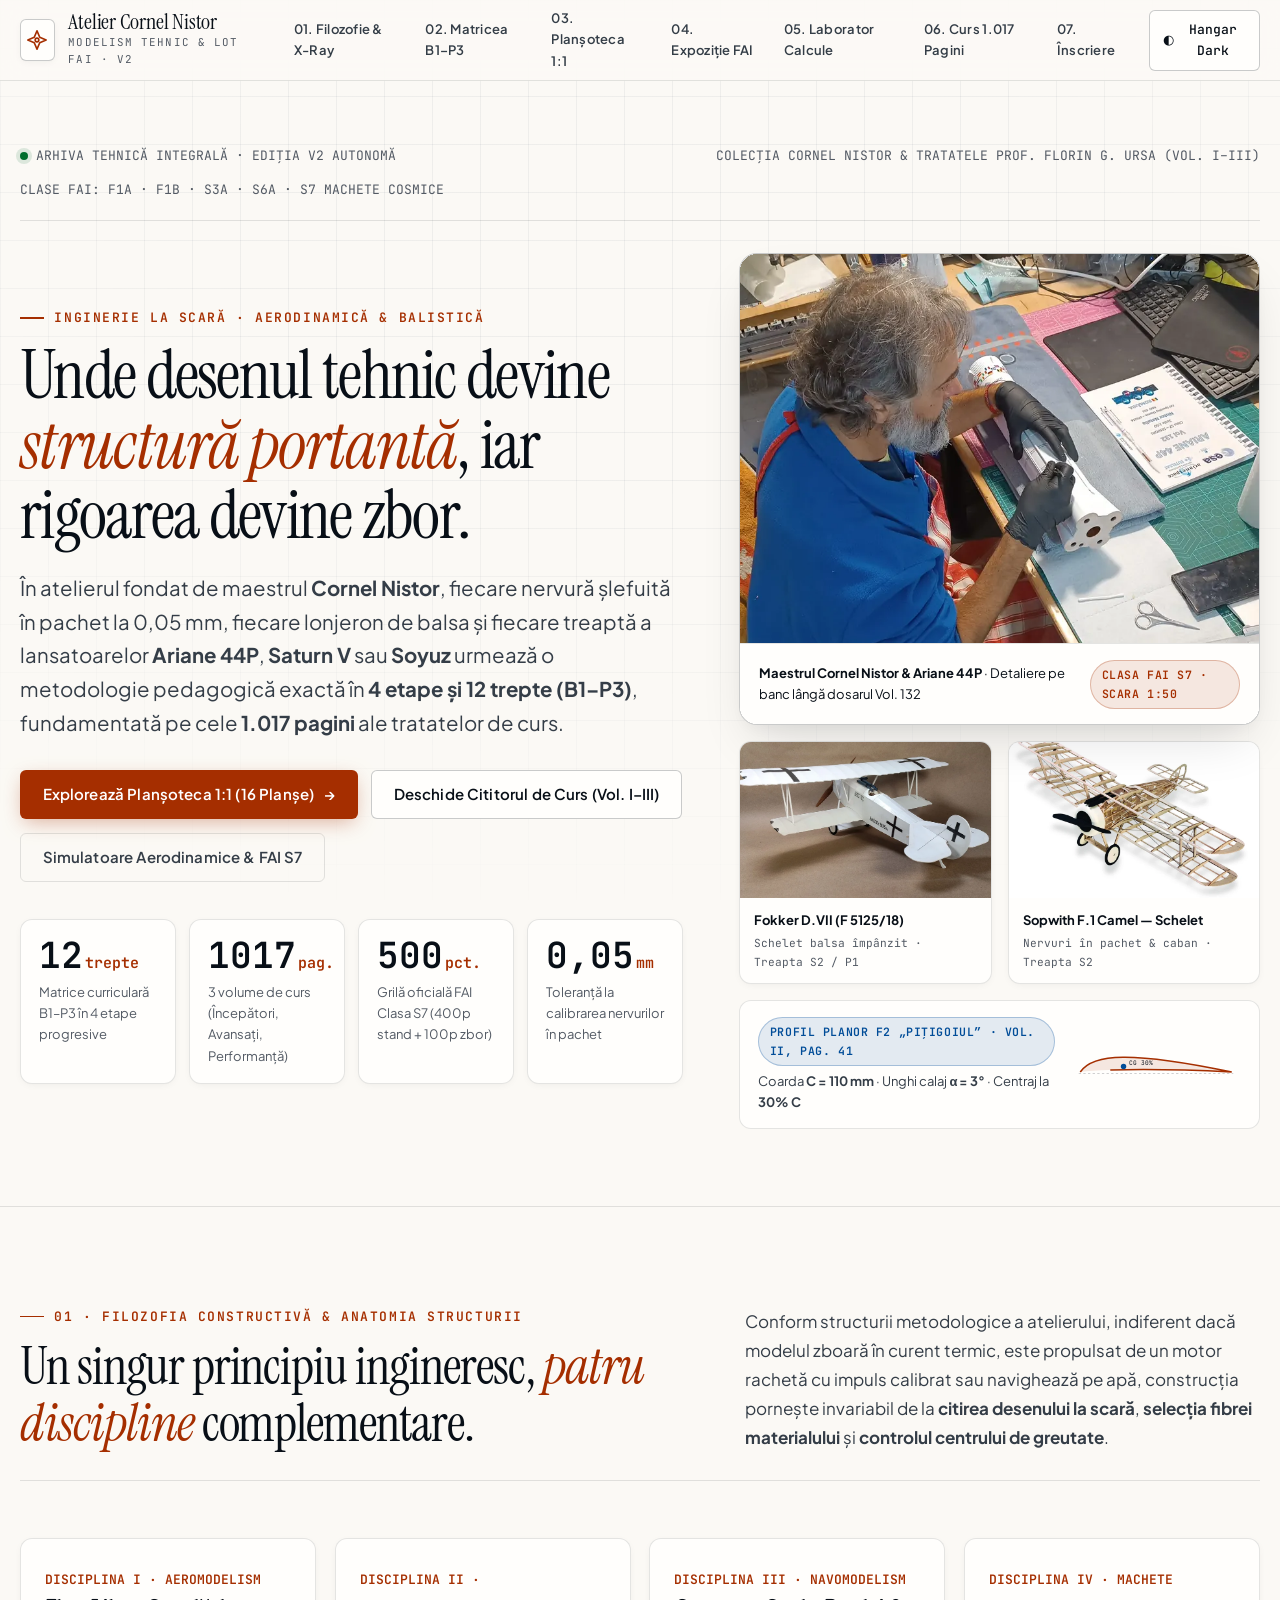
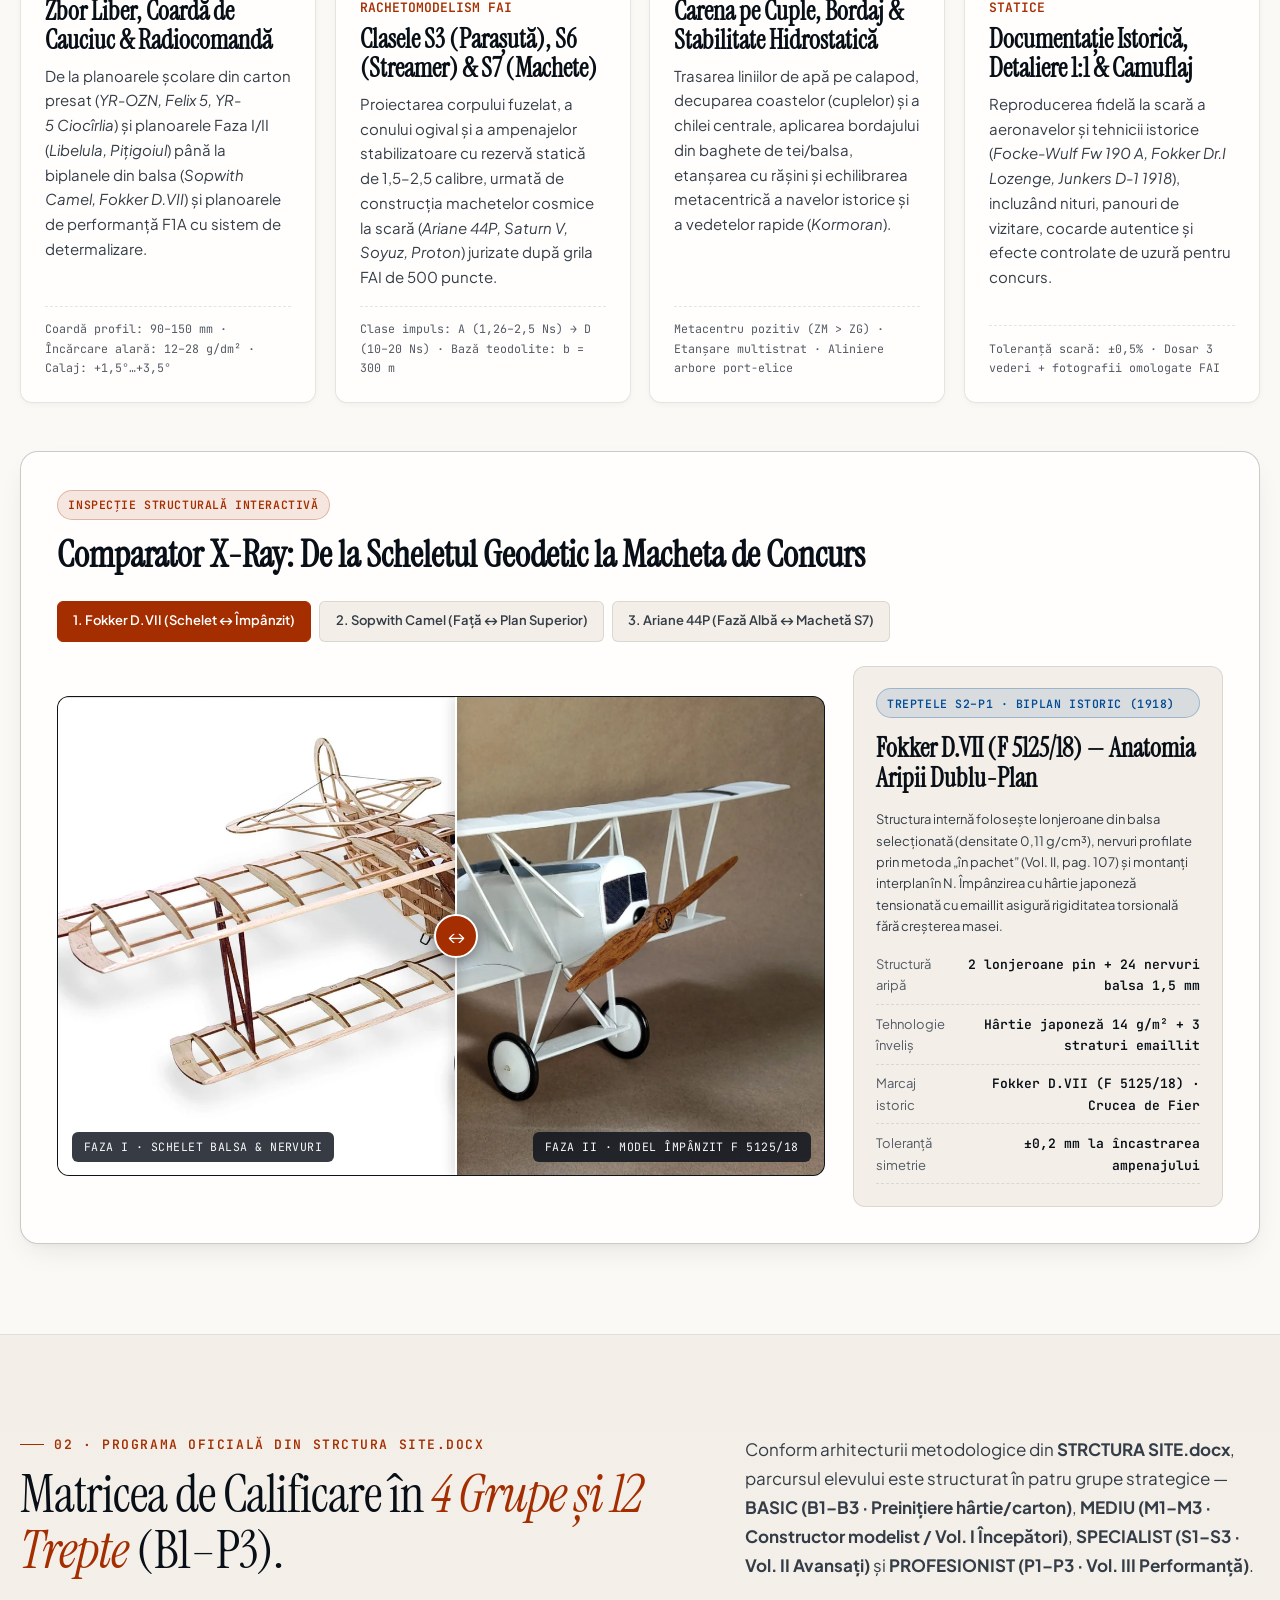
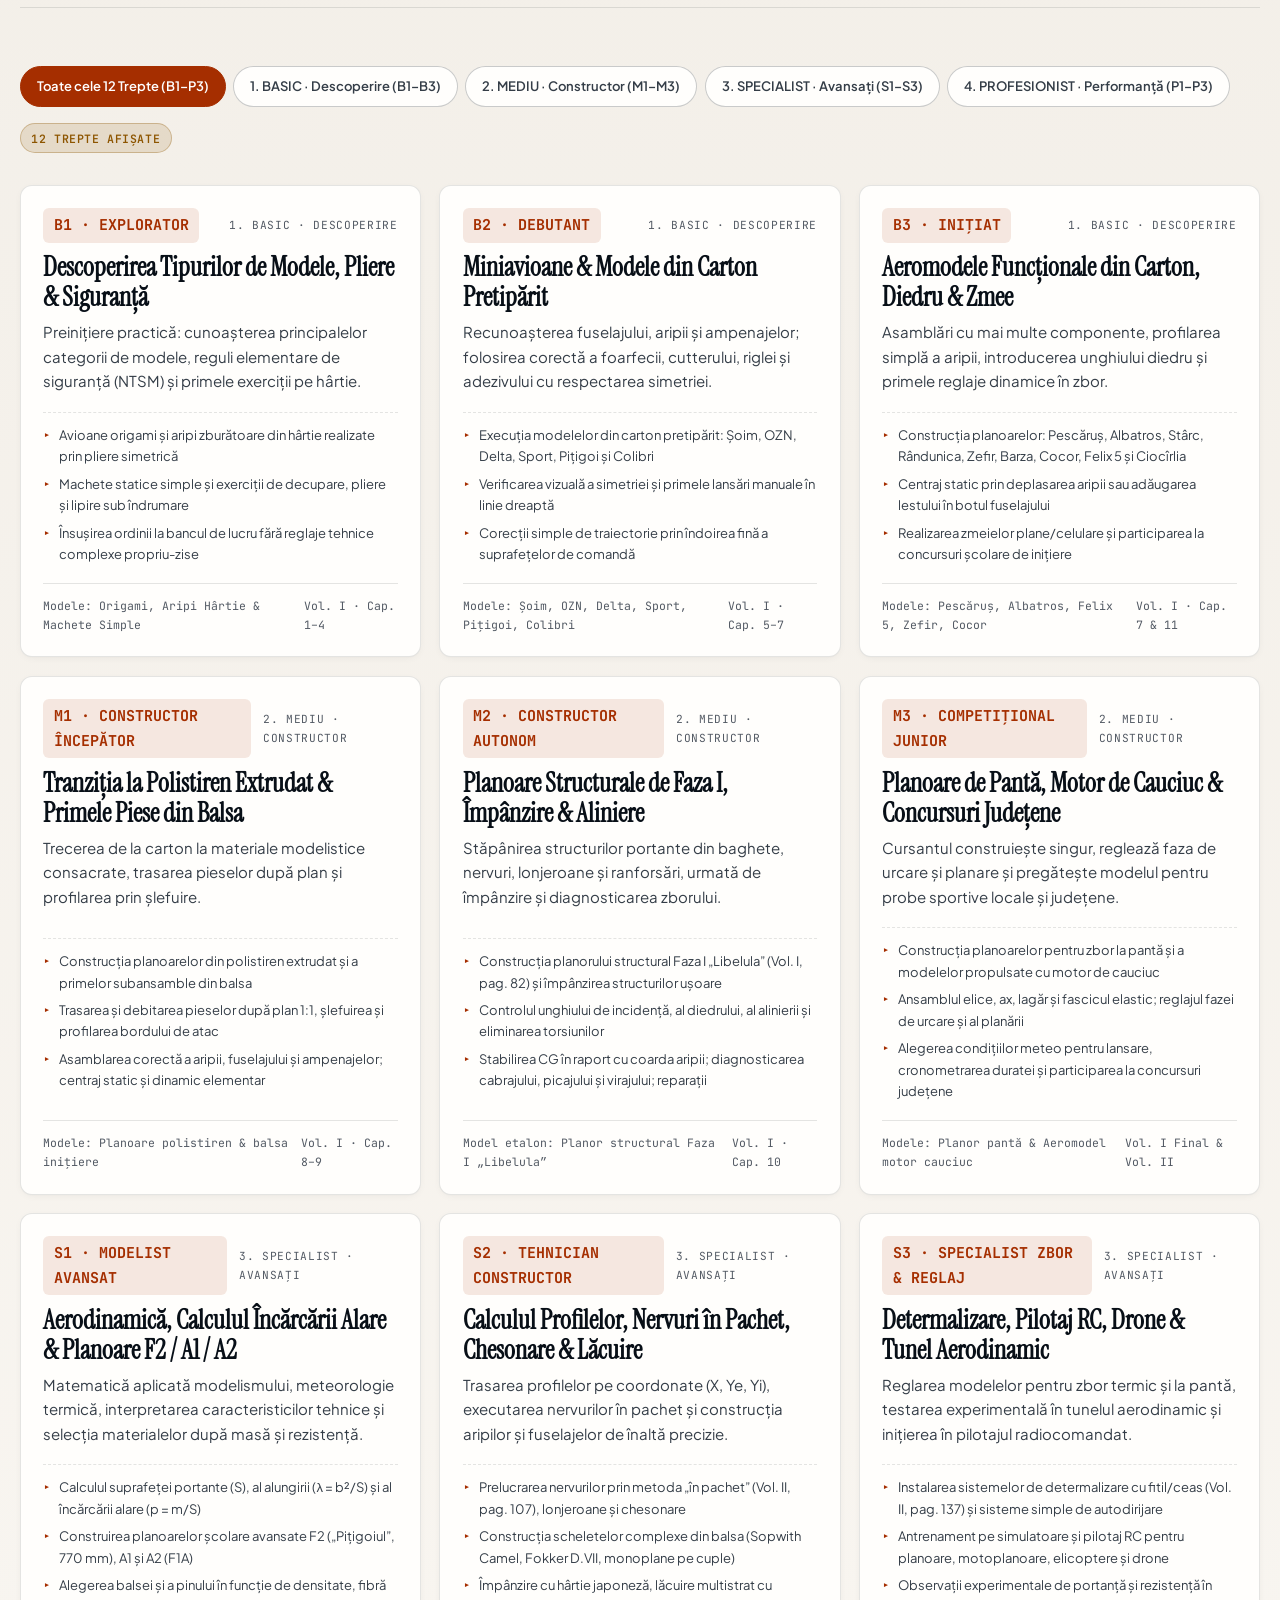
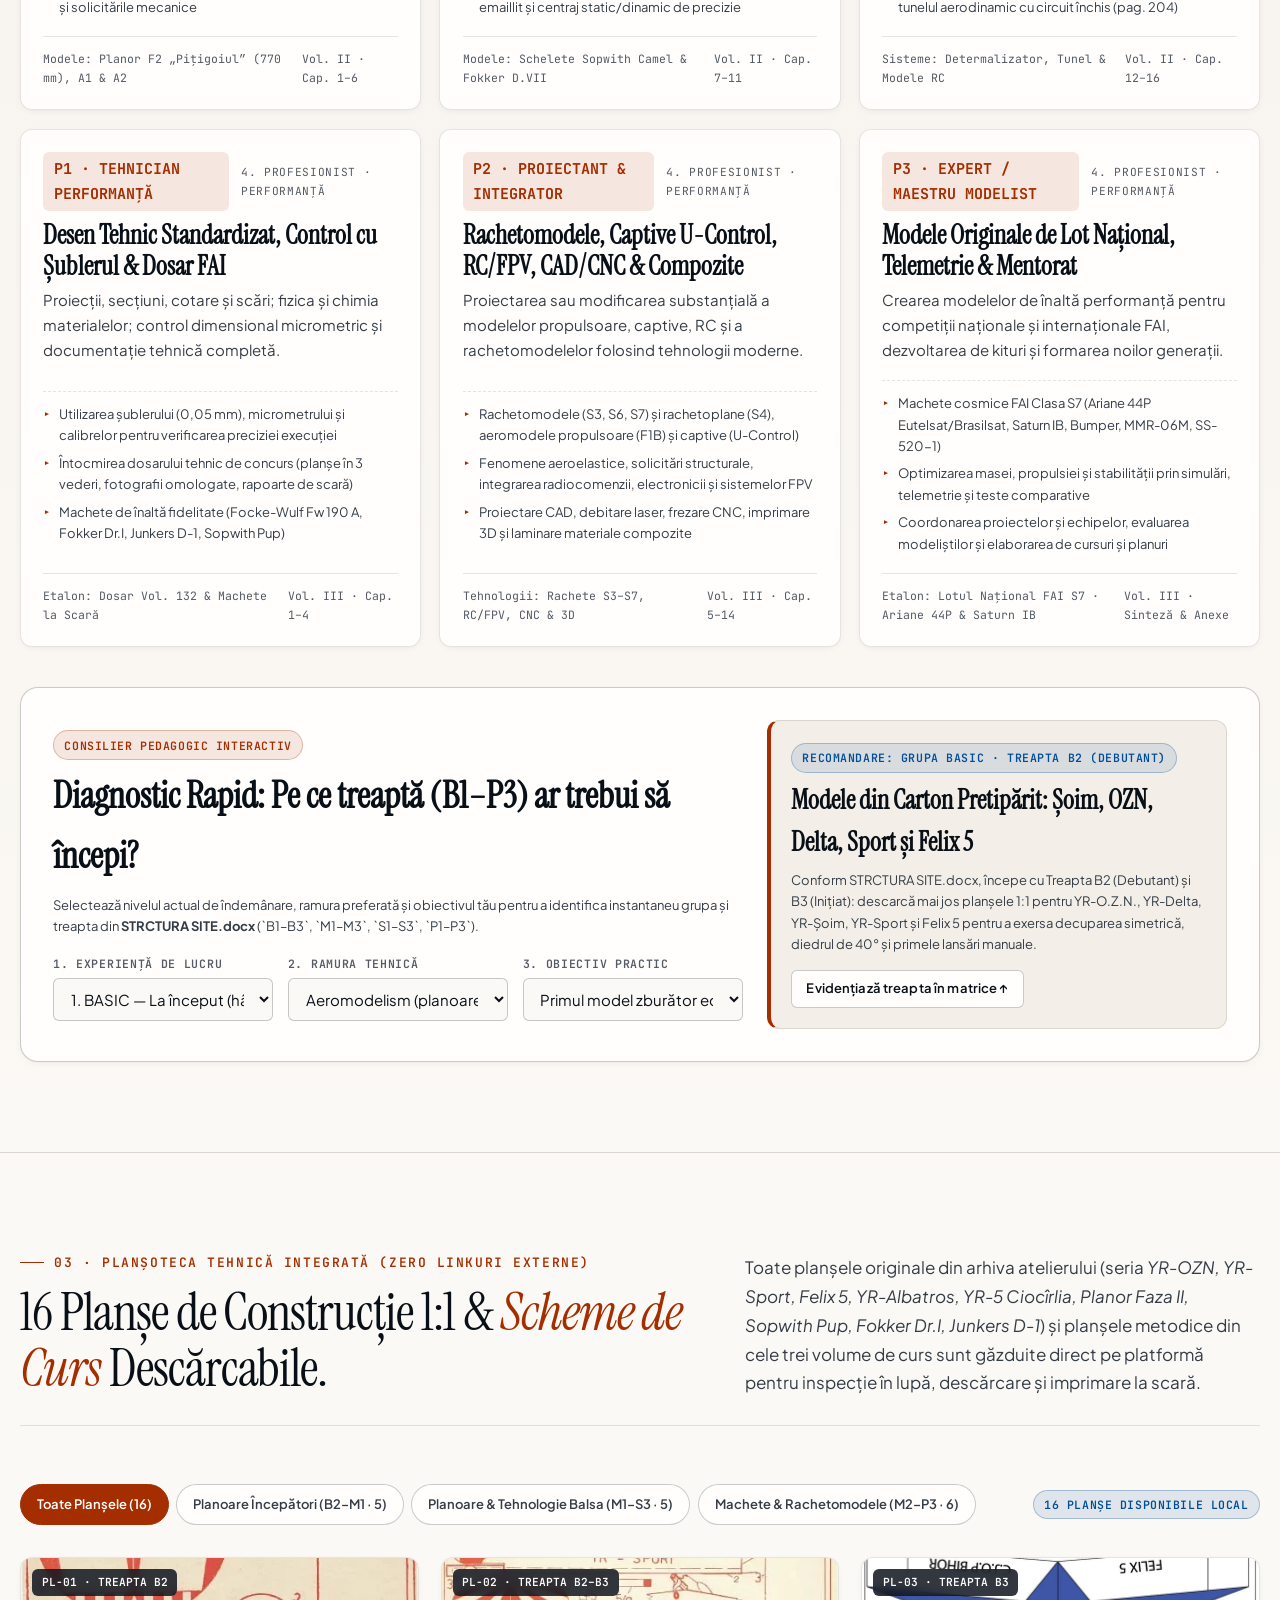
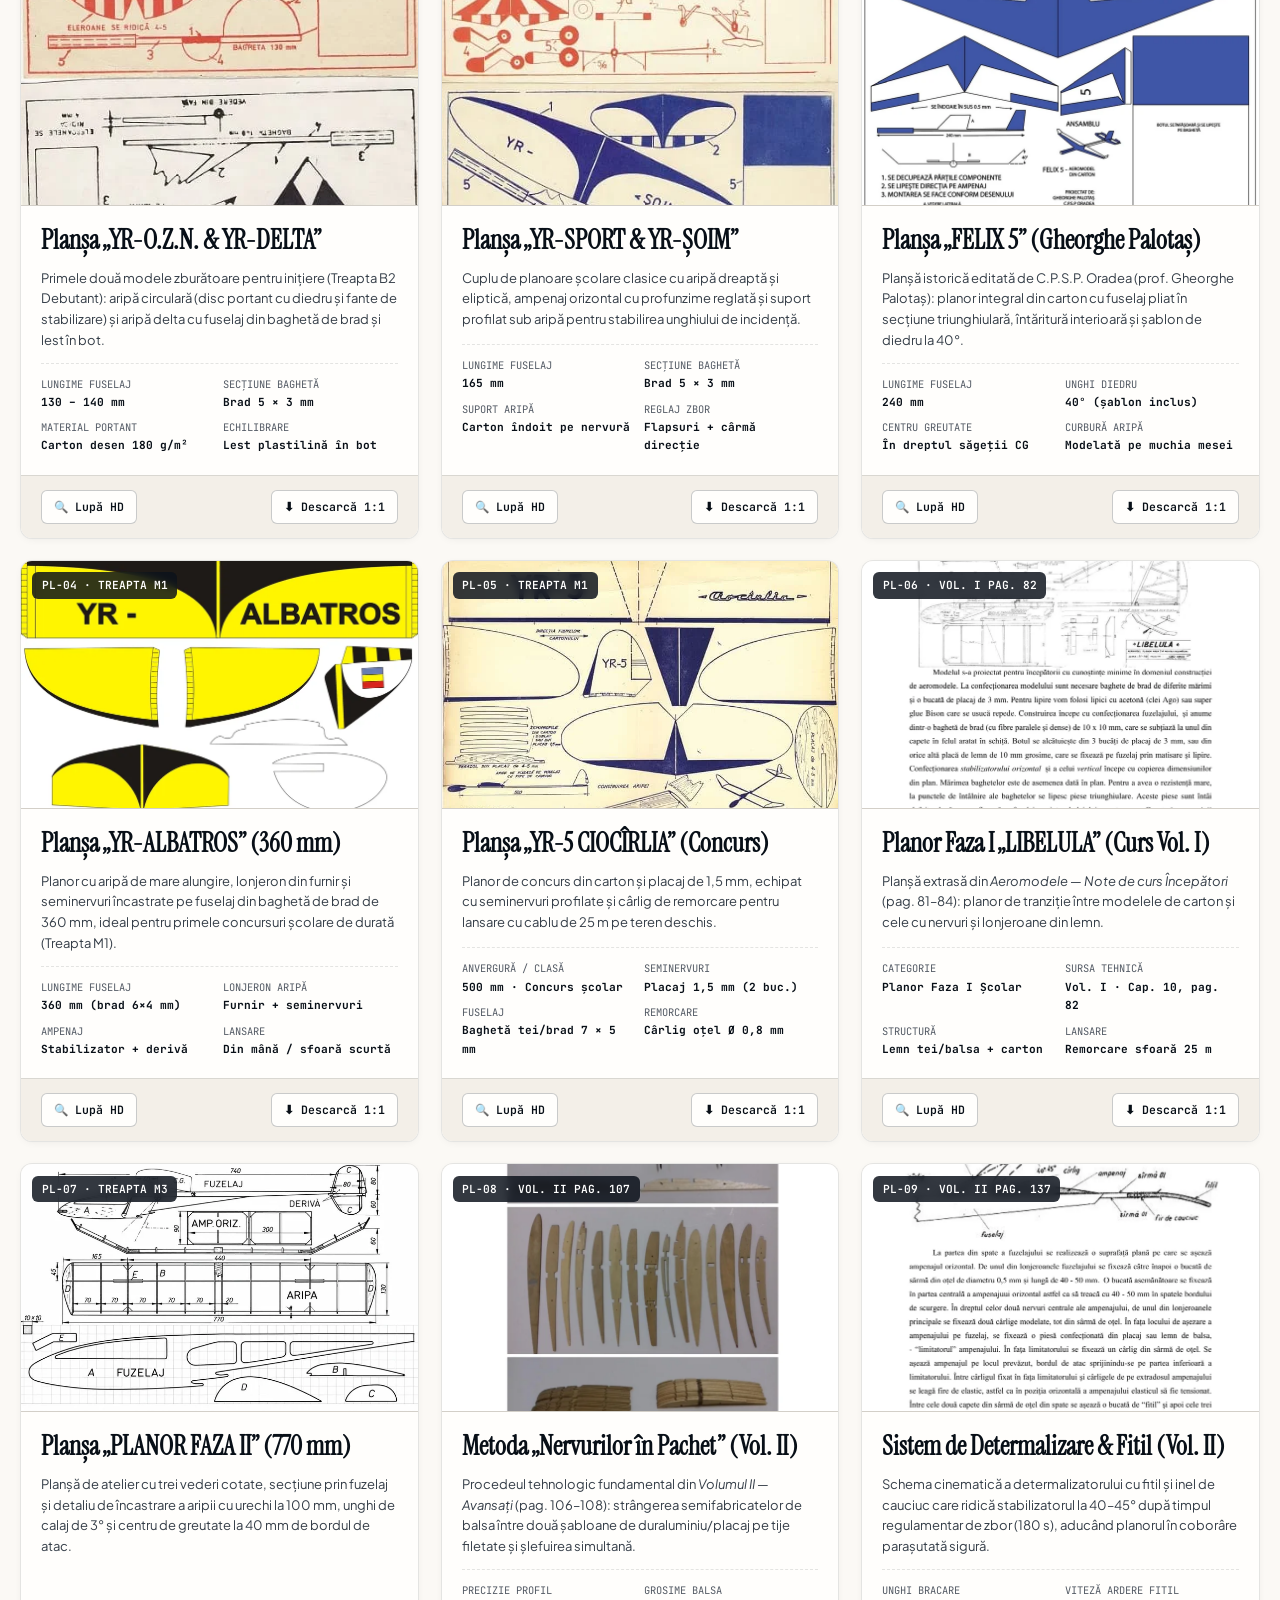
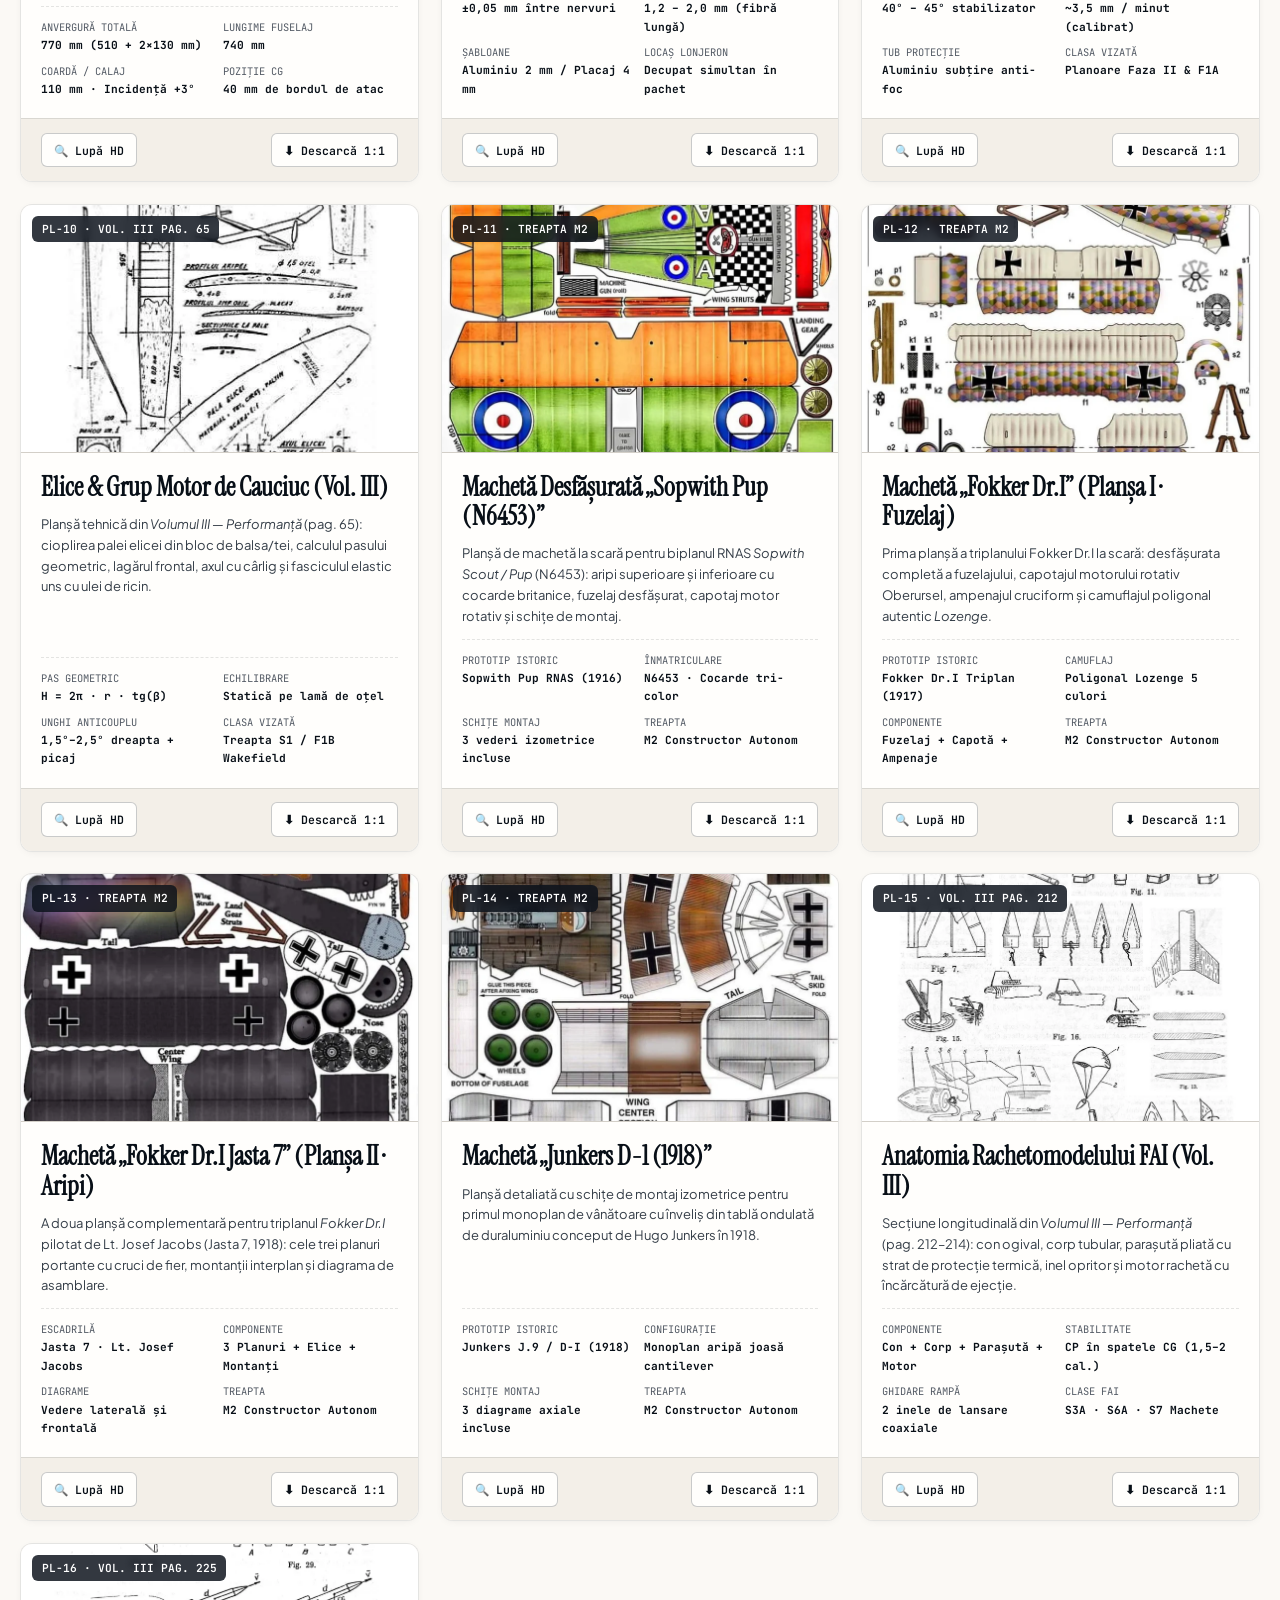
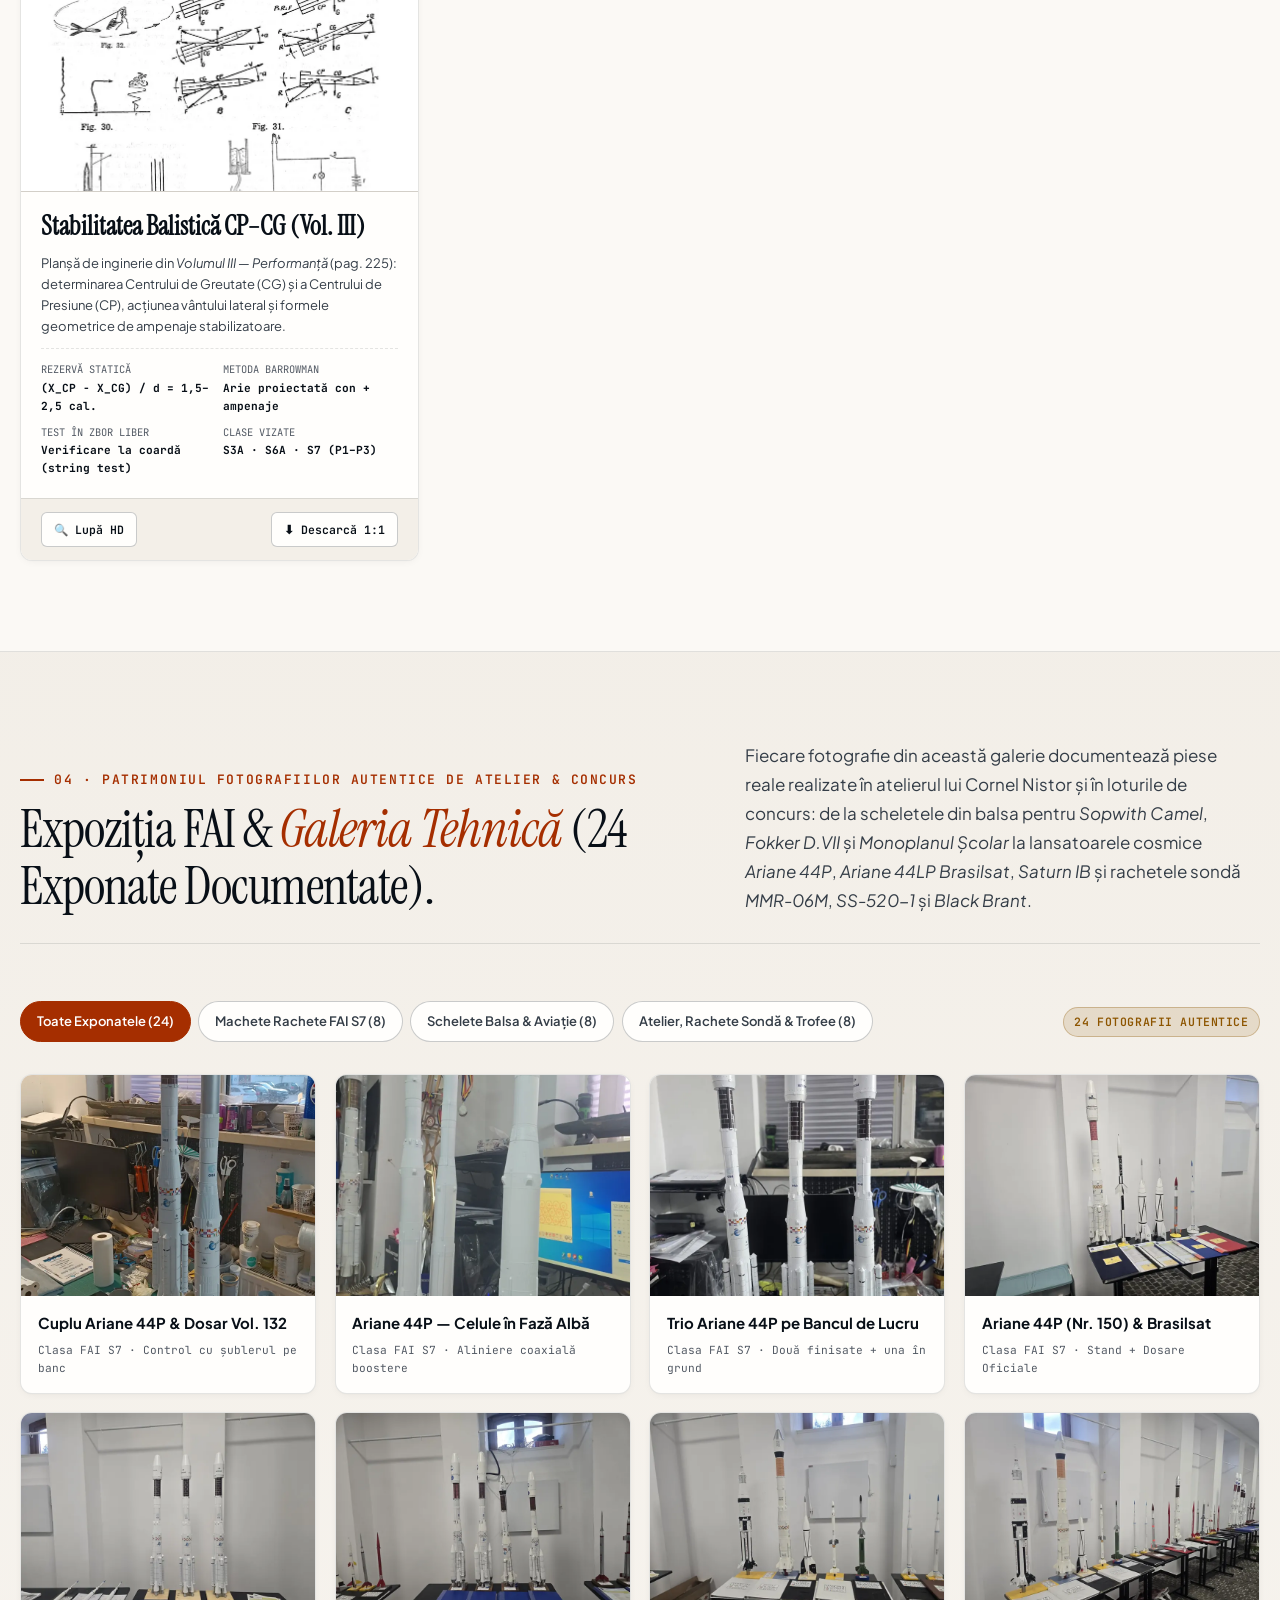
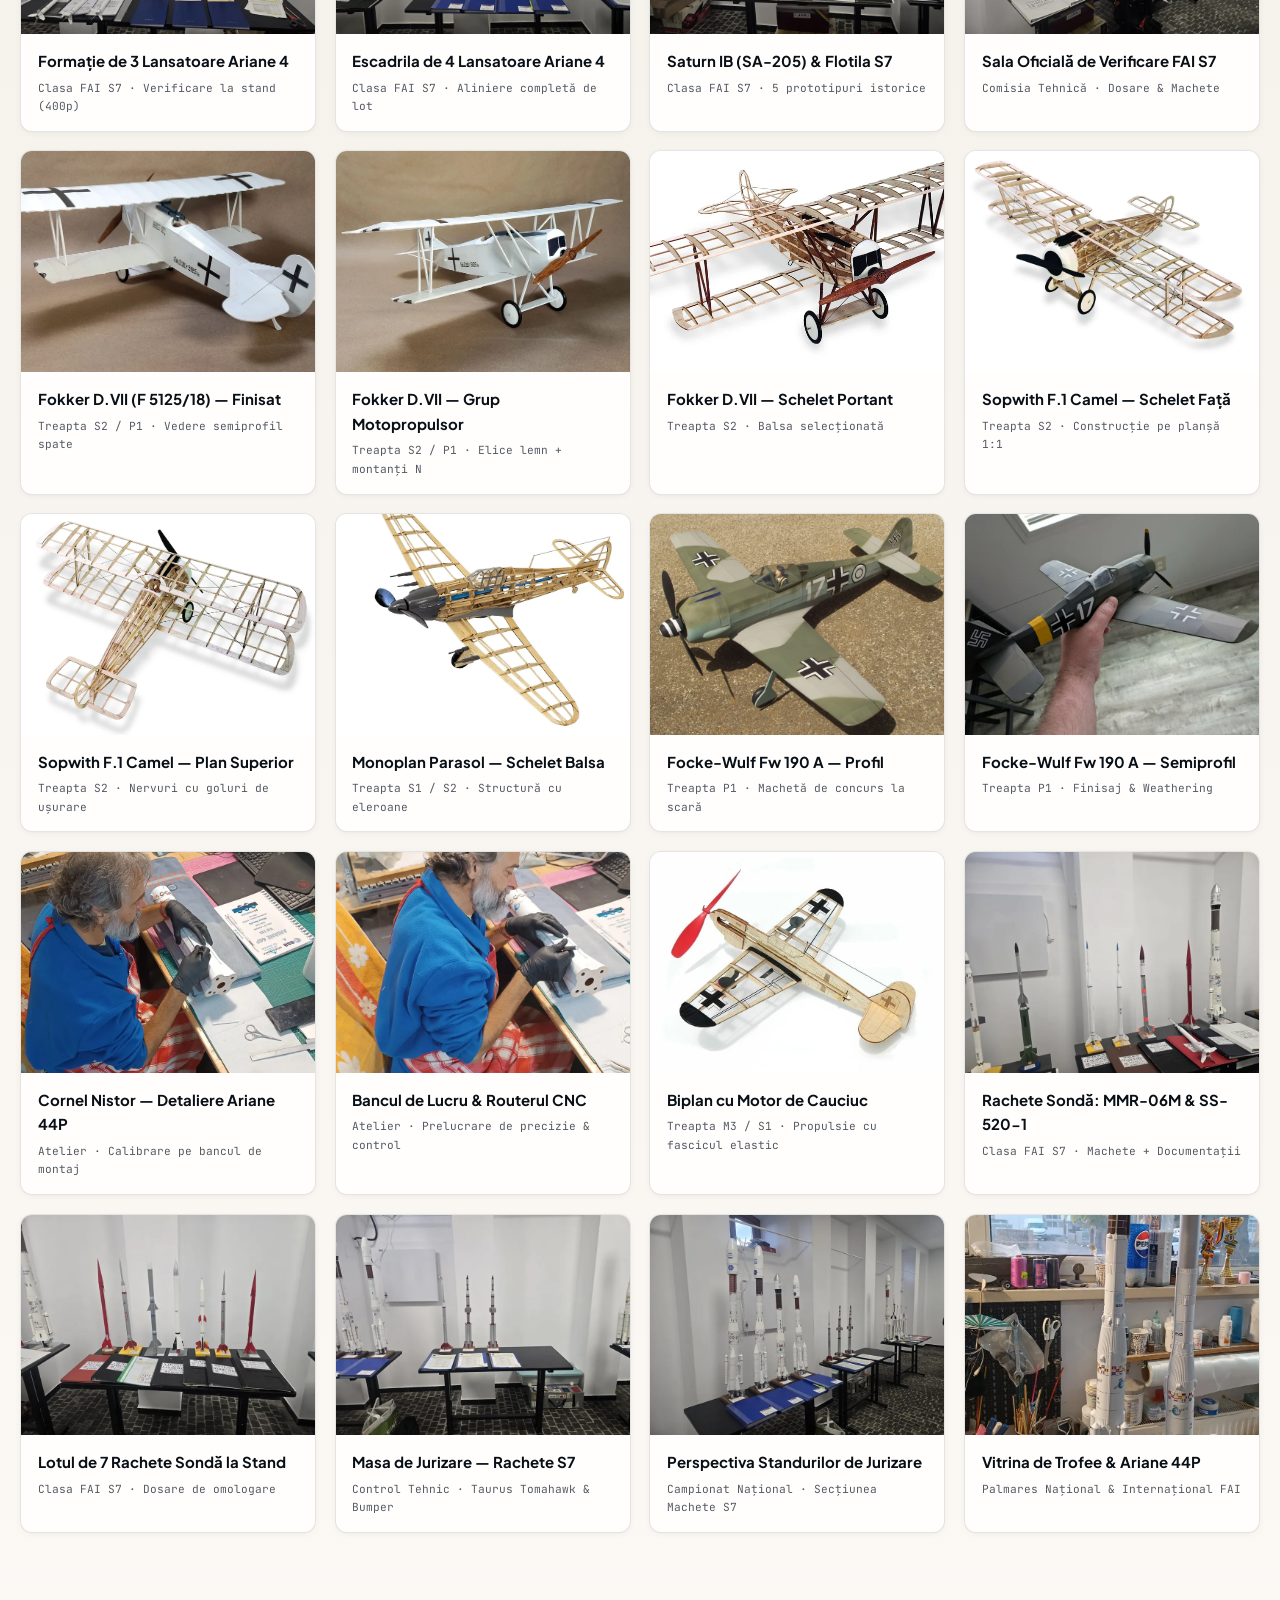
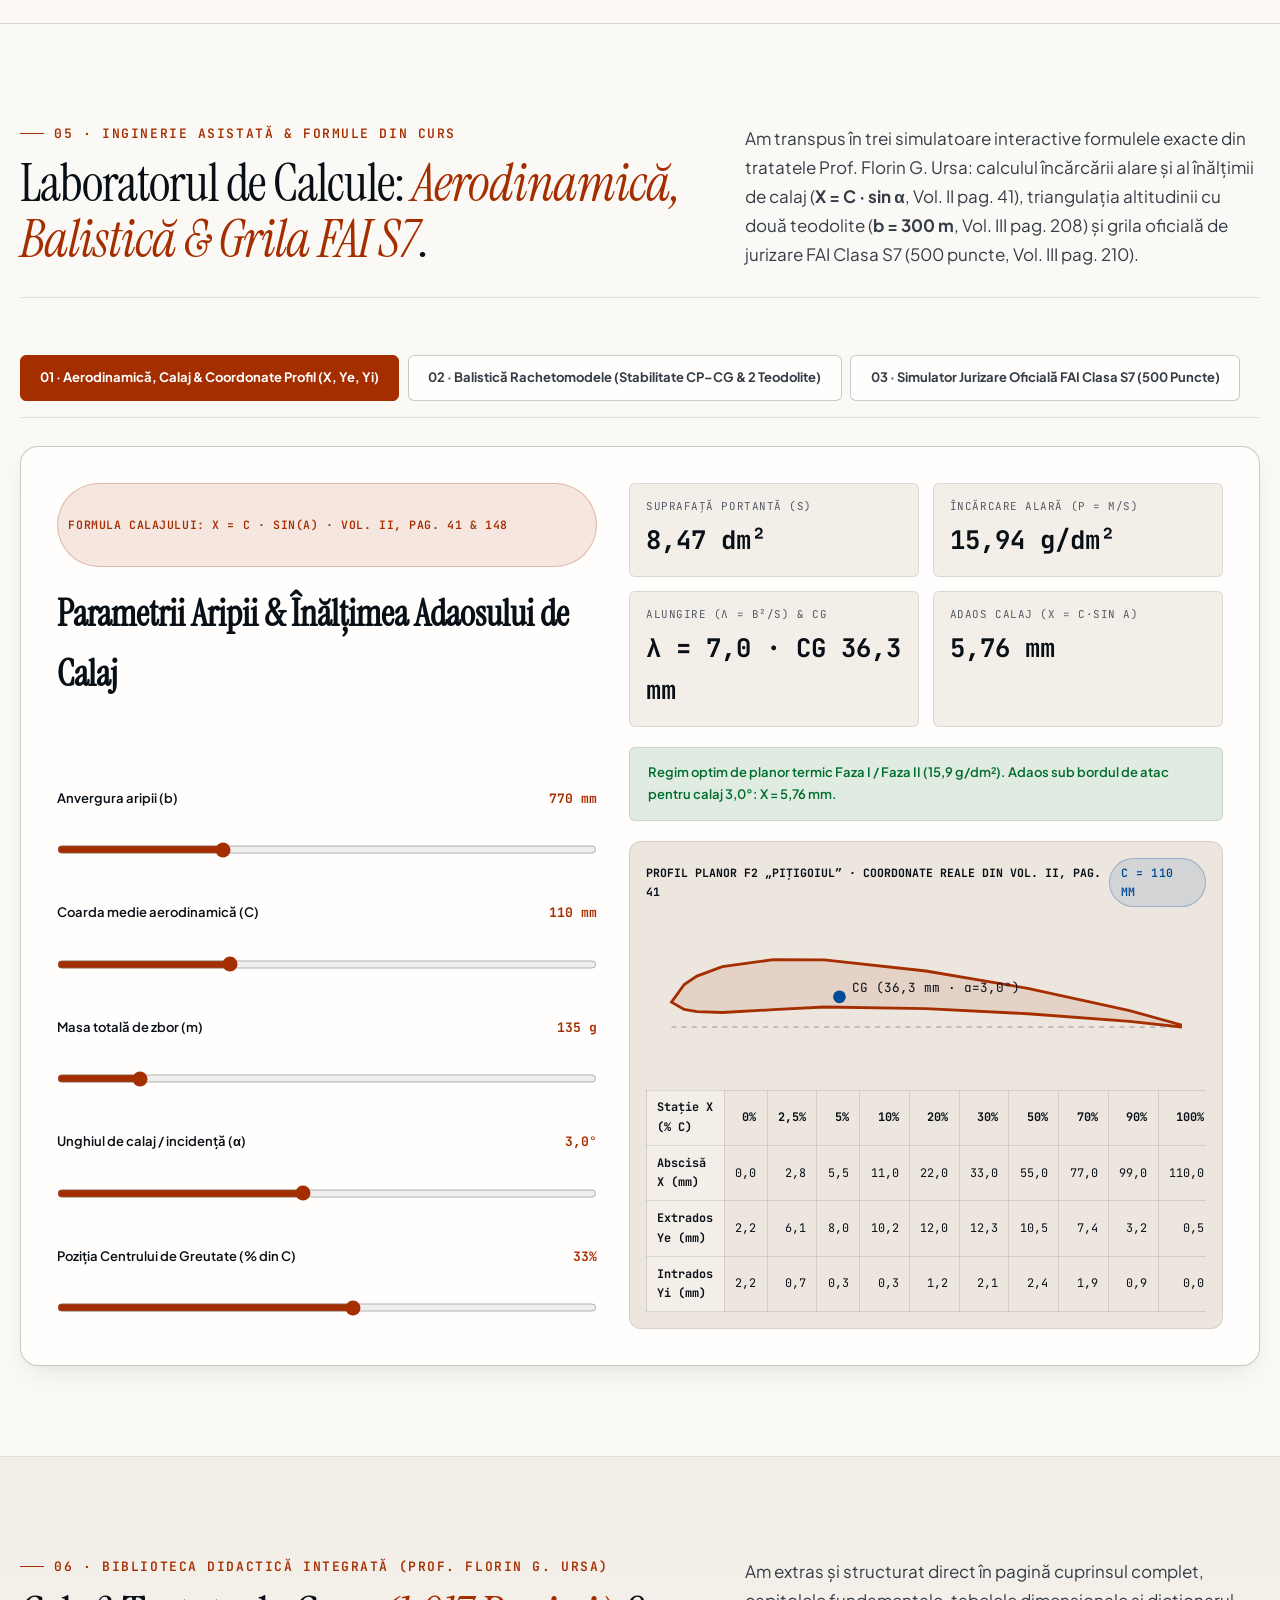
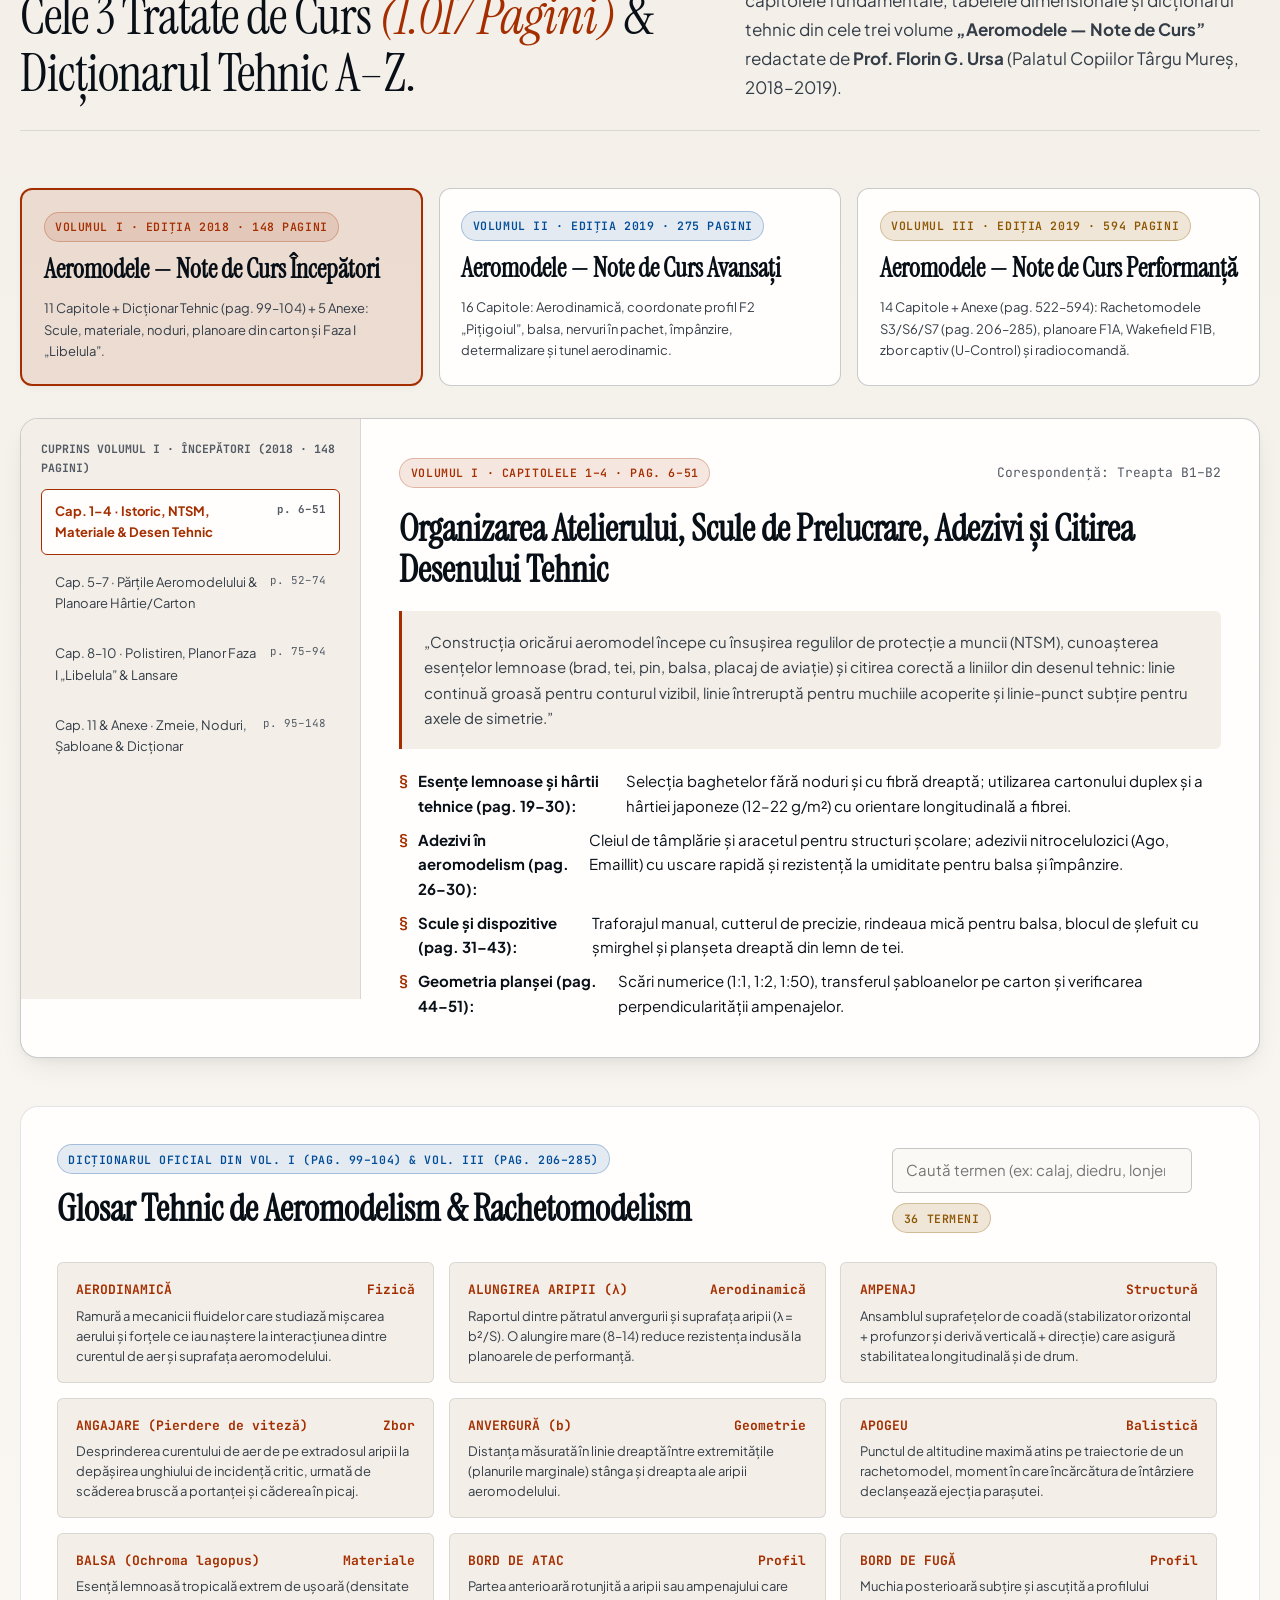
==== v2/index.html @ 996bf991 "feat(v2): add Editorial Aerospace Atelier v2 website and update README.md" ====
<!DOCTYPE html>
<html lang="ro" data-theme="light">
<head>
  <meta charset="UTF-8">
  <meta name="viewport" content="width=device-width, initial-scale=1.0">
  <title>Atelierul Cornel Nistor — Modelism Tehnic, Planșe 1:1 &amp; Curs FAI</title>
  <meta name="description" content="Platforma tehnică și enciclopedică a Atelierului Cornel Nistor: 4 etape și 12 trepte de calificare (B1–P3), 12 planșe 1:1 descărcabile, sinteză din cele 1.017 pagini de curs (Prof. Florin G. Ursa) și simulatoare FAI S7.">
  <meta name="author" content="Atelierul de Modelism Tehnic Cornel Nistor">
  <meta name="robots" content="index, follow">
  <link rel="canonical" href="https://ateliere-cornel-nistor.ro/v2/">

  <!-- Open Graph / Twitter -->
  <meta property="og:type" content="website">
  <meta property="og:locale" content="ro_RO">
  <meta property="og:title" content="Atelierul de Modelism Tehnic Cornel Nistor — Ediția Editorială V2">
  <meta property="og:description" content="De la scheletul de balsa și planorul școlar la rachetomodele FAI Clasa S7 (Ariane 44P, Saturn V, Soyuz). 12 trepte B1–P3, planșotecă 1:1 și laborator aerodinamic.">
  <meta property="og:url" content="https://ateliere-cornel-nistor.ro/v2/">
  <meta property="og:image" content="https://ateliere-cornel-nistor.ro/v2/assets/img/atelier-ariane-banc-1600.webp">
  <meta name="twitter:card" content="summary_large_image">
  <meta name="twitter:title" content="Atelierul de Modelism Tehnic Cornel Nistor — Ediția V2">
  <meta name="twitter:description" content="Arhivă tehnică, 12 planșe 1:1, 3 volume de curs (1.017 pagini) și calculatoare aerodinamice/balistice FAI.">

  <!-- Google Fonts -->
  <link rel="preconnect" href="https://fonts.googleapis.com">
  <link rel="preconnect" href="https://fonts.gstatic.com" crossorigin>
  <link href="https://fonts.googleapis.com/css2?family=Instrument+Serif:ital@0;1&amp;family=JetBrains+Mono:wght@400;500;600;700&amp;family=Plus+Jakarta+Sans:wght@400;500;600;700&amp;display=swap" rel="stylesheet">

  <link rel="stylesheet" href="styles.css">

  <!-- Structured Data JSON-LD -->
  <script type="application/ld+json">
  {
    "@context": "https://schema.org",
    "@type": "EducationalOrganization",
    "name": "Atelierul de Modelism Tehnic Cornel Nistor",
    "description": "Centru de excelență în aeromodelism, rachetomodelism FAI (S3, S6, S7), navomodelism și machete statice, bazat pe programa în 4 etape și 12 trepte (B1–P3) și tratatele de curs redactate de Prof. Florin G. Ursa.",
    "url": "https://ateliere-cornel-nistor.ro/v2/",
    "founder": {
      "@type": "Person",
      "name": "Cornel Nistor"
    },
    "knowsAbout": [
      "Aeromodelism",
      "Rachetomodelism FAI S7",
      "Navomodelism",
      "Machete Statice",
      "Aerodinamică Aplicată"
    ]
  }
  </script>
</head>
<body>
  <a href="#main-content" class="skip-link skip-to-content">Sari direct la conținutul principal</a>

  <!-- Reading Progress Bar -->
  <div class="scroll-progress-track" aria-hidden="true">
    <div class="scroll-progress-bar" id="scroll-progress-bar"></div>
  </div>

  <!-- Subtle Blueprint Grid Background -->
  <div class="blueprint-backdrop" aria-hidden="true"></div>

  <!-- Sticky Header -->
  <header class="site-header">
    <div class="container header-inner">
      <a href="#top" class="brand" aria-label="Atelier Cornel Nistor — Pagina principală">
        <span class="brand-mark" aria-hidden="true">
          <svg width="22" height="22" viewBox="0 0 24 24" fill="none" stroke="currentColor" stroke-width="1.8" stroke-linecap="round" stroke-linejoin="round">
            <path d="M12 2L15 9L22 12L15 15L12 22L9 15L2 12L9 9L12 2Z"></path>
            <circle cx="12" cy="12" r="2"></circle>
          </svg>
        </span>
        <span class="brand-text">
          <span class="brand-name">Atelier Cornel Nistor</span>
          <span class="brand-sub">Modelism Tehnic &amp; Lot FAI · V2</span>
        </span>
      </a>

      <nav class="primary-nav" aria-label="Navigare principală">
        <a href="#filozofie" class="nav-link">01. Filozofie &amp; X-Ray</a>
        <a href="#programa" class="nav-link">02. Matricea B1–P3</a>
        <a href="#plansoteca" class="nav-link">03. Planșoteca 1:1</a>
        <a href="#galerie" class="nav-link">04. Expoziție FAI</a>
        <a href="#laborator" class="nav-link">05. Laborator Calcule</a>
        <a href="#tratate" class="nav-link">06. Curs 1.017 Pagini</a>
        <a href="#inscriere" class="nav-link">07. Înscriere</a>
      </nav>

      <div class="header-actions">
        <button type="button" class="icon-btn" id="theme-toggle" aria-label="Comută tema luminoasă sau întunecată" title="Comută modul de afișare">
          <span id="theme-icon" aria-hidden="true">◐</span>
          <span id="theme-label">Hangar Dark</span>
        </button>
        <button type="button" class="icon-btn mobile-menu-btn" id="mobile-menu-toggle" aria-expanded="false" aria-controls="mobile-nav-drawer" aria-label="Deschide meniul de navigare">
          <span>Meniu</span>
        </button>
      </div>
    </div>

    <nav class="mobile-nav-drawer" id="mobile-nav-drawer" aria-label="Navigare mobilă">
      <ul class="mobile-nav-list">
        <li><a href="#filozofie" class="mobile-nav-link"><span>01. Filozofie Constructivă &amp; Comparator X-Ray</span><span>→</span></a></li>
        <li><a href="#programa" class="mobile-nav-link"><span>02. Programa în 4 Etape și 12 Trepte (B1–P3)</span><span>→</span></a></li>
        <li><a href="#plansoteca" class="mobile-nav-link"><span>03. Planșoteca Atelierului (12 Planșe 1:1)</span><span>→</span></a></li>
        <li><a href="#galerie" class="mobile-nav-link"><span>04. Expoziția FAI &amp; Galeria Lotului (22 Exponate)</span><span>→</span></a></li>
        <li><a href="#laborator" class="mobile-nav-link"><span>05. Laboratorul de Calcule (Aerodinamică &amp; S7)</span><span>→</span></a></li>
        <li><a href="#tratate" class="mobile-nav-link"><span>06. Enciclopedia de Curs (1.017 Pagini + Glosar)</span><span>→</span></a></li>
        <li><a href="#inscriere" class="mobile-nav-link"><span>07. Înscriere la Atelier &amp; Consultanță</span><span>→</span></a></li>
      </ul>
    </nav>
  </header>

  <main id="main-content">
    <!-- ====================================================================
         HERO — EDITORIAL AEROSPACE ATELIER
         ==================================================================== -->
    <section class="hero" id="top">
      <div class="container">
        <div class="hero-top-meta" data-reveal>
          <span class="hero-meta-item">
            <span class="status-dot" aria-hidden="true"></span>
            <span>ARHIVA TEHNICĂ INTEGRALĂ · EDIȚIA V2 AUTONOMĂ</span>
          </span>
          <span class="hero-meta-item">COLECȚIA CORNEL NISTOR &amp; TRATATELE PROF. FLORIN G. URSA (VOL. I–III)</span>
          <span class="hero-meta-item">CLASE FAI: F1A · F1B · S3A · S6A · S7 MACHETE COSMICE</span>
        </div>

        <div class="hero-grid">
          <div class="hero-copy" data-reveal>
            <p class="eyebrow">Inginerie la Scară · Aerodinamică &amp; Balistică</p>
            <h1 class="hero-title">
              Unde desenul tehnic devine <em>structură portantă</em>, iar rigoarea devine zbor.
            </h1>
            <p class="hero-description">
              În atelierul fondat de maestrul <strong>Cornel Nistor</strong>, fiecare nervură șlefuită în pachet la 0,05&nbsp;mm, fiecare lonjeron de balsa și fiecare treaptă a lansatoarelor <strong>Ariane&nbsp;44P</strong>, <strong>Saturn&nbsp;V</strong> sau <strong>Soyuz</strong> urmează o metodologie pedagogică exactă în <strong>4&nbsp;etape și 12&nbsp;trepte (B1–P3)</strong>, fundamentată pe cele <strong>1.017&nbsp;pagini</strong> ale tratatelor de curs.
            </p>

            <div class="hero-cta-row">
              <a href="#plansoteca" class="btn btn--primary">
                <span>Explorează Planșoteca 1:1 (16 Planșe)</span>
                <span aria-hidden="true">→</span>
              </a>
              <a href="#tratate" class="btn btn--secondary">
                <span>Deschide Cititorul de Curs (Vol. I–III)</span>
              </a>
              <a href="#laborator" class="btn btn--ghost">
                <span>Simulatoare Aerodinamice &amp; FAI S7</span>
              </a>
            </div>

            <div class="telemetry-strip" aria-label="Indicatori tehnici ai atelierului">
              <div class="telemetry-card spotlight-card">
                <div class="telemetry-value">
                  <span data-counter="12">12</span><span class="telemetry-unit">trepte</span>
                </div>
                <span class="telemetry-label">Matrice curriculară B1–P3 în 4 etape progresive</span>
              </div>
              <div class="telemetry-card spotlight-card">
                <div class="telemetry-value">
                  <span data-counter="1017">1017</span><span class="telemetry-unit">pag.</span>
                </div>
                <span class="telemetry-label">3 volume de curs (Începători, Avansați, Performanță)</span>
              </div>
              <div class="telemetry-card spotlight-card">
                <div class="telemetry-value">
                  <span data-counter="500">500</span><span class="telemetry-unit">pct.</span>
                </div>
                <span class="telemetry-label">Grilă oficială FAI Clasa S7 (400p stand + 100p zbor)</span>
              </div>
              <div class="telemetry-card spotlight-card">
                <div class="telemetry-value">
                  <span>0,05</span><span class="telemetry-unit">mm</span>
                </div>
                <span class="telemetry-label">Toleranță la calibrarea nervurilor în pachet</span>
              </div>
            </div>
          </div>

          <div class="hero-visual-stack" data-reveal style="--reveal-delay: 120ms;">
            <figure class="hero-main-frame">
              <img
                src="assets/img/atelier-detaliere-1600.webp"
                srcset="assets/img/atelier-detaliere-800.webp 800w, assets/img/atelier-detaliere-1600.webp 1600w"
                sizes="(max-width: 1024px) 95vw, 44vw"
                width="1080"
                height="1920"
                style="object-position: center 42%;"
                alt="Maestrul Cornel Nistor lucrând la detalierea machetei Ariane 44P alături de dosarul tehnic Vol. 132 și routerul CNC"
                fetchpriority="high">
              <figcaption class="hero-frame-caption">
                <span><strong>Maestrul Cornel Nistor &amp; Ariane 44P</strong> · Detaliere pe banc lângă dosarul Vol. 132</span>
                <span class="badge badge--copper">Clasa FAI S7 · Scara 1:50</span>
              </figcaption>
            </figure>

            <div class="hero-secondary-grid">
              <article class="hero-mini-card">
                <img
                  src="assets/img/fokker_d7_covered-800.webp"
                  srcset="assets/img/fokker_d7_covered-800.webp 800w, assets/img/fokker_d7_covered-1600.webp 1600w"
                  sizes="(max-width: 768px) 46vw, 22vw"
                  width="800"
                  height="463"
                  alt="Machetă biplan Fokker D.VII F 5125/18 împânzită și vopsită în atelier"
                  loading="lazy">
                <div class="hero-mini-body">
                  <div class="hero-mini-title">Fokker D.VII (F 5125/18)</div>
                  <div class="hero-mini-sub">Schelet balsa împânzit · Treapta S2 / P1</div>
                </div>
              </article>

              <article class="hero-mini-card">
                <img
                  src="assets/img/sopwith_camel_front-800.webp"
                  srcset="assets/img/sopwith_camel_front-800.webp 800w, assets/img/sopwith_camel_front-1600.webp 1600w"
                  sizes="(max-width: 768px) 46vw, 22vw"
                  width="800"
                  height="618"
                  alt="Structură portantă din balsa a biplanului Sopwith F.1 Camel pe planșa de montaj"
                  loading="lazy">
                <div class="hero-mini-body">
                  <div class="hero-mini-title">Sopwith F.1 Camel — Schelet</div>
                  <div class="hero-mini-sub">Nervuri în pachet &amp; caban · Treapta S2</div>
                </div>
              </article>
            </div>

            <div class="hero-vector-banner" aria-label="Geometria profilului aerodinamic Planor F2 Pițigoiul">
              <div>
                <span class="badge badge--cobalt">Profil Planor F2 „Pițigoiul” · Vol. II, pag. 41</span>
                <p style="font-size: var(--text-xs); color: var(--text-secondary); margin-top: 0.3rem;">
                  Coarda <strong>C = 110 mm</strong> · Unghi calaj <strong>α = 3°</strong> · Centraj la <strong>30% C</strong>
                </p>
              </div>
              <svg class="vector-airfoil-svg" viewBox="0 0 220 54" fill="none" aria-hidden="true">
                <line x1="10" y1="38" x2="210" y2="38" stroke="currentColor" stroke-opacity="0.25" stroke-dasharray="3 3"></line>
                <path class="airfoil-path-animated" d="M 12 36 C 28 12, 78 9, 208 36 C 145 33, 62 31, 12 36 Z" stroke="var(--accent-primary)" stroke-width="2" fill="var(--accent-primary-soft)"></path>
                <circle cx="68" cy="29" r="3.5" fill="var(--accent-secondary)"></circle>
                <text x="75" y="27" fill="currentColor" font-family="JetBrains Mono, monospace" font-size="8">CG 30%</text>
              </svg>
            </div>
          </div>
        </div>
      </div>
    </section>

    <!-- ====================================================================
         SECTION 01 — CONSTRUCTIVE PHILOSOPHY & INTERACTIVE X-RAY COMPARATOR
         ==================================================================== -->
    <section class="section" id="filozofie">
      <div class="container">
        <div class="section-header section-header--split" data-reveal>
          <div>
            <p class="eyebrow">01 · Filozofia Constructivă &amp; Anatomia Structurii</p>
            <h2 class="section-title">
              Un singur principiu ingineresc, <em>patru discipline</em> complementare.
            </h2>
          </div>
          <p class="section-lead">
            Conform structurii metodologice a atelierului, indiferent dacă modelul zboară în curent termic, este propulsat de un motor rachetă cu impuls calibrat sau navighează pe apă, construcția pornește invariabil de la <strong>citirea desenului la scară</strong>, <strong>selecția fibrei materialului</strong> și <strong>controlul centrului de greutate</strong>.
          </p>
        </div>

        <div class="pillars-grid">
          <article class="pillar-card spotlight-card" data-reveal>
            <div>
              <span class="pillar-index">DISCIPLINA I · AEROMODELISM</span>
              <h3 class="pillar-title">Zbor Liber, Coardă de Cauciuc &amp; Radiocomandă</h3>
              <p class="pillar-desc">
                De la planoarele școlare din carton presat (<em>YR-OZN, Felix&nbsp;5, YR-5&nbsp;Ciocîrlia</em>) și planoarele Faza&nbsp;I/II (<em>Libelula, Pițigoiul</em>) până la biplanele din balsa (<em>Sopwith Camel, Fokker D.VII</em>) și planoarele de performanță F1A cu sistem de determalizare.
              </p>
            </div>
            <div class="pillar-specs">
              Coardă profil: 90–150 mm · Încărcare alară: 12–28 g/dm² · Calaj: +1,5°…+3,5°
            </div>
          </article>

          <article class="pillar-card spotlight-card" data-reveal style="--reveal-delay: 80ms;">
            <div>
              <span class="pillar-index">DISCIPLINA II · RACHETOMODELISM FAI</span>
              <h3 class="pillar-title">Clasele S3 (Parașută), S6 (Streamer) &amp; S7 (Machete)</h3>
              <p class="pillar-desc">
                Proiectarea corpului fuzelat, a conului ogival și a ampenajelor stabilizatoare cu rezervă statică de 1,5–2,5&nbsp;calibre, urmată de construcția machetelor cosmice la scară (<em>Ariane&nbsp;44P, Saturn&nbsp;V, Soyuz, Proton</em>) jurizate după grila FAI de 500&nbsp;puncte.
              </p>
            </div>
            <div class="pillar-specs">
              Clase impuls: A (1,26–2,5 Ns) → D (10–20 Ns) · Bază teodolite: b = 300 m
            </div>
          </article>

          <article class="pillar-card spotlight-card" data-reveal style="--reveal-delay: 160ms;">
            <div>
              <span class="pillar-index">DISCIPLINA III · NAVOMODELISM</span>
              <h3 class="pillar-title">Carena pe Cuple, Bordaj &amp; Stabilitate Hidrostatică</h3>
              <p class="pillar-desc">
                Trasarea liniilor de apă pe calapod, decuparea coastelor (cuplelor) și a chilei centrale, aplicarea bordajului din baghete de tei/balsa, etanșarea cu rășini și echilibrarea metacentrică a navelor istorice și a vedetelor rapide (<em>Kormoran</em>).
              </p>
            </div>
            <div class="pillar-specs">
              Metacentru pozitiv (ZM &gt; ZG) · Etanșare multistrat · Aliniere arbore port-elice
            </div>
          </article>

          <article class="pillar-card spotlight-card" data-reveal style="--reveal-delay: 240ms;">
            <div>
              <span class="pillar-index">DISCIPLINA IV · MACHETE STATICE</span>
              <h3 class="pillar-title">Documentație Istorică, Detaliere 1:1 &amp; Camuflaj</h3>
              <p class="pillar-desc">
                Reproducerea fidelă la scară a aeronavelor și tehnicii istorice (<em>Focke-Wulf Fw&nbsp;190&nbsp;A, Fokker Dr.I Lozenge, Junkers D-1 1918</em>), incluzând nituri, panouri de vizitare, cocarde autentice și efecte controlate de uzură pentru concurs.
              </p>
            </div>
            <div class="pillar-specs">
              Toleranță scară: ±0,5% · Dosar 3 vederi + fotografii omologate FAI
            </div>
          </article>
        </div>

        <!-- Interactive X-Ray Comparator -->
        <div class="xray-showcase" data-reveal>
          <div class="xray-header">
            <div>
              <span class="badge badge--copper">Inspecție Structurală Interactivă</span>
              <h3 style="font-family: var(--font-display); font-size: var(--text-2xl); margin-top: 0.35rem;">
                Comparator X-Ray: De la Scheletul Geodetic la Macheta de Concurs
              </h3>
            </div>
            <div class="xray-preset-tabs" role="tablist" aria-label="Selectează perechea de modele pentru comparație">
              <button type="button" class="preset-btn is-active" data-xray-preset="fokker" role="tab" aria-selected="true">
                1. Fokker D.VII (Schelet ↔ Împânzit)
              </button>
              <button type="button" class="preset-btn" data-xray-preset="camel" role="tab" aria-selected="false">
                2. Sopwith Camel (Față ↔ Plan Superior)
              </button>
              <button type="button" class="preset-btn" data-xray-preset="ariane" role="tab" aria-selected="false">
                3. Ariane 44P (Fază Albă ↔ Machetă S7)
              </button>
            </div>
          </div>

          <div class="xray-layout">
            <div class="xray-stage" id="xray-stage" style="--split: 52%;">
              <!-- Right / Base Image (After) -->
              <img
                id="xray-img-after"
                class="xray-img"
                src="assets/img/fokker_d7_front-1600.webp"
                width="1600"
                height="1143"
                alt="Machetă finalizată Fokker D.VII F 5125/18 împânzită și vopsită, vedere semiprofil față">

              <!-- Left / Clipped Image (Before) -->
              <div class="xray-before-layer">
                <img
                  id="xray-img-before"
                  class="xray-img"
                  src="assets/img/fokker_d7_skeleton_front-1600.webp"
                  width="1600"
                  height="855"
                  alt="Scheletul din lemn de balsa al biplanului Fokker D.VII înainte de împânzire">
              </div>

              <span class="xray-tag xray-tag--left" id="xray-label-before">FAZA I · SCHELET BALSA &amp; NERVURI</span>
              <span class="xray-tag xray-tag--right" id="xray-label-after">FAZA II · MODEL ÎMPÂNZIT F 5125/18</span>

              <div class="xray-divider" aria-hidden="true">
                <div class="xray-knob">↔</div>
              </div>

              <label for="xray-slider" class="sr-only">Glisează pentru a compara structura internă cu macheta finalizată</label>
              <input
                type="range"
                id="xray-slider"
                class="xray-range-input"
                min="5"
                max="95"
                value="52"
                aria-label="Raport comparație vizuală între schelet și macheta finalizată">
            </div>

            <aside class="xray-details-panel" id="xray-details-panel" aria-live="polite">
              <span class="badge badge--cobalt" id="xray-detail-badge">Treptele S2–P1 · Biplan Istoric (1918)</span>
              <h4 class="xray-detail-title" id="xray-detail-title">Fokker D.VII (F 5125/18) — Anatomia Aripii Dublu-Plan</h4>
              <p style="font-size: var(--text-xs); color: var(--text-secondary);" id="xray-detail-desc">
                Structura internă folosește lonjeroane din balsa selecționată (densitate 0,11 g/cm³), nervuri profilate prin metoda „în pachet” (Vol. II, pag. 107) și montanți interplan în N. Împânzirea cu hârtie japoneză tensionată cu emaillit asigură rigiditatea torsională fără creșterea masei.
              </p>
              <ul class="xray-spec-list" id="xray-spec-list">
                <li><span>Structură aripă</span><span>2 lonjeroane pin + 24 nervuri balsa 1,5 mm</span></li>
                <li><span>Tehnologie înveliș</span><span>Hârtie japoneză 14 g/m² + 3 straturi emaillit</span></li>
                <li><span>Marcaj istoric</span><span>Fokker D.VII (F 5125/18) · Crucea de Fier</span></li>
                <li><span>Toleranță simetrie</span><span>±0,2 mm la încastrarea ampenajului</span></li>
              </ul>
            </aside>
          </div>
        </div>
      </div>
    </section>

    <!-- ====================================================================
         SECTION 02 — 4 STAGES & 12 QUALIFICATION STEPS (B1–P3)
         ==================================================================== -->
    <section class="section section--alt" id="programa">
      <div class="container">
        <div class="section-header section-header--split" data-reveal>
          <div>
            <p class="eyebrow">02 · Programa Oficială din STRCTURA SITE.docx</p>
            <h2 class="section-title">
              Matricea de Calificare în <em>4 Grupe și 12 Trepte</em> (B1–P3).
            </h2>
          </div>
          <p class="section-lead">
            Conform arhitecturii metodologice din <strong>STRCTURA SITE.docx</strong>, parcursul elevului este structurat în patru grupe strategice — <strong>BASIC (B1–B3 · Preinițiere hârtie/carton)</strong>, <strong>MEDIU (M1–M3 · Constructor modelist / Vol. I Începători)</strong>, <strong>SPECIALIST (S1–S3 · Vol. II Avansați)</strong> și <strong>PROFESIONIST (P1–P3 · Vol. III Performanță)</strong>.
          </p>
        </div>

        <div class="curriculum-controls" data-reveal>
          <div class="stage-filter-bar" role="tablist" aria-label="Filtrează treptele de calificare după grupă">
            <button type="button" class="stage-pill is-active" data-stage-filter="all" role="tab" aria-selected="true">
              Toate cele 12 Trepte (B1–P3)
            </button>
            <button type="button" class="stage-pill" data-stage-filter="B" role="tab" aria-selected="false">
              1. BASIC · Descoperire (B1–B3)
            </button>
            <button type="button" class="stage-pill" data-stage-filter="M" role="tab" aria-selected="false">
              2. MEDIU · Constructor (M1–M3)
            </button>
            <button type="button" class="stage-pill" data-stage-filter="S" role="tab" aria-selected="false">
              3. SPECIALIST · Avansați (S1–S3)
            </button>
            <button type="button" class="stage-pill" data-stage-filter="P" role="tab" aria-selected="false">
              4. PROFESIONIST · Performanță (P1–P3)
            </button>
          </div>
          <span class="badge badge--gold" id="steps-count-badge">12 trepte afișate</span>
        </div>

        <!-- 12 Official Steps Grid from STRCTURA SITE.docx -->
        <div class="steps-grid" id="steps-grid" aria-live="polite">
          <!-- B1 -->
          <article class="step-card spotlight-card" data-stage="B" id="step-B1">
            <div>
              <div class="step-card-top">
                <span class="step-code">B1 · EXPLORATOR</span>
                <span class="step-stage-tag">1. BASIC · Descoperire</span>
              </div>
              <h3 class="step-title">Descoperirea Tipurilor de Modele, Pliere &amp; Siguranță</h3>
              <p class="step-summary">Preinițiere practică: cunoașterea principalelor categorii de modele, reguli elementare de siguranță (NTSM) și primele exerciții pe hârtie.</p>
            </div>
            <ul class="step-skills">
              <li>Avioane origami și aripi zburătoare din hârtie realizate prin pliere simetrică</li>
              <li>Machete statice simple și exerciții de decupare, pliere și lipire sub îndrumare</li>
              <li>Însușirea ordinii la bancul de lucru fără reglaje tehnice complexe propriu-zise</li>
            </ul>
            <div class="step-footer">
              <span>Modele: Origami, Aripi Hârtie &amp; Machete Simple</span>
              <span>Vol. I · Cap. 1–4</span>
            </div>
          </article>

          <!-- B2 -->
          <article class="step-card spotlight-card" data-stage="B" id="step-B2">
            <div>
              <div class="step-card-top">
                <span class="step-code">B2 · DEBUTANT</span>
                <span class="step-stage-tag">1. BASIC · Descoperire</span>
              </div>
              <h3 class="step-title">Miniavioane &amp; Modele din Carton Pretipărit</h3>
              <p class="step-summary">Recunoașterea fuselajului, aripii și ampenajelor; folosirea corectă a foarfecii, cutterului, riglei și adezivului cu respectarea simetriei.</p>
            </div>
            <ul class="step-skills">
              <li>Execuția modelelor din carton pretipărit: Șoim, OZN, Delta, Sport, Pițigoi și Colibri</li>
              <li>Verificarea vizuală a simetriei și primele lansări manuale în linie dreaptă</li>
              <li>Corecții simple de traiectorie prin îndoirea fină a suprafețelor de comandă</li>
            </ul>
            <div class="step-footer">
              <span>Modele: Șoim, OZN, Delta, Sport, Pițigoi, Colibri</span>
              <span>Vol. I · Cap. 5–7</span>
            </div>
          </article>

          <!-- B3 -->
          <article class="step-card spotlight-card" data-stage="B" id="step-B3">
            <div>
              <div class="step-card-top">
                <span class="step-code">B3 · INIȚIAT</span>
                <span class="step-stage-tag">1. BASIC · Descoperire</span>
              </div>
              <h3 class="step-title">Aeromodele Funcționale din Carton, Diedru &amp; Zmee</h3>
              <p class="step-summary">Asamblări cu mai multe componente, profilarea simplă a aripii, introducerea unghiului diedru și primele reglaje dinamice în zbor.</p>
            </div>
            <ul class="step-skills">
              <li>Construcția planoarelor: Pescăruș, Albatros, Stârc, Rândunica, Zefir, Barza, Cocor, Felix 5 și Ciocîrlia</li>
              <li>Centraj static prin deplasarea aripii sau adăugarea lestului în botul fuselajului</li>
              <li>Realizarea zmeielor plane/celulare și participarea la concursuri școlare de inițiere</li>
            </ul>
            <div class="step-footer">
              <span>Modele: Pescăruș, Albatros, Felix 5, Zefir, Cocor</span>
              <span>Vol. I · Cap. 7 &amp; 11</span>
            </div>
          </article>

          <!-- M1 -->
          <article class="step-card spotlight-card" data-stage="M" id="step-M1">
            <div>
              <div class="step-card-top">
                <span class="step-code">M1 · CONSTRUCTOR ÎNCEPĂTOR</span>
                <span class="step-stage-tag">2. MEDIU · Constructor</span>
              </div>
              <h3 class="step-title">Tranziția la Polistiren Extrudat &amp; Primele Piese din Balsa</h3>
              <p class="step-summary">Trecerea de la carton la materiale modelistice consacrate, trasarea pieselor după plan și profilarea prin șlefuire.</p>
            </div>
            <ul class="step-skills">
              <li>Construcția planoarelor din polistiren extrudat și a primelor subansamble din balsa</li>
              <li>Trasarea și debitarea pieselor după plan 1:1, șlefuirea și profilarea bordului de atac</li>
              <li>Asamblarea corectă a aripii, fuselajului și ampenajelor; centraj static și dinamic elementar</li>
            </ul>
            <div class="step-footer">
              <span>Modele: Planoare polistiren &amp; balsa inițiere</span>
              <span>Vol. I · Cap. 8–9</span>
            </div>
          </article>

          <!-- M2 -->
          <article class="step-card spotlight-card" data-stage="M" id="step-M2">
            <div>
              <div class="step-card-top">
                <span class="step-code">M2 · CONSTRUCTOR AUTONOM</span>
                <span class="step-stage-tag">2. MEDIU · Constructor</span>
              </div>
              <h3 class="step-title">Planoare Structurale de Faza I, Împânzire &amp; Aliniere</h3>
              <p class="step-summary">Stăpânirea structurilor portante din baghete, nervuri, lonjeroane și ranforsări, urmată de împânzire și diagnosticarea zborului.</p>
            </div>
            <ul class="step-skills">
              <li>Construcția planorului structural Faza I „Libelula” (Vol. I, pag. 82) și împânzirea structurilor ușoare</li>
              <li>Controlul unghiului de incidență, al diedrului, al alinierii și eliminarea torsiunilor</li>
              <li>Stabilirea CG în raport cu coarda aripii; diagnosticarea cabrajului, picajului și virajului; reparații</li>
            </ul>
            <div class="step-footer">
              <span>Model etalon: Planor structural Faza I „Libelula”</span>
              <span>Vol. I · Cap. 10</span>
            </div>
          </article>

          <!-- M3 -->
          <article class="step-card spotlight-card" data-stage="M" id="step-M3">
            <div>
              <div class="step-card-top">
                <span class="step-code">M3 · COMPETIȚIONAL JUNIOR</span>
                <span class="step-stage-tag">2. MEDIU · Constructor</span>
              </div>
              <h3 class="step-title">Planoare de Pantă, Motor de Cauciuc &amp; Concursuri Județene</h3>
              <p class="step-summary">Cursantul construiește singur, reglează faza de urcare și planare și pregătește modelul pentru probe sportive locale și județene.</p>
            </div>
            <ul class="step-skills">
              <li>Construcția planoarelor pentru zbor la pantă și a modelelor propulsate cu motor de cauciuc</li>
              <li>Ansamblul elice, ax, lagăr și fascicul elastic; reglajul fazei de urcare și al planării</li>
              <li>Alegerea condițiilor meteo pentru lansare, cronometrarea duratei și participarea la concursuri județene</li>
            </ul>
            <div class="step-footer">
              <span>Modele: Planor pantă &amp; Aeromodel motor cauciuc</span>
              <span>Vol. I Final &amp; Vol. II</span>
            </div>
          </article>

          <!-- S1 -->
          <article class="step-card spotlight-card" data-stage="S" id="step-S1">
            <div>
              <div class="step-card-top">
                <span class="step-code">S1 · MODELIST AVANSAT</span>
                <span class="step-stage-tag">3. SPECIALIST · Avansați</span>
              </div>
              <h3 class="step-title">Aerodinamică, Calculul Încărcării Alare &amp; Planoare F2 / A1 / A2</h3>
              <p class="step-summary">Matematică aplicată modelismului, meteorologie termică, interpretarea caracteristicilor tehnice și selecția materialelor după masă și rezistență.</p>
            </div>
            <ul class="step-skills">
              <li>Calculul suprafeței portante (S), al alungirii (λ = b²/S) și al încărcării alare (p = m/S)</li>
              <li>Construirea planoarelor școlare avansate F2 („Pițigoiul”, 770 mm), A1 și A2 (F1A)</li>
              <li>Alegerea balsei și a pinului în funcție de densitate, fibră și solicitările mecanice</li>
            </ul>
            <div class="step-footer">
              <span>Modele: Planor F2 „Pițigoiul” (770 mm), A1 &amp; A2</span>
              <span>Vol. II · Cap. 1–6</span>
            </div>
          </article>

          <!-- S2 -->
          <article class="step-card spotlight-card" data-stage="S" id="step-S2">
            <div>
              <div class="step-card-top">
                <span class="step-code">S2 · TEHNICIAN CONSTRUCTOR</span>
                <span class="step-stage-tag">3. SPECIALIST · Avansați</span>
              </div>
              <h3 class="step-title">Calculul Profilelor, Nervuri în Pachet, Chesonare &amp; Lăcuire</h3>
              <p class="step-summary">Trasarea profilelor pe coordonate (X, Ye, Yi), executarea nervurilor în pachet și construcția aripilor și fuselajelor de înaltă precizie.</p>
            </div>
            <ul class="step-skills">
              <li>Prelucrarea nervurilor prin metoda „în pachet” (Vol. II, pag. 107), lonjeroane și chesonare</li>
              <li>Construcția scheletelor complexe din balsa (Sopwith Camel, Fokker D.VII, monoplane pe cuple)</li>
              <li>Împânzire cu hârtie japoneză, lăcuire multistrat cu emaillit și centraj static/dinamic de precizie</li>
            </ul>
            <div class="step-footer">
              <span>Modele: Schelete Sopwith Camel &amp; Fokker D.VII</span>
              <span>Vol. II · Cap. 7–11</span>
            </div>
          </article>

          <!-- S3 -->
          <article class="step-card spotlight-card" data-stage="S" id="step-S3">
            <div>
              <div class="step-card-top">
                <span class="step-code">S3 · SPECIALIST ZBOR &amp; REGLAJ</span>
                <span class="step-stage-tag">3. SPECIALIST · Avansați</span>
              </div>
              <h3 class="step-title">Determalizare, Pilotaj RC, Drone &amp; Tunel Aerodinamic</h3>
              <p class="step-summary">Reglarea modelelor pentru zbor termic și la pantă, testarea experimentală în tunelul aerodinamic și inițierea în pilotajul radiocomandat.</p>
            </div>
            <ul class="step-skills">
              <li>Instalarea sistemelor de determalizare cu fitil/ceas (Vol. II, pag. 137) și sisteme simple de autodirijare</li>
              <li>Antrenament pe simulatoare și pilotaj RC pentru planoare, motoplanoare, elicoptere și drone</li>
              <li>Observații experimentale de portanță și rezistență în tunelul aerodinamic cu circuit închis (pag. 204)</li>
            </ul>
            <div class="step-footer">
              <span>Sisteme: Determalizator, Tunel &amp; Modele RC</span>
              <span>Vol. II · Cap. 12–16</span>
            </div>
          </article>

          <!-- P1 -->
          <article class="step-card spotlight-card" data-stage="P" id="step-P1">
            <div>
              <div class="step-card-top">
                <span class="step-code">P1 · TEHNICIAN PERFORMANȚĂ</span>
                <span class="step-stage-tag">4. PROFESIONIST · Performanță</span>
              </div>
              <h3 class="step-title">Desen Tehnic Standardizat, Control cu Șublerul &amp; Dosar FAI</h3>
              <p class="step-summary">Proiecții, secțiuni, cotare și scări; fizica și chimia materialelor; control dimensional micrometric și documentație tehnică completă.</p>
            </div>
            <ul class="step-skills">
              <li>Utilizarea șublerului (0,05 mm), micrometrului și calibrelor pentru verificarea preciziei execuției</li>
              <li>Întocmirea dosarului tehnic de concurs (planșe în 3 vederi, fotografii omologate, rapoarte de scară)</li>
              <li>Machete de înaltă fidelitate (Focke-Wulf Fw 190 A, Fokker Dr.I, Junkers D-1, Sopwith Pup)</li>
            </ul>
            <div class="step-footer">
              <span>Etalon: Dosar Vol. 132 &amp; Machete la Scară</span>
              <span>Vol. III · Cap. 1–4</span>
            </div>
          </article>

          <!-- P2 -->
          <article class="step-card spotlight-card" data-stage="P" id="step-P2">
            <div>
              <div class="step-card-top">
                <span class="step-code">P2 · PROIECTANT &amp; INTEGRATOR</span>
                <span class="step-stage-tag">4. PROFESIONIST · Performanță</span>
              </div>
              <h3 class="step-title">Rachetomodele, Captive U-Control, RC/FPV, CAD/CNC &amp; Compozite</h3>
              <p class="step-summary">Proiectarea sau modificarea substanțială a modelelor propulsoare, captive, RC și a rachetomodelelor folosind tehnologii moderne.</p>
            </div>
            <ul class="step-skills">
              <li>Rachetomodele (S3, S6, S7) și rachetoplane (S4), aeromodele propulsoare (F1B) și captive (U-Control)</li>
              <li>Fenomene aeroelastice, solicitări structurale, integrarea radiocomenzii, electronicii și sistemelor FPV</li>
              <li>Proiectare CAD, debitare laser, frezare CNC, imprimare 3D și laminare materiale compozite</li>
            </ul>
            <div class="step-footer">
              <span>Tehnologii: Rachete S3–S7, RC/FPV, CNC &amp; 3D</span>
              <span>Vol. III · Cap. 5–14</span>
            </div>
          </article>

          <!-- P3 -->
          <article class="step-card spotlight-card" data-stage="P" id="step-P3">
            <div>
              <div class="step-card-top">
                <span class="step-code">P3 · EXPERT / MAESTRU MODELIST</span>
                <span class="step-stage-tag">4. PROFESIONIST · Performanță</span>
              </div>
              <h3 class="step-title">Modele Originale de Lot Național, Telemetrie &amp; Mentorat</h3>
              <p class="step-summary">Crearea modelelor de înaltă performanță pentru competiții naționale și internaționale FAI, dezvoltarea de kituri și formarea noilor generații.</p>
            </div>
            <ul class="step-skills">
              <li>Machete cosmice FAI Clasa S7 (Ariane 44P Eutelsat/Brasilsat, Saturn IB, Bumper, MMR-06M, SS-520-1)</li>
              <li>Optimizarea masei, propulsiei și stabilității prin simulări, telemetrie și teste comparative</li>
              <li>Coordonarea proiectelor și echipelor, evaluarea modeliștilor și elaborarea de cursuri și planuri</li>
            </ul>
            <div class="step-footer">
              <span>Etalon: Lotul Național FAI S7 · Ariane 44P &amp; Saturn IB</span>
              <span>Vol. III · Sinteză &amp; Anexe</span>
            </div>
          </article>
        </div>

        <!-- Interactive 3-Question Diagnostic Recommender -->
        <div class="diagnostic-panel" data-reveal>
          <div>
            <span class="badge badge--copper">Consilier Pedagogic Interactiv</span>
            <h3 style="font-family: var(--font-display); font-size: var(--text-2xl); margin-block: 0.4rem 0.6rem;">
              Diagnostic Rapid: Pe ce treaptă (B1–P3) ar trebui să începi?
            </h3>
            <p style="font-size: var(--text-xs); color: var(--text-secondary); margin-bottom: 1rem;">
              Selectează nivelul actual de îndemânare, ramura preferată și obiectivul tău pentru a identifica instantaneu grupa și treapta din <strong>STRCTURA SITE.docx</strong> (`B1–B3`, `M1–M3`, `S1–S3`, `P1–P3`).
            </p>

            <div class="diag-controls">
              <div class="field-group">
                <label class="field-label" for="diag-exp">1. Experiență de lucru</label>
                <select id="diag-exp" class="field-select">
                  <option value="novice">1. BASIC — La început (hârtie, carton pretipărit)</option>
                  <option value="inter">2. MEDIU — Constructor începător (polistiren, balsa, Faza I)</option>
                  <option value="adv">3. SPECIALIST — Avansat (profile, nervuri în pachet, RC)</option>
                  <option value="comp">4. PROFESIONIST — Performanță (șubler, CNC, lot FAI)</option>
                </select>
              </div>

              <div class="field-group">
                <label class="field-label" for="diag-branch">2. Ramura tehnică</label>
                <select id="diag-branch" class="field-select">
                  <option value="aero">Aeromodelism (planoare, cauciuc &amp; RC)</option>
                  <option value="rocket">Rachetomodelism (S3, S6, machete S7)</option>
                  <option value="scale">Machete la Scară &amp; Structuri Balsa</option>
                  <option value="naval">Navomodelism &amp; Tehnologii CAD/CNC</option>
                </select>
              </div>

              <div class="field-group">
                <label class="field-label" for="diag-goal">3. Obiectiv practic</label>
                <select id="diag-goal" class="field-select">
                  <option value="first">Primul model zburător echilibrat</option>
                  <option value="balsa">Stăpânirea scheletului din balsa &amp; împânzirii</option>
                  <option value="contest">Participare la concursuri județene / naționale FAI</option>
                </select>
              </div>
            </div>
          </div>

          <div class="diag-result-box" id="diag-result-box" aria-live="polite">
            <span class="badge badge--cobalt" id="diag-rec-code">RECOMANDARE: GRUPA BASIC · TREAPTA B2 (DEBUTANT)</span>
            <h4 style="font-family: var(--font-display); font-size: var(--text-xl); margin-block: 0.45rem 0.35rem;" id="diag-rec-title">
              Modele din Carton Pretipărit: Șoim, OZN, Delta, Sport și Felix 5
            </h4>
            <p style="font-size: var(--text-xs); color: var(--text-secondary); margin-bottom: 0.9rem;" id="diag-rec-desc">
              Conform STRCTURA SITE.docx, începe cu Treapta B2 (Debutant) și B3 (Inițiat): descarcă mai jos planșele 1:1 pentru YR-O.Z.N., YR-Delta, YR-Șoim, YR-Sport și Felix 5 pentru a exersa decuparea simetrică, diedrul de 40° și primele lansări manuale.
            </p>
            <button type="button" class="btn btn--secondary" id="diag-jump-btn" data-target-step="step-B2" style="min-height: 2.3rem; padding: 0.45rem 0.9rem; font-size: var(--text-xs);">
              Evidențiază treapta în matrice ↑
            </button>
          </div>
        </div>
      </div>
    </section>

    <!-- ====================================================================
         SECTION 03 — PLANȘOTECA ATELIERULUI (16 BLUEPRINTS & SCHEMATICS)
         ==================================================================== -->
    <section class="section" id="plansoteca">
      <div class="container">
        <div class="section-header section-header--split" data-reveal>
          <div>
            <p class="eyebrow">03 · Planșoteca Tehnică Integrată (Zero Linkuri Externe)</p>
            <h2 class="section-title">
              16 Planșe de Construcție 1:1 &amp; <em>Scheme de Curs</em> Descărcabile.
            </h2>
          </div>
          <p class="section-lead">
            Toate planșele originale din arhiva atelierului (seria <em>YR-OZN, YR-Sport, Felix&nbsp;5, YR-Albatros, YR-5&nbsp;Ciocîrlia, Planor Faza&nbsp;II, Sopwith Pup, Fokker Dr.I, Junkers D-1</em>) și planșele metodice din cele trei volume de curs sunt găzduite direct pe platformă pentru inspecție în lupă, descărcare și imprimare la scară.
          </p>
        </div>

        <div class="plans-filter-row" data-reveal>
          <div class="stage-filter-bar" role="tablist" aria-label="Filtrează planșele după categorie">
            <button type="button" class="stage-pill is-active" data-plan-filter="all" role="tab" aria-selected="true">
              Toate Planșele (16)
            </button>
            <button type="button" class="stage-pill" data-plan-filter="incepatori" role="tab" aria-selected="false">
              Planoare Începători (B2–M1 · 5)
            </button>
            <button type="button" class="stage-pill" data-plan-filter="balsa" role="tab" aria-selected="false">
              Planoare &amp; Tehnologie Balsa (M1–S3 · 5)
            </button>
            <button type="button" class="stage-pill" data-plan-filter="machete" role="tab" aria-selected="false">
              Machete &amp; Rachetomodele (M2–P3 · 6)
            </button>
          </div>
          <span class="badge badge--cobalt" id="plans-count-badge">16 planșe disponibile local</span>
        </div>

        <div class="plans-grid" id="plans-grid">
          <!-- Plan 01 -->
          <article class="plan-card spotlight-card" data-plan-cat="incepatori" data-reveal>
            <div class="plan-thumb-wrap">
              <img
                src="assets/img/plan_yr_ozn_delta-800.webp"
                srcset="assets/img/plan_yr_ozn_delta-800.webp 800w, assets/img/plan_yr_ozn_delta-1600.webp 1600w"
                sizes="(max-width: 768px) 92vw, 31vw"
                width="456"
                height="615"
                alt="Planșa de construcție YR-O.Z.N. și YR-DELTA pentru începători"
                loading="lazy">
              <span class="plan-code-badge">PL-01 · TREAPTA B2</span>
            </div>
            <div class="plan-body">
              <h3 class="plan-title">Planșa „YR-O.Z.N. &amp; YR-DELTA”</h3>
              <p class="plan-desc">
                Primele două modele zburătoare pentru inițiere (Treapta B2 Debutant): aripă circulară (disc portant cu diedru și fante de stabilizare) și aripă delta cu fuselaj din baghetă de brad și lest în bot.
              </p>
              <div class="plan-telemetry">
                <div><span>LUNGIME FUSELAJ</span><strong>130 – 140 mm</strong></div>
                <div><span>SECȚIUNE BAGHETĂ</span><strong>Brad 5 × 3 mm</strong></div>
                <div><span>MATERIAL PORTANT</span><strong>Carton desen 180 g/m²</strong></div>
                <div><span>ECHILIBRARE</span><strong>Lest plastilină în bot</strong></div>
              </div>
            </div>
            <div class="plan-actions">
              <button type="button" class="plan-action-btn" data-lightbox-src="assets/img/plan_yr_ozn_delta-1600.webp" data-lightbox-title="Planșa PL-01 · YR-O.Z.N. &amp; YR-DELTA (Treapta B2)" data-lightbox-caption="Fuselaj baghetă brad 130–140 mm (5×3 mm), aripă carton cu diedru și lest în bot.">
                <span>🔍 Lupă HD</span>
              </button>
              <a href="assets/img/plan_yr_ozn_delta-1600.webp" download="Plansa_01_YR_OZN_Delta.webp" class="plan-action-btn">
                <span>⬇ Descarcă 1:1</span>
              </a>
            </div>
          </article>

          <!-- Plan 02 -->
          <article class="plan-card spotlight-card" data-plan-cat="incepatori" data-reveal>
            <div class="plan-thumb-wrap">
              <img
                src="assets/img/plan_yr_sport_soim-800.webp"
                srcset="assets/img/plan_yr_sport_soim-800.webp 800w, assets/img/plan_yr_sport_soim-1600.webp 1600w"
                sizes="(max-width: 768px) 92vw, 31vw"
                width="443"
                height="599"
                alt="Planșa de construcție YR-SPORT și YR-ȘOIM"
                loading="lazy">
              <span class="plan-code-badge">PL-02 · TREAPTA B2–B3</span>
            </div>
            <div class="plan-body">
              <h3 class="plan-title">Planșa „YR-SPORT &amp; YR-ȘOIM”</h3>
              <p class="plan-desc">
                Cuplu de planoare școlare clasice cu aripă dreaptă și eliptică, ampenaj orizontal cu profunzime reglată și suport profilat sub aripă pentru stabilirea unghiului de incidență.
              </p>
              <div class="plan-telemetry">
                <div><span>LUNGIME FUSELAJ</span><strong>165 mm</strong></div>
                <div><span>SECȚIUNE BAGHETĂ</span><strong>Brad 5 × 3 mm</strong></div>
                <div><span>SUPORT ARIPĂ</span><strong>Carton îndoit pe nervură</strong></div>
                <div><span>REGLAJ ZBOR</span><strong>Flapsuri + cârmă direcție</strong></div>
              </div>
            </div>
            <div class="plan-actions">
              <button type="button" class="plan-action-btn" data-lightbox-src="assets/img/plan_yr_sport_soim-1600.webp" data-lightbox-title="Planșa PL-02 · YR-SPORT &amp; YR-ȘOIM (Treapta B2–B3)" data-lightbox-caption="Planoare școlare cu fuselaj din baghetă de brad 165 mm și suport de incidență.">
                <span>🔍 Lupă HD</span>
              </button>
              <a href="assets/img/plan_yr_sport_soim-1600.webp" download="Plansa_02_YR_Sport_Soim.webp" class="plan-action-btn">
                <span>⬇ Descarcă 1:1</span>
              </a>
            </div>
          </article>

          <!-- Plan 03 -->
          <article class="plan-card spotlight-card" data-plan-cat="incepatori" data-reveal>
            <div class="plan-thumb-wrap">
              <img
                src="assets/img/plan_felix5-800.webp"
                srcset="assets/img/plan_felix5-800.webp 800w, assets/img/plan_felix5-1600.webp 1600w"
                sizes="(max-width: 768px) 92vw, 31vw"
                width="800"
                height="570"
                alt="Planșa oficială a planorului din carton FELIX 5 — C.P.S.P. Oradea, prof. Gheorghe Palotaș"
                loading="lazy">
              <span class="plan-code-badge">PL-03 · TREAPTA B3</span>
            </div>
            <div class="plan-body">
              <h3 class="plan-title">Planșa „FELIX 5” (Gheorghe Palotaș)</h3>
              <p class="plan-desc">
                Planșă istorică editată de C.P.S.P. Oradea (prof. Gheorghe Palotaș): planor integral din carton cu fuselaj pliat în secțiune triunghiulară, întăritură interioară și șablon de diedru la 40°.
              </p>
              <div class="plan-telemetry">
                <div><span>LUNGIME FUSELAJ</span><strong>240 mm</strong></div>
                <div><span>UNGHI DIEDRU</span><strong>40° (șablon inclus)</strong></div>
                <div><span>CENTRU GREUTATE</span><strong>În dreptul săgeții CG</strong></div>
                <div><span>CURBURĂ ARIPĂ</span><strong>Modelată pe muchia mesei</strong></div>
              </div>
            </div>
            <div class="plan-actions">
              <button type="button" class="plan-action-btn" data-lightbox-src="assets/img/plan_felix5-1600.webp" data-lightbox-title="Planșa PL-03 · Planor din carton FELIX 5 (Prof. Gheorghe Palotaș)" data-lightbox-caption="Planor din carton cu fuselaj de 240 mm, întăritură de bot și șablon de diedru la 40°.">
                <span>🔍 Lupă HD</span>
              </button>
              <a href="assets/img/plan_felix5-1600.webp" download="Plansa_03_Felix_5.webp" class="plan-action-btn">
                <span>⬇ Descarcă 1:1</span>
              </a>
            </div>
          </article>

          <!-- Plan 04 -->
          <article class="plan-card spotlight-card" data-plan-cat="incepatori" data-reveal>
            <div class="plan-thumb-wrap">
              <img
                src="assets/img/plan-albatros-800.webp"
                srcset="assets/img/plan-albatros-800.webp 800w, assets/img/plan-albatros-1600.webp 1600w"
                sizes="(max-width: 768px) 92vw, 31vw"
                width="800"
                height="511"
                alt="Planșa de construcție a planorului școlar YR-ALBATROS"
                loading="lazy">
              <span class="plan-code-badge">PL-04 · TREAPTA M1</span>
            </div>
            <div class="plan-body">
              <h3 class="plan-title">Planșa „YR-ALBATROS” (360 mm)</h3>
              <p class="plan-desc">
                Planor cu aripă de mare alungire, lonjeron din furnir și seminervuri încastrate pe fuselaj din baghetă de brad de 360&nbsp;mm, ideal pentru primele concursuri școlare de durată (Treapta M1).
              </p>
              <div class="plan-telemetry">
                <div><span>LUNGIME FUSELAJ</span><strong>360 mm (brad 6×4 mm)</strong></div>
                <div><span>LONJERON ARIPĂ</span><strong>Furnir + seminervuri</strong></div>
                <div><span>AMPENAJ</span><strong>Stabilizator + derivă</strong></div>
                <div><span>LANSARE</span><strong>Din mână / sfoară scurtă</strong></div>
              </div>
            </div>
            <div class="plan-actions">
              <button type="button" class="plan-action-btn" data-lightbox-src="assets/img/plan-albatros-1600.webp" data-lightbox-title="Planșa PL-04 · Planor școlar YR-ALBATROS (360 mm)" data-lightbox-caption="Planor cu fuselaj din baghetă de brad 360 mm și aripă profilată cu lonjeron din furnir.">
                <span>🔍 Lupă HD</span>
              </button>
              <a href="assets/img/plan-albatros-1600.webp" download="Plansa_04_YR_Albatros.webp" class="plan-action-btn">
                <span>⬇ Descarcă 1:1</span>
              </a>
            </div>
          </article>

          <!-- Plan 05 -->
          <article class="plan-card spotlight-card" data-plan-cat="incepatori" data-reveal>
            <div class="plan-thumb-wrap">
              <img
                src="assets/img/plan_yr5_ciocirlia-800.webp"
                srcset="assets/img/plan_yr5_ciocirlia-800.webp 800w, assets/img/plan_yr5_ciocirlia-1600.webp 1600w"
                sizes="(max-width: 768px) 92vw, 31vw"
                width="720"
                height="523"
                alt="Planșa de concurs a planorului din carton YR-5 CIOCÎRLIA"
                loading="lazy">
              <span class="plan-code-badge">PL-05 · TREAPTA M1</span>
            </div>
            <div class="plan-body">
              <h3 class="plan-title">Planșa „YR-5 CIOCÎRLIA” (Concurs)</h3>
              <p class="plan-desc">
                Planor de concurs din carton și placaj de 1,5&nbsp;mm, echipat cu seminervuri profilate și cârlig de remorcare pentru lansare cu cablu de 25&nbsp;m pe teren deschis.
              </p>
              <div class="plan-telemetry">
                <div><span>ANVERGURĂ / CLASĂ</span><strong>500 mm · Concurs școlar</strong></div>
                <div><span>SEMINERVURI</span><strong>Placaj 1,5 mm (2 buc.)</strong></div>
                <div><span>FUSELAJ</span><strong>Baghetă tei/brad 7 × 5 mm</strong></div>
                <div><span>REMORCARE</span><strong>Cârlig oțel Ø 0,8 mm</strong></div>
              </div>
            </div>
            <div class="plan-actions">
              <button type="button" class="plan-action-btn" data-lightbox-src="assets/img/plan_yr5_ciocirlia-1600.webp" data-lightbox-title="Planșa PL-05 · Planor de concurs YR-5 CIOCÎRLIA" data-lightbox-caption="Planor de concurs cu seminervuri din placaj de 1,5 mm și cârlig de remorcare.">
                <span>🔍 Lupă HD</span>
              </button>
              <a href="assets/img/plan_yr5_ciocirlia-1600.webp" download="Plansa_05_YR5_Ciocirlia.webp" class="plan-action-btn">
                <span>⬇ Descarcă 1:1</span>
              </a>
            </div>
          </article>

          <!-- Plan 06 -->
          <article class="plan-card spotlight-card" data-plan-cat="balsa" data-reveal>
            <div class="plan-thumb-wrap">
              <img
                src="assets/img/curs_libelula_plan-800.webp"
                srcset="assets/img/curs_libelula_plan-800.webp 800w, assets/img/curs_libelula_plan-1600.webp 1600w"
                sizes="(max-width: 768px) 92vw, 31vw"
                width="800"
                height="1131"
                alt="Planșa tehnică a planorului Faza I LIBELULA din Volumul I de curs, pag. 82"
                loading="lazy">
              <span class="plan-code-badge">PL-06 · VOL. I PAG. 82</span>
            </div>
            <div class="plan-body">
              <h3 class="plan-title">Planor Faza I „LIBELULA” (Curs Vol. I)</h3>
              <p class="plan-desc">
                Planșă extrasă din <em>Aeromodele — Note de curs Începători</em> (pag.&nbsp;81–84): planor de tranziție între modelele de carton și cele cu nervuri și lonjeroane din lemn.
              </p>
              <div class="plan-telemetry">
                <div><span>CATEGORIE</span><strong>Planor Faza I Școlar</strong></div>
                <div><span>SURSA TEHNICĂ</span><strong>Vol. I · Cap. 10, pag. 82</strong></div>
                <div><span>STRUCTURĂ</span><strong>Lemn tei/balsa + carton</strong></div>
                <div><span>LANSARE</span><strong>Remorcare sfoară 25 m</strong></div>
              </div>
            </div>
            <div class="plan-actions">
              <button type="button" class="plan-action-btn" data-lightbox-src="assets/img/curs_libelula_plan-1600.webp" data-lightbox-title="Planșa PL-06 · Planor Faza I LIBELULA (Curs Vol. I, pag. 82)" data-lightbox-caption="Desen de ansamblu și piese componente pentru planorul Faza I Libelula.">
                <span>🔍 Lupă HD</span>
              </button>
              <a href="assets/img/curs_libelula_plan-1600.webp" download="Plansa_06_Planor_Faza1_Libelula.webp" class="plan-action-btn">
                <span>⬇ Descarcă 1:1</span>
              </a>
            </div>
          </article>

          <!-- Plan 07 -->
          <article class="plan-card spotlight-card" data-plan-cat="balsa" data-reveal>
            <div class="plan-thumb-wrap">
              <img
                src="assets/img/plan_planor_faza2-800.webp"
                srcset="assets/img/plan_planor_faza2-800.webp 800w, assets/img/plan_planor_faza2-1600.webp 1600w"
                sizes="(max-width: 768px) 92vw, 31vw"
                width="800"
                height="482"
                alt="Planșa tehnică completă pentru Planor Faza II cu anvergura de 770 mm"
                loading="lazy">
              <span class="plan-code-badge">PL-07 · TREAPTA M3</span>
            </div>
            <div class="plan-body">
              <h3 class="plan-title">Planșa „PLANOR FAZA II” (770 mm)</h3>
              <p class="plan-desc">
                Planșă de atelier cu trei vederi cotate, secțiune prin fuzelaj și detaliu de încastrare a aripii cu urechi la 100&nbsp;mm, unghi de calaj de 3° și centru de greutate la 40&nbsp;mm de bordul de atac.
              </p>
              <div class="plan-telemetry">
                <div><span>ANVERGURĂ TOTALĂ</span><strong>770 mm (510 + 2×130 mm)</strong></div>
                <div><span>LUNGIME FUSELAJ</span><strong>740 mm</strong></div>
                <div><span>COARDĂ / CALAJ</span><strong>110 mm · Incidență +3°</strong></div>
                <div><span>POZIȚIE CG</span><strong>40 mm de bordul de atac</strong></div>
              </div>
            </div>
            <div class="plan-actions">
              <button type="button" class="plan-action-btn" data-lightbox-src="assets/img/plan_planor_faza2-1600.webp" data-lightbox-title="Planșa PL-07 · PLANOR FAZA II (Anvergură 770 mm, Lungime 740 mm)" data-lightbox-caption="Coardă 110 mm, unghi de calaj 3°, diedru urechi 100 mm, CG la 40 mm de bordul de atac.">
                <span>🔍 Lupă HD</span>
              </button>
              <a href="assets/img/plan_planor_faza2-1600.webp" download="Plansa_07_Planor_Faza_II_770mm.webp" class="plan-action-btn">
                <span>⬇ Descarcă 1:1</span>
              </a>
            </div>
          </article>

          <!-- Plan 08 -->
          <article class="plan-card spotlight-card" data-plan-cat="balsa" data-reveal>
            <div class="plan-thumb-wrap">
              <img
                src="assets/img/curs_nervuri_pachet-800.webp"
                srcset="assets/img/curs_nervuri_pachet-800.webp 800w, assets/img/curs_nervuri_pachet-1600.webp 1600w"
                sizes="(max-width: 768px) 92vw, 31vw"
                width="800"
                height="1131"
                alt="Planșă metodică: Calibrarea nervurilor în pachet din Volumul II, pag. 107"
                loading="lazy">
              <span class="plan-code-badge">PL-08 · VOL. II PAG. 107</span>
            </div>
            <div class="plan-body">
              <h3 class="plan-title">Metoda „Nervurilor în Pachet” (Vol. II)</h3>
              <p class="plan-desc">
                Procedeul tehnologic fundamental din <em>Volumul&nbsp;II — Avansați</em> (pag.&nbsp;106–108): strângerea semifabricatelor de balsa între două șabloane de duraluminiu/placaj pe tije filetate și șlefuirea simultană.
              </p>
              <div class="plan-telemetry">
                <div><span>PRECIZIE PROFIL</span><strong>±0,05 mm între nervuri</strong></div>
                <div><span>GROSIME BALSA</span><strong>1,2 – 2,0 mm (fibră lungă)</strong></div>
                <div><span>ȘABLOANE</span><strong>Aluminiu 2 mm / Placaj 4 mm</strong></div>
                <div><span>LOCAȘ LONJERON</span><strong>Decupat simultan în pachet</strong></div>
              </div>
            </div>
            <div class="plan-actions">
              <button type="button" class="plan-action-btn" data-lightbox-src="assets/img/curs_nervuri_pachet-1600.webp" data-lightbox-title="Planșa PL-08 · Tehnologia Nervurilor în Pachet (Vol. II, pag. 107)" data-lightbox-caption="Fixarea semifabricatelor între șabloanele-etalon și calibrarea la rindea și bloc cu șmirghel.">
                <span>🔍 Lupă HD</span>
              </button>
              <a href="assets/img/curs_nervuri_pachet-1600.webp" download="Plansa_08_Nervuri_In_Pachet.webp" class="plan-action-btn">
                <span>⬇ Descarcă 1:1</span>
              </a>
            </div>
          </article>

          <!-- Plan 09 -->
          <article class="plan-card spotlight-card" data-plan-cat="balsa" data-reveal>
            <div class="plan-thumb-wrap">
              <img
                src="assets/img/curs_determalizator-800.webp"
                srcset="assets/img/curs_determalizator-800.webp 800w, assets/img/curs_determalizator-1600.webp 1600w"
                sizes="(max-width: 768px) 92vw, 31vw"
                width="800"
                height="1131"
                alt="Schema mecanismului de determalizare cu fitil pentru planoare F1A, Vol. II pag. 137"
                loading="lazy">
              <span class="plan-code-badge">PL-09 · VOL. II PAG. 137</span>
            </div>
            <div class="plan-body">
              <h3 class="plan-title">Sistem de Determalizare &amp; Fitil (Vol. II)</h3>
              <p class="plan-desc">
                Schema cinematică a determalizatorului cu fitil și inel de cauciuc care ridică stabilizatorul la 40–45° după timpul regulamentar de zbor (180&nbsp;s), aducând planorul în coborâre parașutată sigură.
              </p>
              <div class="plan-telemetry">
                <div><span>UNGHI BRACARE</span><strong>40° – 45° stabilizator</strong></div>
                <div><span>VITEZĂ ARDERE FITIL</span><strong>~3,5 mm / minut (calibrat)</strong></div>
                <div><span>TUB PROTECȚIE</span><strong>Aluminiu subțire anti-foc</strong></div>
                <div><span>CLASA VIZATĂ</span><strong>Planoare Faza II &amp; F1A</strong></div>
              </div>
            </div>
            <div class="plan-actions">
              <button type="button" class="plan-action-btn" data-lightbox-src="assets/img/curs_determalizator-1600.webp" data-lightbox-title="Planșa PL-09 · Mecanismul de Determalizare cu Fitil (Vol. II, pag. 137)" data-lightbox-caption="Scoaterea controlată a planorului din curentul termic ascendent prin bracarea ampenajului orizontal.">
                <span>🔍 Lupă HD</span>
              </button>
              <a href="assets/img/curs_determalizator-1600.webp" download="Plansa_09_Sistem_Determalizare.webp" class="plan-action-btn">
                <span>⬇ Descarcă 1:1</span>
              </a>
            </div>
          </article>

          <!-- Plan 10 (NEW: Curs Elice & Motor de Cauciuc Vol. III pag. 65) -->
          <article class="plan-card spotlight-card" data-plan-cat="balsa" data-reveal>
            <div class="plan-thumb-wrap">
              <img
                src="assets/img/curs_elice_motor_cauciuc-800.webp"
                srcset="assets/img/curs_elice_motor_cauciuc-800.webp 800w, assets/img/curs_elice_motor_cauciuc-1600.webp 1600w"
                sizes="(max-width: 768px) 92vw, 31vw"
                width="800"
                height="1035"
                alt="Planșă metodică: Construcția elicei și grupului motopropulsor cu motor de cauciuc din Vol. III, pag. 65"
                loading="lazy">
              <span class="plan-code-badge">PL-10 · VOL. III PAG. 65</span>
            </div>
            <div class="plan-body">
              <h3 class="plan-title">Elice &amp; Grup Motor de Cauciuc (Vol. III)</h3>
              <p class="plan-desc">
                Planșă tehnică din <em>Volumul&nbsp;III — Performanță</em> (pag.&nbsp;65): cioplirea palei elicei din bloc de balsa/tei, calculul pasului geometric, lagărul frontal, axul cu cârlig și fasciculul elastic uns cu ulei de ricin.
              </p>
              <div class="plan-telemetry">
                <div><span>PAS GEOMETRIC</span><strong>H = 2π · r · tg(β)</strong></div>
                <div><span>ECHILIBRARE</span><strong>Statică pe lamă de oțel</strong></div>
                <div><span>UNGHI ANTICOUPLU</span><strong>1,5°–2,5° dreapta + picaj</strong></div>
                <div><span>CLASA VIZATĂ</span><strong>Treapta S1 / F1B Wakefield</strong></div>
              </div>
            </div>
            <div class="plan-actions">
              <button type="button" class="plan-action-btn" data-lightbox-src="assets/img/curs_elice_motor_cauciuc-1600.webp" data-lightbox-title="Planșa PL-10 · Construcția Elicei și Grupului Motor de Cauciuc (Vol. III, pag. 65)" data-lightbox-caption="Geometria palei elicei, bucșa de rulare și montajul fasciculului de cauciuc în fuzelaj.">
                <span>🔍 Lupă HD</span>
              </button>
              <a href="assets/img/curs_elice_motor_cauciuc-1600.webp" download="Plansa_10_Elice_Motor_Cauciuc.webp" class="plan-action-btn">
                <span>⬇ Descarcă 1:1</span>
              </a>
            </div>
          </article>

          <!-- Plan 11 (NEW: Sopwith Pup N6453 Paper Scale Blueprint) -->
          <article class="plan-card spotlight-card" data-plan-cat="machete" data-reveal>
            <div class="plan-thumb-wrap">
              <img
                src="assets/img/plan_sopwith_pup_hartie-800.webp"
                srcset="assets/img/plan_sopwith_pup_hartie-800.webp 800w, assets/img/plan_sopwith_pup_hartie-1600.webp 1600w"
                sizes="(max-width: 768px) 92vw, 31vw"
                width="800"
                height="1102"
                alt="Planșă desfășurată color pentru biplanul britanic Sopwith Pup (N6453)"
                loading="lazy">
              <span class="plan-code-badge">PL-11 · TREAPTA M2</span>
            </div>
            <div class="plan-body">
              <h3 class="plan-title">Machetă Desfășurată „Sopwith Pup (N6453)”</h3>
              <p class="plan-desc">
                Planșă de machetă la scară pentru biplanul RNAS <em>Sopwith Scout / Pup</em> (N6453): aripi superioare și inferioare cu cocarde britanice, fuzelaj desfășurat, capotaj motor rotativ și schițe de montaj.
              </p>
              <div class="plan-telemetry">
                <div><span>PROTOTIP ISTORIC</span><strong>Sopwith Pup RNAS (1916)</strong></div>
                <div><span>ÎNMATRICULARE</span><strong>N6453 · Cocarde tri-color</strong></div>
                <div><span>SCHIȚE MONTAJ</span><strong>3 vederi izometrice incluse</strong></div>
                <div><span>TREAPTA</span><strong>M2 Constructor Autonom</strong></div>
              </div>
            </div>
            <div class="plan-actions">
              <button type="button" class="plan-action-btn" data-lightbox-src="assets/img/plan_sopwith_pup_hartie-1600.webp" data-lightbox-title="Planșa PL-11 · Machetă Desfășurată Sopwith Pup (N6453)" data-lightbox-caption="Planșă completă pentru decuparea și asamblarea biplanului Sopwith Pup N6453.">
                <span>🔍 Lupă HD</span>
              </button>
              <a href="assets/img/plan_sopwith_pup_hartie-1600.webp" download="Plansa_11_Sopwith_Pup_N6453.webp" class="plan-action-btn">
                <span>⬇ Descarcă 1:1</span>
              </a>
            </div>
          </article>

          <!-- Plan 12 -->
          <article class="plan-card spotlight-card" data-plan-cat="machete" data-reveal>
            <div class="plan-thumb-wrap">
              <img
                src="assets/img/plan_fokker_dr1_hartie-800.webp"
                srcset="assets/img/plan_fokker_dr1_hartie-800.webp 800w, assets/img/plan_fokker_dr1_hartie-1600.webp 1600w"
                sizes="(max-width: 768px) 92vw, 31vw"
                width="800"
                height="865"
                alt="Planșă color desfășurată pentru macheta Fokker Dr.I cu camuflaj poligonal Lozenge"
                loading="lazy">
              <span class="plan-code-badge">PL-12 · TREAPTA M2</span>
            </div>
            <div class="plan-body">
              <h3 class="plan-title">Machetă „Fokker Dr.I” (Planșa I · Fuzelaj)</h3>
              <p class="plan-desc">
                Prima planșă a triplanului Fokker Dr.I la scară: desfășurata completă a fuzelajului, capotajul motorului rotativ Oberursel, ampenajul cruciform și camuflajul poligonal autentic <em>Lozenge</em>.
              </p>
              <div class="plan-telemetry">
                <div><span>PROTOTIP ISTORIC</span><strong>Fokker Dr.I Triplan (1917)</strong></div>
                <div><span>CAMUFLAJ</span><strong>Poligonal Lozenge 5 culori</strong></div>
                <div><span>COMPONENTE</span><strong>Fuzelaj + Capotă + Ampenaje</strong></div>
                <div><span>TREAPTA</span><strong>M2 Constructor Autonom</strong></div>
              </div>
            </div>
            <div class="plan-actions">
              <button type="button" class="plan-action-btn" data-lightbox-src="assets/img/plan_fokker_dr1_hartie-1600.webp" data-lightbox-title="Planșa PL-12 · Machetă Fokker Dr.I (Planșa I — Fuzelaj &amp; Camuflaj Lozenge)" data-lightbox-caption="Planșă desfășurată la scară pentru asamblarea fuzelajului, trenului de aterizare și ampenajelor.">
                <span>🔍 Lupă HD</span>
              </button>
              <a href="assets/img/plan_fokker_dr1_hartie-1600.webp" download="Plansa_12_Fokker_DrI_Fuzelaj.webp" class="plan-action-btn">
                <span>⬇ Descarcă 1:1</span>
              </a>
            </div>
          </article>

          <!-- Plan 13 (NEW: Fokker Dr.I Jasta 7 Wings + Instructions Blueprint) -->
          <article class="plan-card spotlight-card" data-plan-cat="machete" data-reveal>
            <div class="plan-thumb-wrap">
              <img
                src="assets/img/plan_fokker_dr1_jasta7-800.webp"
                srcset="assets/img/plan_fokker_dr1_jasta7-800.webp 800w, assets/img/plan_fokker_dr1_jasta7-1600.webp 1600w"
                sizes="(max-width: 768px) 92vw, 31vw"
                width="800"
                height="1147"
                alt="Planșa II pentru triplanul Fokker Dr.I (Jasta 7, Lt. Jacobs) cu cele 3 planuri și instrucțiuni"
                loading="lazy">
              <span class="plan-code-badge">PL-13 · TREAPTA M2</span>
            </div>
            <div class="plan-body">
              <h3 class="plan-title">Machetă „Fokker Dr.I Jasta 7” (Planșa II · Aripi)</h3>
              <p class="plan-desc">
                A doua planșă complementară pentru triplanul <em>Fokker Dr.I</em> pilotat de Lt.&nbsp;Josef Jacobs (Jasta&nbsp;7, 1918): cele trei planuri portante cu cruci de fier, montanții interplan și diagrama de asamblare.
              </p>
              <div class="plan-telemetry">
                <div><span>ESCADRILĂ</span><strong>Jasta 7 · Lt. Josef Jacobs</strong></div>
                <div><span>COMPONENTE</span><strong>3 Planuri + Elice + Montanți</strong></div>
                <div><span>DIAGRAME</span><strong>Vedere laterală și frontală</strong></div>
                <div><span>TREAPTA</span><strong>M2 Constructor Autonom</strong></div>
              </div>
            </div>
            <div class="plan-actions">
              <button type="button" class="plan-action-btn" data-lightbox-src="assets/img/plan_fokker_dr1_jasta7-1600.webp" data-lightbox-title="Planșa PL-13 · Fokker Dr.I Jasta 7 (Planșa II — Cele 3 Planuri &amp; Instrucțiuni)" data-lightbox-caption="Cele trei planuri portante și schema de asamblare pentru Fokker Dr.I (Lt. Jacobs, Jasta 7).">
                <span>🔍 Lupă HD</span>
              </button>
              <a href="assets/img/plan_fokker_dr1_jasta7-1600.webp" download="Plansa_13_Fokker_DrI_Jasta7_Aripi.webp" class="plan-action-btn">
                <span>⬇ Descarcă 1:1</span>
              </a>
            </div>
          </article>

          <!-- Plan 14 -->
          <article class="plan-card spotlight-card" data-plan-cat="machete" data-reveal>
            <div class="plan-thumb-wrap">
              <img
                src="assets/img/plan_junkers_d1_hartie-800.webp"
                srcset="assets/img/plan_junkers_d1_hartie-800.webp 800w, assets/img/plan_junkers_d1_hartie-1600.webp 1600w"
                sizes="(max-width: 768px) 92vw, 31vw"
                width="800"
                height="1114"
                alt="Planșă de construcție pentru monoplanul metalic Junkers D-1 din 1918"
                loading="lazy">
              <span class="plan-code-badge">PL-14 · TREAPTA M2</span>
            </div>
            <div class="plan-body">
              <h3 class="plan-title">Machetă „Junkers D-1 (1918)”</h3>
              <p class="plan-desc">
                Planșă detaliată cu schițe de montaj izometrice pentru primul monoplan de vânătoare cu înveliș din tablă ondulată de duraluminiu conceput de Hugo Junkers în 1918.
              </p>
              <div class="plan-telemetry">
                <div><span>PROTOTIP ISTORIC</span><strong>Junkers J.9 / D-I (1918)</strong></div>
                <div><span>CONFIGURAȚIE</span><strong>Monoplan aripă joasă cantilever</strong></div>
                <div><span>SCHIȚE MONTAJ</span><strong>3 diagrame axiale incluse</strong></div>
                <div><span>TREAPTA</span><strong>M2 Constructor Autonom</strong></div>
              </div>
            </div>
            <div class="plan-actions">
              <button type="button" class="plan-action-btn" data-lightbox-src="assets/img/plan_junkers_d1_hartie-1600.webp" data-lightbox-title="Planșa PL-14 · Machetă Monoplan Junkers D-1 (1918)" data-lightbox-caption="Desfășurată la scară și schițe de asamblare pentru monoplanul Junkers D-1 din 1918.">
                <span>🔍 Lupă HD</span>
              </button>
              <a href="assets/img/plan_junkers_d1_hartie-1600.webp" download="Plansa_14_Junkers_D1_1918.webp" class="plan-action-btn">
                <span>⬇ Descarcă 1:1</span>
              </a>
            </div>
          </article>

          <!-- Plan 15 -->
          <article class="plan-card spotlight-card" data-plan-cat="machete" data-reveal>
            <div class="plan-thumb-wrap">
              <img
                src="assets/img/curs_racheta_sectiune-800.webp"
                srcset="assets/img/curs_racheta_sectiune-800.webp 800w, assets/img/curs_racheta_sectiune-1600.webp 1600w"
                sizes="(max-width: 768px) 92vw, 31vw"
                width="800"
                height="1035"
                alt="Anatomia și părțile componente ale unui rachetomodel din Volumul III, pag. 212"
                loading="lazy">
              <span class="plan-code-badge">PL-15 · VOL. III PAG. 212</span>
            </div>
            <div class="plan-body">
              <h3 class="plan-title">Anatomia Rachetomodelului FAI (Vol. III)</h3>
              <p class="plan-desc">
                Secțiune longitudinală din <em>Volumul&nbsp;III — Performanță</em> (pag.&nbsp;212–214): con ogival, corp tubular, parașută pliată cu strat de protecție termică, inel opritor și motor rachetă cu încărcătură de ejecție.
              </p>
              <div class="plan-telemetry">
                <div><span>COMPONENTE</span><strong>Con + Corp + Parașută + Motor</strong></div>
                <div><span>STABILITATE</span><strong>CP în spatele CG (1,5–2 cal.)</strong></div>
                <div><span>GHIDARE RAMPĂ</span><strong>2 inele de lansare coaxiale</strong></div>
                <div><span>CLASE FAI</span><strong>S3A · S6A · S7 Machete</strong></div>
              </div>
            </div>
            <div class="plan-actions">
              <button type="button" class="plan-action-btn" data-lightbox-src="assets/img/curs_racheta_sectiune-1600.webp" data-lightbox-title="Planșa PL-15 · Anatomia și Părțile Componente ale Rachetomodelului (Vol. III, pag. 212)" data-lightbox-caption="Secțiune tehnică prin rachetomodel și fazele traiectoriei balistice: lansare, zbor activ, apogeu/ejecție și aterizare.">
                <span>🔍 Lupă HD</span>
              </button>
              <a href="assets/img/curs_racheta_sectiune-1600.webp" download="Plansa_15_Anatomie_Rachetomodel_FAI.webp" class="plan-action-btn">
                <span>⬇ Descarcă 1:1</span>
              </a>
            </div>
          </article>

          <!-- Plan 16 (NEW: Curs Stabilitate Rachetă CP-CG Vol. III pag. 225) -->
          <article class="plan-card spotlight-card" data-plan-cat="machete" data-reveal>
            <div class="plan-thumb-wrap">
              <img
                src="assets/img/curs_racheta_stabilitate-800.webp"
                srcset="assets/img/curs_racheta_stabilitate-800.webp 800w, assets/img/curs_racheta_stabilitate-1600.webp 1600w"
                sizes="(max-width: 768px) 92vw, 31vw"
                width="800"
                height="1035"
                alt="Planșă metodică: Stabilitatea rachetomodelelor și cuplul restaurator CP-CG din Volumul III, pag. 225"
                loading="lazy">
              <span class="plan-code-badge">PL-16 · VOL. III PAG. 225</span>
            </div>
            <div class="plan-body">
              <h3 class="plan-title">Stabilitatea Balistică CP–CG (Vol. III)</h3>
              <p class="plan-desc">
                Planșă de inginerie din <em>Volumul&nbsp;III — Performanță</em> (pag.&nbsp;225): determinarea Centrului de Greutate (CG) și a Centrului de Presiune (CP), acțiunea vântului lateral și formele geometrice de ampenaje stabilizatoare.
              </p>
              <div class="plan-telemetry">
                <div><span>REZERVĂ STATICĂ</span><strong>(X_CP − X_CG) / d = 1,5–2,5 cal.</strong></div>
                <div><span>METODA BARROWMAN</span><strong>Arie proiectată con + ampenaje</strong></div>
                <div><span>TEST ÎN ZBOR LIBER</span><strong>Verificare la coardă (string test)</strong></div>
                <div><span>CLASE VIZATE</span><strong>S3A · S6A · S7 (P1–P3)</strong></div>
              </div>
            </div>
            <div class="plan-actions">
              <button type="button" class="plan-action-btn" data-lightbox-src="assets/img/curs_racheta_stabilitate-1600.webp" data-lightbox-title="Planșa PL-16 · Stabilitatea Rachetomodelelor și Raportul CP–CG (Vol. III, pag. 225)" data-lightbox-caption="Analiza forțelor aerodinamice la unghi de atac nenul și geometria ampenajelor pentru rachetomodele FAI.">
                <span>🔍 Lupă HD</span>
              </button>
              <a href="assets/img/curs_racheta_stabilitate-1600.webp" download="Plansa_16_Stabilitate_Rachetomodele_CP_CG.webp" class="plan-action-btn">
                <span>⬇ Descarcă 1:1</span>
              </a>
            </div>
          </article>
        </div>
      </div>
    </section>

    <!-- ====================================================================
         SECTION 04 — EXPOZIȚIA FAI & GALERIA LOTULUI (24 UNIQUE ARTIFACTS)
         ==================================================================== -->
    <section class="section section--alt" id="galerie">
      <div class="container">
        <div class="section-header section-header--split" data-reveal>
          <div>
            <p class="eyebrow">04 · Patrimoniul Fotografiilor Autentice de Atelier &amp; Concurs</p>
            <h2 class="section-title">
              Expoziția FAI &amp; <em>Galeria Tehnică</em> (24 Exponate Documentate).
            </h2>
          </div>
          <p class="section-lead">
            Fiecare fotografie din această galerie documentează piese reale realizate în atelierul lui Cornel Nistor și în loturile de concurs: de la scheletele din balsa pentru <em>Sopwith Camel</em>, <em>Fokker D.VII</em> și <em>Monoplanul Școlar</em> la lansatoarele cosmice <em>Ariane&nbsp;44P</em>, <em>Ariane&nbsp;44LP Brasilsat</em>, <em>Saturn&nbsp;IB</em> și rachetele sondă <em>MMR-06M</em>, <em>SS-520-1</em> și <em>Black Brant</em>.
          </p>
        </div>

        <div class="plans-filter-row" data-reveal>
          <div class="stage-filter-bar" role="tablist" aria-label="Filtrează galeria după familie tehnică">
            <button type="button" class="stage-pill is-active" data-gallery-filter="all" role="tab" aria-selected="true">
              Toate Exponatele (24)
            </button>
            <button type="button" class="stage-pill" data-gallery-filter="rachete" role="tab" aria-selected="false">
              Machete Rachete FAI S7 (8)
            </button>
            <button type="button" class="stage-pill" data-gallery-filter="aero" role="tab" aria-selected="false">
              Schelete Balsa &amp; Aviație (8)
            </button>
            <button type="button" class="stage-pill" data-gallery-filter="atelier" role="tab" aria-selected="false">
              Atelier, Rachete Sondă &amp; Trofee (8)
            </button>
          </div>
          <span class="badge badge--gold" id="gallery-count-badge">24 fotografii autentice</span>
        </div>

        <div class="gallery-grid" id="gallery-grid">
          <!-- 1 -->
          <article class="gallery-card" data-gallery-cat="rachete" data-lightbox-src="assets/img/atelier-ariane-banc-1600.webp" data-lightbox-title="Pereche de Lansatoare Ariane 44P Eutelsat pe Bancul de Lucru" data-lightbox-caption="Cele două machete Ariane 44P finisate pe masa de control, alături de șublerul metalic și documentația tehnică Vol. 132.">
            <div class="gallery-img-wrap">
              <img src="assets/img/atelier-ariane-banc-800.webp" width="800" height="1422" alt="Două machete Ariane 44P Eutelsat pe masa de lucru alături de șubler și documentația Vol. 132" loading="lazy">
            </div>
            <div class="gallery-caption">
              <div class="gallery-title">Cuplu Ariane 44P &amp; Dosar Vol. 132</div>
              <div class="gallery-meta">Clasa FAI S7 · Control cu șublerul pe banc</div>
            </div>
          </article>

          <!-- 2 -->
          <article class="gallery-card" data-gallery-cat="rachete" data-lightbox-src="assets/img/ariane-nevopsite-1600.webp" data-lightbox-title="Două Celule Ariane 44P în Fază Albă (Înainte de Vopsire)" data-lightbox-caption="Structura primară a lansatoarelor Ariane 44P cu conurile ogivale șlefuite și boosterele PAP aliniate coaxial înainte de aplicarea marcajelor.">
            <div class="gallery-img-wrap">
              <img src="assets/img/ariane-nevopsite-800.webp" width="800" height="1422" alt="Două machete Ariane 44P în fază albă nevopsită pe masa din atelier" loading="lazy">
            </div>
            <div class="gallery-caption">
              <div class="gallery-title">Ariane 44P — Celule în Fază Albă</div>
              <div class="gallery-meta">Clasa FAI S7 · Aliniere coaxială boostere</div>
            </div>
          </article>

          <!-- 3 -->
          <article class="gallery-card" data-gallery-cat="rachete" data-lightbox-src="assets/img/ariane-trio-atelier-1600.webp" data-lightbox-title="Trei Lansatoare Ariane 44P în Atelier (Evoluție de Serie)" data-lightbox-caption="Comparație directă pe bancul de montaj între două exemplare complet înmatriculate Eutelsat și a treia celulă aflată în grund alb.">
            <div class="gallery-img-wrap">
              <img src="assets/img/ariane-trio-atelier-800.webp" width="800" height="1067" alt="Trei machete Ariane 44P pe masa de lucru din atelier: două vopsite și una albă" loading="lazy">
            </div>
            <div class="gallery-caption">
              <div class="gallery-title">Trio Ariane 44P pe Bancul de Lucru</div>
              <div class="gallery-meta">Clasa FAI S7 · Două finisate + una în grund</div>
            </div>
          </article>

          <!-- 4 -->
          <article class="gallery-card" data-gallery-cat="rachete" data-lightbox-src="assets/img/expo-ariane-brasilsat-1600.webp" data-lightbox-title="Ariane 44P Eutelsat (Nr. 150) &amp; Ariane 44LP Brasilsat" data-lightbox-caption="Două variante ale familiei Ariane 4 expuse în sala de jurizare împreună cu mapele de documentație tehnică.">
            <div class="gallery-img-wrap">
              <img src="assets/img/expo-ariane-brasilsat-800.webp" width="800" height="600" alt="Machetele Ariane 44P Eutelsat Nr. 150 și Ariane 44LP Brasilsat în sala de concurs" loading="lazy">
            </div>
            <div class="gallery-caption">
              <div class="gallery-title">Ariane 44P (Nr. 150) &amp; Brasilsat</div>
              <div class="gallery-meta">Clasa FAI S7 · Stand + Dosare Oficiale</div>
            </div>
          </article>

          <!-- 5 -->
          <article class="gallery-card" data-gallery-cat="rachete" data-lightbox-src="assets/img/expo-ariane-trio-1600.webp" data-lightbox-title="Trei Machete Ariane 4 Aliniate pentru Jurizarea Statică" data-lightbox-caption="Prezentarea comparativă a trei lansatoare Ariane 4 și a planșelor cu vederi și secțiuni la standul comisiei FAI.">
            <div class="gallery-img-wrap">
              <img src="assets/img/expo-ariane-trio-800.webp" width="800" height="600" alt="Trei machete Ariane 4 aliniate pe masa de expoziție cu dosarele tehnice" loading="lazy">
            </div>
            <div class="gallery-caption">
              <div class="gallery-title">Formație de 3 Lansatoare Ariane 4</div>
              <div class="gallery-meta">Clasa FAI S7 · Verificare la stand (400p)</div>
            </div>
          </article>

          <!-- 6 -->
          <article class="gallery-card" data-gallery-cat="rachete" data-lightbox-src="assets/img/expo-ariane-patru-1600.webp" data-lightbox-title="Patru Lansatoare Ariane 4 ale Lotului la Expoziția Oficială" data-lightbox-caption="Alinierea celor patru machete Ariane 4 (variantele Eutelsat și Brasilsat) alături de documentațiile tehnice pe mesele de jurizare.">
            <div class="gallery-img-wrap">
              <img src="assets/img/expo-ariane-patru-800.webp" width="800" height="600" alt="Patru machete Ariane 4 expuse alături de documentația tehnică în sala de concurs" loading="lazy">
            </div>
            <div class="gallery-caption">
              <div class="gallery-title">Escadrila de 4 Lansatoare Ariane 4</div>
              <div class="gallery-meta">Clasa FAI S7 · Aliniere completă de lot</div>
            </div>
          </article>

          <!-- 7 -->
          <article class="gallery-card" data-gallery-cat="rachete" data-lightbox-src="assets/img/expo-saturn-ariane-1600.webp" data-lightbox-title="Saturn IB (SA-205), Ariane 4, Bumper, Gradicom II &amp; Taurus Tomahawk" data-lightbox-caption="Grup de cinci machete cosmice și rachete sondă: Saturn IB (United States SA-205), Ariane 44LP Brasilsat, Bumper, Gradicom II și Taurus Tomahawk.">
            <div class="gallery-img-wrap">
              <img src="assets/img/expo-saturn-ariane-800.webp" width="800" height="600" alt="Machetele Saturn IB SA-205, Ariane 4, Bumper, Gradicom II și Taurus Tomahawk la expoziție" loading="lazy">
            </div>
            <div class="gallery-caption">
              <div class="gallery-title">Saturn IB (SA-205) &amp; Flotila S7</div>
              <div class="gallery-meta">Clasa FAI S7 · 5 prototipuri istorice</div>
            </div>
          </article>

          <!-- 8 -->
          <article class="gallery-card" data-gallery-cat="rachete" data-lightbox-src="assets/img/expo-sala-1600.webp" data-lightbox-title="Expoziția Oficială de Rachetomodele și Machete Cosmice FAI" data-lightbox-caption="Vedere largă a sălii de concurs cu peste 15 machete de lansatoare cosmice și rachete sondă însoțite de dosarele cu planșe.">
            <div class="gallery-img-wrap">
              <img src="assets/img/expo-sala-800.webp" width="800" height="600" alt="Expoziție amplă de rachetomodele și machete cosmice în sala de concurs" loading="lazy">
            </div>
            <div class="gallery-caption">
              <div class="gallery-title">Sala Oficială de Verificare FAI S7</div>
              <div class="gallery-meta">Comisia Tehnică · Dosare &amp; Machete</div>
            </div>
          </article>

          <!-- 9 -->
          <article class="gallery-card" data-gallery-cat="aero" data-lightbox-src="assets/img/fokker_d7_covered-1600.webp" data-lightbox-title="Biplanul Fokker D.VII (F 5125/18) — Model Împânzit" data-lightbox-caption="Biplan la scară cu structură din balsa acoperită cu pânză ușoară, cocarde istorice și tren de aterizare profilat.">
            <div class="gallery-img-wrap">
              <img src="assets/img/fokker_d7_covered-800.webp" width="800" height="463" alt="Machetă biplan Fokker D.VII F 5125/18 împânzită" loading="lazy">
            </div>
            <div class="gallery-caption">
              <div class="gallery-title">Fokker D.VII (F 5125/18) — Finisat</div>
              <div class="gallery-meta">Treapta S2 / P1 · Vedere semiprofil spate</div>
            </div>
          </article>

          <!-- 10 -->
          <article class="gallery-card" data-gallery-cat="aero" data-lightbox-src="assets/img/fokker_d7_front-1600.webp" data-lightbox-title="Fokker D.VII — Vedere Frontală &amp; Radiator Fagure" data-lightbox-caption="Detaliu frontal cu elicea din lemn stratificat, radiatorul frontal, mitralierele Spandau și profilul gros al aripii.">
            <div class="gallery-img-wrap">
              <img src="assets/img/fokker_d7_front-800.webp" width="800" height="571" alt="Vedere din față a machetei Fokker D.VII împânzite" loading="lazy">
            </div>
            <div class="gallery-caption">
              <div class="gallery-title">Fokker D.VII — Grup Motopropulsor</div>
              <div class="gallery-meta">Treapta S2 / P1 · Elice lemn + montanți N</div>
            </div>
          </article>

          <!-- 11 -->
          <article class="gallery-card" data-gallery-cat="aero" data-lightbox-src="assets/img/fokker_d7_skeleton_front-1600.webp" data-lightbox-title="Fokker D.VII — Scheletul Complet din Lemn de Balsa" data-lightbox-caption="Structura internă înainte de împânzire: nervuri profilate cu decupaje de ușurare, două lonjeroane și fuzelaj cu zăbrele.">
            <div class="gallery-img-wrap">
              <img src="assets/img/fokker_d7_skeleton_front-800.webp" width="800" height="427" alt="Scheletul din balsa al biplanului Fokker D.VII" loading="lazy">
            </div>
            <div class="gallery-caption">
              <div class="gallery-title">Fokker D.VII — Schelet Portant</div>
              <div class="gallery-meta">Treapta S2 · Balsa selecționată</div>
            </div>
          </article>

          <!-- 12 -->
          <article class="gallery-card" data-gallery-cat="aero" data-lightbox-src="assets/img/sopwith_camel_front-1600.webp" data-lightbox-title="Sopwith F.1 Camel — Schelet din Balsa pe Planșă" data-lightbox-caption="Structura biplanului britanic Sopwith Camel cu motor rotativ machetă, elice din lemn și aripă cu 4 eleroane.">
            <div class="gallery-img-wrap">
              <img src="assets/img/sopwith_camel_front-800.webp" width="800" height="618" alt="Scheletul din balsa al biplanului Sopwith Camel" loading="lazy">
            </div>
            <div class="gallery-caption">
              <div class="gallery-title">Sopwith F.1 Camel — Schelet Față</div>
              <div class="gallery-meta">Treapta S2 · Construcție pe planșă 1:1</div>
            </div>
          </article>

          <!-- 13 -->
          <article class="gallery-card" data-gallery-cat="aero" data-lightbox-src="assets/img/sopwith_camel_top-1600.webp" data-lightbox-title="Sopwith F.1 Camel — Vedere Superioară a Nervurilor" data-lightbox-caption="Detaliu cu decupajul central din planul superior, cabanul și lonjeroanele fuzelajului.">
            <div class="gallery-img-wrap">
              <img src="assets/img/sopwith_camel_top-800.webp" width="800" height="633" alt="Vedere de sus a scheletului din balsa Sopwith Camel" loading="lazy">
            </div>
            <div class="gallery-caption">
              <div class="gallery-title">Sopwith F.1 Camel — Plan Superior</div>
              <div class="gallery-meta">Treapta S2 · Nervuri cu goluri de ușurare</div>
            </div>
          </article>

          <!-- 14 (NEW: Monoplan Schelet Balsa 506-Model_1.png) -->
          <article class="gallery-card" data-gallery-cat="aero" data-lightbox-src="assets/img/monoplan_schelet_balsa-1600.webp" data-lightbox-title="Monoplan Clasic cu Aripă Parasol — Schelet Complet din Balsa" data-lightbox-caption="Structură portantă integrală din balsa cu nervuri dese, eleroane încastrate, fuzelaj cu formatori și tren de aterizare cu roți din lemn.">
            <div class="gallery-img-wrap">
              <img src="assets/img/monoplan_schelet_balsa-800.webp" width="800" height="800" alt="Schelet complet din balsa al unui monoplan cu aripă parasol și elice din lemn" loading="lazy">
            </div>
            <div class="gallery-caption">
              <div class="gallery-title">Monoplan Parasol — Schelet Balsa</div>
              <div class="gallery-meta">Treapta S1 / S2 · Structură cu eleroane</div>
            </div>
          </article>

          <!-- 15 -->
          <article class="gallery-card" data-gallery-cat="aero" data-lightbox-src="assets/img/fw190_scale_side-1600.webp" data-lightbox-title="Machetă Focke-Wulf Fw 190 A — Vedere Laterală" data-lightbox-caption="Machetă la scară cu camuflaj autentic, spirala alb-negru pe conul elicei și tren de aterizare detaliat.">
            <div class="gallery-img-wrap">
              <img src="assets/img/fw190_scale_side-800.webp" width="800" height="600" alt="Machetă la scară Focke-Wulf Fw 190 A vedere laterală" loading="lazy">
            </div>
            <div class="gallery-caption">
              <div class="gallery-title">Focke-Wulf Fw 190 A — Profil</div>
              <div class="gallery-meta">Treapta P1 · Machetă de concurs la scară</div>
            </div>
          </article>

          <!-- 16 -->
          <article class="gallery-card" data-gallery-cat="aero" data-lightbox-src="assets/img/fw190_scale_front-1600.webp" data-lightbox-title="Focke-Wulf Fw 190 A — Vedere Semiprofil Față" data-lightbox-caption="Evidențierea capotajului motorului radial BMW 801, a ventilatorului frontal și a geometriei trenului.">
            <div class="gallery-img-wrap">
              <img src="assets/img/fw190_scale_front-800.webp" width="800" height="600" alt="Machetă Focke-Wulf Fw 190 A vedere din față" loading="lazy">
            </div>
            <div class="gallery-caption">
              <div class="gallery-title">Focke-Wulf Fw 190 A — Semiprofil</div>
              <div class="gallery-meta">Treapta P1 · Finisaj &amp; Weathering</div>
            </div>
          </article>

          <!-- 17 (FIXED: Accurate caption & 800x1422 dimensions for atelier-detaliere) -->
          <article class="gallery-card" data-gallery-cat="atelier" data-lightbox-src="assets/img/atelier-detaliere-1600.webp" data-lightbox-title="Maestrul Cornel Nistor în Atelierul de Rachetomodele" data-lightbox-caption="Lucru de detaliu cu mănuși de protecție la treapta superioară a lansatorului Ariane 44P, lângă utilajul CNC și documentația tehnică.">
            <div class="gallery-img-wrap">
              <img src="assets/img/atelier-detaliere-800.webp" width="800" height="1422" alt="Maestrul Cornel Nistor lucrând la macheta Ariane 44P în atelier" loading="lazy">
            </div>
            <div class="gallery-caption">
              <div class="gallery-title">Cornel Nistor — Detaliere Ariane 44P</div>
              <div class="gallery-meta">Atelier · Calibrare pe bancul de montaj</div>
            </div>
          </article>

          <!-- 18 (NEW: Second authentic angle of Cornel Nistor at CNC workbench) -->
          <article class="gallery-card" data-gallery-cat="atelier" data-lightbox-src="assets/img/atelier_cornel_cnc-1600.webp" data-lightbox-title="Postul de Lucru cu Router CNC &amp; Documentație Tehnică" data-lightbox-caption="Verificarea îmbinărilor dintre conul ogival și corpul machetei Ariane 44P pe bancul de lucru dotat cu router CNC.">
            <div class="gallery-img-wrap">
              <img src="assets/img/atelier_cornel_cnc-800.webp" width="800" height="1422" alt="Cornel Nistor verificând macheta Ariane 44P lângă routerul CNC din atelier" loading="lazy">
            </div>
            <div class="gallery-caption">
              <div class="gallery-title">Bancul de Lucru &amp; Routerul CNC</div>
              <div class="gallery-meta">Atelier · Prelucrare de precizie &amp; control</div>
            </div>
          </article>

          <!-- 19 -->
          <article class="gallery-card" data-gallery-cat="atelier" data-lightbox-src="assets/img/biplan_cauciuc_balsa-1600.webp" data-lightbox-title="Biplan din Balsa cu Motor de Cauciuc (Treapta M3 / S1)" data-lightbox-caption="Model zburător cu structură din baghete de balsa, elice de tracțiune din polimer și tren de aterizare din sârmă oțelită.">
            <div class="gallery-img-wrap">
              <img src="assets/img/biplan_cauciuc_balsa-800.webp" width="800" height="600" alt="Aeromodel biplan din balsa cu elice și motor de cauciuc" loading="lazy">
            </div>
            <div class="gallery-caption">
              <div class="gallery-title">Biplan cu Motor de Cauciuc</div>
              <div class="gallery-meta">Treapta M3 / S1 · Propulsie cu fascicul elastic</div>
            </div>
          </article>

          <!-- 20 (FIXED: Accurate caption for expo-rachete-sonda: MMR-06M, SS-520-1 & Black Brant) -->
          <article class="gallery-card" data-gallery-cat="atelier" data-lightbox-src="assets/img/expo-rachete-sonda-1600.webp" data-lightbox-title="Machete de Rachete Sondă: MMR-06M, SS-520-1 &amp; Black Brant" data-lightbox-caption="Trei machete de rachete sondă meteorologice și de cercetare ionosferică expuse împreună cu caietele de documentație tehnică.">
            <div class="gallery-img-wrap">
              <img src="assets/img/expo-rachete-sonda-800.webp" width="800" height="600" alt="Machetele rachetelor sondă MMR-06M, SS-520-1 și Black Brant cu documentația tehnică" loading="lazy">
            </div>
            <div class="gallery-caption">
              <div class="gallery-title">Rachete Sondă: MMR-06M &amp; SS-520-1</div>
              <div class="gallery-meta">Clasa FAI S7 · Machete + Documentații</div>
            </div>
          </article>

          <!-- 21 (FIXED: Accurate caption & 800x450 dimensions for expo-juniori) -->
          <article class="gallery-card" data-gallery-cat="atelier" data-lightbox-src="assets/img/expo-juniori-1600.webp" data-lightbox-title="Seria de 7 Rachete Sondă &amp; Machete S7 cu Dosare Tehnice" data-lightbox-caption="Aliniere de șapte rachetomodele la scară (inclusiv MMR-06M și SS-520-1) cu fișele de concurs și planșele la vedere.">
            <div class="gallery-img-wrap">
              <img src="assets/img/expo-juniori-800.webp" width="800" height="600" alt="Șapte machete de rachete sondă aliniate pe masa de jurizare cu dosarele tehnice" loading="lazy">
            </div>
            <div class="gallery-caption">
              <div class="gallery-title">Lotul de 7 Rachete Sondă la Stand</div>
              <div class="gallery-meta">Clasa FAI S7 · Dosare de omologare</div>
            </div>
          </article>

          <!-- 22 (FIXED: Accurate caption & 800x450 dimensions for expo-masa-jurizare) -->
          <article class="gallery-card" data-gallery-cat="atelier" data-lightbox-src="assets/img/expo-masa-jurizare-1600.webp" data-lightbox-title="Masa Comisiei de Jurizare: Machete Multistadiale S7" data-lightbox-caption="Trei machete de rachete multistadiale (Taurus Tomahawk, Gradicom II și Bumper) prezentate pe suporturi individuale în fața comisiei.">
            <div class="gallery-img-wrap">
              <img src="assets/img/expo-masa-jurizare-800.webp" width="800" height="600" alt="Trei machete de rachete multistadiale pe masa comisiei de jurizare" loading="lazy">
            </div>
            <div class="gallery-caption">
              <div class="gallery-title">Masa de Jurizare — Rachete S7</div>
              <div class="gallery-meta">Control Tehnic · Taurus Tomahawk &amp; Bumper</div>
            </div>
          </article>

          <!-- 23 (NEW: Previously unused expo-perspectiva-800.webp) -->
          <article class="gallery-card" data-gallery-cat="atelier" data-lightbox-src="assets/img/expo-perspectiva-1600.webp" data-lightbox-title="Perspectivă Generală asupra Standurilor de Concurs FAI" data-lightbox-caption="Vedere de ansamblu a meselor de jurizare cu lansatoarele Ariane 4, Saturn IB și seria de rachete sondă ale clubului.">
            <div class="gallery-img-wrap">
              <img src="assets/img/expo-perspectiva-800.webp" width="800" height="600" alt="Vedere în perspectivă a expoziției de rachetomodele și machete cosmice" loading="lazy">
            </div>
            <div class="gallery-caption">
              <div class="gallery-title">Perspectiva Standurilor de Jurizare</div>
              <div class="gallery-meta">Campionat Național · Secțiunea Machete S7</div>
            </div>
          </article>

          <!-- 24 -->
          <article class="gallery-card" data-gallery-cat="atelier" data-lightbox-src="assets/img/atelier-ariane-trofee-1600.webp" data-lightbox-title="Palmaresul de Cupe, Medalii și Trofee alături de Ariane 44P" data-lightbox-caption="Vitrina de trofee a atelierului străjuită de două machete Ariane 44P Eutelsat realizate de Cornel Nistor.">
            <div class="gallery-img-wrap">
              <img src="assets/img/atelier-ariane-trofee-800.webp" width="800" height="1422" alt="Vitrina cu trofee și medalii alături de două machete Ariane 44P" loading="lazy">
            </div>
            <div class="gallery-caption">
              <div class="gallery-title">Vitrina de Trofee &amp; Ariane 44P</div>
              <div class="gallery-meta">Palmares Național &amp; Internațional FAI</div>
            </div>
          </article>
        </div>
      </div>
    </section>

    <!-- ====================================================================
         SECTION 05 — LABORATORUL DE CALCULE (3 INTERACTIVE SIMULATORS)
         ==================================================================== -->
    <section class="section" id="laborator">
      <div class="container">
        <div class="section-header section-header--split" data-reveal>
          <div>
            <p class="eyebrow">05 · Inginerie Asistată &amp; Formule din Curs</p>
            <h2 class="section-title">
              Laboratorul de Calcule: <em>Aerodinamică, Balistică &amp; Grila FAI S7</em>.
            </h2>
          </div>
          <p class="section-lead">
            Am transpus în trei simulatoare interactive formulele exacte din tratatele Prof. Florin&nbsp;G.&nbsp;Ursa: calculul încărcării alare și al înălțimii de calaj (<strong>X = C · sin α</strong>, Vol.&nbsp;II pag.&nbsp;41), triangulația altitudinii cu două teodolite (<strong>b = 300&nbsp;m</strong>, Vol.&nbsp;III pag.&nbsp;208) și grila oficială de jurizare FAI Clasa&nbsp;S7 (500&nbsp;puncte, Vol.&nbsp;III pag.&nbsp;210).
          </p>
        </div>

        <div class="lab-tabs-nav" role="tablist" aria-label="Selectează simulatorul din laborator">
          <button type="button" class="lab-tab-btn is-active" data-lab-tab="aero" role="tab" aria-selected="true" aria-controls="lab-panel-aero" id="tab-btn-aero">
            <span>01 · Aerodinamică, Calaj &amp; Coordonate Profil (X, Ye, Yi)</span>
          </button>
          <button type="button" class="lab-tab-btn" data-lab-tab="rocket" role="tab" aria-selected="false" aria-controls="lab-panel-rocket" id="tab-btn-rocket">
            <span>02 · Balistică Rachetomodele (Stabilitate CP–CG &amp; 2 Teodolite)</span>
          </button>
          <button type="button" class="lab-tab-btn" data-lab-tab="s7" role="tab" aria-selected="false" aria-controls="lab-panel-s7" id="tab-btn-s7">
            <span>03 · Simulator Jurizare Oficială FAI Clasa S7 (500 Puncte)</span>
          </button>
        </div>

        <!-- TAB 1: AERODYNAMICS & AIRFOIL COORDINATES -->
        <div class="lab-panel is-active" id="lab-panel-aero" role="tabpanel" aria-labelledby="tab-btn-aero">
          <div class="lab-split">
            <div class="calc-inputs-stack">
              <span class="badge badge--copper">Formula Calajului: X = C · sin(α) · Vol. II, pag. 41 &amp; 148</span>
              <h3 style="font-family: var(--font-display); font-size: var(--text-2xl);">
                Parametrii Aripii &amp; Înălțimea Adaosului de Calaj
              </h3>

              <div class="range-row">
                <div class="range-header">
                  <label for="aero-span">Anvergura aripii (b)</label>
                  <span class="range-val" id="aero-span-val">770 mm</span>
                </div>
                <input type="range" id="aero-span" min="240" max="2000" step="10" value="770">
              </div>

              <div class="range-row">
                <div class="range-header">
                  <label for="aero-chord">Coarda medie aerodinamică (C)</label>
                  <span class="range-val" id="aero-chord-val">110 mm</span>
                </div>
                <input type="range" id="aero-chord" min="50" max="240" step="5" value="110">
              </div>

              <div class="range-row">
                <div class="range-header">
                  <label for="aero-mass">Masa totală de zbor (m)</label>
                  <span class="range-val" id="aero-mass-val">135 g</span>
                </div>
                <input type="range" id="aero-mass" min="15" max="850" step="5" value="135">
              </div>

              <div class="range-row">
                <div class="range-header">
                  <label for="aero-alpha">Unghiul de calaj / incidență (α)</label>
                  <span class="range-val" id="aero-alpha-val">3,0°</span>
                </div>
                <input type="range" id="aero-alpha" min="0.5" max="6.0" step="0.5" value="3.0">
              </div>

              <div class="range-row">
                <div class="range-header">
                  <label for="aero-cg-pct">Poziția Centrului de Greutate (% din C)</label>
                  <span class="range-val" id="aero-cg-pct-val">33%</span>
                </div>
                <input type="range" id="aero-cg-pct" min="22" max="42" step="1" value="33">
              </div>
            </div>

            <div>
              <div class="calc-results-grid">
                <div class="calc-metric-box">
                  <span class="calc-metric-label">Suprafață Portantă (S)</span>
                  <div class="calc-metric-val" id="aero-res-area">8,47 dm²</div>
                </div>
                <div class="calc-metric-box">
                  <span class="calc-metric-label">Încărcare Alară (p = m/S)</span>
                  <div class="calc-metric-val" id="aero-res-loading">15,94 g/dm²</div>
                </div>
                <div class="calc-metric-box">
                  <span class="calc-metric-label">Alungire (λ = b²/S) &amp; CG</span>
                  <div class="calc-metric-val" id="aero-res-aspect">λ = 7,0 · CG 36,3 mm</div>
                </div>
                <div class="calc-metric-box">
                  <span class="calc-metric-label">Adaos Calaj (X = C·sin α)</span>
                  <div class="calc-metric-val" id="aero-res-shim">5,76 mm</div>
                </div>
              </div>

              <div class="calc-status-banner" id="aero-status-banner">
                Regim optim de planor termic școlar/Faza II (12–22 g/dm²). Viteză estimată de planare lină: ~4,5 m/s.
              </div>

              <div class="airfoil-canvas-box">
                <div style="display: flex; justify-content: space-between; align-items: center; margin-bottom: 0.5rem;">
                  <span style="font-family: var(--font-mono); font-size: 0.72rem; font-weight: 700;">
                    PROFIL PLANOR F2 „PIȚIGOIUL” · COORDONATE REALE DIN VOL. II, PAG. 41
                  </span>
                  <span class="badge badge--cobalt" id="airfoil-chord-tag">C = 110 mm</span>
                </div>

                <svg id="airfoil-Interactive-svg" viewBox="0 0 440 125" width="100%" height="125" role="img" aria-label="Reprezentare grafică pe coordonate a profilului aerodinamic">
                  <line x1="20" y1="88" x2="420" y2="88" stroke="currentColor" stroke-opacity="0.25" stroke-dasharray="4 4"></line>
                  <path id="svg-airfoil-outline" d="M 20 84 Q 110 34, 420 88 Q 220 78, 20 84 Z" fill="var(--accent-primary-soft)" stroke="var(--accent-primary)" stroke-width="2.2"></path>
                  <circle id="svg-cg-marker" cx="152" cy="72" r="5" fill="var(--accent-secondary)"></circle>
                  <text id="svg-cg-label" x="162" y="68" fill="currentColor" font-family="JetBrains Mono, monospace" font-size="10">CG (36,3 mm)</text>
                </svg>

                <div class="coord-table-wrap">
                  <table class="tech-table" aria-label="Tabel de coordonate X, Ye, Yi recalculat la coarda selectată">
                    <thead>
                      <tr>
                        <th>Stație X (% C)</th>
                        <th>0%</th>
                        <th>2,5%</th>
                        <th>5%</th>
                        <th>10%</th>
                        <th>20%</th>
                        <th>30%</th>
                        <th>50%</th>
                        <th>70%</th>
                        <th>90%</th>
                        <th>100%</th>
                      </tr>
                    </thead>
                    <tbody id="airfoil-coord-tbody">
                      <tr>
                        <td>Abscisă X (mm)</td>
                        <td>0,0</td><td>2,8</td><td>5,5</td><td>11,0</td><td>22,0</td><td>33,0</td><td>55,0</td><td>77,0</td><td>99,0</td><td>110,0</td>
                      </tr>
                      <tr>
                        <td>Extrados Ye (mm)</td>
                        <td>2,2</td><td>6,1</td><td>8,0</td><td>10,2</td><td>12,0</td><td>12,3</td><td>10,5</td><td>7,4</td><td>3,2</td><td>0,5</td>
                      </tr>
                      <tr>
                        <td>Intrados Yi (mm)</td>
                        <td>2,2</td><td>0,7</td><td>0,3</td><td>0,3</td><td>1,2</td><td>2,1</td><td>2,4</td><td>1,9</td><td>0,9</td><td>0,0</td>
                      </tr>
                    </tbody>
                  </table>
                </div>
              </div>
            </div>
          </div>
        </div>

        <!-- TAB 2: ROCKETRY BALLISTICS & DUAL-THEODOLITE TRIANGULATION -->
        <div class="lab-panel" id="lab-panel-rocket" role="tabpanel" aria-labelledby="tab-btn-rocket">
          <div class="lab-split">
            <div class="calc-inputs-stack">
              <span class="badge badge--cobalt">Stabilitate CP–CG &amp; Triangulație Bază b = 300 m · Vol. III, pag. 208–221</span>
              <h3 style="font-family: var(--font-display); font-size: var(--text-2xl);">
                Rezerva Statică în Calibre &amp; Altitudinea Măsurată cu 2 Teodolite
              </h3>

              <div class="range-row">
                <div class="range-header">
                  <label for="rock-dia">Diametrul corpului rachetei — Calibrul (d)</label>
                  <span class="range-val" id="rock-dia-val">40 mm</span>
                </div>
                <input type="range" id="rock-dia" min="18" max="90" step="2" value="40">
              </div>

              <div class="range-row">
                <div class="range-header">
                  <label for="rock-cg">Distanța vârful conului → Centru de Greutate (X_CG)</label>
                  <span class="range-val" id="rock-cg-val">310 mm</span>
                </div>
                <input type="range" id="rock-cg" min="120" max="650" step="5" value="310">
              </div>

              <div class="range-row">
                <div class="range-header">
                  <label for="rock-cp">Distanța vârful conului → Centru de Presiune (X_CP)</label>
                  <span class="range-val" id="rock-cp-val">385 mm</span>
                </div>
                <input type="range" id="rock-cp" min="150" max="720" step="5" value="385">
              </div>

              <div class="range-row">
                <div class="range-header">
                  <label for="rock-base">Baza telemetrică între teodolitele A și B (b)</label>
                  <span class="range-val" id="rock-base-val">300 m</span>
                </div>
                <input type="range" id="rock-base" min="100" max="500" step="25" value="300">
              </div>

              <div class="range-row">
                <div class="range-header">
                  <label for="rock-elev">Unghiul mediu de elevație la apogeu (γ)</label>
                  <span class="range-val" id="rock-elev-val">52°</span>
                </div>
                <input type="range" id="rock-elev" min="20" max="78" step="1" value="52">
              </div>
            </div>

            <div>
              <div class="calc-results-grid">
                <div class="calc-metric-box">
                  <span class="calc-metric-label">Rezervă Statică (CP − CG) / d</span>
                  <div class="calc-metric-val" id="rock-res-calibers">1,88 cal.</div>
                </div>
                <div class="calc-metric-box">
                  <span class="calc-metric-label">Distanță absolută CP − CG</span>
                  <div class="calc-metric-val" id="rock-res-diff">+75 mm</div>
                </div>
                <div class="calc-metric-box">
                  <span class="calc-metric-label">Altitudine Apogeu (Triangulație)</span>
                  <div class="calc-metric-val" id="rock-res-alt">192,0 m</div>
                </div>
                <div class="calc-metric-box">
                  <span class="calc-metric-label">Clasă Impuls Recomandată</span>
                  <div class="calc-metric-val" id="rock-res-class">S3B / S7 (5–10 Ns)</div>
                </div>
              </div>

              <div class="calc-status-banner" id="rock-status-banner">
                STABILITATE OPTIMĂ FAI: Centrul de presiune (CP) se află la 1,88 calibre în spatele centrului de greutate (CG). Traiectorie stabilă fără supra-stabilizare la vânt lateral.
              </div>

              <div class="airfoil-canvas-box">
                <span style="font-family: var(--font-mono); font-size: 0.72rem; font-weight: 700; display: block; margin-bottom: 0.5rem;">
                  CLASIFICAREA MOTOARELOR DE RACHETOMODELE DUPĂ IMPULSUL TOTAL (VOL. III, PAG. 209 &amp; 221)
                </span>
                <div class="coord-table-wrap">
                  <table class="tech-table" aria-label="Clasificarea FAI a motoarelor rachetă după impulsul total">
                    <thead>
                      <tr>
                        <th>Clasa Motor</th>
                        <th>Impuls Total (N·s)</th>
                        <th>Subclasa FAI Durată</th>
                        <th>Aplicații Tipice în Atelier</th>
                      </tr>
                    </thead>
                    <tbody>
                      <tr>
                        <td>1/2 A</td>
                        <td>0,63 – 1,25 N·s</td>
                        <td>Inițiere</td>
                        <td>Micromodele școlare ușoare (&lt; 25 g)</td>
                      </tr>
                      <tr>
                        <td>Clasa A</td>
                        <td>1,26 – 2,50 N·s</td>
                        <td>S3A / S4A / S6A</td>
                        <td>Rachetomodele cu parașută (Ø 30–40 mm) și streamer</td>
                      </tr>
                      <tr>
                        <td>Clasa B</td>
                        <td>2,51 – 5,00 N·s</td>
                        <td>S3B / S6B</td>
                        <td>Rachetomodele de performanță și machete ușoare</td>
                      </tr>
                      <tr>
                        <td>Clasa C</td>
                        <td>5,01 – 10,00 N·s</td>
                        <td>S3C / S7 Machete</td>
                        <td>Machete cosmice multistadiale (Soyuz, Ariane 44P)</td>
                      </tr>
                      <tr>
                        <td>Clasa D</td>
                        <td>10,01 – 20,00 N·s</td>
                        <td>S3D / S7 Mari</td>
                        <td>Machete complexe de mare calibru (Saturn V, Proton)</td>
                      </tr>
                    </tbody>
                  </table>
                </div>
              </div>
            </div>
          </div>
        </div>

        <!-- TAB 3: FAI CLASS S7 500-POINT JUDGING SIMULATOR -->
        <div class="lab-panel" id="lab-panel-s7" role="tabpanel" aria-labelledby="tab-btn-s7">
          <div class="lab-split">
            <div class="calc-inputs-stack">
              <span class="badge badge--gold">Grilă Oficială FAI Clasa S7 · Volumul III, pag. 210 (Total 500 Puncte)</span>
              <h3 style="font-family: var(--font-display); font-size: var(--text-2xl);">
                Simulator de Jurizare la Stand (400p) + Zbor Oficial (100p)
              </h3>

              <div class="range-row">
                <div class="range-header">
                  <label for="s7-doc">1. Documentație Tehnică, Planșe &amp; Fotografii (Max 50p)</label>
                  <span class="range-val" id="s7-doc-val">46 / 50 p</span>
                </div>
                <input type="range" id="s7-doc" min="0" max="50" step="1" value="46">
              </div>

              <div class="range-row">
                <div class="range-header">
                  <label for="s7-dim">2. Exactitatea Scării &amp; Cotelor Verificate cu Șublerul (Max 150p)</label>
                  <span class="range-val" id="s7-dim-val">138 / 150 p</span>
                </div>
                <input type="range" id="s7-dim" min="0" max="150" step="1" value="138">
              </div>

              <div class="range-row">
                <div class="range-header">
                  <label for="s7-craft">3. Complexitate Tehnică, Texturi Gofrate &amp; Finisaj (Max 120p)</label>
                  <span class="range-val" id="s7-craft-val">110 / 120 p</span>
                </div>
                <input type="range" id="s7-craft" min="0" max="120" step="1" value="110">
              </div>

              <div class="range-row">
                <div class="range-header">
                  <label for="s7-color">4. Autenticitate Cromatică, Cocarde &amp; Inscripții (Max 80p)</label>
                  <span class="range-val" id="s7-color-val">74 / 80 p</span>
                </div>
                <input type="range" id="s7-color" min="0" max="80" step="1" value="74">
              </div>

              <div class="range-row">
                <div class="range-header">
                  <label for="s7-flight">5. Zbor Stabil, Ejecția Parașutei &amp; Aterizare Intactă (Max 100p)</label>
                  <span class="range-val" id="s7-flight-val">92 / 100 p</span>
                </div>
                <input type="range" id="s7-flight" min="0" max="100" step="1" value="92">
              </div>
            </div>

            <div>
              <div class="calc-results-grid">
                <div class="calc-metric-box">
                  <span class="calc-metric-label">Punctaj Stand (Doc + Execuție)</span>
                  <div class="calc-metric-val" id="s7-res-static">368 / 400 p</div>
                </div>
                <div class="calc-metric-box">
                  <span class="calc-metric-label">Punctaj Probă Zbor</span>
                  <div class="calc-metric-val" id="s7-res-flight">92 / 100 p</div>
                </div>
                <div class="calc-metric-box">
                  <span class="calc-metric-label">Scor Total Oficial FAI S7</span>
                  <div class="calc-metric-val" id="s7-res-total">460 / 500 p</div>
                </div>
                <div class="calc-metric-box">
                  <span class="calc-metric-label">Încadrare Competițională</span>
                  <div class="calc-metric-val" id="s7-res-rank">Lot Național (92%)</div>
                </div>
              </div>

              <div class="calc-status-banner" id="s7-status-banner">
                CALIFICAT PENTRU PODIUM INTERNAȚIONAL FAI S7: Macheta obține peste 450 puncte și trece fără penalizări atât verificarea micrometrică la stand, cât și recuperarea cu parașută.
              </div>

              <div class="airfoil-canvas-box">
                <span style="font-family: var(--font-mono); font-size: 0.72rem; font-weight: 700; display: block; margin-bottom: 0.45rem;">
                  REGULAMENTUL TEHNIC AL PROBEI DE MACHETE S7 (VOL. III, PAG. 210)
                </span>
                <p style="font-size: var(--text-xs); color: var(--text-secondary); line-height: 1.65;">
                  Conform tratatului de curs (pag.&nbsp;210), în clasa <strong>S7 — Machete de rachete cosmice</strong>: <em>„Comisia acordă pentru documentație, impresia generală, gradul de dificultate, fidelitate și exactitatea scării până la 400 de puncte (50&nbsp;p documentație + 350&nbsp;p execuție la stand). Numai concurenții care au obținut cel puțin 100 de puncte la verificarea tehnică sunt admiși la probele de zbor (maximum 100&nbsp;p). Din două lansări oficiale se ia în considerare zborul cel mai reușit.”</em>
                </p>
              </div>
            </div>
          </div>
        </div>
      </div>
    </section>

    <!-- ====================================================================
         SECTION 06 — ENCYCLOPEDIA & 3-VOLUME COURSE READER (1,017 PAGES) + GLOSSARY
         ==================================================================== -->
    <section class="section section--alt" id="tratate">
      <div class="container">
        <div class="section-header section-header--split" data-reveal>
          <div>
            <p class="eyebrow">06 · Biblioteca Didactică Integrată (Prof. Florin G. Ursa)</p>
            <h2 class="section-title">
              Cele 3 Tratate de Curs <em>(1.017 Pagini)</em> &amp; Dicționarul Tehnic A–Z.
            </h2>
          </div>
          <p class="section-lead">
            Am extras și structurat direct în pagină cuprinsul complet, capitolele fundamentale, tabelele dimensionale și dicționarul tehnic din cele trei volume <strong>„Aeromodele — Note de Curs”</strong> redactate de <strong>Prof.&nbsp;Florin&nbsp;G.&nbsp;Ursa</strong> (Palatul Copiilor Târgu&nbsp;Mureș, 2018–2019).
          </p>
        </div>

        <!-- Volume Selector Cards -->
        <div class="volumes-selector" role="tablist" aria-label="Selectează volumul de curs" data-reveal>
          <button type="button" class="volume-tab-card is-active" data-vol-select="vol1" role="tab" aria-selected="true">
            <span class="badge badge--copper">VOLUMUL I · EDIȚIA 2018 · 148 PAGINI</span>
            <strong style="font-family: var(--font-display); font-size: var(--text-xl);">
              Aeromodele — Note de Curs Începători
            </strong>
            <span style="font-size: var(--text-xs); color: var(--text-secondary);">
              11 Capitole + Dicționar Tehnic (pag. 99–104) + 5 Anexe: Scule, materiale, noduri, planoare din carton și Faza I „Libelula”.
            </span>
          </button>

          <button type="button" class="volume-tab-card" data-vol-select="vol2" role="tab" aria-selected="false">
            <span class="badge badge--cobalt">VOLUMUL II · EDIȚIA 2019 · 275 PAGINI</span>
            <strong style="font-family: var(--font-display); font-size: var(--text-xl);">
              Aeromodele — Note de Curs Avansați
            </strong>
            <span style="font-size: var(--text-xs); color: var(--text-secondary);">
              16 Capitole: Aerodinamică, coordonate profil F2 „Pițigoiul”, balsa, nervuri în pachet, împânzire, determalizare și tunel aerodinamic.
            </span>
          </button>

          <button type="button" class="volume-tab-card" data-vol-select="vol3" role="tab" aria-selected="false">
            <span class="badge badge--gold">VOLUMUL III · EDIȚIA 2019 · 594 PAGINI</span>
            <strong style="font-family: var(--font-display); font-size: var(--text-xl);">
              Aeromodele — Note de Curs Performanță
            </strong>
            <span style="font-size: var(--text-xs); color: var(--text-secondary);">
              14 Capitole + Anexe (pag. 522–594): Rachetomodele S3/S6/S7 (pag. 206–285), planoare F1A, Wakefield F1B, zbor captiv (U-Control) și radiocomandă.
            </span>
          </button>
        </div>

        <!-- Interactive Chapter Reader -->
        <div class="volume-reader-shell" data-reveal>
          <div class="reader-grid">
            <nav class="reader-toc" aria-label="Cuprinsul volumului selectat">
              <div style="font-family: var(--font-mono); font-size: 0.72rem; font-weight: 700; text-transform: uppercase; color: var(--text-muted); margin-bottom: 0.75rem;" id="reader-toc-header">
                CUPRINS VOLUMUL I (148 PAGINI)
              </div>
              <ul class="toc-list" id="reader-toc-list">
                <!-- Populated dynamically by app.js with instant chapter switching -->
                <li>
                  <button type="button" class="toc-item-btn is-active" data-chapter-idx="0">
                    <span>Cap. 1–4 · Istoric, NTSM, Materiale &amp; Desen Tehnic</span>
                    <span class="toc-page-num">p. 6–51</span>
                  </button>
                </li>
              </ul>
            </nav>

            <article class="reader-content-pane" id="reader-content-pane" aria-live="polite">
              <div style="display: flex; flex-wrap: wrap; align-items: center; justify-content: space-between; gap: 0.75rem;">
                <span class="badge badge--copper" id="reader-chapter-badge">VOLUMUL I · CAPITOLELE 1–4 · PAG. 6–51</span>
                <span style="font-family: var(--font-mono); font-size: var(--text-xs); color: var(--text-muted);" id="reader-chapter-step">
                  Corespondență: Treapta B1–B2
                </span>
              </div>

              <h3 class="reader-chapter-title" id="reader-chapter-title">
                Organizarea Atelierului, Scule de Prelucrare, Adezivi și Citirea Desenului Tehnic
              </h3>

              <div class="reader-excerpt-box" id="reader-chapter-excerpt">
                „Construcția oricărui aeromodel începe cu însușirea regulilor de protecție a muncii (NTSM), cunoașterea esențelor lemnoase (brad, tei, pin, balsa, placaj de aviație) și citirea corectă a liniilor din desenul tehnic: linie continuă groasă pentru conturul vizibil, linie întreruptă pentru muchiile acoperite și linie-punct subțire pentru axele de simetrie.”
              </div>

              <ul class="reader-keypoints" id="reader-chapter-points">
                <li><strong>Esențe lemnoase și hârtii tehnice (pag. 19–30):</strong> Selecția baghetelor fără noduri și cu fibră dreaptă; utilizarea cartonului duplex și a hârtiei japoneze (12–22 g/m²) cu orientare longitudinală a fibrei.</li>
                <li><strong>Adezivi în aeromodelism (pag. 26–30):</strong> Cleiul de tâmplărie și aracetul pentru structuri școlare; adezivii nitrocelulozici (Ago, Emaillit) cu uscare rapidă și rezistență la umiditate pentru balsa și împânzire.</li>
                <li><strong>Geometria planșei (pag. 44–51):</strong> Trasarea axei de simetrie, transferul șabloanelor cu hârtie de calc sau indigo și verificarea perpendicularității ampenajelor.</li>
              </ul>
            </article>
          </div>
        </div>

        <!-- Searchable Technical Glossary A-Z -->
        <div class="glossary-shell" data-reveal>
          <div class="glossary-toolbar">
            <div>
              <span class="badge badge--cobalt">Dicționarul Oficial din Vol. I (pag. 99–104) &amp; Vol. III (pag. 206–285)</span>
              <h3 style="font-family: var(--font-display); font-size: var(--text-2xl); margin-top: 0.3rem;">
                Glosar Tehnic de Aeromodelism &amp; Rachetomodelism
              </h3>
            </div>

            <div style="display: flex; flex-wrap: wrap; gap: 0.65rem; align-items: center;">
              <label for="glossary-search" class="sr-only">Caută un termen în glosarul tehnic</label>
              <input
                type="search"
                id="glossary-search"
                class="field-input"
                placeholder="Caută termen (ex: calaj, diedru, lonjeron, teodolit)..."
                style="width: min(100%, 300px);">
              <span class="badge badge--gold" id="glossary-count-badge">36 termeni</span>
            </div>
          </div>

          <div class="glossary-grid" id="glossary-grid" aria-live="polite">
            <div class="glossary-item">
              <div class="glossary-term"><span>ALUNGIREA ARIPII (λ)</span><span>Aerodinamică</span></div>
              <p class="glossary-def">Raportul dintre pătratul anvergurii și suprafața aripii (λ = b²/S) sau dintre anvergură și coarda medie. O alungire mare reduce rezistența indusă la planoarele termice.</p>
            </div>
            <div class="glossary-item">
              <div class="glossary-term"><span>AMPENAJ</span><span>Structură</span></div>
              <p class="glossary-def">Ansamblul suprafețelor de coadă (stabilizator orizontal + profunzor și derivă verticală + direcție) care asigură stabilitatea longitudinală și de drum.</p>
            </div>
            <div class="glossary-item">
              <div class="glossary-term"><span>ANVERGURĂ (b)</span><span>Geometrie</span></div>
              <p class="glossary-def">Distanța măsurată în linie dreaptă între extremitățile (planurile marginale) stânga și dreapta ale aripii aeromodelului.</p>
            </div>
            <div class="glossary-item">
              <div class="glossary-term"><span>BALSA (Ochroma lagopus)</span><span>Materiale</span></div>
              <p class="glossary-def">Esență lemnoasă tropicală extrem de ușoară (densitate 0,08–0,20 g/cm³) și cu rezistență specifică remarcabilă, utilizată la nervuri, lonjeroane și borduri de atac.</p>
            </div>
            <div class="glossary-item">
              <div class="glossary-term"><span>BORD DE ATAC &amp; DE FUGĂ</span><span>Profil</span></div>
              <p class="glossary-def">Partea anterioară rotunjită a aripii care întâmpină fileurile de aer (bord de atac) și muchia posterioară subțire pe unde aerul părăsește aripa (bord de fugă).</p>
            </div>
            <div class="glossary-item">
              <div class="glossary-term"><span>CALAJ (Unghi de calaj α)</span><span>Reglaj</span></div>
              <p class="glossary-def">Unghiul format între coarda profilului aripii și axa longitudinală a fuselajului (sau coarda stabilizatorului). Înălțimea adaosului se calculează cu X = C · sin α.</p>
            </div>
            <div class="glossary-item">
              <div class="glossary-term"><span>CENTRU DE GREUTATE (CG)</span><span>Echilibru</span></div>
              <p class="glossary-def">Punctul de aplicație al rezultantei forțelor de greutate. La planoarele clasice se situează între 28% și 35% din coarda medie înapoia bordului de atac.</p>
            </div>
            <div class="glossary-item">
              <div class="glossary-term"><span>CENTRU DE PRESIUNE (CP)</span><span>Balistică</span></div>
              <p class="glossary-def">Punctul în care acționează rezultanta forțelor aerodinamice. La rachetomodele trebuie să se afle cu 1,5–2,5 calibre în spatele centrului de greutate (CG).</p>
            </div>
            <div class="glossary-item">
              <div class="glossary-term"><span>DETERMALIZATOR</span><span>Mecanism F1A</span></div>
              <p class="glossary-def">Dispozitiv cu fitil calibrat, ceas mecanic sau electronic care brachează stabilizatorul la ~45° pentru a scoate planorul din curenții termici ascendenți.</p>
            </div>
            <div class="glossary-item">
              <div class="glossary-term"><span>DIEDRU (Unghi diedru)</span><span>Stabilitate</span></div>
              <p class="glossary-def">Unghiul format de planul semiaripilor (sau de urechile aripii) față de planul orizontal, esențial pentru auto-stabilizarea laterală în ruliu.</p>
            </div>
            <div class="glossary-item">
              <div class="glossary-term"><span>EMAILLIT</span><span>Tehnologie</span></div>
              <p class="glossary-def">Lac nitrocelulozic special care, după aplicare pe hârtia japoneză sau mătasea de împânzire, se contractă la uscare și întinde perfect învelișul aripii.</p>
            </div>
            <div class="glossary-item">
              <div class="glossary-term"><span>EXTRADOS &amp; INTRADOS</span><span>Aerodinamică</span></div>
              <p class="glossary-def">Suprafața superioară convexă a profilului (extrados, unde apare depresiunea portantă) și suprafața inferioară (intrados, unde acționează suprapresiunea).</p>
            </div>
          </div>
        </div>
      </div>
    </section>

    <!-- ====================================================================
         SECTION 07 — ÎNSCRIERE LA ATELIER & SOLICITARE PLANȘE
         ==================================================================== -->
    <section class="section" id="inscriere">
      <div class="container">
        <div class="section-header section-header--split" data-reveal>
          <div>
            <p class="eyebrow">07 · Înscriere la Cerc &amp; Consultanță Tehnică</p>
            <h2 class="section-title">
              Intră în Atelierul <em>Cornel Nistor</em>.
            </h2>
          </div>
          <p class="section-lead">
            Fie că dorești înscrierea unui elev în grupa de inițiere (<strong>B1–B3</strong>), pregătirea unui model de concurs (<strong>M1–S3</strong>) sau consultanță pentru dosarul tehnic al unei machete cosmice <strong>FAI Clasa&nbsp;S7</strong>, completează fișa de mai jos.
          </p>
        </div>

        <div class="enrollment-grid" data-reveal>
          <aside class="atelier-info-card">
            <span class="badge badge--copper">Program &amp; Metodologie de Lucru</span>
            <h3 style="font-family: var(--font-display); font-size: var(--text-2xl);">
              Ce primește fiecare cursant la intrarea în atelier
            </h3>
            <ul class="step-skills" style="border-top: none; padding-top: 0; font-size: var(--text-sm); gap: 0.7rem;">
              <li>Fișa individuală de parcurs pentru cele <strong>12 trepte de calificare (B1–P3)</strong> și instructajul NTSM.</li>
              <li>Setul de planșe tipărite la scara 1:1 pentru grupa corespunzătoare (<em>YR-OZN, Felix 5, YR-5 Ciocîrlia, Planor Faza II</em>).</li>
              <li>Acces la bancul de lucru, șabloanele metalice pentru nervuri în pachet, masa de aliniere și balanța de centraj.</li>
              <li>Îndrumare directă pentru concursurile școlare, naționale și etapele FAI.</li>
            </ul>

            <div style="margin-top: auto; padding-top: 1rem; border-top: 1px solid var(--border-hairline); font-family: var(--font-mono); font-size: var(--text-xs); color: var(--text-muted);">
              <div>COORDONATOR TEHNIC: Maestrul Cornel Nistor</div>
              <div style="margin-top: 0.25rem;">BAZĂ METODOLOGICĂ: Tratatele Prof. Florin G. Ursa (Vol. I–III)</div>
            </div>
          </aside>

          <form class="enrollment-form" id="enrollment-form" novalidate>
            <div class="form-row-2">
              <div class="field-group">
                <label class="field-label" for="form-name">Nume și Prenume (Elev / Părinte) *</label>
                <input type="text" id="form-name" name="name" class="field-input" required placeholder="Ex: Andrei Popescu">
              </div>
              <div class="field-group">
                <label class="field-label" for="form-contact">Email sau Telefon de Contact *</label>
                <input type="text" id="form-contact" name="contact" class="field-input" required placeholder="Ex: 0740 000 000 / email@exemplu.ro">
              </div>
            </div>

            <div class="form-row-2">
              <div class="field-group">
                <label class="field-label" for="form-stage">Grupa / Treapta Vizată *</label>
                <select id="form-stage" name="stage" class="field-select" required>
                  <option value="B1-B3">1. BASIC · Începători (Treptele B1–B3 · Explorator, Debutant, Inițiat)</option>
                  <option value="M1-M3">2. MEDIU · Intermediari (Treptele M1–M3 · Albatros, Ciocîrlia, Planor Faza II)</option>
                  <option value="S1-S3">3. SPECIALIST · Avansați (Treptele S1–S3 · Balsa, Sopwith Camel, Fokker D.VII)</option>
                  <option value="P1-P3">4. PROFESIONIST · Performanță (Treptele P1–P3 · Fw 190, Lot FAI S7 Ariane 44P)</option>
                </select>
              </div>
              <div class="field-group">
                <label class="field-label" for="form-branch">Disciplina Principală</label>
                <select id="form-branch" name="branch" class="field-select">
                  <option value="aeromodelism">Aeromodelism (Planoare &amp; Propulsie)</option>
                  <option value="rachetomodelism">Rachetomodelism FAI (S3, S6, S7 Machete)</option>
                  <option value="navomodelism">Navomodelism (Carene pe cuple)</option>
                  <option value="machete">Machete Statice de Aviație</option>
                </select>
              </div>
            </div>

            <div class="field-group">
              <label class="field-label" for="form-message">Detalii despre experiența anterioară sau planșele dorite</label>
              <textarea id="form-message" name="message" rows="3" class="field-textarea" placeholder="Menționează vârsta elevului, modelele construite până acum sau întrebările tehnice..."></textarea>
            </div>

            <div style="display: flex; flex-wrap: wrap; align-items: center; justify-content: space-between; gap: 1rem;">
              <button type="submit" class="btn btn--primary">
                <span>Trimite Fișa de Înscriere</span>
                <span aria-hidden="true">→</span>
              </button>
              <span style="font-family: var(--font-mono); font-size: 0.72rem; color: var(--text-muted);">
                Confirmare instantanee a treptei recomandate
              </span>
            </div>

            <div class="form-feedback" id="form-feedback" role="status" aria-live="polite"></div>
          </form>
        </div>
      </div>
    </section>
  </main>

  <!-- Accessible Lightbox Modal Dialog -->
  <dialog class="lightbox-dialog" id="lightbox-dialog" aria-labelledby="lightbox-title">
    <div class="lightbox-inner">
      <div class="lightbox-top">
        <div>
          <span class="badge badge--copper">Inspecție Optică 1:1</span>
          <h3 id="lightbox-title" style="font-family: var(--font-display); font-size: var(--text-xl); margin-top: 0.2rem;">
            Exponat / Planșă Tehnică
          </h3>
        </div>
        <button type="button" class="icon-btn" id="lightbox-close" aria-label="Închide fereastra de previzualizare">
          ✕ Închide (Esc)
        </button>
      </div>
      <div class="lightbox-media-wrap">
        <img id="lightbox-img" src="assets/img/atelier-ariane-banc-1600.webp" width="1080" height="1920" alt="Previzualizare extinsă a planșei sau modelului">
      </div>
      <div class="lightbox-bottom">
        <p id="lightbox-caption" style="font-size: var(--text-xs); color: var(--text-secondary); max-width: 72ch;"></p>
        <a id="lightbox-download" href="assets/img/atelier-ariane-banc-1600.webp" download class="btn btn--secondary" style="min-height: 2.35rem; padding: 0.45rem 0.95rem; font-size: var(--text-xs);">
          ⬇ Descarcă Imaginea HD
        </a>
      </div>
    </div>
  </dialog>

  <footer class="site-footer">
    <div class="container footer-grid">
      <div>
        <strong style="color: var(--text-primary); font-family: var(--font-display); font-size: 1.15rem;">
          Atelierul de Modelism Tehnic Cornel Nistor · Ediția V2
        </strong>
        <p style="margin-top: 0.25rem;">
          Arhivă tehnică autonomă: 12 trepte de calificare (B1–P3), 16 planșe 1:1, 24 exponate documentate și sinteză din tratatele „Aeromodele — Note de Curs” (Prof. Florin G. Ursa, Vol. I–III, 1.017 pagini).
        </p>
      </div>
      <div style="display: flex; gap: 1rem; font-family: var(--font-mono);">
        <a href="#top">↑ Înapoi sus</a>
        <a href="#plansoteca">Planșotecă 1:1</a>
        <a href="#laborator">Simulatoare FAI</a>
        <a href="../index.html">Vezi Ediția V1</a>
      </div>
    </div>
  </footer>

  <script src="app.js" defer></script>
</body>
</html>
---- v2/styles.css ----
/* ==========================================================================
   ATELIER CORNEL NISTOR — V2 EDITORIAL & AEROSPACE DESIGN SYSTEM
   High-Craft Light Mode Default + Obsidian Telemetry Dark Mode (OKLCH)
   ========================================================================== */

:root {
  /* Typography */
  --font-display: 'Instrument Serif', 'Cormorant Garamond', Georgia, serif;
  --font-sans: 'Plus Jakarta Sans', -apple-system, BlinkMacSystemFont, 'Segoe UI', sans-serif;
  --font-mono: 'JetBrains Mono', 'Fira Code', monospace;

  /* Fluid Type Scale */
  --text-xs: clamp(0.75rem, 0.72rem + 0.15vw, 0.8125rem);
  --text-sm: clamp(0.85rem, 0.81rem + 0.2vw, 0.9375rem);
  --text-base: clamp(0.975rem, 0.94rem + 0.22vw, 1.0625rem);
  --text-lg: clamp(1.125rem, 1.06rem + 0.35vw, 1.275rem);
  --text-xl: clamp(1.3rem, 1.18rem + 0.6vw, 1.6rem);
  --text-2xl: clamp(1.65rem, 1.4rem + 1.2vw, 2.25rem);
  --text-3xl: clamp(2.15rem, 1.75rem + 2vw, 3.25rem);
  --text-hero: clamp(2.55rem, 2rem + 2.8vw, 4.35rem);

  /* Light Theme — Warm Archival Paper & Burnished Copper / Blueprint Cobalt */
  --bg-primary: oklch(0.982 0.006 80);
  --bg-elevated: oklch(0.996 0.003 80);
  --bg-subtle: oklch(0.952 0.010 80);
  --bg-inset: oklch(0.928 0.013 80);
  --bg-glass: oklch(0.985 0.005 80 / 0.86);

  --text-primary: oklch(0.165 0.020 255);
  --text-secondary: oklch(0.355 0.022 255);
  --text-muted: oklch(0.465 0.018 255);

  --accent-primary: oklch(0.48 0.165 40);
  --accent-primary-hover: oklch(0.42 0.17 38);
  --accent-primary-soft: oklch(0.48 0.165 40 / 0.11);

  --accent-secondary: oklch(0.42 0.145 252);
  --accent-secondary-soft: oklch(0.42 0.145 252 / 0.11);

  --accent-gold: oklch(0.50 0.13 75);
  --accent-gold-soft: oklch(0.50 0.13 75 / 0.14);

  --status-ok: oklch(0.46 0.14 152);
  --status-ok-bg: oklch(0.46 0.14 152 / 0.12);
  --status-warn: oklch(0.52 0.15 68);
  --status-warn-bg: oklch(0.52 0.15 68 / 0.14);
  --status-danger: oklch(0.48 0.18 25);
  --status-danger-bg: oklch(0.48 0.18 25 / 0.12);

  --border-hairline: oklch(0.18 0.02 255 / 0.11);
  --border-strong: oklch(0.18 0.02 255 / 0.22);
  --grid-line: oklch(0.32 0.05 250 / 0.055);

  --shadow-sm: 0 2px 8px -2px oklch(0.16 0.02 255 / 0.06), 0 1px 2px -1px oklch(0.16 0.02 255 / 0.04);
  --shadow-md: 0 12px 30px -8px oklch(0.16 0.02 255 / 0.09), 0 4px 10px -3px oklch(0.16 0.02 255 / 0.05);
  --shadow-lg: 0 24px 52px -14px oklch(0.16 0.02 255 / 0.14), 0 8px 20px -6px oklch(0.16 0.02 255 / 0.06);

  /* Motion & Layout */
  --ease-out-expo: cubic-bezier(0.16, 1, 0.3, 1);
  --ease-spring: cubic-bezier(0.22, 1, 0.36, 1);
  --radius-sm: 6px;
  --radius-md: 12px;
  --radius-lg: 18px;
  --radius-xl: 24px;
  --container-max: 1380px;
}

[data-theme="dark"] {
  --bg-primary: oklch(0.13 0.016 255);
  --bg-elevated: oklch(0.17 0.018 255);
  --bg-subtle: oklch(0.20 0.020 255);
  --bg-inset: oklch(0.105 0.014 255);
  --bg-glass: oklch(0.145 0.018 255 / 0.86);

  --text-primary: oklch(0.955 0.008 85);
  --text-secondary: oklch(0.80 0.014 255);
  --text-muted: oklch(0.68 0.016 255);

  --accent-primary: oklch(0.73 0.155 55);
  --accent-primary-hover: oklch(0.79 0.155 60);
  --accent-primary-soft: oklch(0.73 0.155 55 / 0.15);

  --accent-secondary: oklch(0.72 0.135 238);
  --accent-secondary-soft: oklch(0.72 0.135 238 / 0.15);

  --accent-gold: oklch(0.78 0.14 82);
  --accent-gold-soft: oklch(0.78 0.14 82 / 0.16);

  --status-ok: oklch(0.74 0.16 152);
  --status-ok-bg: oklch(0.74 0.16 152 / 0.16);
  --status-warn: oklch(0.78 0.15 76);
  --status-warn-bg: oklch(0.78 0.15 76 / 0.16);
  --status-danger: oklch(0.72 0.18 25);
  --status-danger-bg: oklch(0.72 0.18 25 / 0.16);

  --border-hairline: oklch(0.95 0.01 85 / 0.11);
  --border-strong: oklch(0.95 0.01 85 / 0.24);
  --grid-line: oklch(0.75 0.05 240 / 0.055);

  --shadow-sm: 0 2px 8px -2px oklch(0.04 0.01 255 / 0.45);
  --shadow-md: 0 14px 34px -8px oklch(0.04 0.01 255 / 0.6);
  --shadow-lg: 0 28px 60px -14px oklch(0.03 0.01 255 / 0.75);
}

/* ==========================================================================
   RESET & BASE
   ========================================================================== */

*,
*::before,
*::after {
  box-sizing: border-box;
  margin: 0;
  padding: 0;
}

html {
  scroll-behavior: smooth;
  scroll-padding-top: 5.5rem;
  font-size: 16px;
  -webkit-text-size-adjust: 100%;
}

body {
  font-family: var(--font-sans);
  font-size: var(--text-base);
  line-height: 1.65;
  color: var(--text-primary);
  background-color: var(--bg-primary);
  overflow-x: hidden;
  transition: background-color 0.35s var(--ease-out-expo), color 0.35s var(--ease-out-expo);
  position: relative;
}

/* Subtle Architectural Blueprint Grid Overlay */
.blueprint-backdrop {
  position: fixed;
  inset: 0;
  pointer-events: none;
  z-index: 0;
  background-image:
    linear-gradient(to right, var(--grid-line) 1px, transparent 1px),
    linear-gradient(to bottom, var(--grid-line) 1px, transparent 1px);
  background-size: 48px 48px;
  mask-image: radial-gradient(ellipse 90% 80% at 50% 25%, #000 35%, transparent 100%);
  -webkit-mask-image: radial-gradient(ellipse 90% 80% at 50% 25%, #000 35%, transparent 100%);
}

img,
svg {
  display: block;
  max-width: 100%;
  height: auto;
}

button,
input,
select,
textarea {
  font: inherit;
  color: inherit;
}

a {
  color: inherit;
  text-decoration: none;
}

:focus-visible {
  outline: 2px solid var(--accent-primary);
  outline-offset: 3px;
}

.sr-only {
  position: absolute;
  width: 1px;
  height: 1px;
  padding: 0;
  margin: -1px;
  overflow: hidden;
  clip: rect(0, 0, 0, 0);
  white-space: nowrap;
  border: 0;
}

.skip-link {
  position: fixed;
  top: -100px;
  left: 1rem;
  z-index: 9999;
  padding: 0.75rem 1.25rem;
  background: var(--accent-primary);
  color: #fff;
  font-weight: 600;
  border-radius: var(--radius-sm);
  transition: top 0.2s ease;
}

.skip-link:focus {
  top: 1rem;
}

/* Scroll Progress Indicator */
.scroll-progress-track {
  position: fixed;
  top: 0;
  left: 0;
  right: 0;
  height: 3px;
  z-index: 1200;
  background: transparent;
  pointer-events: none;
}

.scroll-progress-bar {
  height: 100%;
  width: 100%;
  background: linear-gradient(90deg, var(--accent-primary), var(--accent-secondary));
  transform-origin: 0 50%;
  transform: scaleX(0);
  transition: transform 0.08s linear;
}

/* ==========================================================================
   LAYOUT & EDITORIAL SECTION HEADERS
   ========================================================================== */

.container {
  width: min(100% - 2.5rem, var(--container-max));
  margin-inline: auto;
  position: relative;
  z-index: 1;
}

.section {
  padding-block: clamp(4.25rem, 7vw, 7.25rem);
  border-bottom: 1px solid var(--border-hairline);
  position: relative;
  z-index: 1;
}

.section--alt {
  background: linear-gradient(180deg, var(--bg-subtle) 0%, var(--bg-primary) 100%);
}

.section-header {
  display: grid;
  grid-template-columns: 1fr;
  gap: 1.25rem;
  margin-bottom: clamp(2.5rem, 4.5vw, 4rem);
  padding-bottom: 1.75rem;
  border-bottom: 1px solid var(--border-hairline);
}

@media (min-width: 900px) {
  .section-header--split {
    grid-template-columns: 1.25fr 0.95fr;
    align-items: end;
    gap: 3rem;
  }
}

.eyebrow {
  display: inline-flex;
  align-items: center;
  gap: 0.65rem;
  font-family: var(--font-mono);
  font-size: var(--text-xs);
  font-weight: 600;
  letter-spacing: 0.12em;
  text-transform: uppercase;
  color: var(--accent-primary);
  margin-bottom: 0.75rem;
}

.eyebrow::before {
  content: "";
  display: inline-block;
  width: 24px;
  height: 1.5px;
  background: currentColor;
}

.section-title {
  font-family: var(--font-display);
  font-size: var(--text-3xl);
  font-weight: 400;
  line-height: 1.08;
  letter-spacing: -0.02em;
  color: var(--text-primary);
}

.section-title em {
  font-style: italic;
  color: var(--accent-primary);
}

.section-lead {
  font-size: var(--text-base);
  color: var(--text-secondary);
  max-width: 65ch;
  line-height: 1.7;
}

/* ==========================================================================
   SCROLL REVEAL & MOTION CHOREOGRAPHY
   ========================================================================== */

[data-reveal] {
  opacity: 0;
  transform: translateY(22px);
  transition:
    opacity 0.75s var(--ease-out-expo),
    transform 0.75s var(--ease-out-expo);
  transition-delay: var(--reveal-delay, 0ms);
}

[data-reveal].is-visible {
  opacity: 1;
  transform: translateY(0);
}

/* Interactive Card Spotlight */
.spotlight-card {
  position: relative;
  overflow: hidden;
}

.spotlight-card::after {
  content: "";
  position: absolute;
  inset: 0;
  pointer-events: none;
  background: radial-gradient(
    460px circle at var(--mx, 50%) var(--my, 50%),
    var(--accent-primary-soft),
    transparent 65%
  );
  opacity: 0;
  transition: opacity 0.35s ease;
}

.spotlight-card:hover::after {
  opacity: 1;
}

/* ==========================================================================
   HEADER & NAVIGATION
   ========================================================================== */

.site-header {
  position: sticky;
  top: 0;
  z-index: 1000;
  background: var(--bg-glass);
  backdrop-filter: blur(16px);
  -webkit-backdrop-filter: blur(16px);
  border-bottom: 1px solid var(--border-hairline);
}

.header-inner {
  display: flex;
  align-items: center;
  justify-content: space-between;
  gap: 1rem;
  min-height: 4.5rem;
}

.brand {
  display: inline-flex;
  align-items: center;
  gap: 0.85rem;
  text-decoration: none;
}

.brand-mark {
  width: 2.65rem;
  height: 2.65rem;
  border-radius: var(--radius-sm);
  background: var(--bg-elevated);
  border: 1px solid var(--border-strong);
  display: grid;
  place-items: center;
  color: var(--accent-primary);
  box-shadow: var(--shadow-sm);
  transition: transform 0.3s var(--ease-spring), border-color 0.3s ease;
}

.brand:hover .brand-mark {
  transform: rotate(-4deg) scale(1.04);
  border-color: var(--accent-primary);
}

.brand-text {
  display: flex;
  flex-direction: column;
}

.brand-name {
  font-family: var(--font-display);
  font-size: 1.35rem;
  line-height: 1.05;
  letter-spacing: -0.01em;
  color: var(--text-primary);
}

.brand-sub {
  font-family: var(--font-mono);
  font-size: 0.68rem;
  letter-spacing: 0.1em;
  text-transform: uppercase;
  color: var(--text-muted);
}

.primary-nav {
  display: none;
}

@media (min-width: 1120px) {
  .primary-nav {
    display: flex;
    align-items: center;
    gap: 0.25rem;
  }
}

.nav-link {
  position: relative;
  padding: 0.5rem 0.78rem;
  font-size: var(--text-xs);
  font-weight: 600;
  letter-spacing: 0.02em;
  color: var(--text-secondary);
  border-radius: var(--radius-sm);
  transition: color 0.2s ease, background-color 0.2s ease;
}

.nav-link:hover,
.nav-link[aria-current="true"] {
  color: var(--text-primary);
  background: var(--accent-primary-soft);
}

.nav-link[aria-current="true"] {
  color: var(--accent-primary);
}

.header-actions {
  display: flex;
  align-items: center;
  gap: 0.6rem;
}

.icon-btn {
  display: inline-flex;
  align-items: center;
  justify-content: center;
  gap: 0.45rem;
  min-width: 2.75rem;
  min-height: 2.75rem;
  padding: 0.5rem 0.85rem;
  border-radius: var(--radius-sm);
  border: 1px solid var(--border-strong);
  background: var(--bg-elevated);
  color: var(--text-primary);
  cursor: pointer;
  font-family: var(--font-mono);
  font-size: var(--text-xs);
  font-weight: 500;
  transition: all 0.2s var(--ease-out-expo);
}

.icon-btn:hover {
  border-color: var(--accent-primary);
  color: var(--accent-primary);
  transform: translateY(-1px);
}

.mobile-menu-btn {
  display: inline-flex;
}

@media (min-width: 1120px) {
  .mobile-menu-btn {
    display: none;
  }
}

/* Mobile Drawer */
.mobile-nav-drawer {
  display: none;
  border-top: 1px solid var(--border-hairline);
  background: var(--bg-elevated);
  padding: 1rem 1.25rem 1.5rem;
}

.mobile-nav-drawer.is-open {
  display: block;
}

.mobile-nav-list {
  list-style: none;
  display: grid;
  gap: 0.35rem;
}

.mobile-nav-list a {
  display: flex;
  align-items: center;
  justify-content: space-between;
  padding: 0.75rem 0.9rem;
  border-radius: var(--radius-sm);
  font-weight: 600;
  color: var(--text-primary);
  border: 1px solid transparent;
}

.mobile-nav-list a:hover {
  background: var(--accent-primary-soft);
  border-color: var(--border-hairline);
}

/* ==========================================================================
   BUTTONS & BADGES
   ========================================================================== */

.btn {
  display: inline-flex;
  align-items: center;
  justify-content: center;
  gap: 0.6rem;
  min-height: 2.85rem;
  padding: 0.7rem 1.35rem;
  border-radius: var(--radius-sm);
  font-size: var(--text-sm);
  font-weight: 600;
  letter-spacing: 0.01em;
  cursor: pointer;
  border: 1px solid transparent;
  transition:
    transform 0.25s var(--ease-spring),
    background-color 0.25s ease,
    border-color 0.25s ease,
    box-shadow 0.25s ease;
}

.btn--primary {
  background: var(--accent-primary);
  color: #fff;
  box-shadow: 0 6px 20px -4px oklch(0.48 0.165 40 / 0.38);
}

[data-theme="dark"] .btn--primary {
  color: oklch(0.13 0.02 255);
}

.btn--primary:hover {
  background: var(--accent-primary-hover);
  transform: translateY(-2px);
}

.btn--secondary {
  background: var(--bg-elevated);
  color: var(--text-primary);
  border-color: var(--border-strong);
}

.btn--secondary:hover {
  border-color: var(--accent-primary);
  color: var(--accent-primary);
  transform: translateY(-2px);
}

.btn--ghost {
  background: transparent;
  color: var(--text-secondary);
  border-color: var(--border-hairline);
}

.btn--ghost:hover {
  background: var(--bg-subtle);
  color: var(--text-primary);
}

.badge {
  display: inline-flex;
  align-items: center;
  gap: 0.38rem;
  padding: 0.28rem 0.65rem;
  border-radius: 999px;
  font-family: var(--font-mono);
  font-size: 0.72rem;
  font-weight: 600;
  letter-spacing: 0.05em;
  text-transform: uppercase;
  background: var(--bg-subtle);
  color: var(--text-secondary);
  border: 1px solid var(--border-hairline);
}

.badge--copper {
  background: var(--accent-primary-soft);
  color: var(--accent-primary);
  border-color: oklch(0.48 0.165 40 / 0.28);
}

.badge--cobalt {
  background: var(--accent-secondary-soft);
  color: var(--accent-secondary);
  border-color: oklch(0.42 0.145 252 / 0.28);
}

.badge--gold {
  background: var(--accent-gold-soft);
  color: var(--accent-gold);
  border-color: oklch(0.50 0.13 75 / 0.3);
}

/* ==========================================================================
   HERO — EDITORIAL AEROSPACE ATELIER
   ========================================================================== */

.hero {
  padding-top: clamp(2.5rem, 5vw, 4.75rem);
  padding-bottom: clamp(3.5rem, 6vw, 5.5rem);
  border-bottom: 1px solid var(--border-hairline);
  position: relative;
  z-index: 1;
}

.hero-top-meta {
  display: flex;
  flex-wrap: wrap;
  align-items: center;
  justify-content: space-between;
  gap: 0.75rem;
  padding-bottom: 1.25rem;
  margin-bottom: 2rem;
  border-bottom: 1px solid var(--border-hairline);
  font-family: var(--font-mono);
  font-size: var(--text-xs);
  color: var(--text-muted);
}

.hero-meta-item {
  display: inline-flex;
  align-items: center;
  gap: 0.5rem;
}

.status-dot {
  width: 8px;
  height: 8px;
  border-radius: 50%;
  background: var(--status-ok);
  box-shadow: 0 0 0 4px var(--status-ok-bg);
}

.hero-grid {
  display: grid;
  grid-template-columns: 1fr;
  gap: 2.75rem;
  align-items: center;
}

@media (min-width: 1024px) {
  .hero-grid {
    grid-template-columns: 1.12fr 0.88fr;
    gap: 3.5rem;
  }
}

.hero-title {
  font-family: var(--font-display);
  font-size: var(--text-hero);
  font-weight: 400;
  line-height: 1.03;
  letter-spacing: -0.025em;
  margin-bottom: 1.35rem;
}

.hero-title em {
  font-style: italic;
  color: var(--accent-primary);
}

.hero-description {
  font-size: var(--text-lg);
  color: var(--text-secondary);
  max-width: 60ch;
  line-height: 1.65;
  margin-bottom: 1.85rem;
}

.hero-cta-row {
  display: flex;
  flex-wrap: wrap;
  gap: 0.85rem;
  margin-bottom: 2.35rem;
}

/* Telemetry Strip */
.telemetry-strip {
  display: grid;
  grid-template-columns: repeat(2, 1fr);
  gap: 0.85rem;
}

@media (min-width: 640px) {
  .telemetry-strip {
    grid-template-columns: repeat(4, 1fr);
  }
}

.telemetry-card {
  padding: 1rem 1.1rem;
  background: var(--bg-elevated);
  border: 1px solid var(--border-hairline);
  border-radius: var(--radius-md);
  box-shadow: var(--shadow-sm);
}

.telemetry-value {
  font-family: var(--font-mono);
  font-size: var(--text-2xl);
  font-weight: 600;
  line-height: 1.1;
  color: var(--text-primary);
  font-variant-numeric: tabular-nums;
}

.telemetry-unit {
  font-size: var(--text-sm);
  color: var(--accent-primary);
  margin-left: 0.15rem;
}

.telemetry-label {
  display: block;
  margin-top: 0.35rem;
  font-size: var(--text-xs);
  color: var(--text-muted);
}

/* Hero Visual Showcase */
.hero-visual-stack {
  display: grid;
  gap: 1rem;
}

.hero-main-frame {
  position: relative;
  border-radius: var(--radius-lg);
  overflow: hidden;
  border: 1px solid var(--border-strong);
  background: var(--bg-elevated);
  box-shadow: var(--shadow-lg);
}

.hero-main-frame img {
  width: 100%;
  aspect-ratio: 4 / 3;
  object-fit: cover;
  transition: transform 0.7s var(--ease-out-expo);
}

.hero-main-frame:hover img {
  transform: scale(1.03);
}

.hero-frame-caption {
  padding: 0.95rem 1.2rem;
  background: var(--bg-elevated);
  border-top: 1px solid var(--border-hairline);
  display: flex;
  align-items: center;
  justify-content: space-between;
  gap: 1rem;
  font-size: var(--text-xs);
}

.hero-secondary-grid {
  display: grid;
  grid-template-columns: 1fr 1fr;
  gap: 1rem;
}

.hero-mini-card {
  background: var(--bg-elevated);
  border: 1px solid var(--border-hairline);
  border-radius: var(--radius-md);
  overflow: hidden;
  display: flex;
  flex-direction: column;
  box-shadow: var(--shadow-sm);
}

.hero-mini-card img {
  width: 100%;
  aspect-ratio: 16 / 10;
  object-fit: cover;
}

.hero-mini-body {
  padding: 0.75rem 0.9rem;
  font-size: var(--text-xs);
}

.hero-mini-title {
  font-weight: 700;
  color: var(--text-primary);
  margin-bottom: 0.15rem;
}

.hero-mini-sub {
  font-family: var(--font-mono);
  font-size: 0.7rem;
  color: var(--text-muted);
}

/* Animated Vector Airfoil Bar inside Hero */
.hero-vector-banner {
  padding: 0.9rem 1.15rem;
  background: var(--bg-elevated);
  border: 1px solid var(--border-hairline);
  border-radius: var(--radius-md);
  display: flex;
  align-items: center;
  justify-content: space-between;
  gap: 1rem;
}

.vector-airfoil-svg {
  width: 170px;
  height: 44px;
  flex-shrink: 0;
}

.airfoil-path-animated {
  stroke-dasharray: 360;
  stroke-dashoffset: 360;
  animation: drawAirfoil 2.8s var(--ease-out-expo) forwards 0.3s;
}

@keyframes drawAirfoil {
  to {
    stroke-dashoffset: 0;
  }
}

/* ==========================================================================
   SECTION 01 — CONSTRUCTIVE PHILOSOPHY & X-RAY COMPARATOR
   ========================================================================== */

.pillars-grid {
  display: grid;
  grid-template-columns: 1fr;
  gap: 1.15rem;
  margin-bottom: 3rem;
}

@media (min-width: 680px) {
  .pillars-grid {
    grid-template-columns: repeat(2, 1fr);
  }
}

@media (min-width: 1120px) {
  .pillars-grid {
    grid-template-columns: repeat(4, 1fr);
  }
}

.pillar-card {
  background: var(--bg-elevated);
  border: 1px solid var(--border-hairline);
  border-radius: var(--radius-md);
  padding: 1.5rem;
  display: flex;
  flex-direction: column;
  justify-content: space-between;
  gap: 1rem;
  box-shadow: var(--shadow-sm);
  transition: transform 0.3s var(--ease-out-expo), border-color 0.3s ease;
}

.pillar-card:hover {
  transform: translateY(-4px);
  border-color: var(--accent-primary);
}

.pillar-index {
  font-family: var(--font-mono);
  font-size: var(--text-xs);
  color: var(--accent-primary);
  font-weight: 600;
}

.pillar-title {
  font-family: var(--font-display);
  font-size: var(--text-xl);
  line-height: 1.15;
  margin-block: 0.35rem 0.5rem;
}

.pillar-desc {
  font-size: var(--text-sm);
  color: var(--text-secondary);
}

.pillar-specs {
  padding-top: 0.85rem;
  border-top: 1px dashed var(--border-hairline);
  font-family: var(--font-mono);
  font-size: 0.73rem;
  color: var(--text-muted);
}

/* Interactive X-Ray Before/After Comparator */
.xray-showcase {
  background: var(--bg-elevated);
  border: 1px solid var(--border-strong);
  border-radius: var(--radius-lg);
  padding: clamp(1.25rem, 3vw, 2.25rem);
  box-shadow: var(--shadow-md);
}

.xray-header {
  display: flex;
  flex-wrap: wrap;
  align-items: center;
  justify-content: space-between;
  gap: 1rem;
  margin-bottom: 1.5rem;
}

.xray-preset-tabs {
  display: flex;
  flex-wrap: wrap;
  gap: 0.5rem;
}

.preset-btn {
  padding: 0.55rem 0.95rem;
  border-radius: var(--radius-sm);
  border: 1px solid var(--border-hairline);
  background: var(--bg-subtle);
  color: var(--text-secondary);
  font-size: var(--text-xs);
  font-weight: 600;
  cursor: pointer;
  transition: all 0.2s ease;
}

.preset-btn:hover {
  color: var(--text-primary);
  border-color: var(--border-strong);
}

.preset-btn.is-active {
  background: var(--accent-primary);
  color: #fff;
  border-color: var(--accent-primary);
}

[data-theme="dark"] .preset-btn.is-active {
  color: oklch(0.13 0.02 255);
}

.xray-layout {
  display: grid;
  grid-template-columns: minmax(0, 1fr);
  gap: 1.75rem;
  align-items: center;
}

.xray-layout > *,
.hero-grid > *,
.enrollment-grid > *,
.reader-grid > *,
.diagnostic-panel > * {
  min-width: 0;
}

@media (min-width: 980px) {
  .xray-layout {
    grid-template-columns: minmax(0, 1.35fr) minmax(0, 0.65fr);
  }
}

.xray-stage {
  position: relative;
  width: 100%;
  aspect-ratio: 16 / 10;
  border-radius: var(--radius-md);
  overflow: hidden;
  border: 1px solid var(--border-strong);
  background: #0d131c;
  user-select: none;
  --split: 52%;
}

.xray-img {
  position: absolute;
  inset: 0;
  width: 100%;
  height: 100%;
  object-fit: cover;
}

.xray-before-layer {
  position: absolute;
  inset: 0;
  clip-path: inset(0 calc(100% - var(--split)) 0 0);
}

.xray-divider {
  position: absolute;
  top: 0;
  bottom: 0;
  left: var(--split);
  width: 2px;
  background: #fff;
  box-shadow: 0 0 12px rgba(0, 0, 0, 0.6);
  transform: translateX(-50%);
  pointer-events: none;
  z-index: 3;
}

.xray-knob {
  position: absolute;
  top: 50%;
  left: 50%;
  transform: translate(-50%, -50%);
  width: 44px;
  height: 44px;
  border-radius: 50%;
  background: var(--accent-primary);
  color: #fff;
  border: 2px solid #fff;
  display: grid;
  place-items: center;
  box-shadow: 0 4px 16px rgba(0, 0, 0, 0.45);
}

[data-theme="dark"] .xray-knob {
  color: oklch(0.13 0.02 255);
}

.xray-tag {
  position: absolute;
  bottom: 0.85rem;
  padding: 0.35rem 0.75rem;
  border-radius: var(--radius-sm);
  background: rgba(12, 18, 28, 0.82);
  color: #f8fafc;
  font-family: var(--font-mono);
  font-size: 0.72rem;
  letter-spacing: 0.04em;
  z-index: 2;
  pointer-events: none;
  backdrop-filter: blur(6px);
  max-width: calc(100% - 1.5rem);
  white-space: nowrap;
  overflow: hidden;
  text-overflow: ellipsis;
}

.xray-tag--left {
  left: 0.85rem;
}

.xray-tag--right {
  right: 0.85rem;
}

@media (max-width: 720px) {
  .xray-tag {
    font-size: 0.64rem;
    padding: 0.25rem 0.55rem;
  }
  .xray-tag--left {
    top: 0.65rem;
    bottom: auto;
    left: 0.65rem;
  }
  .xray-tag--right {
    bottom: 0.65rem;
    right: 0.65rem;
  }
}

.xray-range-input {
  position: absolute;
  inset: 0;
  width: 100%;
  height: 100%;
  opacity: 0;
  cursor: ew-resize;
  z-index: 5;
  touch-action: pan-y;
}

.xray-details-panel {
  background: var(--bg-subtle);
  border: 1px solid var(--border-hairline);
  border-radius: var(--radius-md);
  padding: 1.35rem;
  display: flex;
  flex-direction: column;
  gap: 1rem;
}

.xray-detail-title {
  font-family: var(--font-display);
  font-size: var(--text-xl);
  line-height: 1.15;
}

.xray-spec-list {
  list-style: none;
  display: grid;
  gap: 0.55rem;
  font-size: var(--text-xs);
}

.xray-spec-list li {
  display: flex;
  justify-content: space-between;
  gap: 0.75rem;
  padding-bottom: 0.45rem;
  border-bottom: 1px dashed var(--border-hairline);
}

.xray-spec-list span:first-child {
  color: var(--text-muted);
}

.xray-spec-list span:last-child {
  font-family: var(--font-mono);
  font-weight: 600;
  text-align: right;
}

/* ==========================================================================
   SECTION 02 — 4 STAGES & 12 QUALIFICATION STEPS (B1–P3)
   ========================================================================== */

.curriculum-controls {
  display: flex;
  flex-wrap: wrap;
  align-items: center;
  justify-content: space-between;
  gap: 1rem;
  margin-bottom: 2rem;
}

.stage-filter-bar {
  display: flex;
  flex-wrap: wrap;
  gap: 0.45rem;
}

.stage-pill {
  padding: 0.55rem 1rem;
  border-radius: 999px;
  border: 1px solid var(--border-strong);
  background: var(--bg-elevated);
  color: var(--text-secondary);
  font-size: var(--text-xs);
  font-weight: 600;
  cursor: pointer;
  transition: all 0.2s ease;
}

.stage-pill:hover {
  color: var(--text-primary);
  border-color: var(--accent-primary);
}

.stage-pill.is-active {
  background: var(--accent-primary);
  color: #fff;
  border-color: var(--accent-primary);
}

[data-theme="dark"] .stage-pill.is-active {
  color: oklch(0.13 0.02 255);
}

.steps-grid {
  display: grid;
  grid-template-columns: 1fr;
  gap: 1.15rem;
}

@media (min-width: 720px) {
  .steps-grid {
    grid-template-columns: repeat(2, 1fr);
  }
}

@media (min-width: 1120px) {
  .steps-grid {
    grid-template-columns: repeat(3, 1fr);
  }
}

.step-card {
  background: var(--bg-elevated);
  border: 1px solid var(--border-hairline);
  border-radius: var(--radius-md);
  padding: 1.4rem;
  display: flex;
  flex-direction: column;
  justify-content: space-between;
  gap: 1.1rem;
  box-shadow: var(--shadow-sm);
  transition: transform 0.28s var(--ease-out-expo), border-color 0.28s ease, box-shadow 0.28s ease;
}

.step-card:hover {
  transform: translateY(-4px);
  border-color: var(--accent-primary);
  box-shadow: var(--shadow-md);
}

.step-card.is-highlighted {
  border: 2px solid var(--accent-primary);
  box-shadow: 0 0 0 4px var(--accent-primary-soft), var(--shadow-md);
}

.step-card-top {
  display: flex;
  align-items: center;
  justify-content: space-between;
  gap: 0.75rem;
}

.step-code {
  font-family: var(--font-mono);
  font-size: var(--text-sm);
  font-weight: 700;
  padding: 0.3rem 0.65rem;
  border-radius: var(--radius-sm);
  background: var(--accent-primary-soft);
  color: var(--accent-primary);
}

.step-stage-tag {
  font-family: var(--font-mono);
  font-size: 0.7rem;
  text-transform: uppercase;
  letter-spacing: 0.06em;
  color: var(--text-muted);
}

.step-title {
  font-family: var(--font-display);
  font-size: var(--text-xl);
  line-height: 1.18;
  margin-top: 0.65rem;
  margin-bottom: 0.4rem;
}

.step-summary {
  font-size: var(--text-sm);
  color: var(--text-secondary);
}

.step-skills {
  list-style: none;
  display: grid;
  gap: 0.38rem;
  font-size: var(--text-xs);
  color: var(--text-secondary);
  padding-top: 0.75rem;
  border-top: 1px dashed var(--border-hairline);
}

.step-skills li {
  display: flex;
  align-items: flex-start;
  gap: 0.5rem;
}

.step-skills li::before {
  content: "▸";
  color: var(--accent-primary);
  font-family: var(--font-mono);
}

.step-footer {
  display: flex;
  align-items: center;
  justify-content: space-between;
  gap: 0.5rem;
  padding-top: 0.75rem;
  border-top: 1px solid var(--border-hairline);
  font-family: var(--font-mono);
  font-size: 0.72rem;
  color: var(--text-muted);
}

/* Diagnostic Box */
.diagnostic-panel {
  margin-top: 2.5rem;
  background: var(--bg-elevated);
  border: 1px solid var(--border-strong);
  border-radius: var(--radius-lg);
  padding: clamp(1.35rem, 3vw, 2rem);
  display: grid;
  grid-template-columns: 1fr;
  gap: 1.5rem;
  box-shadow: var(--shadow-sm);
}

@media (min-width: 960px) {
  .diagnostic-panel {
    grid-template-columns: 1.2fr 0.8fr;
    align-items: center;
  }
}

.diag-controls {
  display: grid;
  grid-template-columns: 1fr;
  gap: 0.9rem;
}

@media (min-width: 640px) {
  .diag-controls {
    grid-template-columns: repeat(3, 1fr);
  }
}

.field-group {
  display: flex;
  flex-direction: column;
  gap: 0.35rem;
}

.field-label {
  font-family: var(--font-mono);
  font-size: 0.72rem;
  font-weight: 600;
  text-transform: uppercase;
  letter-spacing: 0.06em;
  color: var(--text-muted);
}

.field-input,
.field-select,
.field-textarea {
  width: 100%;
  min-height: 2.65rem;
  padding: 0.55rem 0.8rem;
  border-radius: var(--radius-sm);
  border: 1px solid var(--border-strong);
  background: var(--bg-primary);
  color: var(--text-primary);
  font-size: var(--text-sm);
  transition: border-color 0.2s ease;
}

.field-input:focus,
.field-select:focus,
.field-textarea:focus {
  border-color: var(--accent-primary);
  outline: none;
}

.diag-result-box {
  background: var(--bg-subtle);
  border: 1px solid var(--border-hairline);
  border-left: 4px solid var(--accent-primary);
  border-radius: var(--radius-md);
  padding: 1.25rem;
}

/* ==========================================================================
   SECTION 03 — PLANȘOTECA ATELIERULUI (12 PRINTABLE BLUEPRINTS & SCHEMATICS)
   ========================================================================== */

.plans-filter-row {
  display: flex;
  flex-wrap: wrap;
  align-items: center;
  justify-content: space-between;
  gap: 1rem;
  margin-bottom: 2rem;
}

.plans-grid {
  display: grid;
  grid-template-columns: 1fr;
  gap: 1.35rem;
}

@media (min-width: 680px) {
  .plans-grid {
    grid-template-columns: repeat(2, 1fr);
  }
}

@media (min-width: 1080px) {
  .plans-grid {
    grid-template-columns: repeat(3, 1fr);
  }
}

.plan-card {
  background: var(--bg-elevated);
  border: 1px solid var(--border-hairline);
  border-radius: var(--radius-md);
  overflow: hidden;
  display: flex;
  flex-direction: column;
  justify-content: space-between;
  box-shadow: var(--shadow-sm);
  transition: transform 0.3s var(--ease-out-expo), border-color 0.3s ease, box-shadow 0.3s ease;
}

.plan-card:hover {
  transform: translateY(-4px);
  border-color: var(--accent-secondary);
  box-shadow: var(--shadow-md);
}

.plan-thumb-wrap {
  position: relative;
  aspect-ratio: 16 / 10;
  background: var(--bg-inset);
  overflow: hidden;
  border-bottom: 1px solid var(--border-hairline);
}

.plan-thumb-wrap img {
  width: 100%;
  height: 100%;
  object-fit: cover;
  transition: transform 0.5s var(--ease-out-expo);
}

.plan-card:hover .plan-thumb-wrap img {
  transform: scale(1.04);
}

.plan-code-badge {
  position: absolute;
  top: 0.7rem;
  left: 0.7rem;
  padding: 0.25rem 0.6rem;
  border-radius: var(--radius-sm);
  background: rgba(12, 18, 28, 0.84);
  color: #fff;
  font-family: var(--font-mono);
  font-size: 0.7rem;
  font-weight: 600;
  backdrop-filter: blur(4px);
}

.plan-body {
  padding: 1.25rem;
  display: flex;
  flex-direction: column;
  gap: 0.75rem;
  flex: 1;
}

.plan-title {
  font-family: var(--font-display);
  font-size: var(--text-xl);
  line-height: 1.15;
}

.plan-desc {
  font-size: var(--text-xs);
  color: var(--text-secondary);
  line-height: 1.6;
}

.plan-telemetry {
  margin-top: auto;
  padding-top: 0.75rem;
  border-top: 1px dashed var(--border-hairline);
  display: grid;
  grid-template-columns: repeat(2, 1fr);
  gap: 0.5rem;
  font-family: var(--font-mono);
  font-size: 0.7rem;
}

.plan-telemetry div span {
  display: block;
  color: var(--text-muted);
  font-size: 0.65rem;
}

.plan-actions {
  padding: 0.85rem 1.25rem;
  background: var(--bg-subtle);
  border-top: 1px solid var(--border-hairline);
  display: flex;
  align-items: center;
  justify-content: space-between;
  gap: 0.6rem;
}

.plan-action-btn {
  padding: 0.42rem 0.75rem;
  border-radius: var(--radius-sm);
  border: 1px solid var(--border-strong);
  background: var(--bg-elevated);
  font-family: var(--font-mono);
  font-size: 0.72rem;
  font-weight: 600;
  cursor: pointer;
  display: inline-flex;
  align-items: center;
  gap: 0.35rem;
  transition: all 0.2s ease;
}

.plan-action-btn:hover {
  border-color: var(--accent-primary);
  color: var(--accent-primary);
}

/* ==========================================================================
   SECTION 04 — GALLERY OF AUTHENTIC EXHIBITS (22 ARTIFACTS)
   ========================================================================== */

.gallery-grid {
  display: grid;
  grid-template-columns: 1fr;
  gap: 1.15rem;
}

@media (min-width: 640px) {
  .gallery-grid {
    grid-template-columns: repeat(2, 1fr);
  }
}

@media (min-width: 1024px) {
  .gallery-grid {
    grid-template-columns: repeat(3, 1fr);
  }
}

@media (min-width: 1280px) {
  .gallery-grid {
    grid-template-columns: repeat(4, 1fr);
  }
}

.gallery-card {
  background: var(--bg-elevated);
  border: 1px solid var(--border-hairline);
  border-radius: var(--radius-md);
  overflow: hidden;
  cursor: pointer;
  display: flex;
  flex-direction: column;
  box-shadow: var(--shadow-sm);
  transition: transform 0.28s var(--ease-out-expo), border-color 0.28s ease;
}

.gallery-card:hover {
  transform: translateY(-4px);
  border-color: var(--accent-primary);
}

.gallery-img-wrap {
  position: relative;
  aspect-ratio: 4 / 3;
  background: var(--bg-inset);
  overflow: hidden;
}

.gallery-img-wrap img {
  width: 100%;
  height: 100%;
  object-fit: cover;
  transition: transform 0.55s var(--ease-out-expo);
}

.gallery-card:hover .gallery-img-wrap img {
  transform: scale(1.05);
}

.gallery-caption {
  padding: 0.95rem 1.05rem;
  display: flex;
  flex-direction: column;
  gap: 0.3rem;
  flex: 1;
}

.gallery-title {
  font-weight: 700;
  font-size: var(--text-sm);
  color: var(--text-primary);
}

.gallery-meta {
  font-family: var(--font-mono);
  font-size: 0.7rem;
  color: var(--text-muted);
}

/* ==========================================================================
   SECTION 05 — ENGINEERING LAB (3 INTERACTIVE SIMULATORS)
   ========================================================================== */

.lab-tabs-nav {
  display: flex;
  flex-wrap: wrap;
  gap: 0.55rem;
  margin-bottom: 1.75rem;
  border-bottom: 1px solid var(--border-hairline);
  padding-bottom: 1rem;
}

.lab-tab-btn {
  padding: 0.7rem 1.2rem;
  border-radius: var(--radius-sm);
  border: 1px solid var(--border-strong);
  background: var(--bg-elevated);
  color: var(--text-secondary);
  font-size: var(--text-xs);
  font-weight: 700;
  cursor: pointer;
  display: inline-flex;
  align-items: center;
  gap: 0.5rem;
  transition: all 0.2s ease;
}

.lab-tab-btn.is-active {
  background: var(--accent-primary);
  color: #fff;
  border-color: var(--accent-primary);
}

[data-theme="dark"] .lab-tab-btn.is-active {
  color: oklch(0.13 0.02 255);
}

.lab-panel {
  display: none;
  background: var(--bg-elevated);
  border: 1px solid var(--border-strong);
  border-radius: var(--radius-lg);
  padding: clamp(1.35rem, 3vw, 2.25rem);
  box-shadow: var(--shadow-md);
}

.lab-panel.is-active {
  display: block;
}

.lab-split {
  display: grid;
  grid-template-columns: minmax(0, 1fr);
  gap: 2rem;
}

.lab-split > * {
  min-width: 0;
}

@media (min-width: 980px) {
  .lab-split {
    grid-template-columns: minmax(0, 1fr) minmax(0, 1.1fr);
  }
}

.calc-inputs-stack {
  display: grid;
  gap: 1.1rem;
}

.range-row {
  display: grid;
  gap: 0.35rem;
}

.range-header {
  display: flex;
  justify-content: space-between;
  align-items: center;
  gap: 0.5rem;
  font-size: var(--text-xs);
  font-weight: 600;
}

.range-val {
  font-family: var(--font-mono);
  color: var(--accent-primary);
  font-weight: 700;
  flex-shrink: 0;
}

input[type="range"] {
  width: 100%;
  accent-color: var(--accent-primary);
  cursor: pointer;
}

.calc-results-grid {
  display: grid;
  grid-template-columns: repeat(2, minmax(0, 1fr));
  gap: 0.85rem;
  margin-bottom: 1.25rem;
}

@media (max-width: 420px) {
  .calc-results-grid {
    grid-template-columns: minmax(0, 1fr);
  }
}

.calc-metric-box {
  background: var(--bg-subtle);
  border: 1px solid var(--border-hairline);
  border-radius: var(--radius-sm);
  padding: 0.9rem 1rem;
  min-width: 0;
}

.calc-metric-label {
  font-family: var(--font-mono);
  font-size: 0.68rem;
  text-transform: uppercase;
  letter-spacing: 0.05em;
  color: var(--text-muted);
  display: block;
}

.calc-metric-val {
  font-family: var(--font-mono);
  font-size: var(--text-xl);
  font-weight: 700;
  color: var(--text-primary);
  margin-top: 0.2rem;
  font-variant-numeric: tabular-nums;
}

.calc-status-banner {
  padding: 0.9rem 1.1rem;
  border-radius: var(--radius-sm);
  font-size: var(--text-xs);
  font-weight: 600;
  border: 1px solid var(--border-hairline);
  background: var(--status-ok-bg);
  color: var(--status-ok);
  margin-bottom: 1.25rem;
}

.calc-status-banner.is-warn {
  background: var(--status-warn-bg);
  color: var(--status-warn);
}

.calc-status-banner.is-danger {
  background: var(--status-danger-bg);
  color: var(--status-danger);
}

.airfoil-canvas-box {
  background: var(--bg-inset);
  border: 1px solid var(--border-hairline);
  border-radius: var(--radius-md);
  padding: 1rem;
  max-width: 100%;
  overflow: hidden;
}

.coord-table-wrap {
  margin-top: 1rem;
  width: 100%;
  max-width: 100%;
  overflow-x: auto;
  -webkit-overflow-scrolling: touch;
}

.tech-table {
  width: 100%;
  min-width: 520px;
  border-collapse: collapse;
  font-family: var(--font-mono);
  font-size: 0.74rem;
}

.tech-table th,
.tech-table td {
  padding: 0.48rem 0.65rem;
  border: 1px solid var(--border-hairline);
  text-align: right;
}

.tech-table th:first-child,
.tech-table td:first-child {
  text-align: left;
  font-weight: 700;
  background: var(--bg-subtle);
}

/* ==========================================================================
   SECTION 06 — ENCYCLOPEDIA & 3-VOLUME COURSE READER (1,017 PAGES) + GLOSSARY
   ========================================================================== */

.volumes-selector {
  display: grid;
  grid-template-columns: 1fr;
  gap: 1rem;
  margin-bottom: 2rem;
}

@media (min-width: 860px) {
  .volumes-selector {
    grid-template-columns: repeat(3, 1fr);
  }
}

.volume-tab-card {
  text-align: left;
  padding: 1.35rem;
  border-radius: var(--radius-md);
  border: 1px solid var(--border-strong);
  background: var(--bg-elevated);
  cursor: pointer;
  transition: all 0.25s var(--ease-out-expo);
  display: flex;
  flex-direction: column;
  gap: 0.45rem;
}

.volume-tab-card:hover {
  border-color: var(--accent-primary);
  transform: translateY(-2px);
}

.volume-tab-card.is-active {
  background: var(--accent-primary-soft);
  border: 2px solid var(--accent-primary);
  box-shadow: var(--shadow-sm);
}

.volume-reader-shell {
  background: var(--bg-elevated);
  border: 1px solid var(--border-strong);
  border-radius: var(--radius-lg);
  overflow: hidden;
  box-shadow: var(--shadow-md);
  margin-bottom: 3rem;
}

.reader-grid {
  display: grid;
  grid-template-columns: 1fr;
}

@media (min-width: 960px) {
  .reader-grid {
    grid-template-columns: 340px 1fr;
  }
}

.reader-toc {
  background: var(--bg-subtle);
  border-bottom: 1px solid var(--border-hairline);
  padding: 1.25rem;
  max-height: 580px;
  overflow-y: auto;
}

@media (min-width: 960px) {
  .reader-toc {
    border-bottom: none;
    border-right: 1px solid var(--border-hairline);
  }
}

.toc-list {
  list-style: none;
  display: grid;
  gap: 0.35rem;
}

.toc-item-btn {
  width: 100%;
  text-align: left;
  padding: 0.65rem 0.8rem;
  border-radius: var(--radius-sm);
  border: 1px solid transparent;
  background: transparent;
  cursor: pointer;
  display: flex;
  align-items: flex-start;
  justify-content: space-between;
  gap: 0.6rem;
  font-size: var(--text-xs);
  color: var(--text-secondary);
  transition: all 0.18s ease;
}

.toc-item-btn:hover {
  background: var(--bg-elevated);
  color: var(--text-primary);
}

.toc-item-btn.is-active {
  background: var(--bg-elevated);
  color: var(--accent-primary);
  border-color: var(--accent-primary);
  font-weight: 700;
}

.toc-page-num {
  font-family: var(--font-mono);
  font-size: 0.68rem;
  color: var(--text-muted);
  flex-shrink: 0;
}

.reader-content-pane {
  padding: clamp(1.5rem, 3vw, 2.5rem);
  display: flex;
  flex-direction: column;
  gap: 1.25rem;
}

.reader-chapter-title {
  font-family: var(--font-display);
  font-size: var(--text-2xl);
  line-height: 1.15;
}

.reader-excerpt-box {
  padding: 1.15rem 1.35rem;
  background: var(--bg-subtle);
  border-left: 3px solid var(--accent-primary);
  border-radius: 0 var(--radius-sm) var(--radius-sm) 0;
  font-size: var(--text-sm);
  color: var(--text-secondary);
  line-height: 1.7;
}

.reader-keypoints {
  list-style: none;
  display: grid;
  gap: 0.55rem;
  font-size: var(--text-sm);
}

.reader-keypoints li {
  display: flex;
  align-items: flex-start;
  gap: 0.6rem;
}

.reader-keypoints li::before {
  content: "§";
  font-family: var(--font-mono);
  font-weight: 700;
  color: var(--accent-primary);
}

/* Glossary A–Z */
.glossary-shell {
  background: var(--bg-elevated);
  border: 1px solid var(--border-hairline);
  border-radius: var(--radius-lg);
  padding: clamp(1.35rem, 3vw, 2.25rem);
}

.glossary-toolbar {
  display: flex;
  flex-wrap: wrap;
  align-items: center;
  justify-content: space-between;
  gap: 1rem;
  margin-bottom: 1.5rem;
}

.glossary-grid {
  display: grid;
  grid-template-columns: 1fr;
  gap: 0.9rem;
  max-height: 520px;
  overflow-y: auto;
  padding-right: 0.35rem;
}

@media (min-width: 720px) {
  .glossary-grid {
    grid-template-columns: repeat(2, 1fr);
  }
}

@media (min-width: 1100px) {
  .glossary-grid {
    grid-template-columns: repeat(3, 1fr);
  }
}

.glossary-item {
  padding: 1rem 1.15rem;
  background: var(--bg-subtle);
  border: 1px solid var(--border-hairline);
  border-radius: var(--radius-sm);
}

.glossary-term {
  font-family: var(--font-mono);
  font-size: var(--text-xs);
  font-weight: 700;
  color: var(--accent-primary);
  margin-bottom: 0.3rem;
  display: flex;
  align-items: center;
  justify-content: space-between;
}

.glossary-def {
  font-size: var(--text-xs);
  color: var(--text-secondary);
  line-height: 1.55;
}

/* ==========================================================================
   SECTION 07 — ENROLLMENT & TECHNICAL CONSULTATION FORM
   ========================================================================== */

.enrollment-grid {
  display: grid;
  grid-template-columns: 1fr;
  gap: 2.25rem;
}

@media (min-width: 960px) {
  .enrollment-grid {
    grid-template-columns: 0.9fr 1.1fr;
  }
}

.atelier-info-card {
  background: var(--bg-elevated);
  border: 1px solid var(--border-hairline);
  border-radius: var(--radius-lg);
  padding: clamp(1.5rem, 3vw, 2.25rem);
  display: flex;
  flex-direction: column;
  gap: 1.35rem;
}

.enrollment-form {
  background: var(--bg-elevated);
  border: 1px solid var(--border-strong);
  border-radius: var(--radius-lg);
  padding: clamp(1.5rem, 3vw, 2.25rem);
  display: grid;
  gap: 1.15rem;
  box-shadow: var(--shadow-md);
}

.form-row-2 {
  display: grid;
  grid-template-columns: 1fr;
  gap: 1rem;
}

@media (min-width: 640px) {
  .form-row-2 {
    grid-template-columns: 1fr 1fr;
  }
}

.form-feedback {
  padding: 0.9rem 1.1rem;
  border-radius: var(--radius-sm);
  font-size: var(--text-xs);
  font-weight: 600;
  display: none;
}

.form-feedback.is-visible {
  display: block;
  background: var(--status-ok-bg);
  color: var(--status-ok);
  border: 1px solid var(--status-ok);
}

/* ==========================================================================
   DIALOG LIGHTBOX & FOOTER
   ========================================================================== */

.lightbox-dialog {
  margin: auto;
  width: min(94vw, 1080px);
  max-height: 92vh;
  border: 1px solid var(--border-strong);
  border-radius: var(--radius-lg);
  background: var(--bg-elevated);
  color: var(--text-primary);
  padding: 0;
  box-shadow: var(--shadow-lg);
  overflow: hidden;
}

.lightbox-dialog::backdrop {
  background: rgba(8, 12, 20, 0.82);
  backdrop-filter: blur(8px);
}

.lightbox-inner {
  display: flex;
  flex-direction: column;
  max-height: 92vh;
}

.lightbox-top {
  display: flex;
  align-items: center;
  justify-content: space-between;
  gap: 1rem;
  padding: 0.95rem 1.35rem;
  border-bottom: 1px solid var(--border-hairline);
}

.lightbox-media-wrap {
  background: #0b1018;
  display: grid;
  place-items: center;
  overflow: auto;
  max-height: 68vh;
}

.lightbox-media-wrap img {
  max-height: 66vh;
  width: auto;
  object-fit: contain;
}

.lightbox-bottom {
  padding: 1rem 1.35rem;
  border-top: 1px solid var(--border-hairline);
  display: flex;
  flex-wrap: wrap;
  align-items: center;
  justify-content: space-between;
  gap: 1rem;
}

.site-footer {
  padding-block: 3.5rem;
  background: var(--bg-subtle);
  border-top: 1px solid var(--border-hairline);
  font-size: var(--text-xs);
  color: var(--text-muted);
  position: relative;
  z-index: 1;
}

.footer-grid {
  display: flex;
  flex-wrap: wrap;
  align-items: center;
  justify-content: space-between;
  gap: 1.5rem;
}

/* ==========================================================================
   REDUCED MOTION & PRINT
   ========================================================================== */

@media (prefers-reduced-motion: reduce) {
  *,
  *::before,
  *::after {
    animation-duration: 0.01ms !important;
    animation-iteration-count: 1 !important;
    transition-duration: 0.01ms !important;
    scroll-behavior: auto !important;
  }
  [data-reveal] {
    opacity: 1 !important;
    transform: none !important;
  }
}

@media print {
  .site-header,
  .scroll-progress-track,
  .blueprint-backdrop,
  .enrollment-form {
    display: none !important;
  }
  body {
    background: #fff;
    color: #000;
  }
}
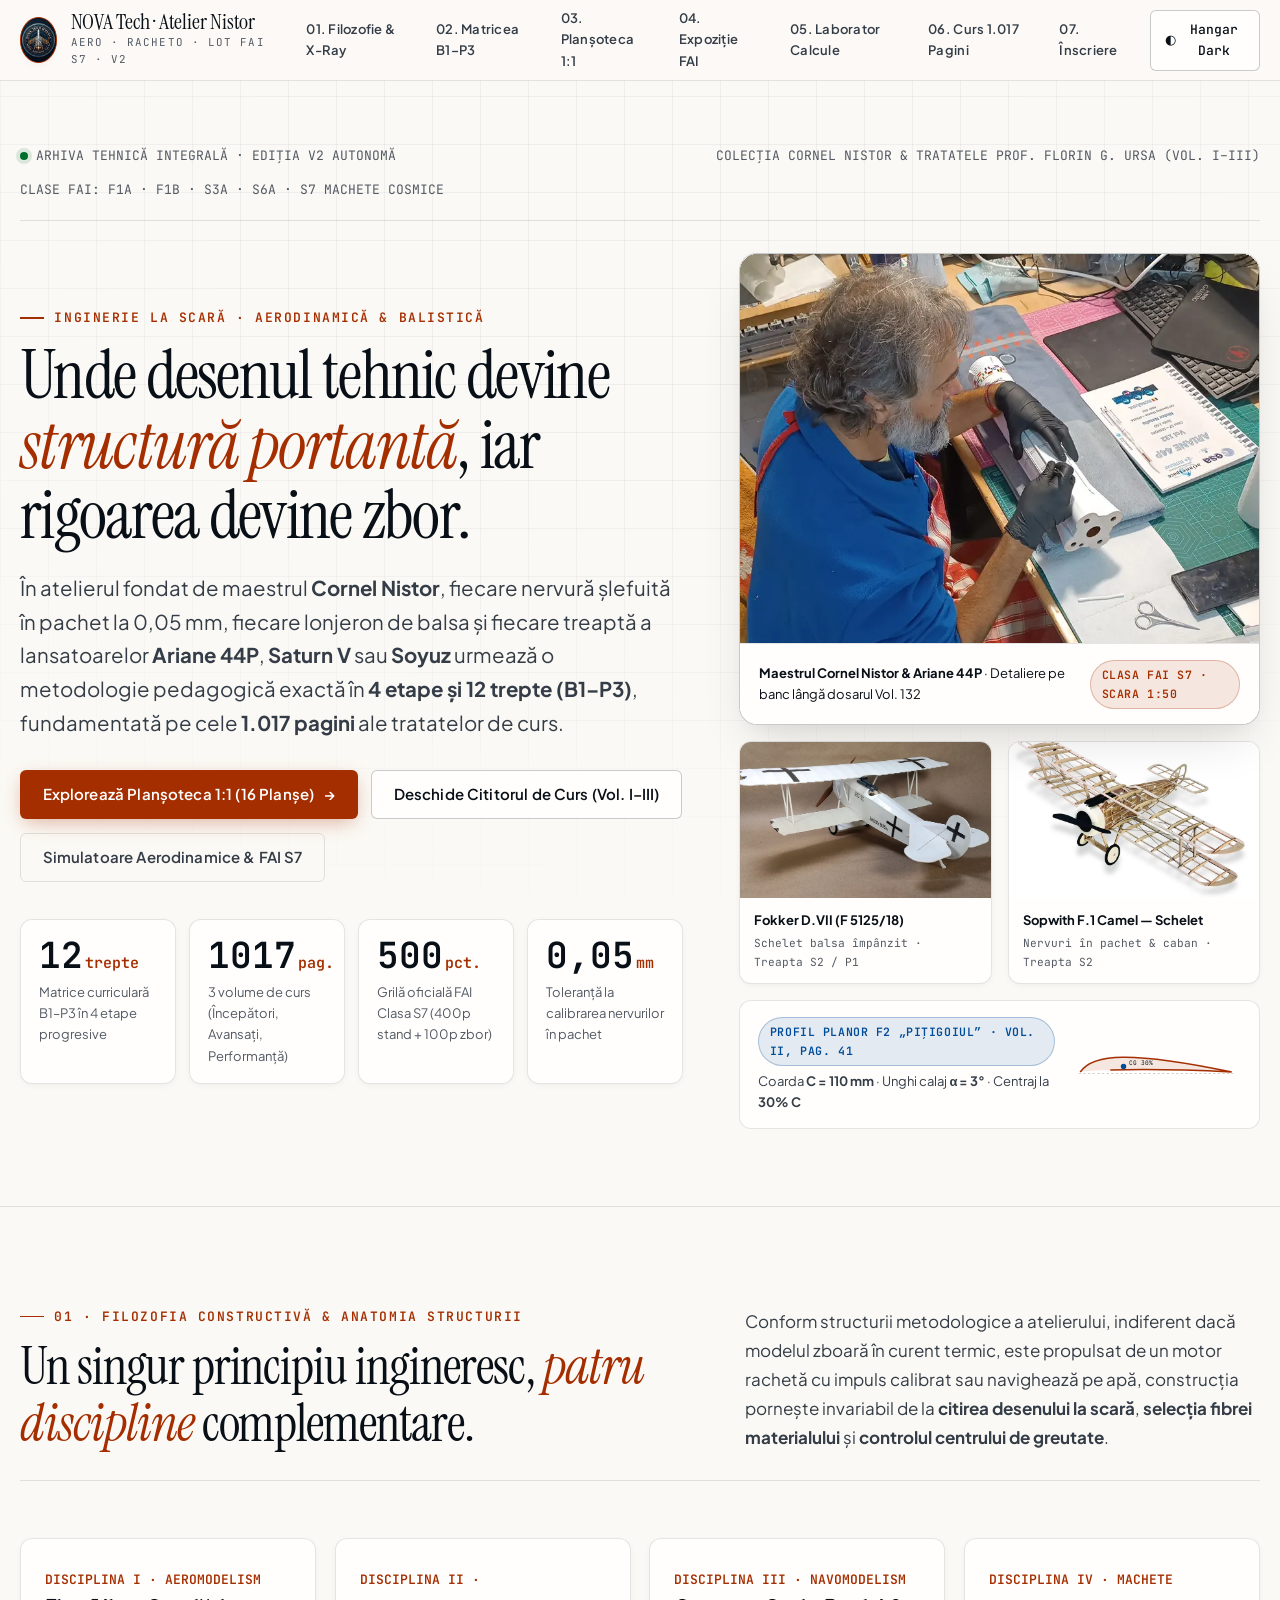
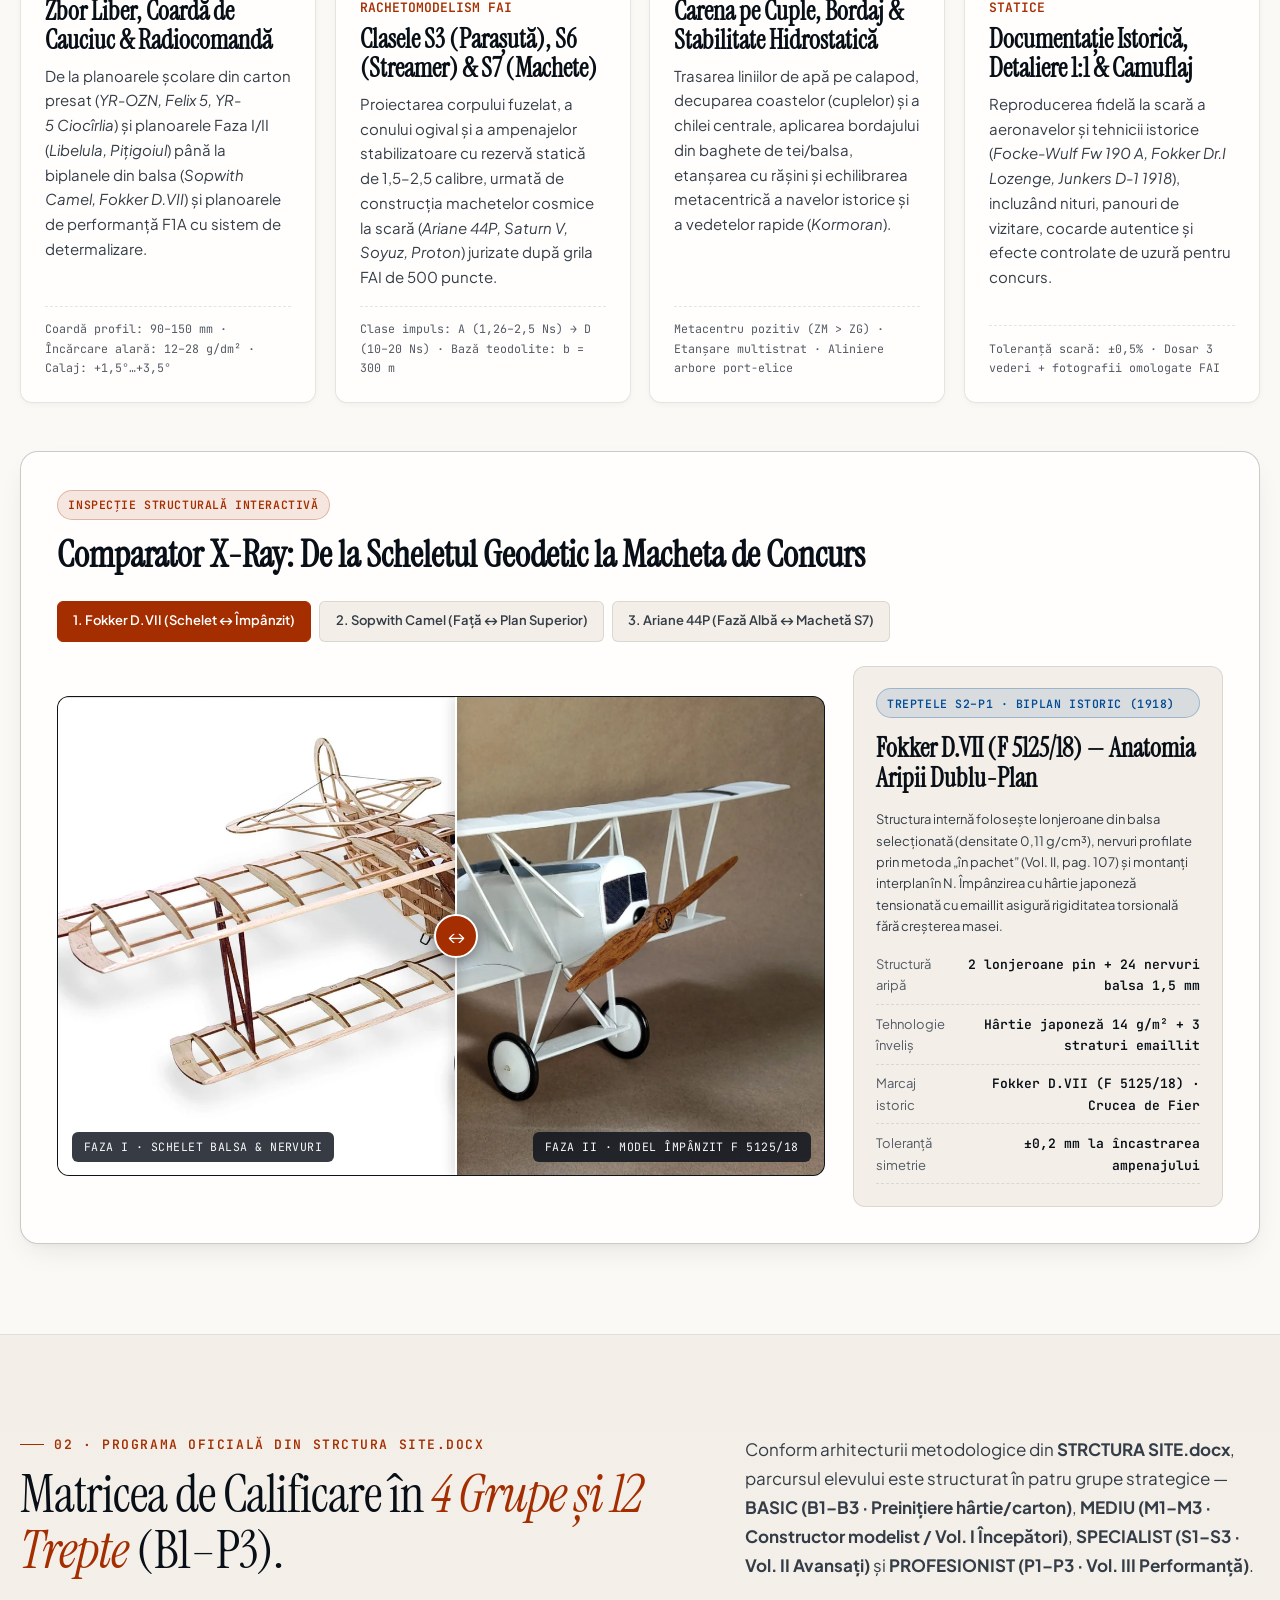
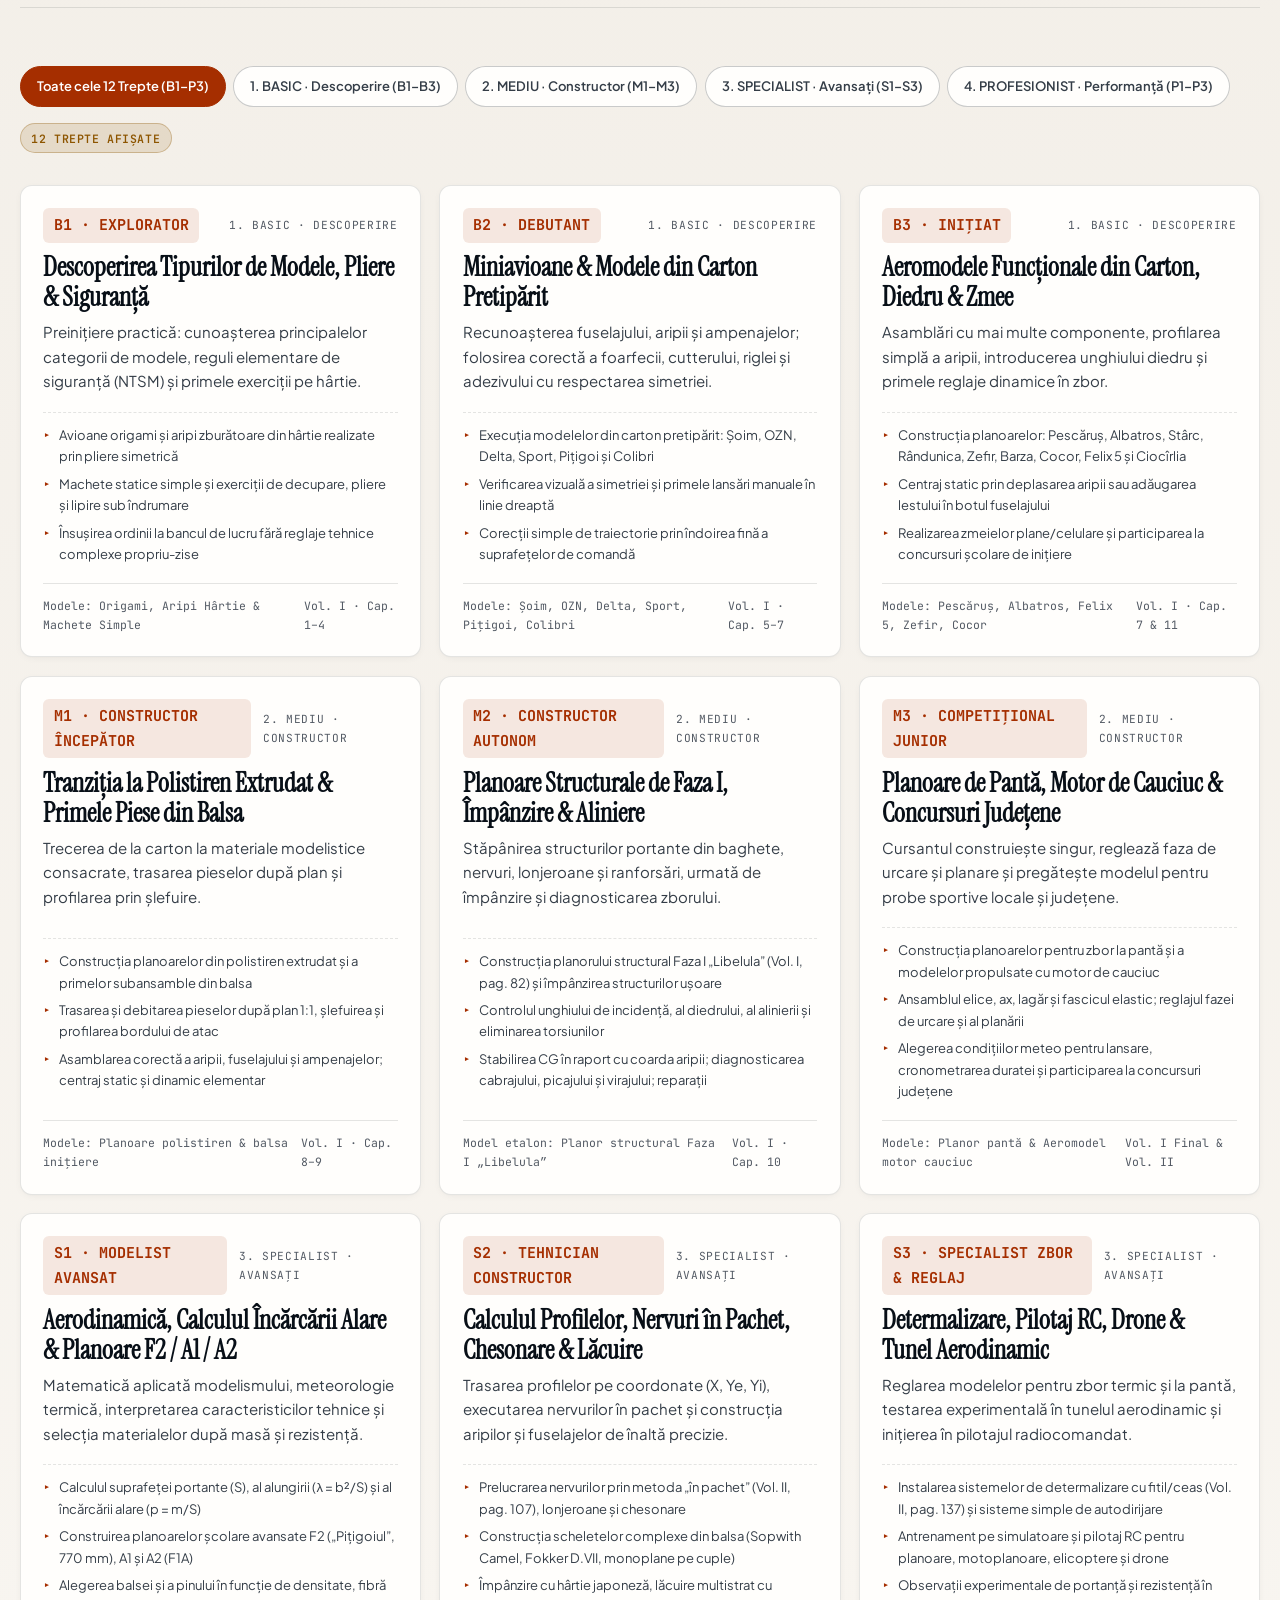
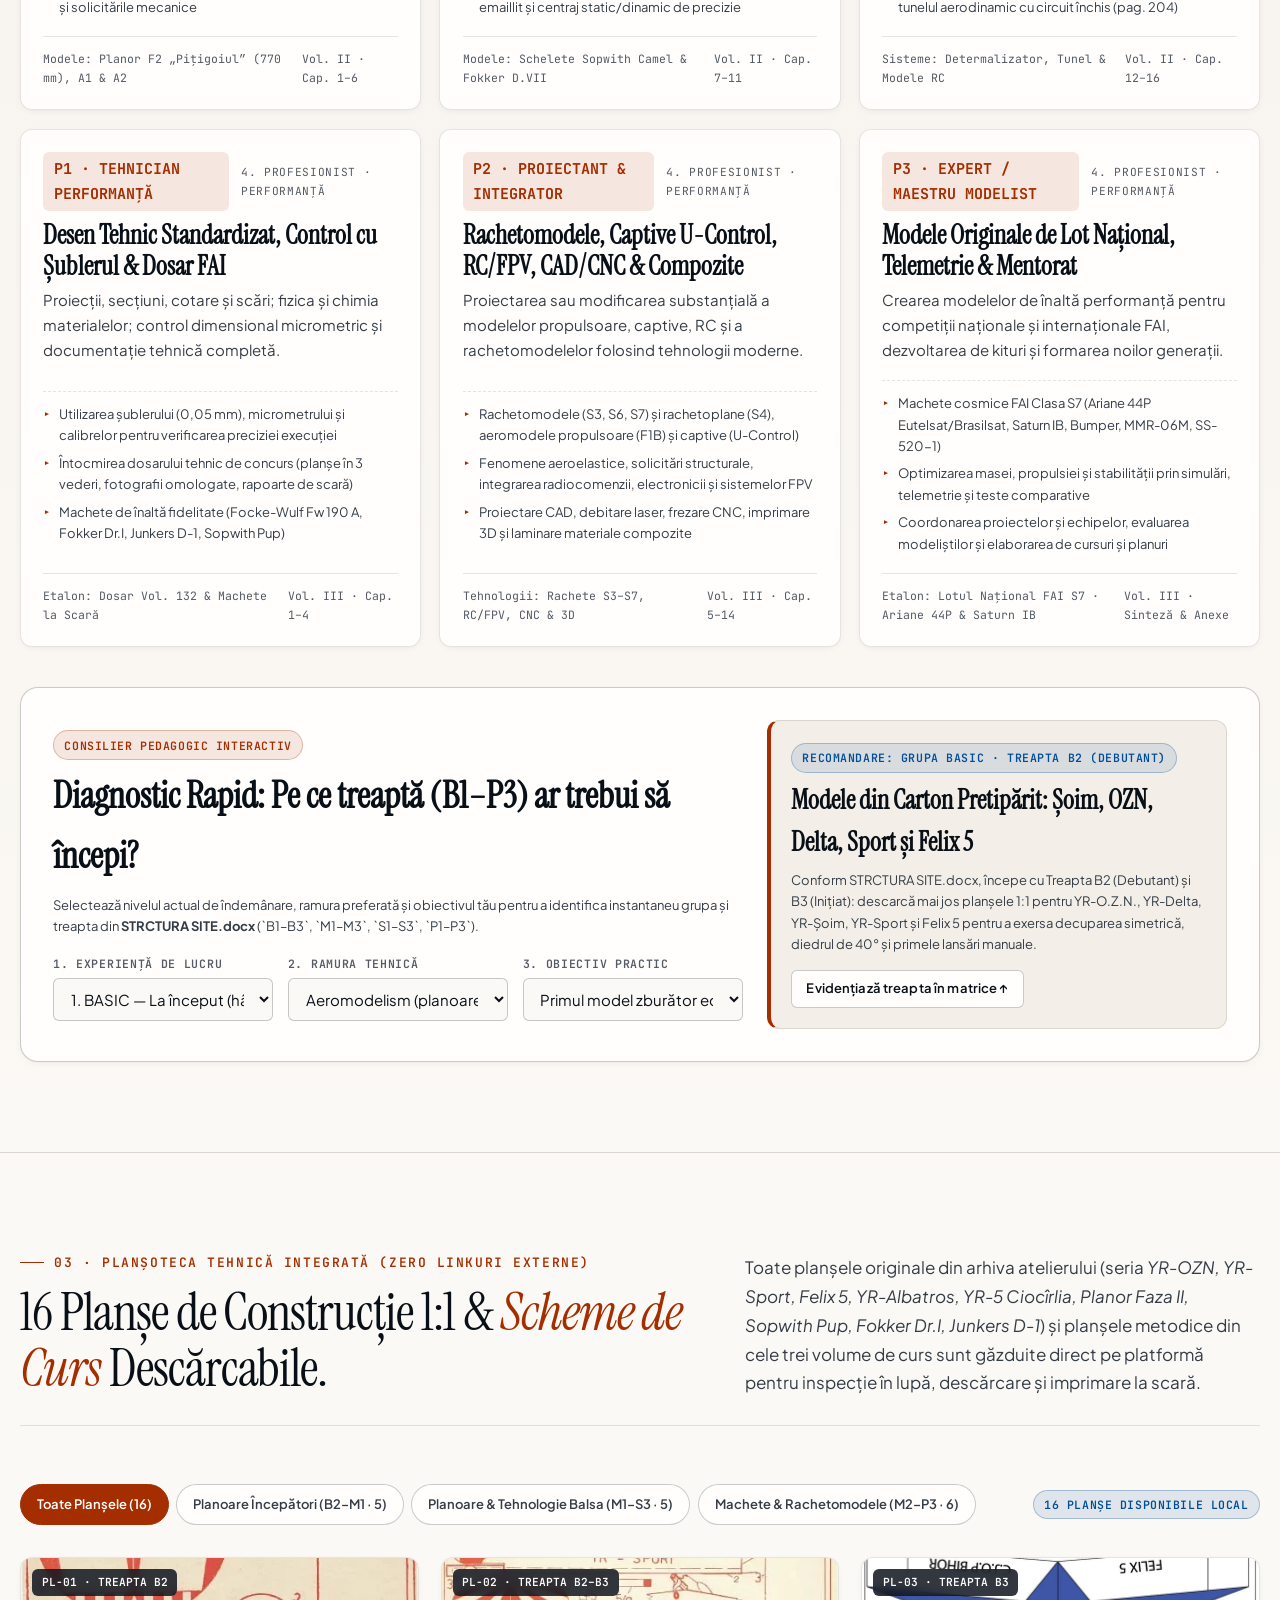
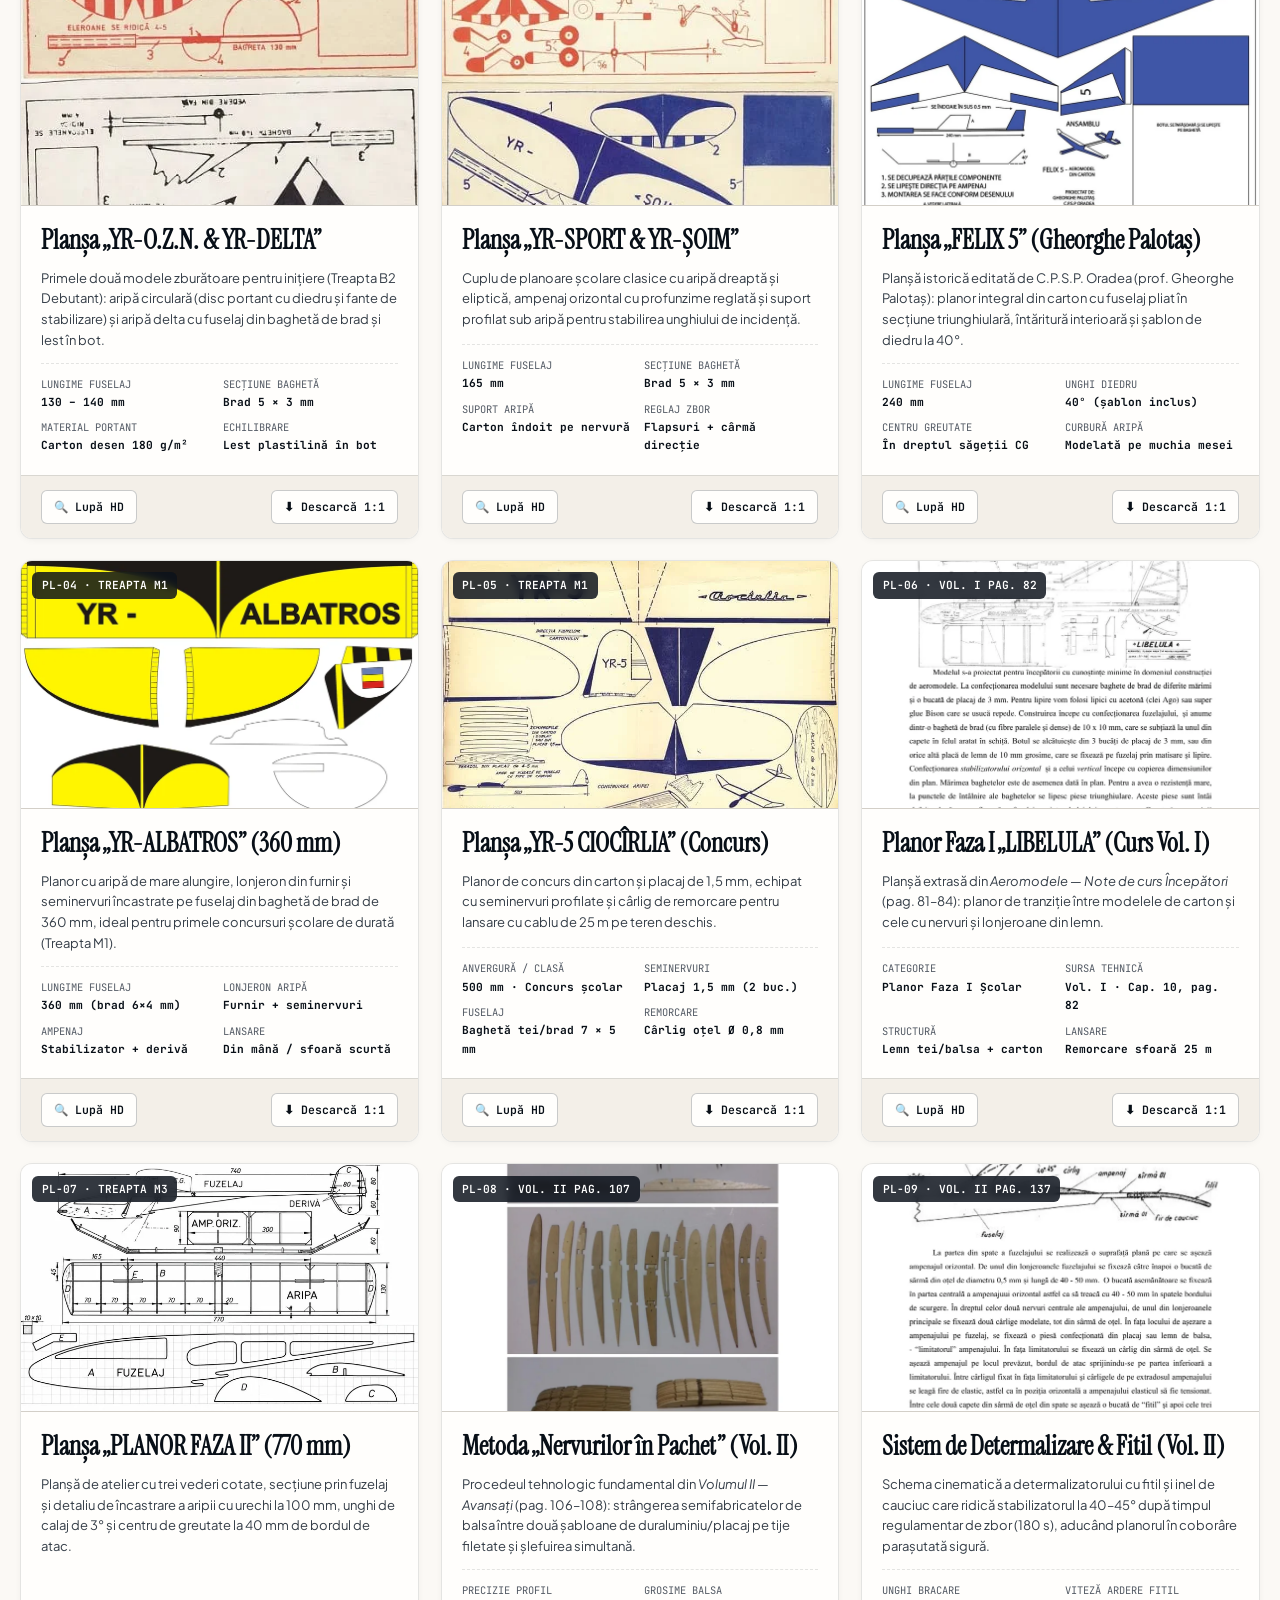
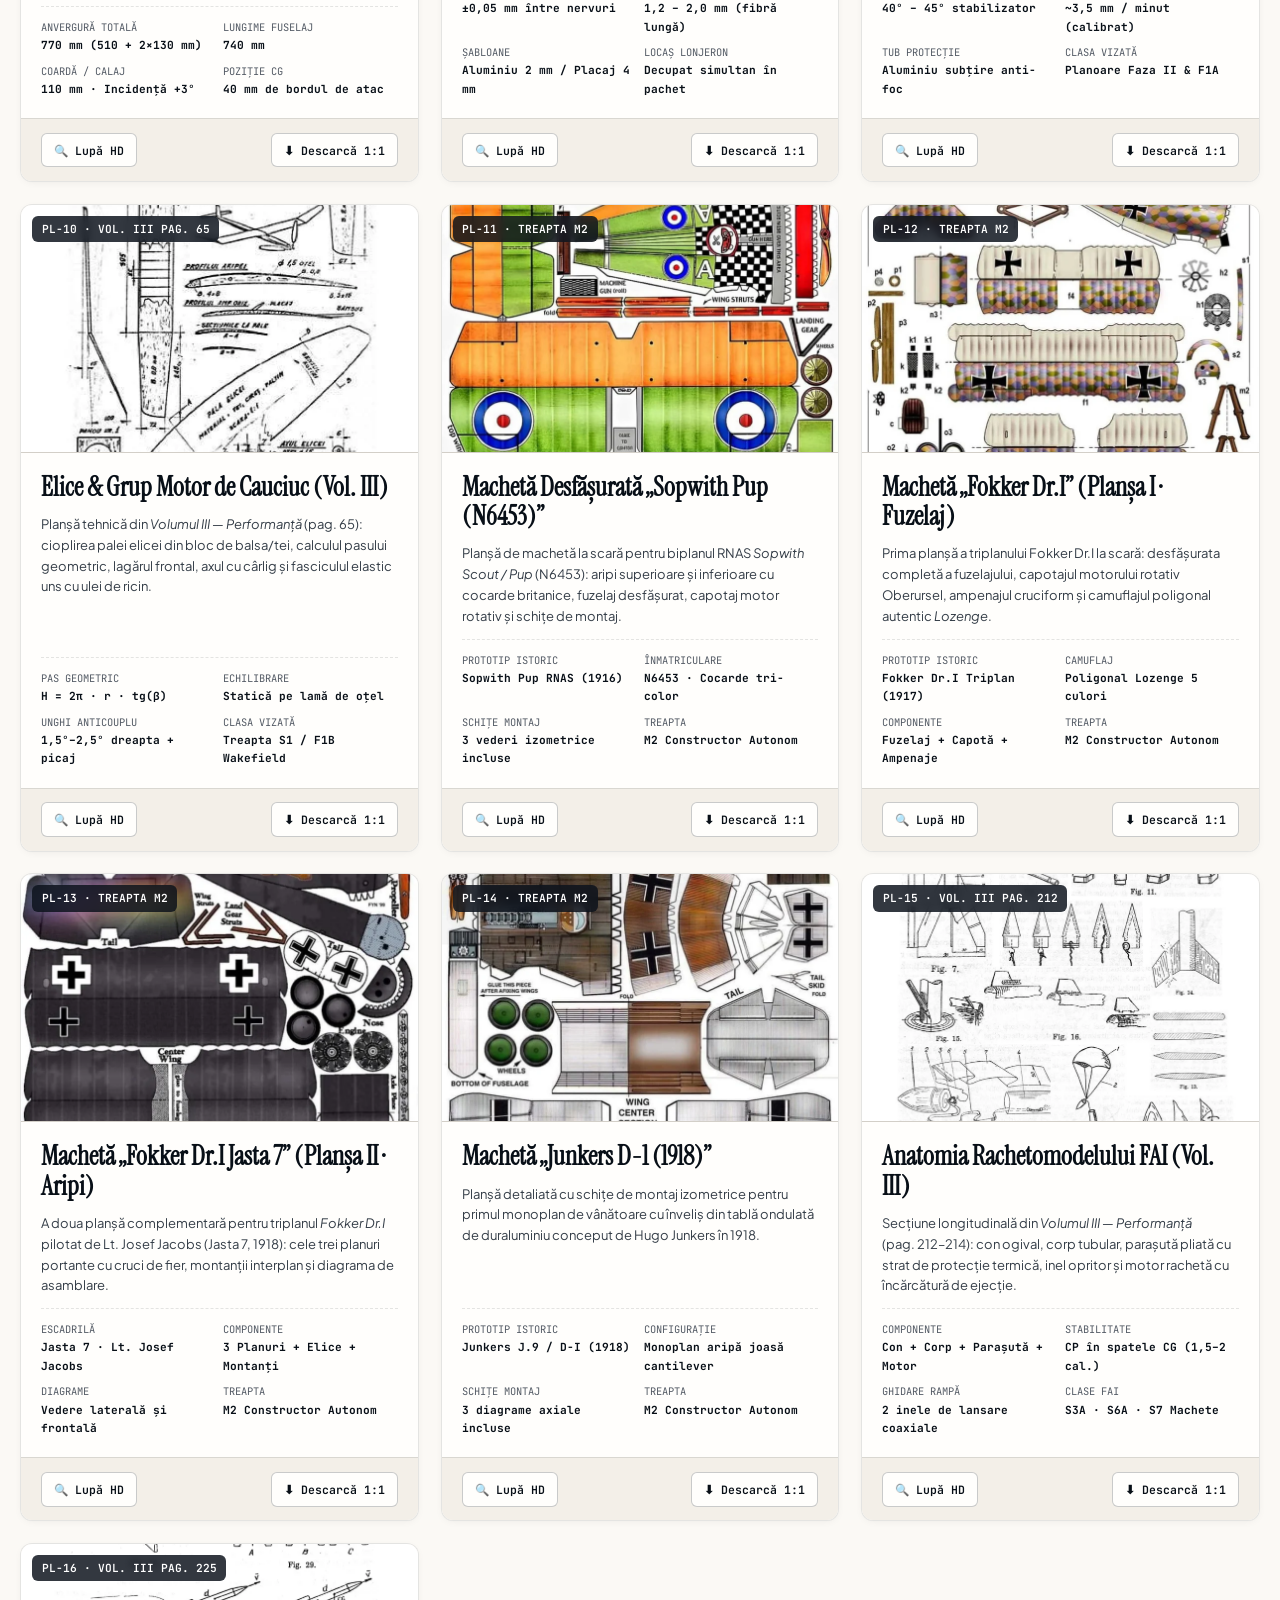
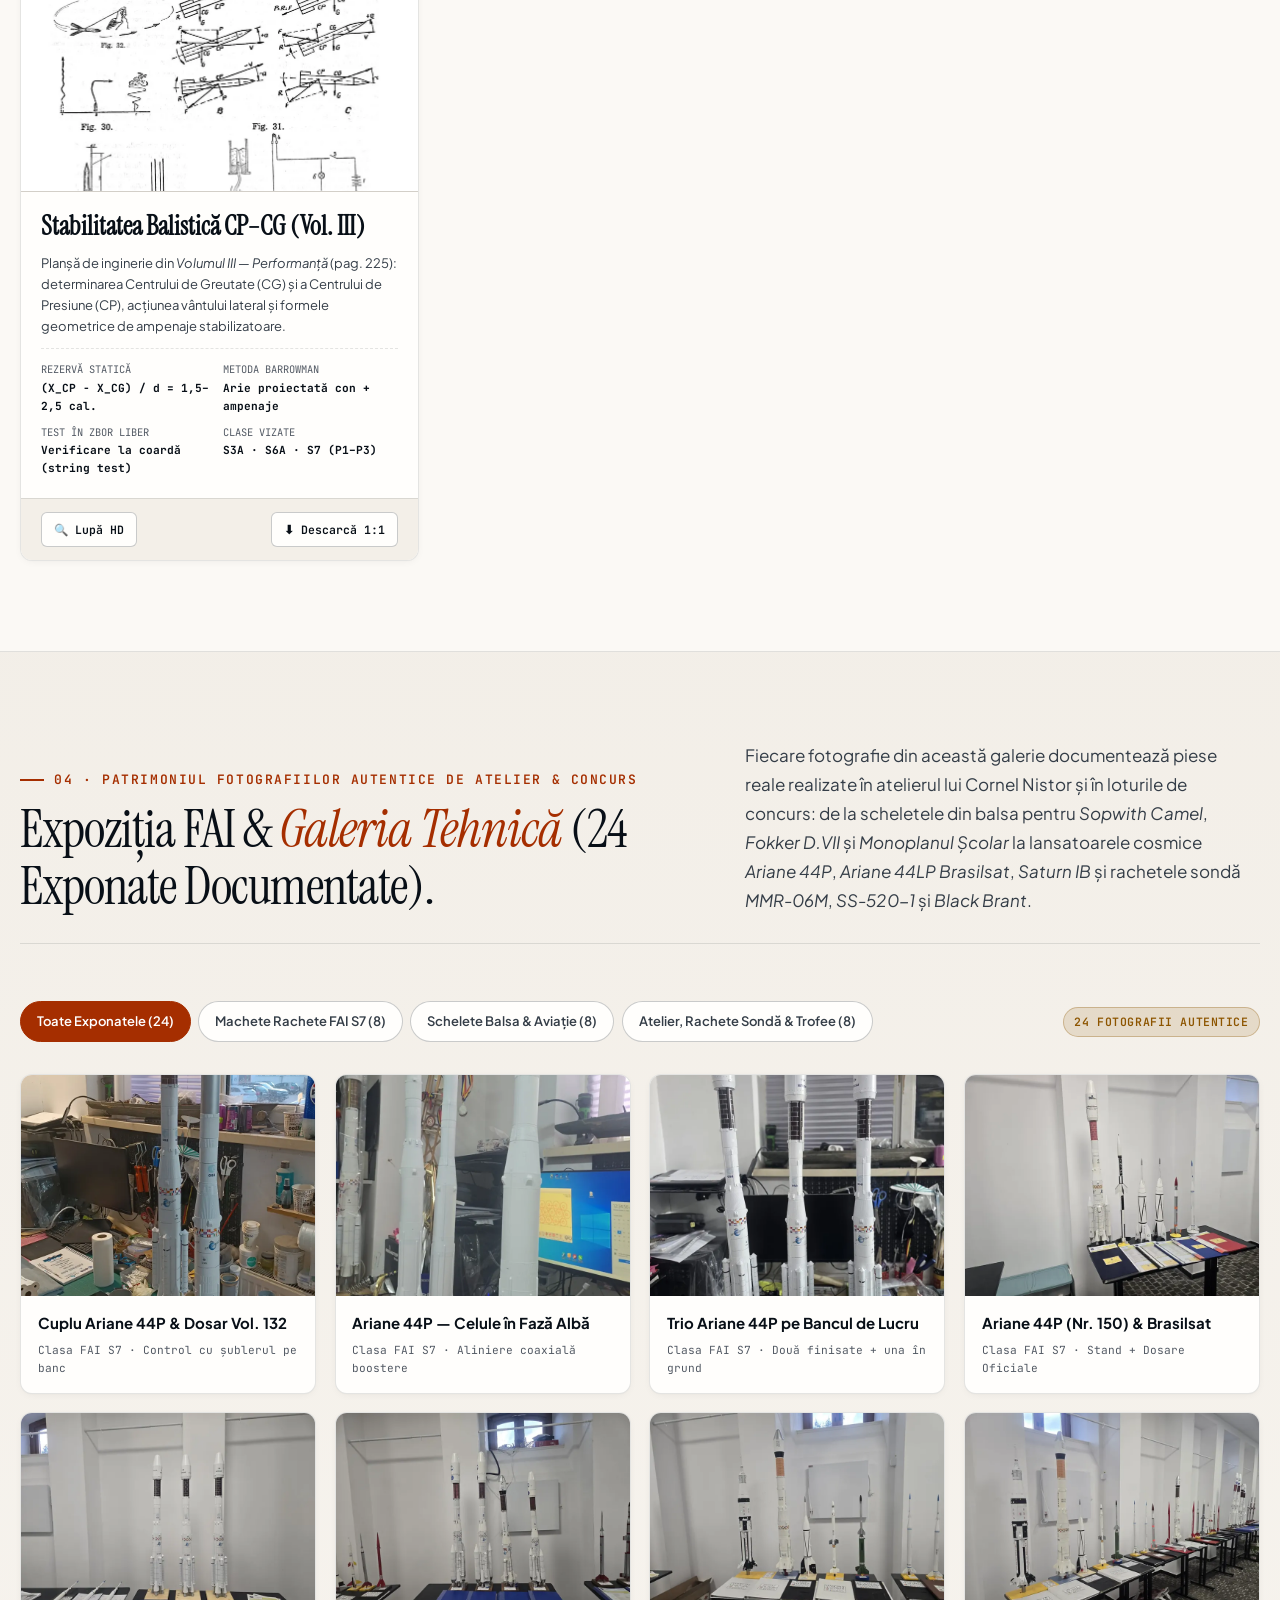
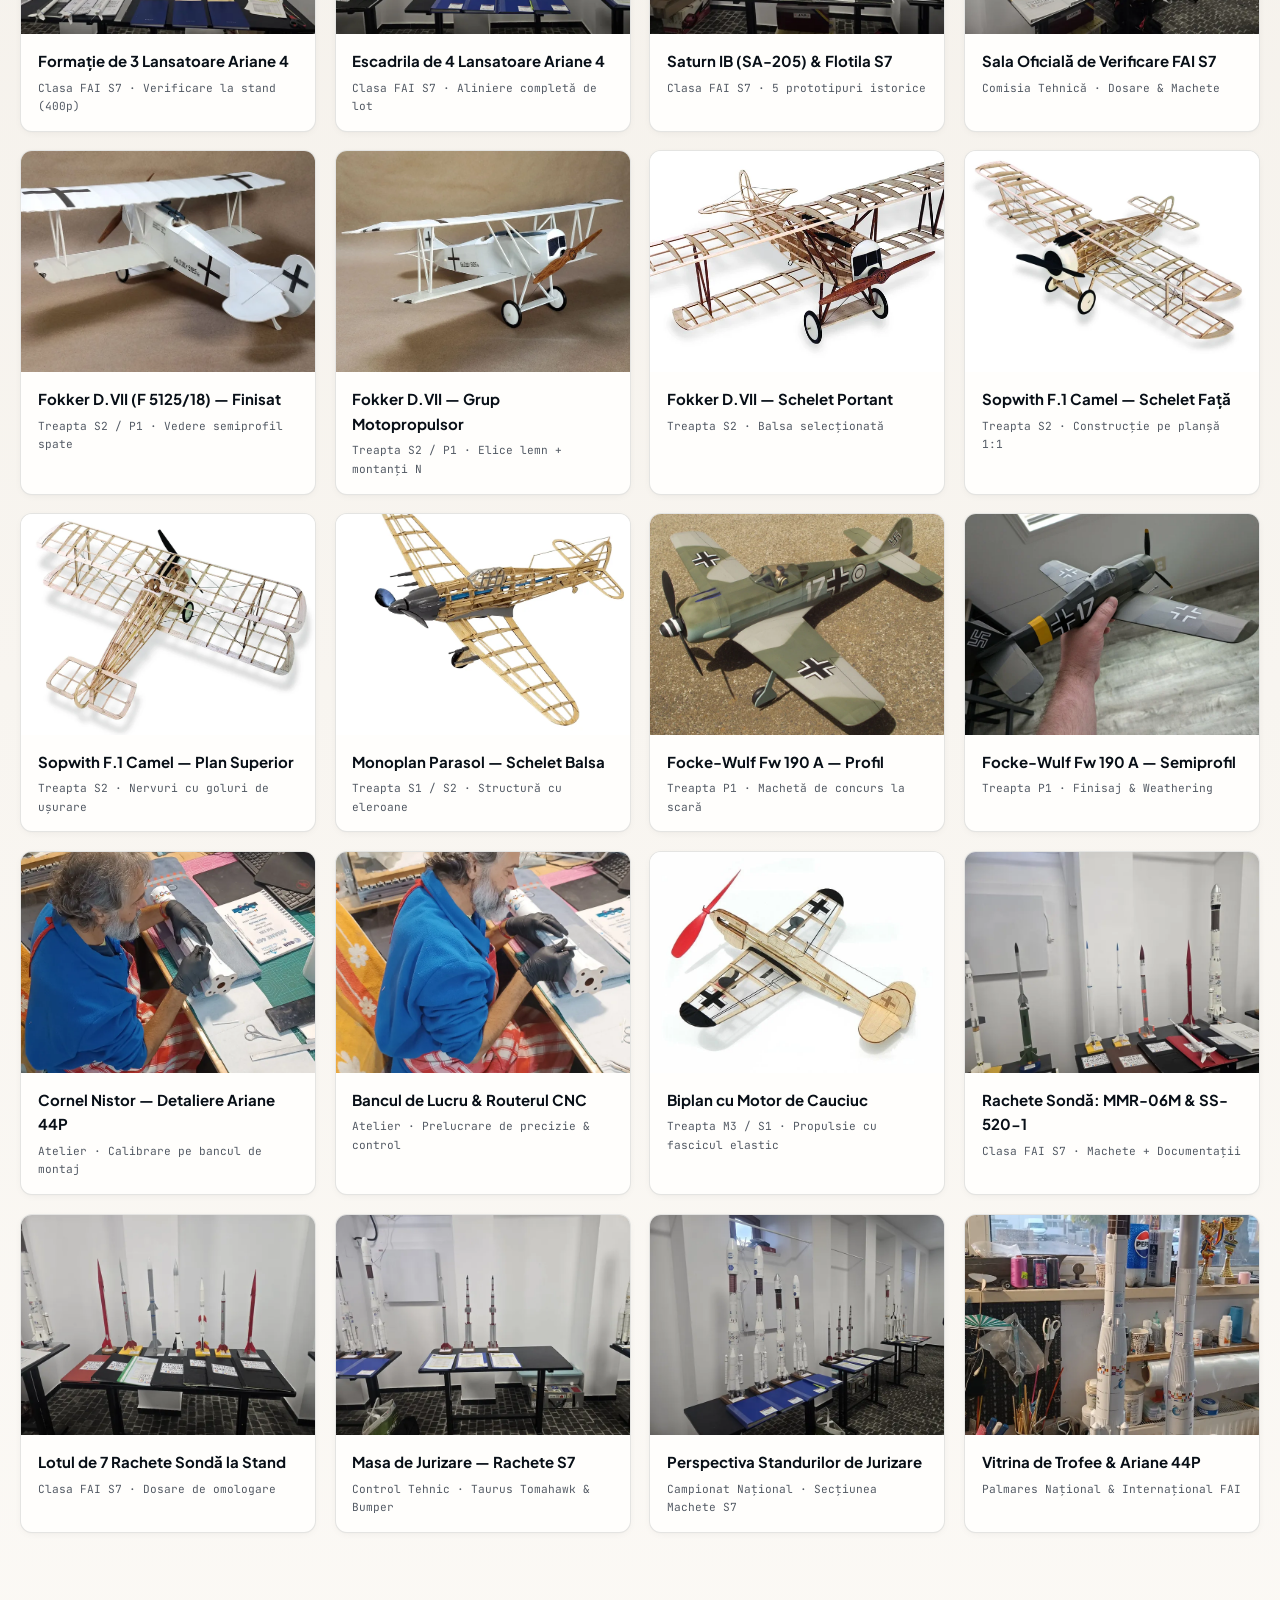
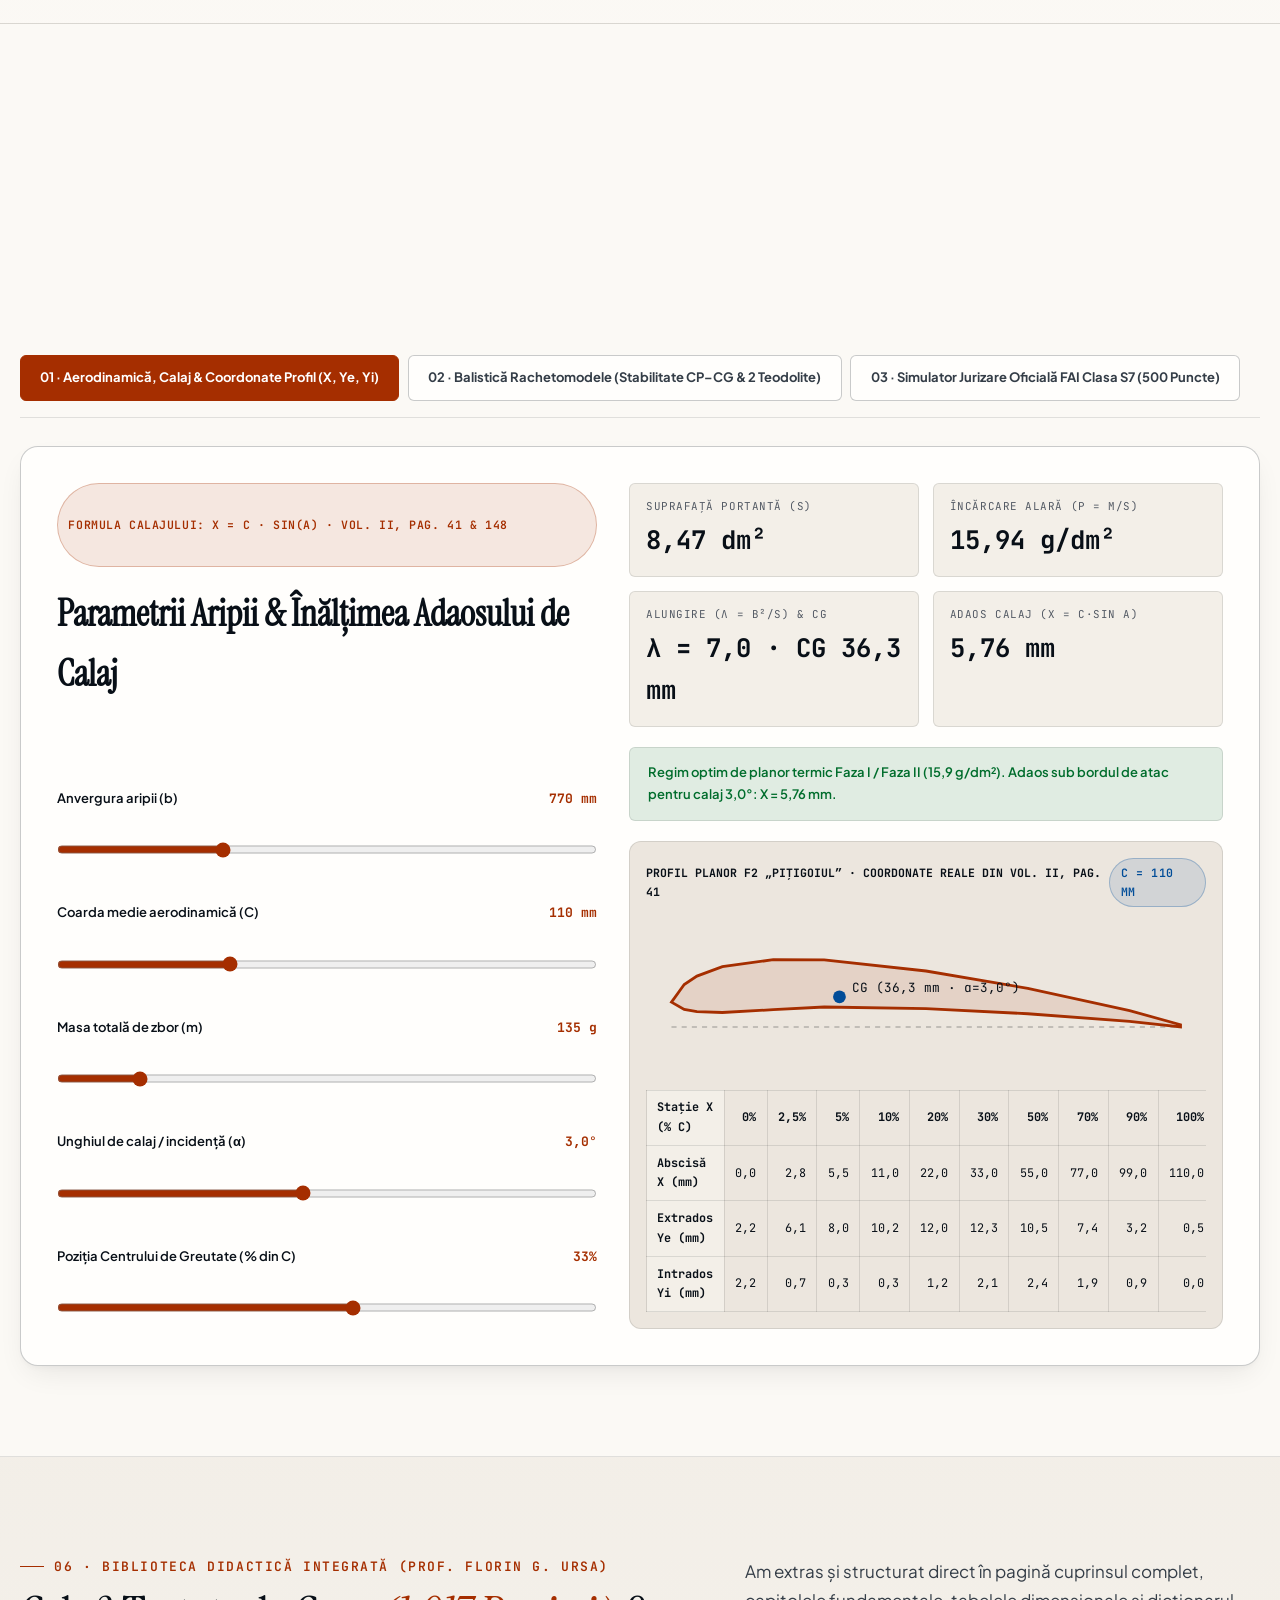
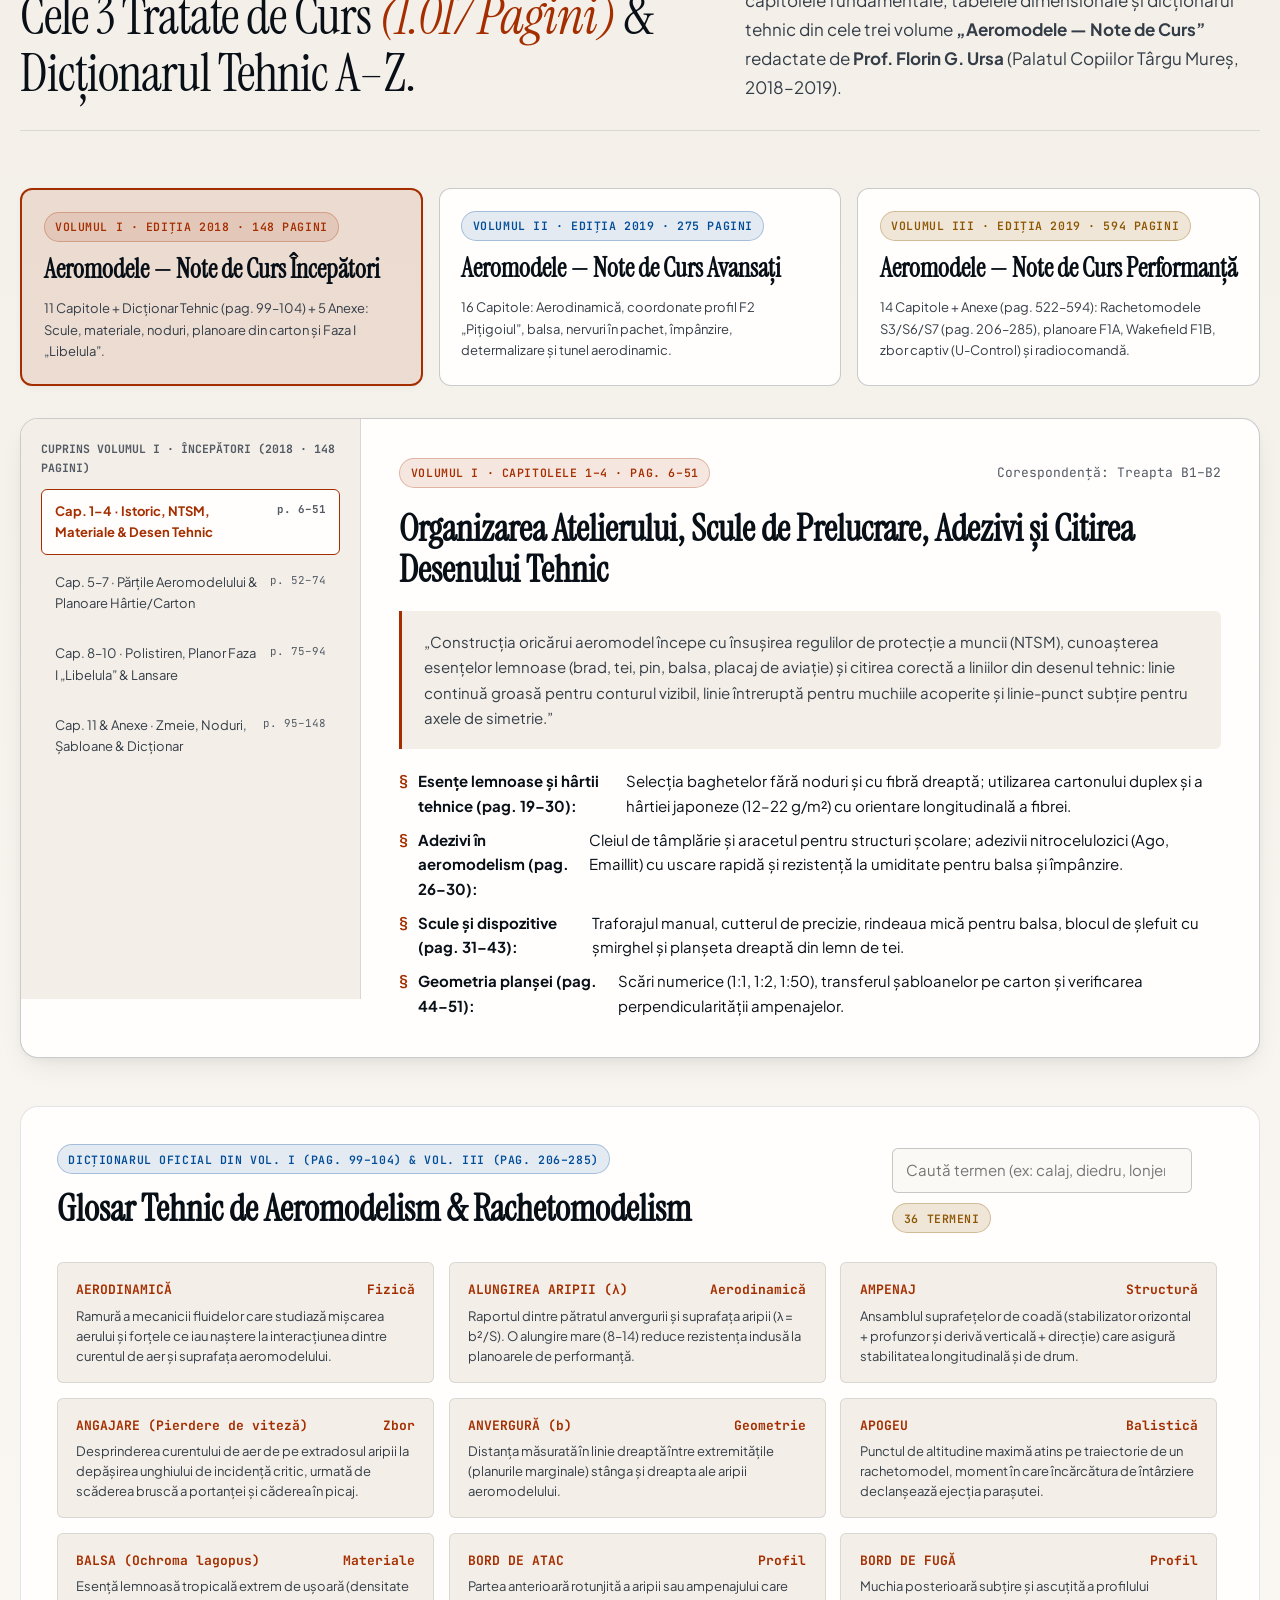
==== commit 809a7cc1: "feat(v2): add bespoke aerospace emblem logo, vector SVG lockup, and favicon" ====
--- a/v2/index.html
+++ b/v2/index.html
@@ -25,6 +25,10 @@
   <link rel="preconnect" href="https://fonts.gstatic.com" crossorigin>
   <link href="https://fonts.googleapis.com/css2?family=Instrument+Serif:ital@0;1&amp;family=JetBrains+Mono:wght@400;500;600;700&amp;family=Plus+Jakarta+Sans:wght@400;500;600;700&amp;display=swap" rel="stylesheet">
 
+  <!-- Favicon & App Icons -->
+  <link rel="icon" type="image/svg+xml" href="assets/favicon.svg">
+  <link rel="apple-touch-icon" href="assets/logo-emblem.png">
+
   <link rel="stylesheet" href="styles.css">
 
   <!-- Structured Data JSON-LD -->
@@ -32,9 +36,10 @@
   {
     "@context": "https://schema.org",
     "@type": "EducationalOrganization",
-    "name": "Atelierul de Modelism Tehnic Cornel Nistor",
+    "name": "NOVA Tech Models — Atelierul de Modelism Tehnic Cornel Nistor",
     "description": "Centru de excelență în aeromodelism, rachetomodelism FAI (S3, S6, S7), navomodelism și machete statice, bazat pe programa în 4 etape și 12 trepte (B1–P3) și tratatele de curs redactate de Prof. Florin G. Ursa.",
-    "url": "https://ateliere-cornel-nistor.ro/v2/",
+    "url": "https://lefterpatrickandrei-sketch.github.io/nova-tech-models/v2/",
+    "logo": "https://lefterpatrickandrei-sketch.github.io/nova-tech-models/v2/assets/logo-emblem.png",
     "founder": {
       "@type": "Person",
       "name": "Cornel Nistor"
@@ -63,16 +68,13 @@
   <!-- Sticky Header -->
   <header class="site-header">
     <div class="container header-inner">
-      <a href="#top" class="brand" aria-label="Atelier Cornel Nistor — Pagina principală">
-        <span class="brand-mark" aria-hidden="true">
-          <svg width="22" height="22" viewBox="0 0 24 24" fill="none" stroke="currentColor" stroke-width="1.8" stroke-linecap="round" stroke-linejoin="round">
-            <path d="M12 2L15 9L22 12L15 15L12 22L9 15L2 12L9 9L12 2Z"></path>
-            <circle cx="12" cy="12" r="2"></circle>
-          </svg>
+      <a href="#top" class="brand" aria-label="NOVA Tech Models · Atelier Cornel Nistor — Pagina principală">
+        <span class="brand-mark">
+          <img src="assets/img/nova-atelier-logo-800.webp" width="46" height="46" alt="Emblema NOVA Tech Models — Atelier Cornel Nistor">
         </span>
         <span class="brand-text">
-          <span class="brand-name">Atelier Cornel Nistor</span>
-          <span class="brand-sub">Modelism Tehnic &amp; Lot FAI · V2</span>
+          <span class="brand-name">NOVA Tech · Atelier Nistor</span>
+          <span class="brand-sub">Aero · Racheto · Lot FAI S7 · V2</span>
         </span>
       </a>
 
@@ -2308,18 +2310,24 @@
 
   <footer class="site-footer">
     <div class="container footer-grid">
-      <div>
-        <strong style="color: var(--text-primary); font-family: var(--font-display); font-size: 1.15rem;">
-          Atelierul de Modelism Tehnic Cornel Nistor · Ediția V2
-        </strong>
-        <p style="margin-top: 0.25rem;">
-          Arhivă tehnică autonomă: 12 trepte de calificare (B1–P3), 16 planșe 1:1, 24 exponate documentate și sinteză din tratatele „Aeromodele — Note de Curs” (Prof. Florin G. Ursa, Vol. I–III, 1.017 pagini).
-        </p>
+      <div style="display: flex; align-items: center; gap: 1.1rem;">
+        <button type="button" class="brand-mark" style="width: 3.75rem; height: 3.75rem; flex-shrink: 0; cursor: pointer;" data-lightbox-src="assets/img/nova-atelier-logo-1600.webp" data-lightbox-title="Emblema Oficială NOVA Tech Models — Atelier Cornel Nistor (AERO · RACHETO · FAI S7)" aria-label="Mărește emblema oficială NOVA Tech Models">
+          <img src="assets/img/nova-atelier-logo-800.webp" width="60" height="60" loading="lazy" alt="Emblema Oficială NOVA Tech Models · Aero · Racheto · FAI S7">
+        </button>
+        <div>
+          <strong style="color: var(--text-primary); font-family: var(--font-display); font-size: 1.15rem;">
+            NOVA Tech Models · Atelierul de Modelism Tehnic Cornel Nistor (V2)
+          </strong>
+          <p style="margin-top: 0.25rem;">
+            Arhivă tehnică autonomă: 12 trepte de calificare (B1–P3), 16 planșe 1:1, 24 exponate documentate și sinteză din tratatele „Aeromodele — Note de Curs” (Prof. Florin G. Ursa, Vol. I–III, 1.017 pagini).
+          </p>
+        </div>
       </div>
-      <div style="display: flex; gap: 1rem; font-family: var(--font-mono);">
+      <div style="display: flex; flex-wrap: wrap; align-items: center; gap: 1rem; font-family: var(--font-mono);">
         <a href="#top">↑ Înapoi sus</a>
         <a href="#plansoteca">Planșotecă 1:1</a>
-        <a href="#laborator">Simulatoare FAI</a>
+        <a href="assets/logo.svg" download>⬇ Logo SVG</a>
+        <a href="assets/logo-emblem.png" download>⬇ Emblemă PNG</a>
         <a href="../index.html">Vezi Ediția V1</a>
       </div>
     </div>
--- a/v2/styles.css
+++ b/v2/styles.css
@@ -374,21 +374,30 @@
 }
 
 .brand-mark {
-  width: 2.65rem;
-  height: 2.65rem;
-  border-radius: var(--radius-sm);
-  background: var(--bg-elevated);
-  border: 1px solid var(--border-strong);
+  width: 2.85rem;
+  height: 2.85rem;
+  border-radius: 50%;
+  background: #0b111e;
+  border: 1.5px solid var(--accent-primary);
   display: grid;
   place-items: center;
+  overflow: hidden;
   color: var(--accent-primary);
   box-shadow: var(--shadow-sm);
-  transition: transform 0.3s var(--ease-spring), border-color 0.3s ease;
+  transition: transform 0.3s var(--ease-spring), border-color 0.3s ease, box-shadow 0.3s ease;
+}
+
+.brand-mark img {
+  width: 100%;
+  height: 100%;
+  object-fit: cover;
+  display: block;
 }
 
 .brand:hover .brand-mark {
-  transform: rotate(-4deg) scale(1.04);
+  transform: rotate(-4deg) scale(1.06);
   border-color: var(--accent-primary);
+  box-shadow: 0 0 0 3px var(--accent-primary-soft);
 }
 
 .brand-text {
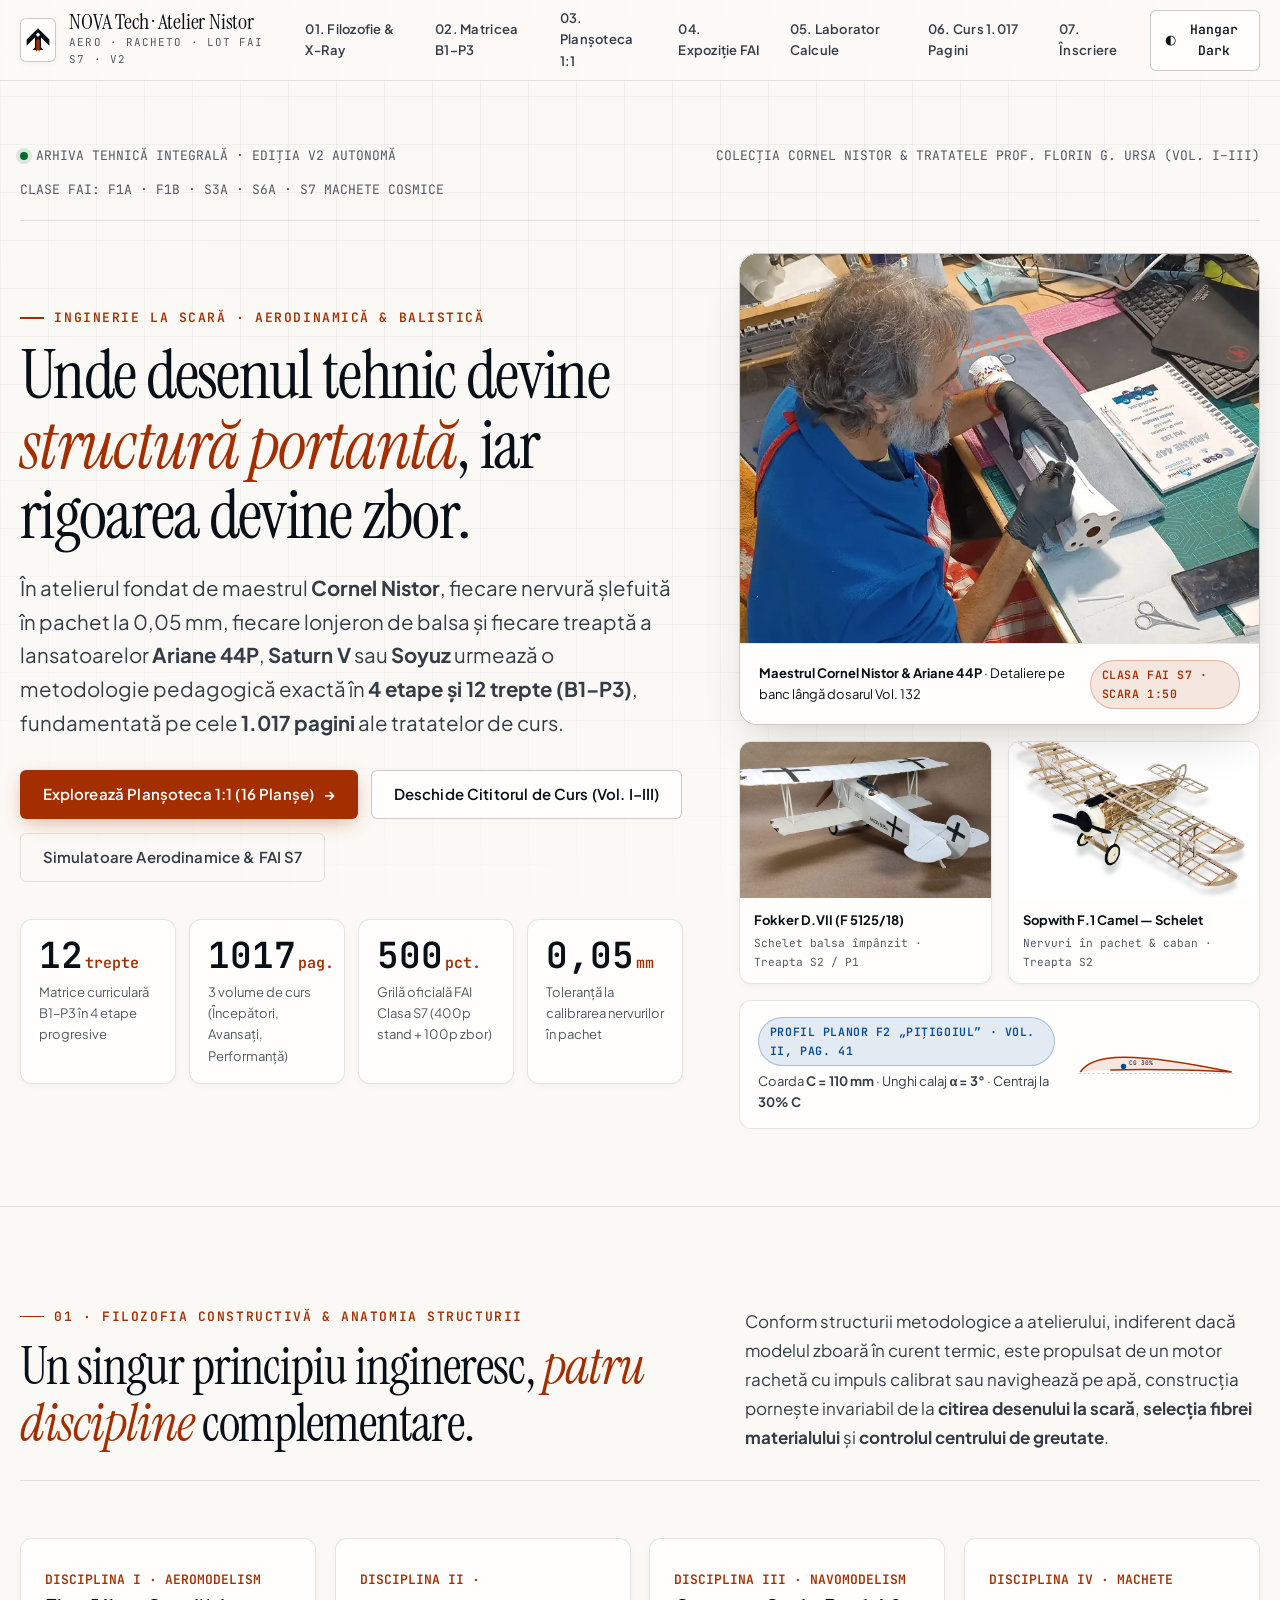
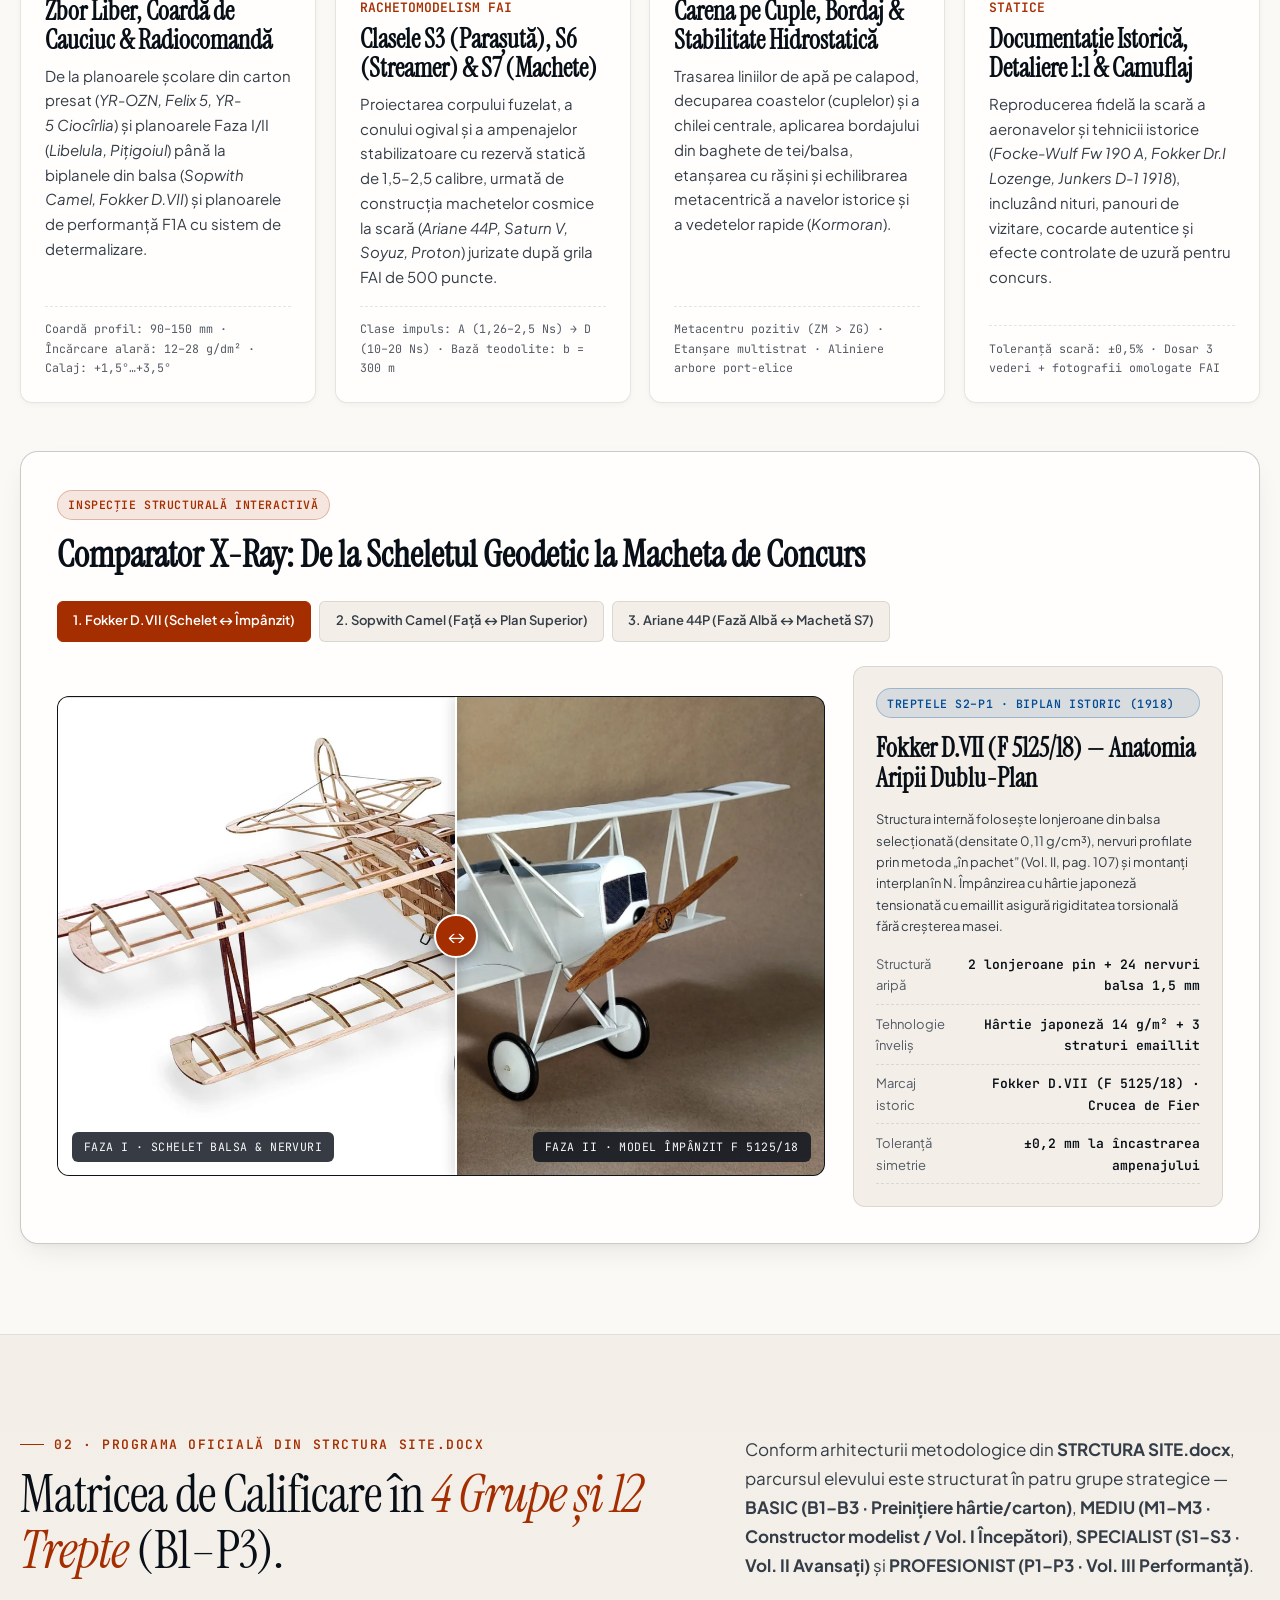
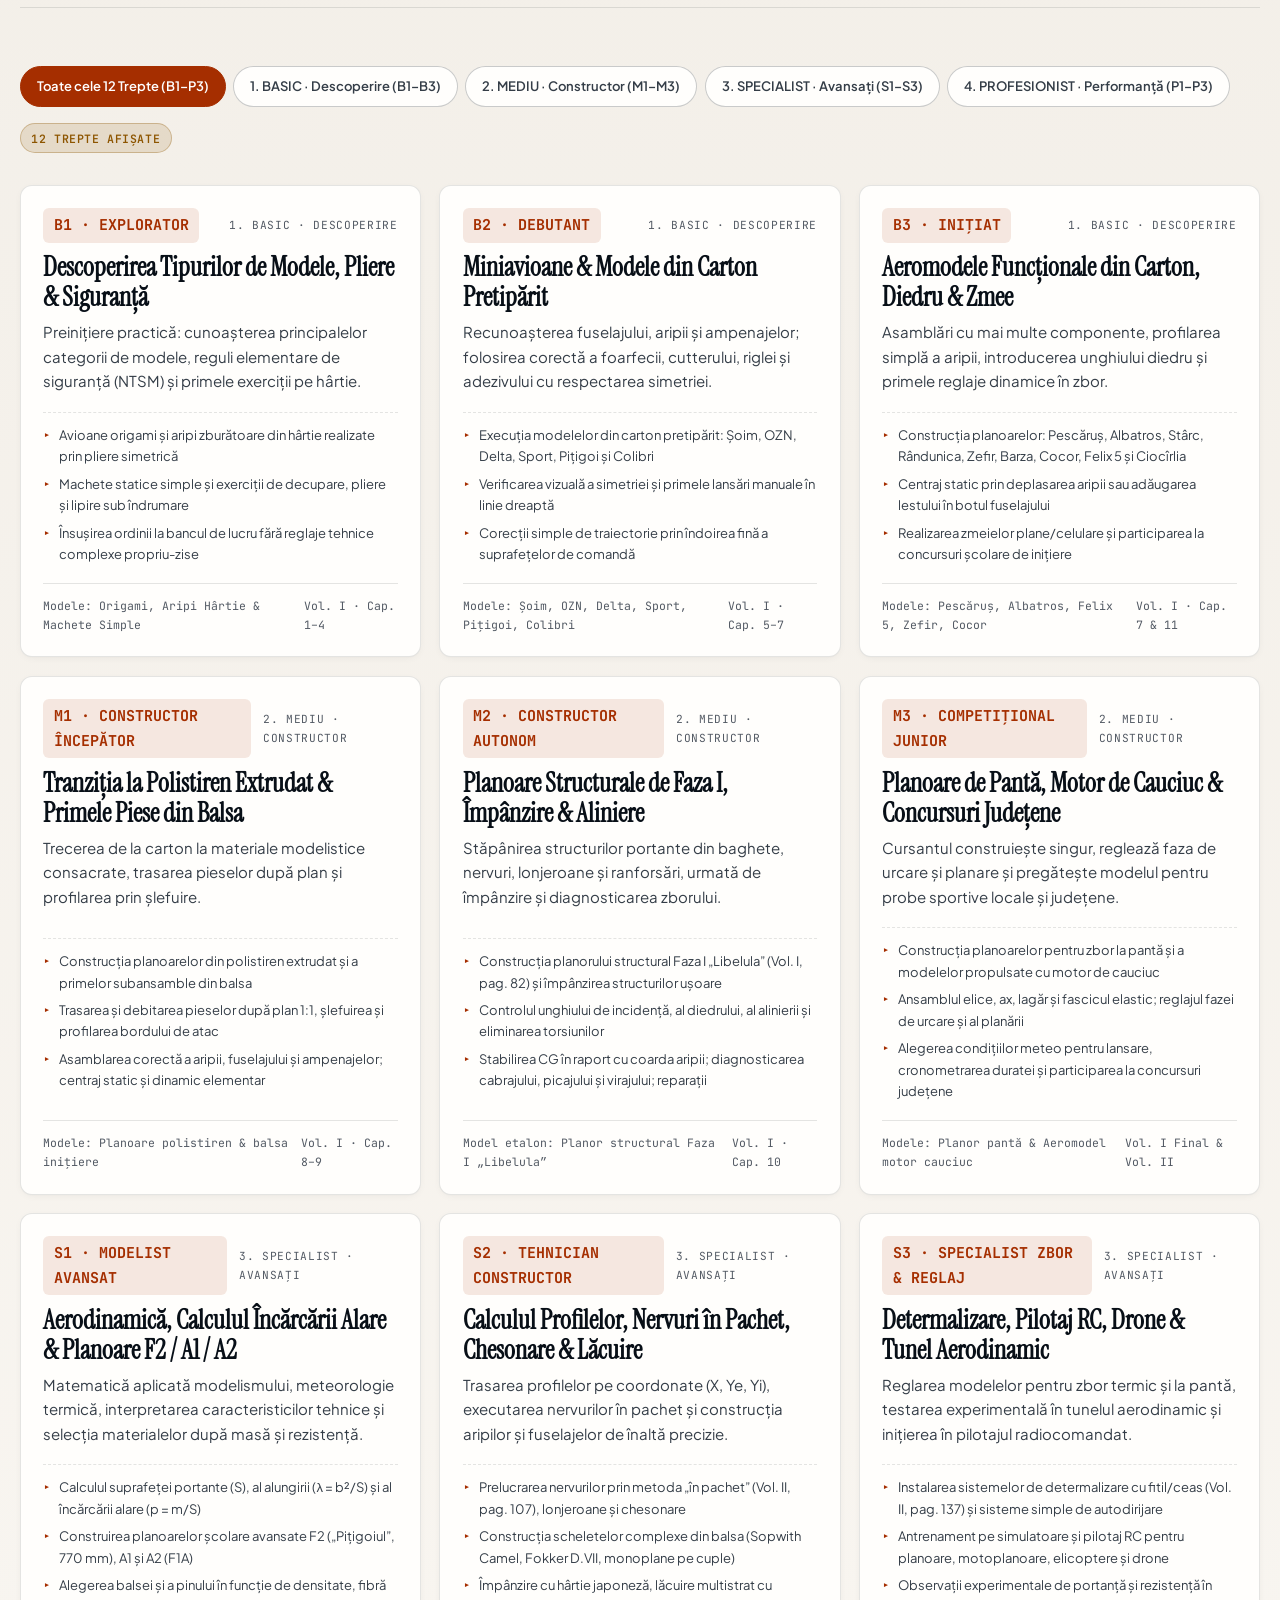
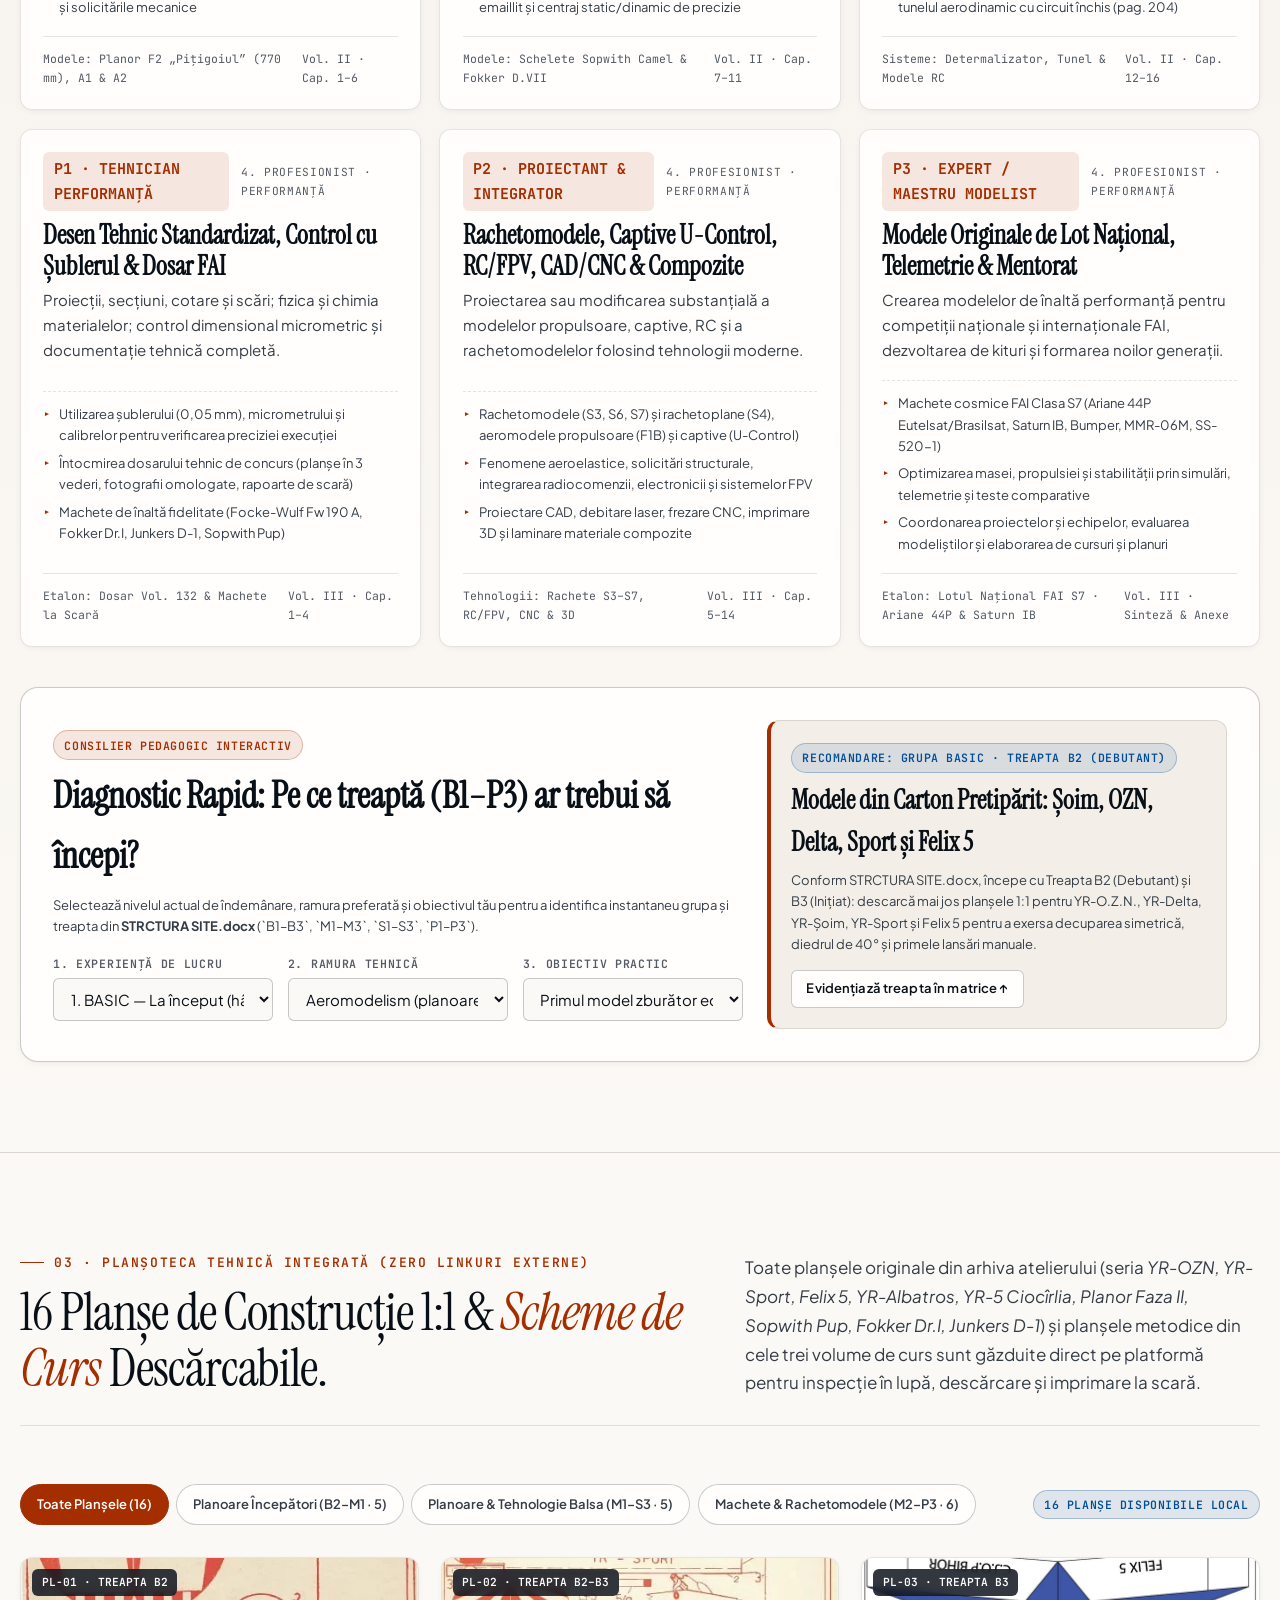
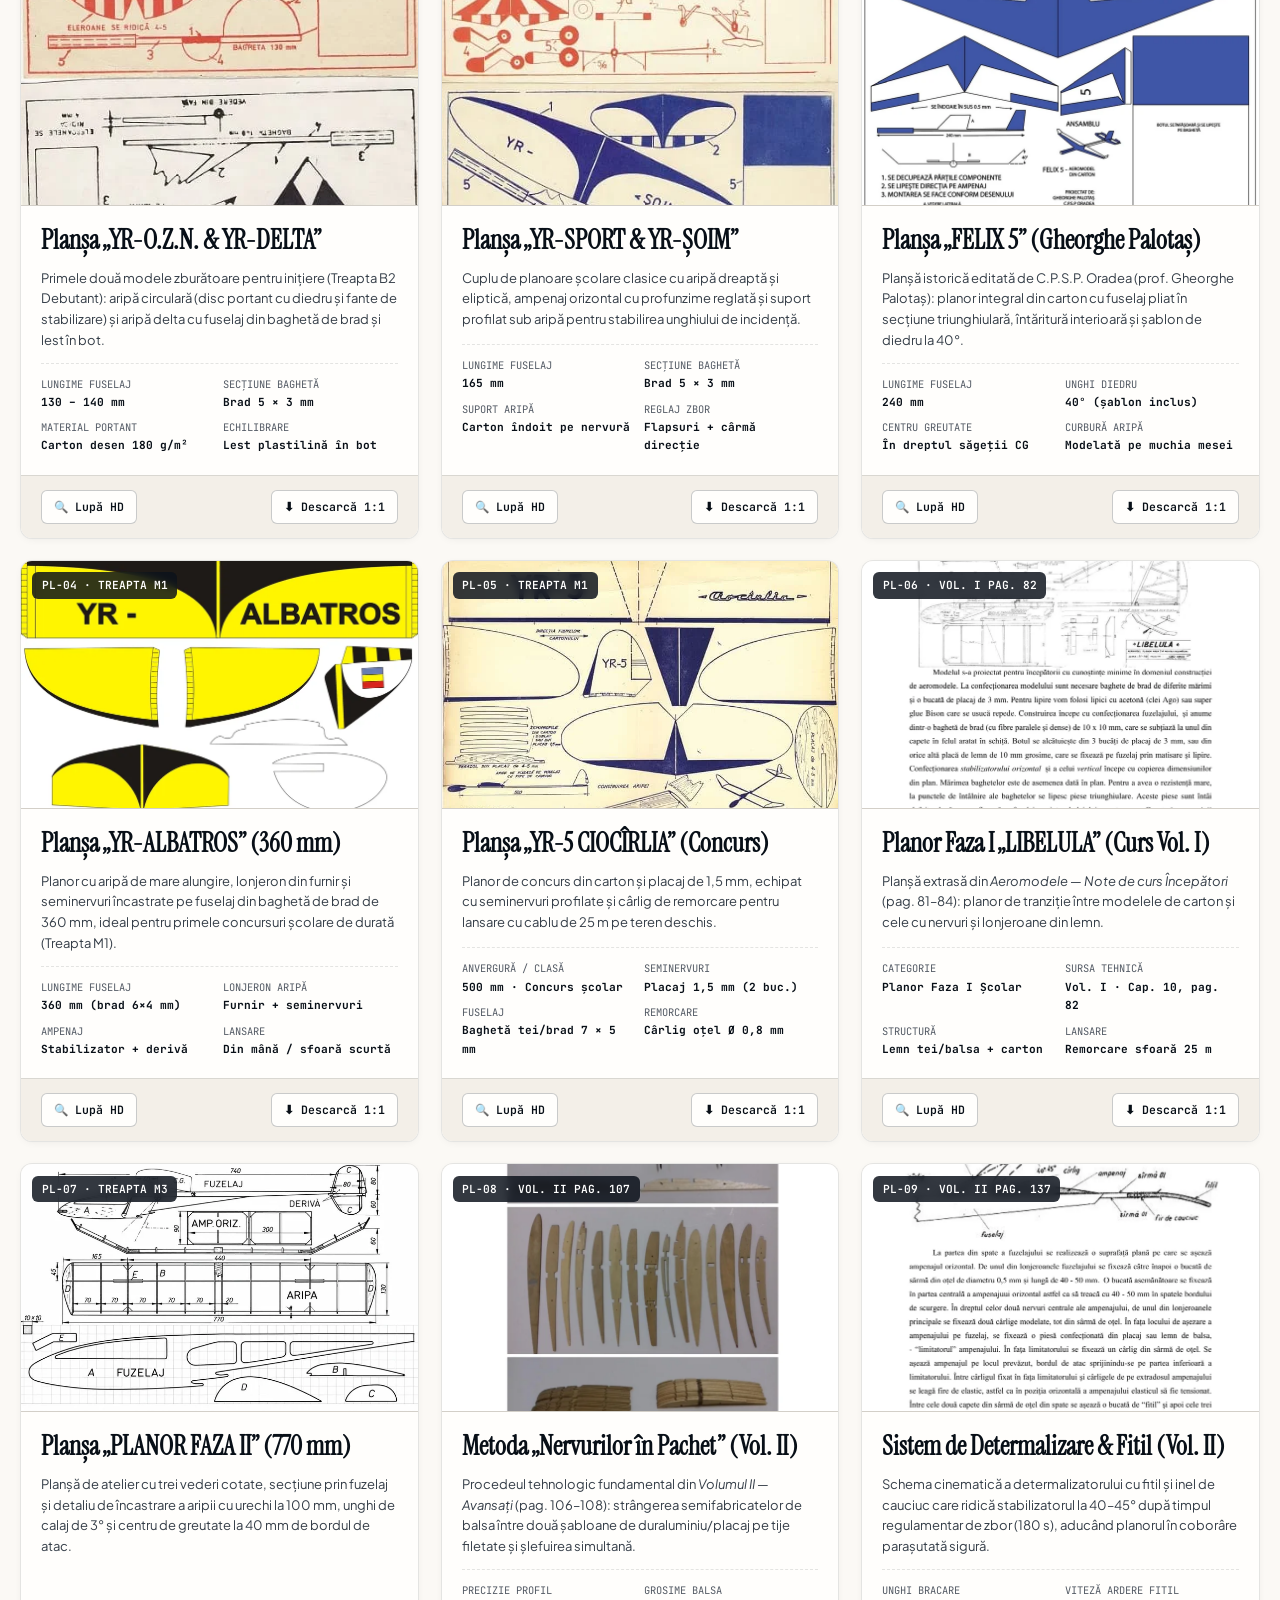
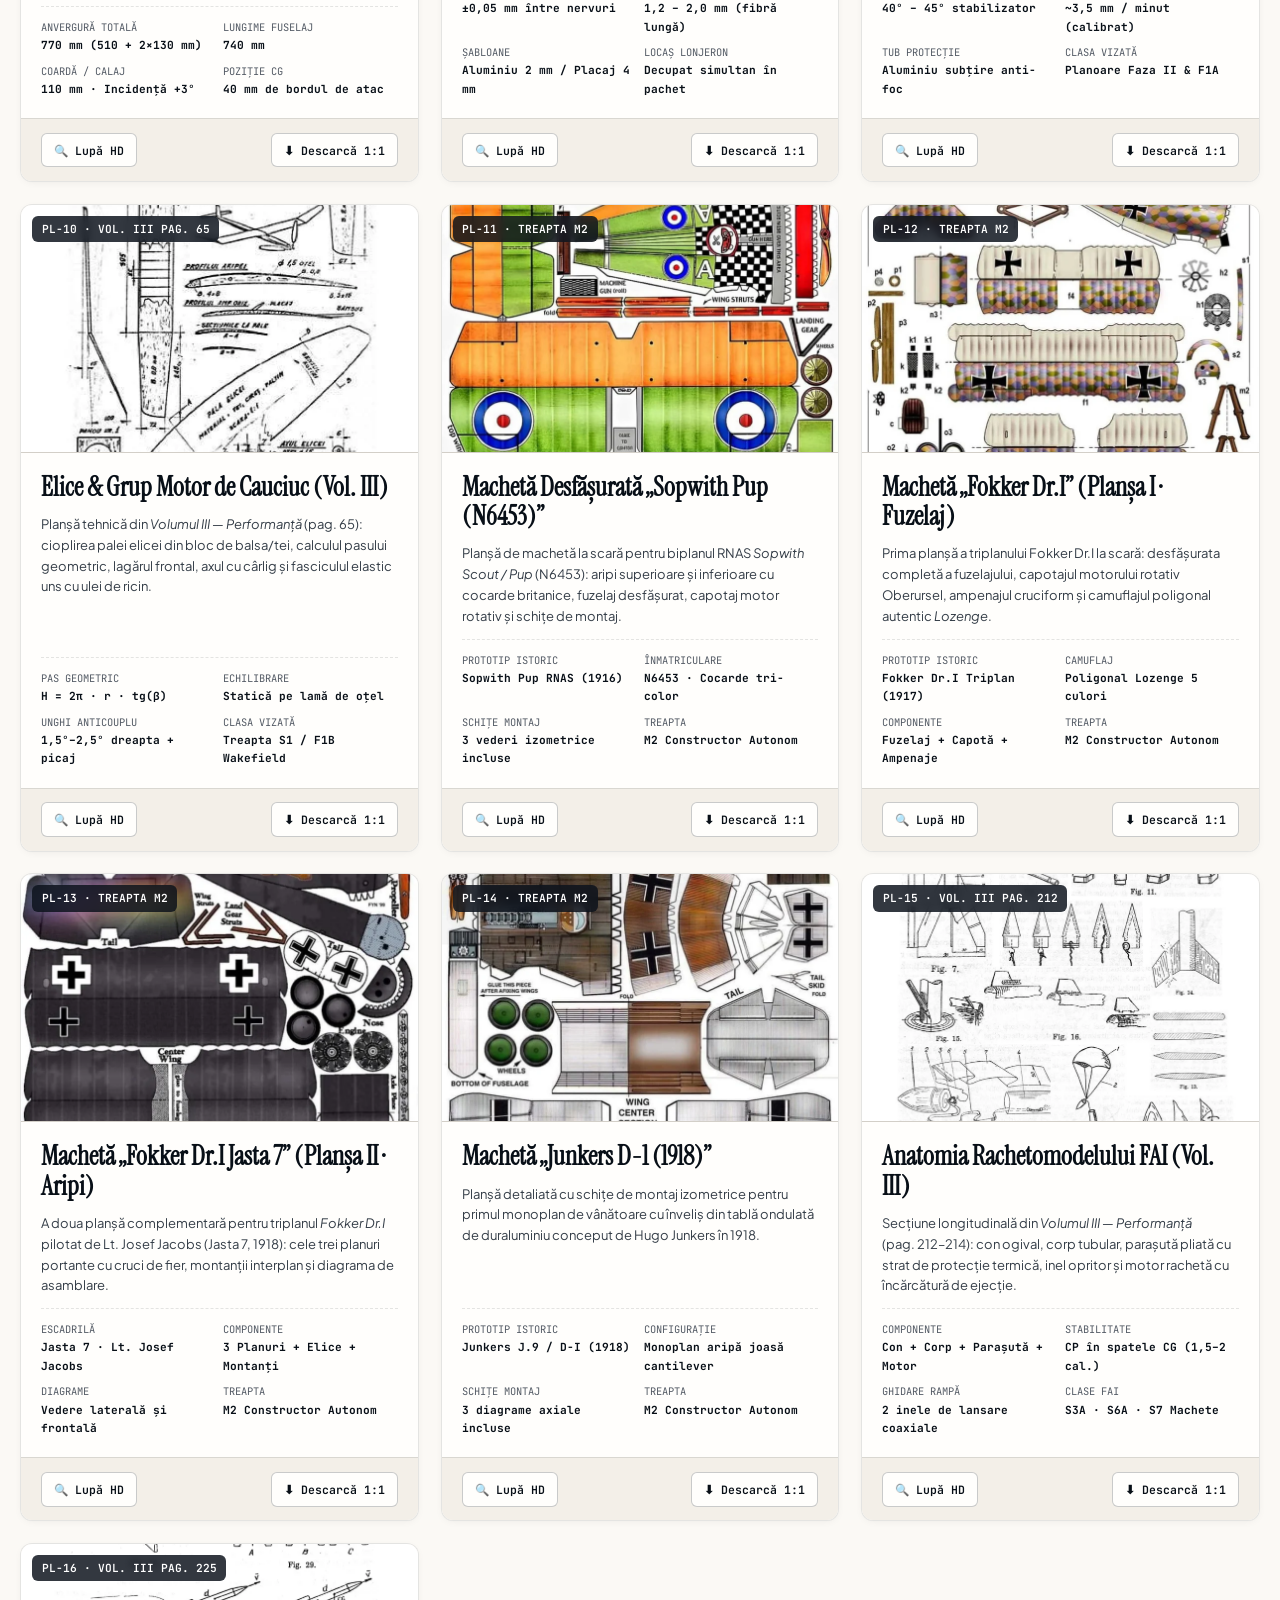
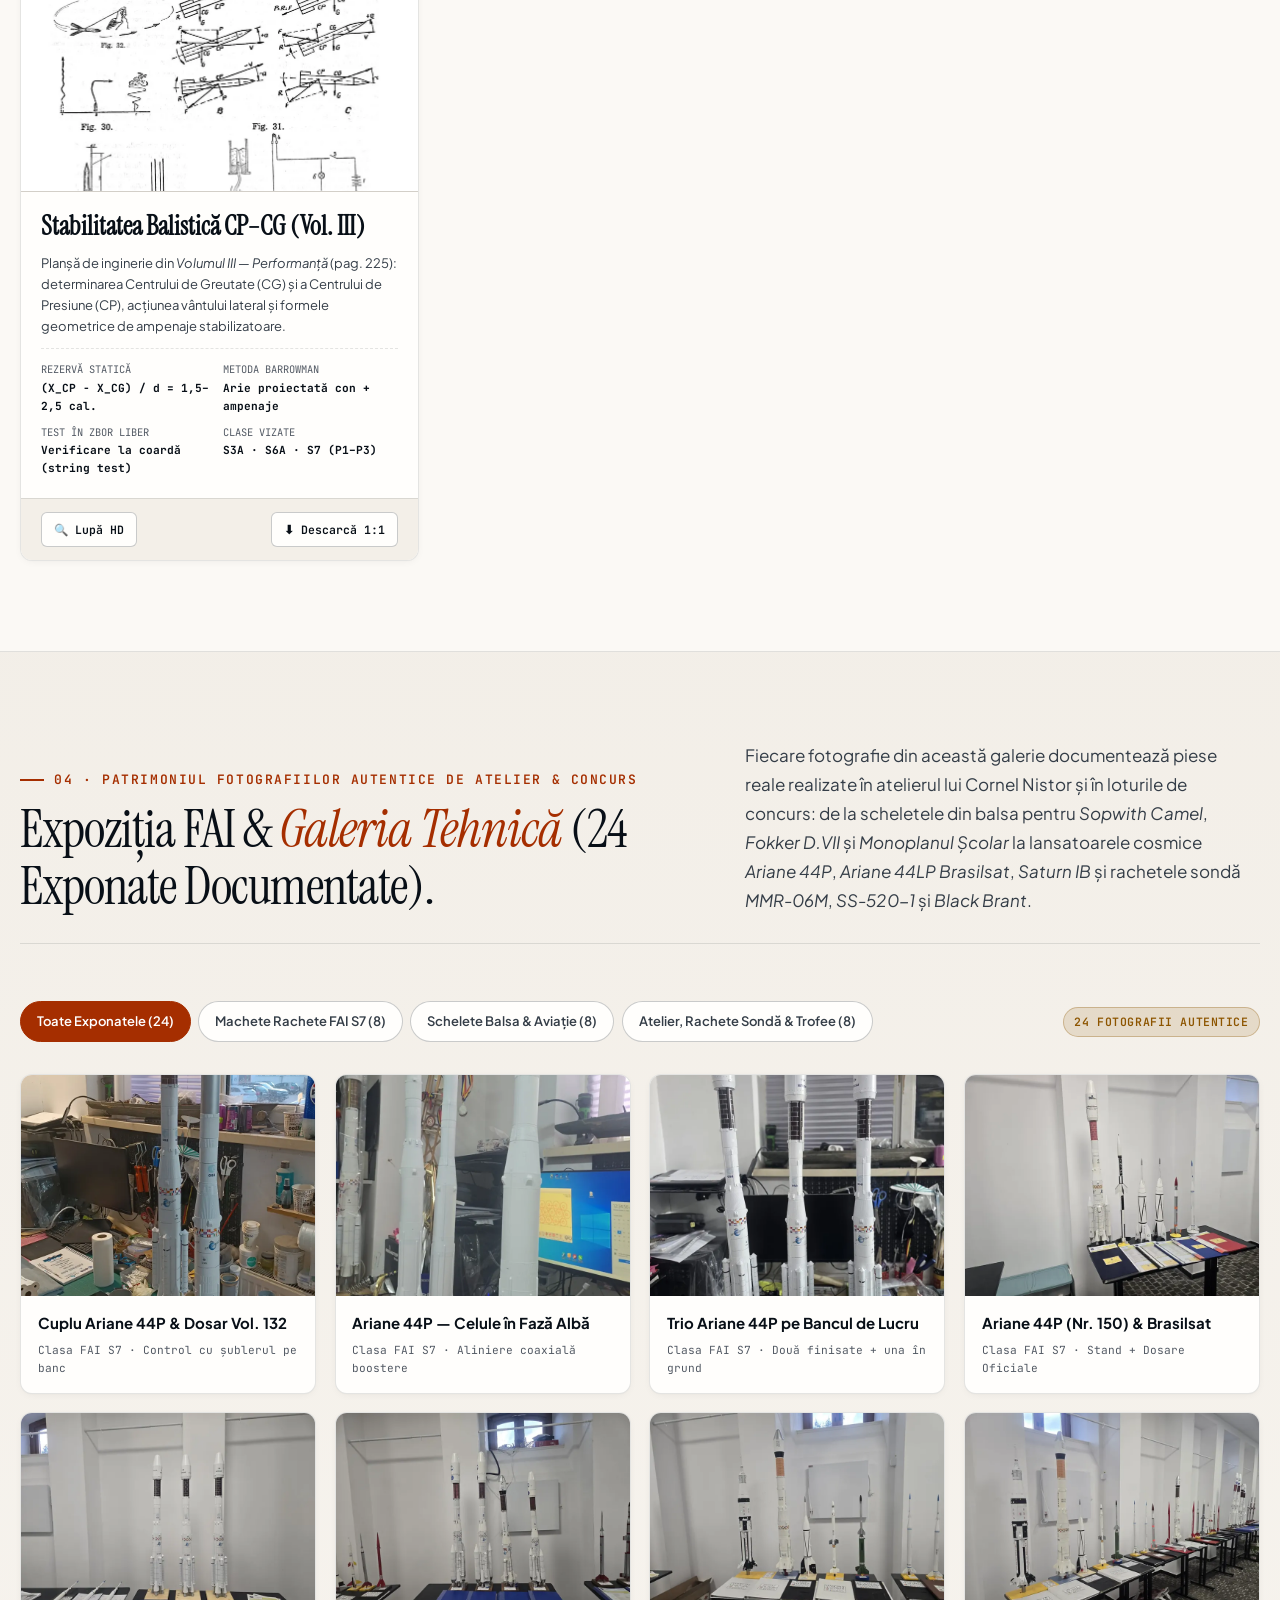
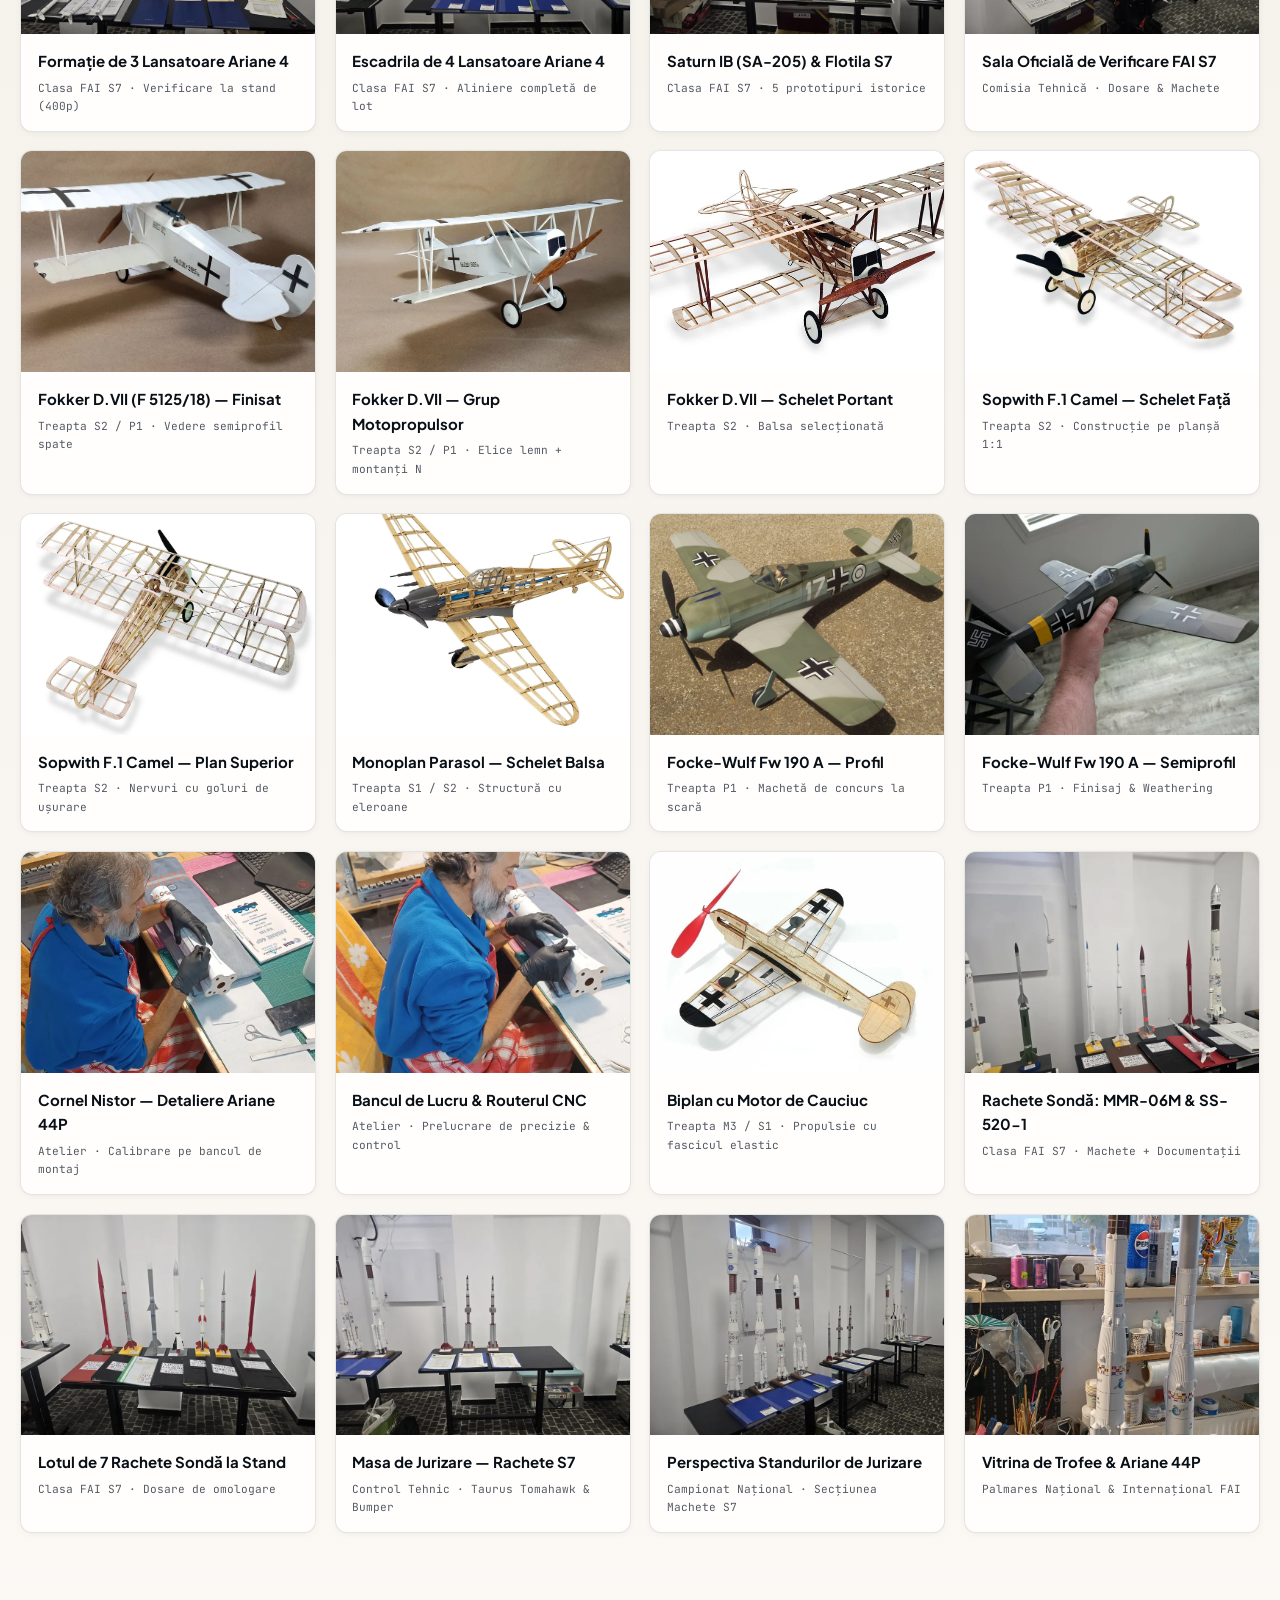
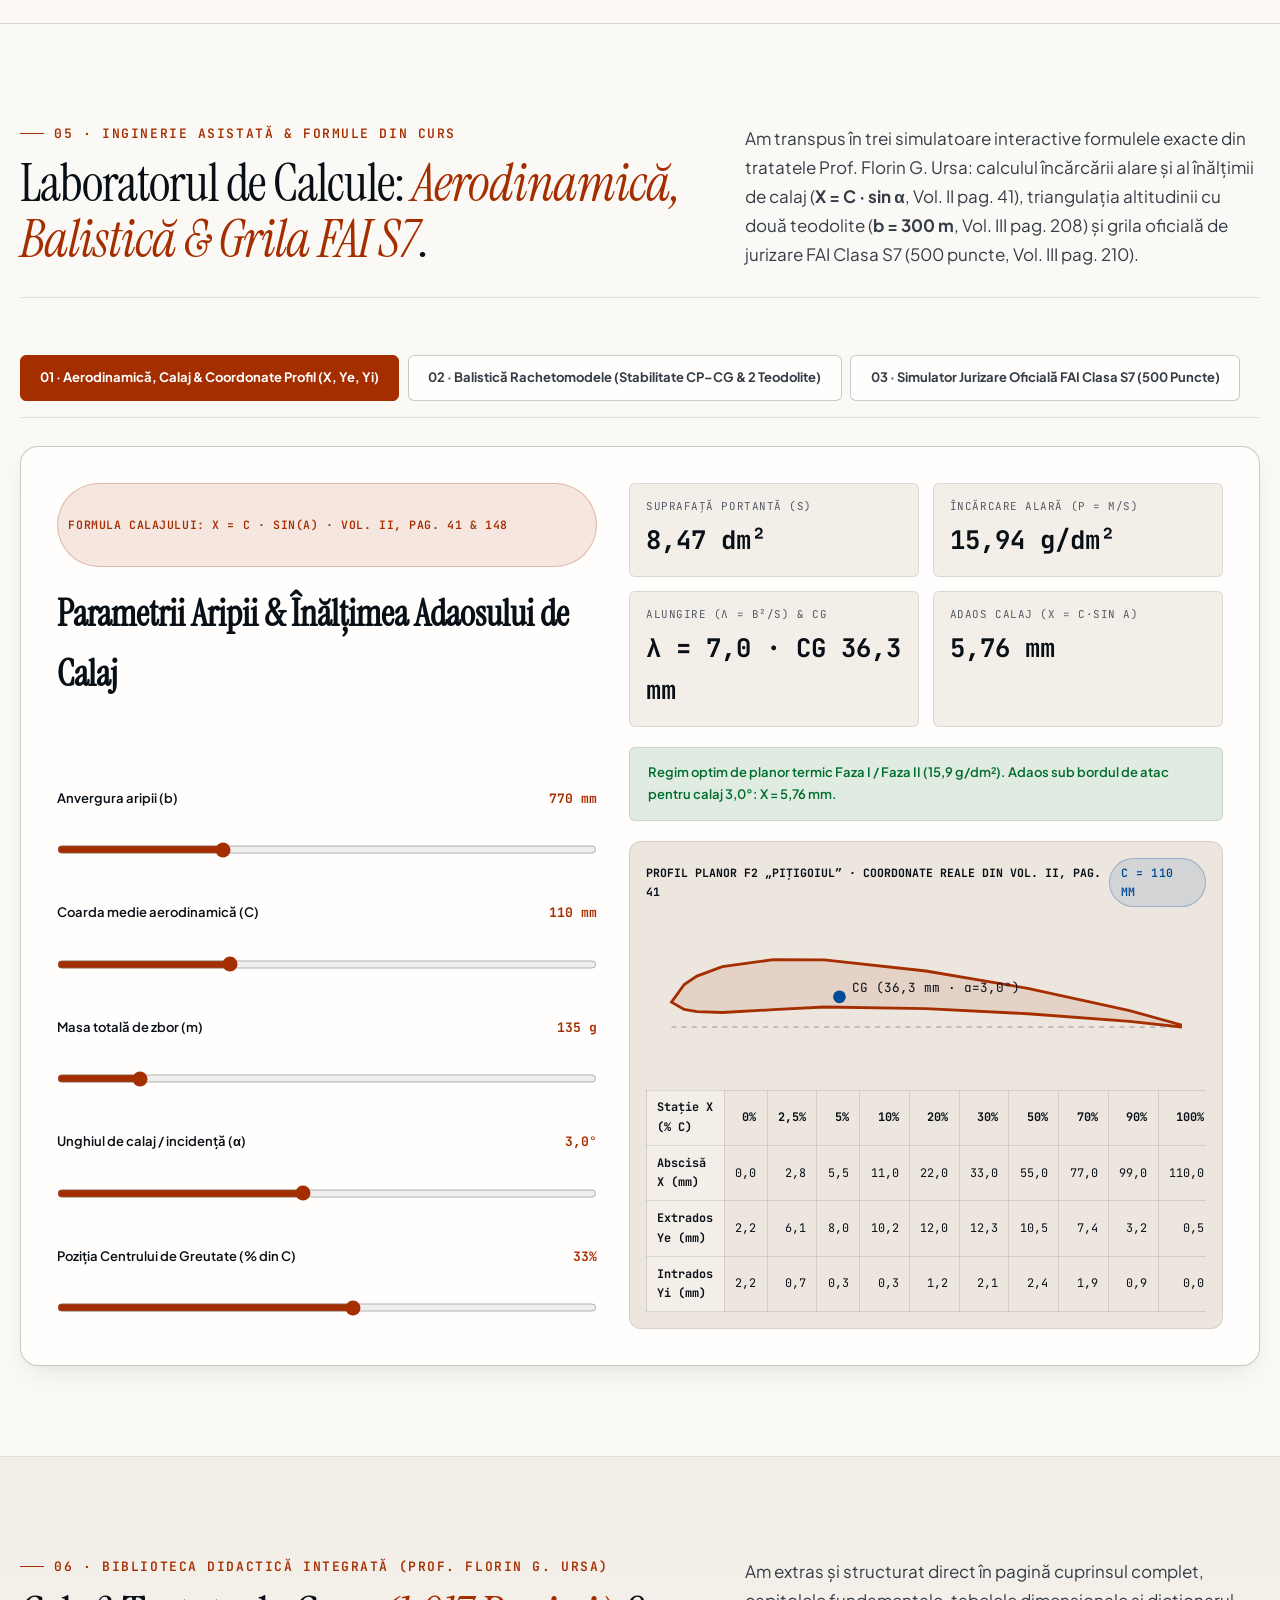
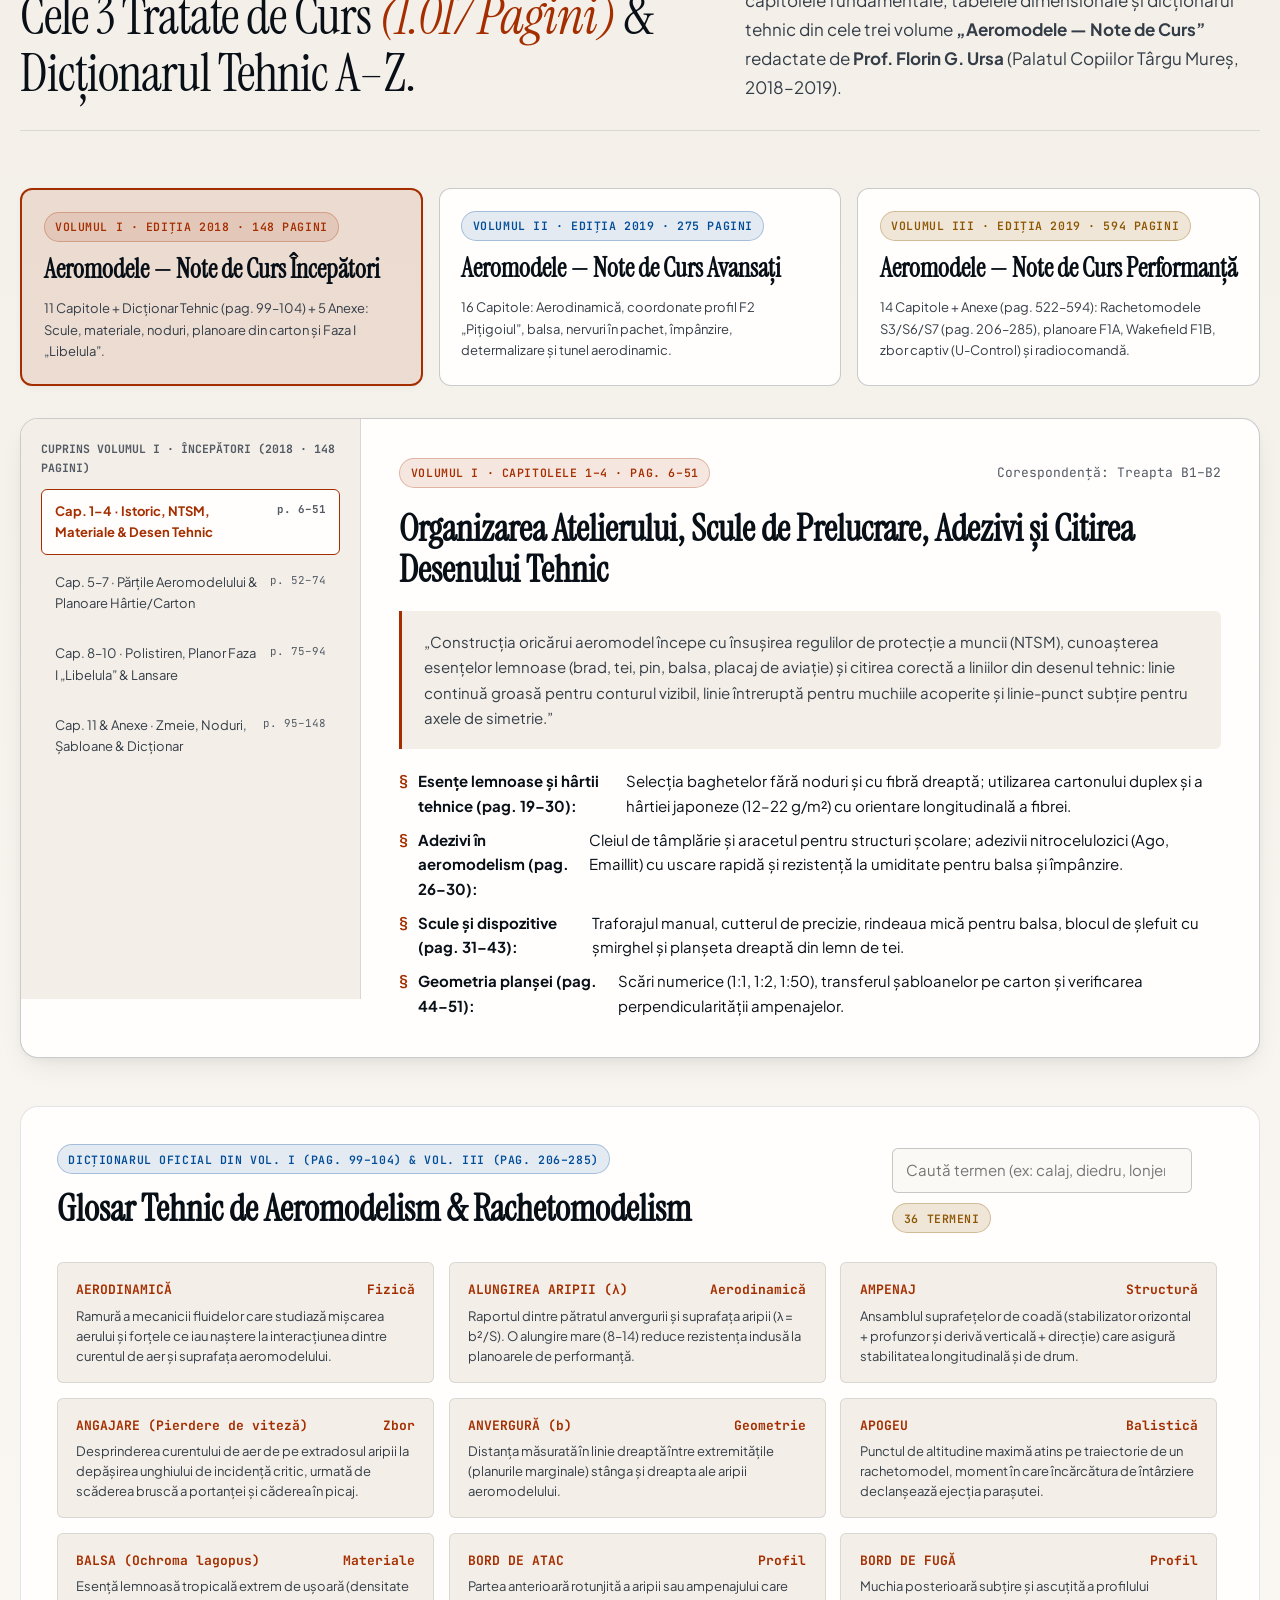
==== commit 03dca3b3: "feat(v2): replace raster badge with 6 geometric SVG logo concepts & production kit via kaankiziltug/" ====
--- a/v2/index.html
+++ b/v2/index.html
@@ -25,9 +25,11 @@
   <link rel="preconnect" href="https://fonts.gstatic.com" crossorigin>
   <link href="https://fonts.googleapis.com/css2?family=Instrument+Serif:ital@0;1&amp;family=JetBrains+Mono:wght@400;500;600;700&amp;family=Plus+Jakarta+Sans:wght@400;500;600;700&amp;display=swap" rel="stylesheet">
 
-  <!-- Favicon & App Icons -->
-  <link rel="icon" type="image/svg+xml" href="assets/favicon.svg">
-  <link rel="apple-touch-icon" href="assets/logo-emblem.png">
+  <!-- Favicon & App Icons (Generated via kaankiziltug/logo-design-skill) -->
+  <link rel="icon" href="logos/kit/favicon.ico" sizes="32x32">
+  <link rel="icon" type="image/svg+xml" href="logos/kit/favicon.svg">
+  <link rel="apple-touch-icon" href="logos/kit/apple-touch-icon.png">
+  <link rel="manifest" href="logos/kit/site.webmanifest">
 
   <link rel="stylesheet" href="styles.css">
 
@@ -39,7 +41,7 @@
     "name": "NOVA Tech Models — Atelierul de Modelism Tehnic Cornel Nistor",
     "description": "Centru de excelență în aeromodelism, rachetomodelism FAI (S3, S6, S7), navomodelism și machete statice, bazat pe programa în 4 etape și 12 trepte (B1–P3) și tratatele de curs redactate de Prof. Florin G. Ursa.",
     "url": "https://lefterpatrickandrei-sketch.github.io/nova-tech-models/v2/",
-    "logo": "https://lefterpatrickandrei-sketch.github.io/nova-tech-models/v2/assets/logo-emblem.png",
+    "logo": "https://lefterpatrickandrei-sketch.github.io/nova-tech-models/v2/logos/kit/icon-512.png",
     "founder": {
       "@type": "Person",
       "name": "Cornel Nistor"
@@ -69,8 +71,11 @@
   <header class="site-header">
     <div class="container header-inner">
       <a href="#top" class="brand" aria-label="NOVA Tech Models · Atelier Cornel Nistor — Pagina principală">
-        <span class="brand-mark">
-          <img src="assets/img/nova-atelier-logo-800.webp" width="46" height="46" alt="Emblema NOVA Tech Models — Atelier Cornel Nistor">
+        <span class="brand-mark" aria-hidden="true">
+          <svg viewBox="0 0 256 256" fill="none" xmlns="http://www.w3.org/2000/svg">
+            <path fill="currentColor" fill-rule="evenodd" d="M128 20 L232 124 V180 L156 104 V196 L180 220 H76 L100 196 V104 L24 180 V124 Z M128 60 L148 80 L128 100 L108 80 Z"/>
+            <path fill="var(--accent-primary)" d="M128 116 L144 132 V236 L128 220 L112 236 V132 Z"/>
+          </svg>
         </span>
         <span class="brand-text">
           <span class="brand-name">NOVA Tech · Atelier Nistor</span>
@@ -2311,9 +2316,12 @@
   <footer class="site-footer">
     <div class="container footer-grid">
       <div style="display: flex; align-items: center; gap: 1.1rem;">
-        <button type="button" class="brand-mark" style="width: 3.75rem; height: 3.75rem; flex-shrink: 0; cursor: pointer;" data-lightbox-src="assets/img/nova-atelier-logo-1600.webp" data-lightbox-title="Emblema Oficială NOVA Tech Models — Atelier Cornel Nistor (AERO · RACHETO · FAI S7)" aria-label="Mărește emblema oficială NOVA Tech Models">
-          <img src="assets/img/nova-atelier-logo-800.webp" width="60" height="60" loading="lazy" alt="Emblema Oficială NOVA Tech Models · Aero · Racheto · FAI S7">
-        </button>
+        <a href="logos/index.html" class="brand-mark" style="width: 3.5rem; height: 3.5rem; flex-shrink: 0;" title="Deschide Studioul de Logo-uri (6 Concepte &amp; Test 16px)">
+          <svg viewBox="0 0 256 256" fill="none" xmlns="http://www.w3.org/2000/svg" aria-hidden="true">
+            <path fill="currentColor" fill-rule="evenodd" d="M128 20 L232 124 V180 L156 104 V196 L180 220 H76 L100 196 V104 L24 180 V124 Z M128 60 L148 80 L128 100 L108 80 Z"/>
+            <path fill="var(--accent-primary)" d="M128 116 L144 132 V236 L128 220 L112 236 V132 Z"/>
+          </svg>
+        </a>
         <div>
           <strong style="color: var(--text-primary); font-family: var(--font-display); font-size: 1.15rem;">
             NOVA Tech Models · Atelierul de Modelism Tehnic Cornel Nistor (V2)
@@ -2325,9 +2333,8 @@
       </div>
       <div style="display: flex; flex-wrap: wrap; align-items: center; gap: 1rem; font-family: var(--font-mono);">
         <a href="#top">↑ Înapoi sus</a>
-        <a href="#plansoteca">Planșotecă 1:1</a>
-        <a href="assets/logo.svg" download>⬇ Logo SVG</a>
-        <a href="assets/logo-emblem.png" download>⬇ Emblemă PNG</a>
+        <a href="logos/index.html">✦ Studio Logo (6 Concepte)</a>
+        <a href="assets/logo.svg" download>⬇ Logo Lockup SVG</a>
         <a href="../index.html">Vezi Ediția V1</a>
       </div>
     </div>
--- a/v2/styles.css
+++ b/v2/styles.css
@@ -374,28 +374,26 @@
 }
 
 .brand-mark {
-  width: 2.85rem;
-  height: 2.85rem;
-  border-radius: 50%;
-  background: #0b111e;
-  border: 1.5px solid var(--accent-primary);
+  width: 2.75rem;
+  height: 2.75rem;
+  border-radius: var(--radius-sm);
+  background: var(--bg-elevated);
+  border: 1px solid var(--border-strong);
   display: grid;
   place-items: center;
-  overflow: hidden;
-  color: var(--accent-primary);
+  color: var(--text-primary);
   box-shadow: var(--shadow-sm);
   transition: transform 0.3s var(--ease-spring), border-color 0.3s ease, box-shadow 0.3s ease;
 }
 
-.brand-mark img {
-  width: 100%;
-  height: 100%;
-  object-fit: cover;
+.brand-mark svg {
+  width: 1.75rem;
+  height: 1.75rem;
   display: block;
 }
 
 .brand:hover .brand-mark {
-  transform: rotate(-4deg) scale(1.06);
+  transform: translateY(-1px) scale(1.04);
   border-color: var(--accent-primary);
   box-shadow: 0 0 0 3px var(--accent-primary-soft);
 }
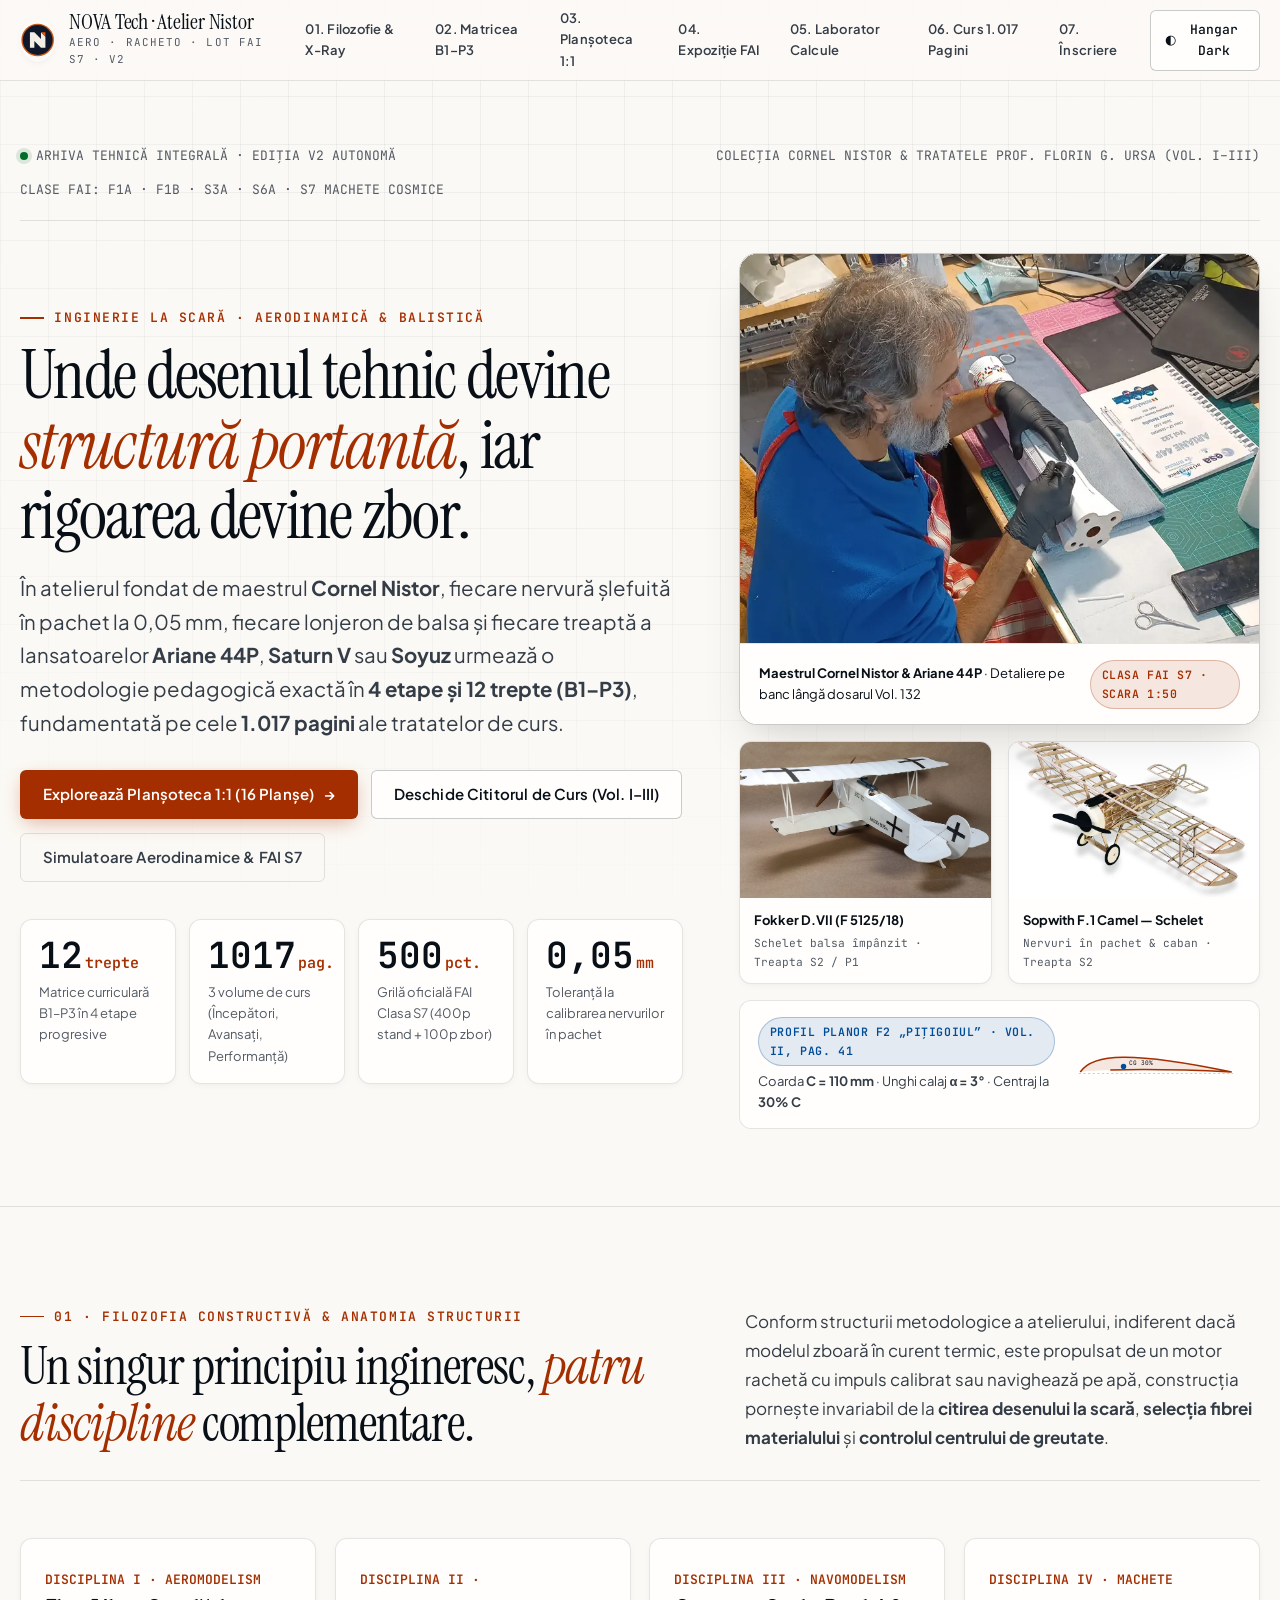
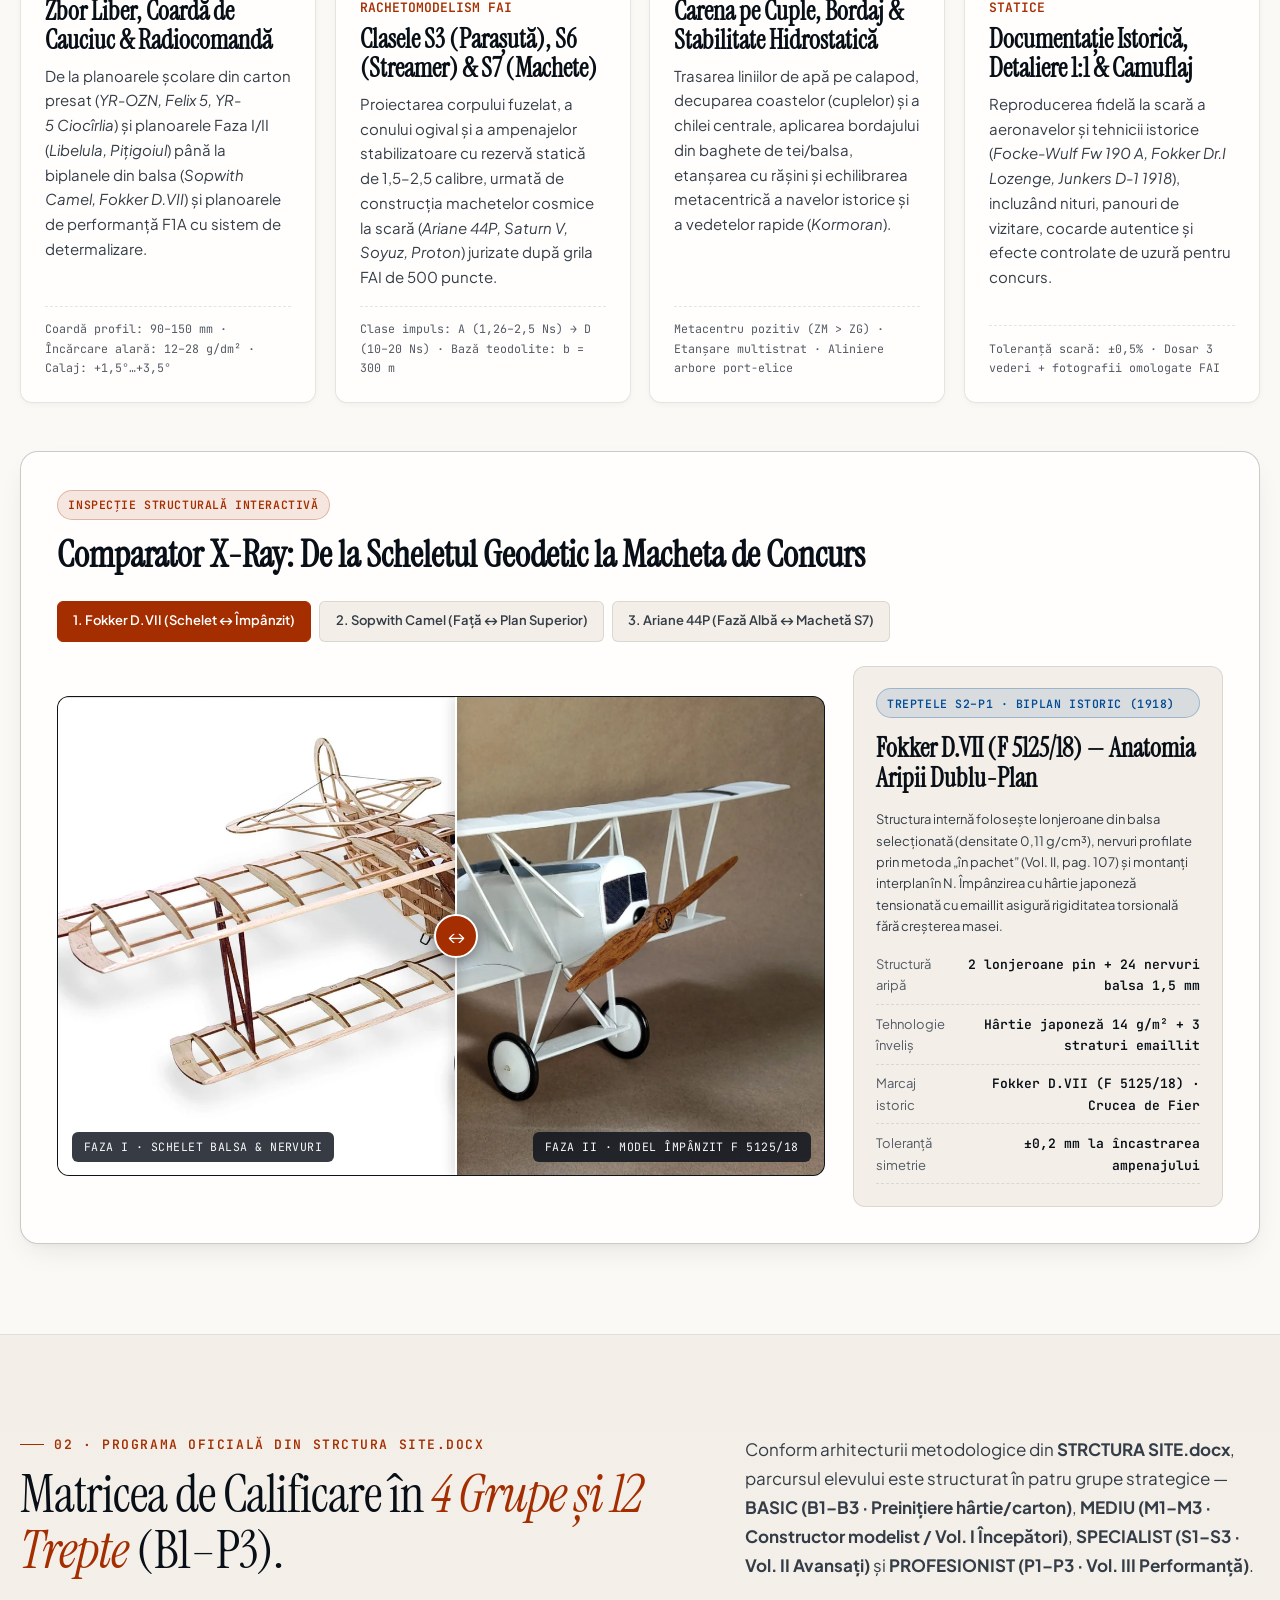
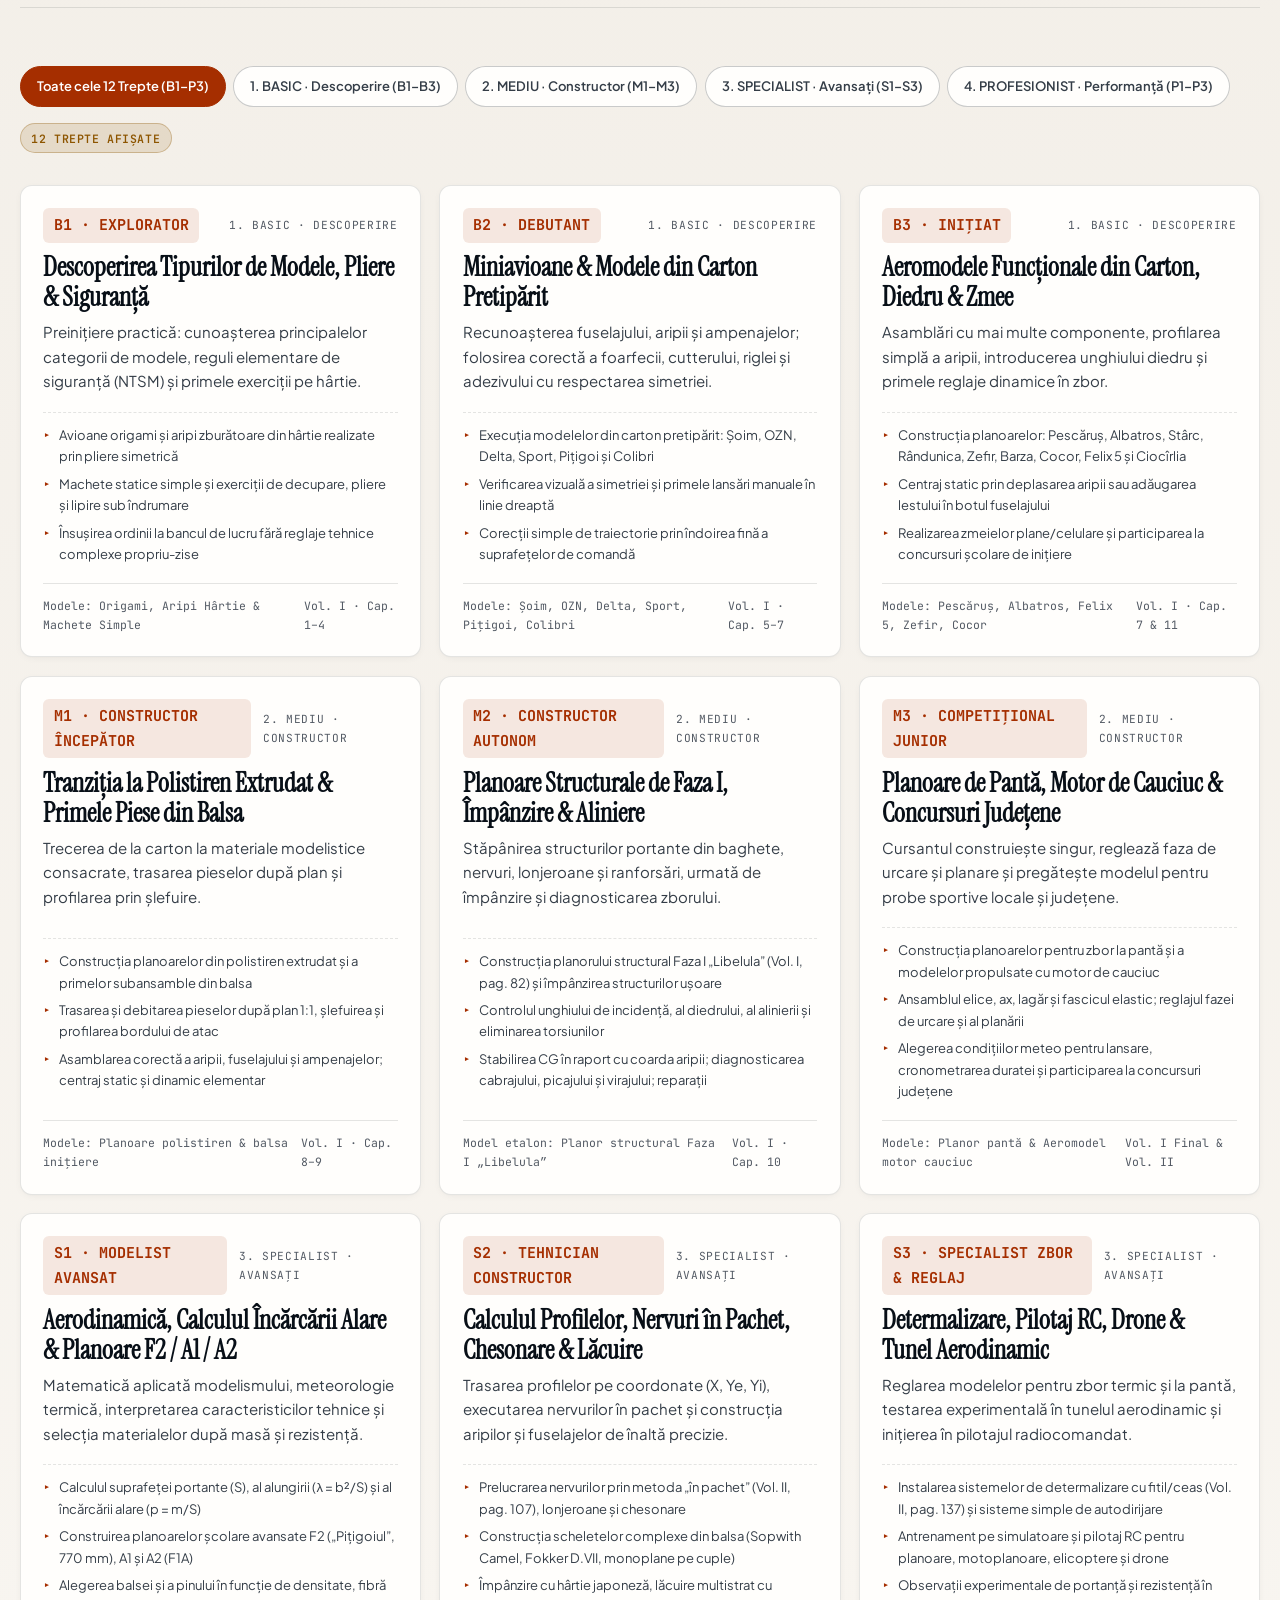
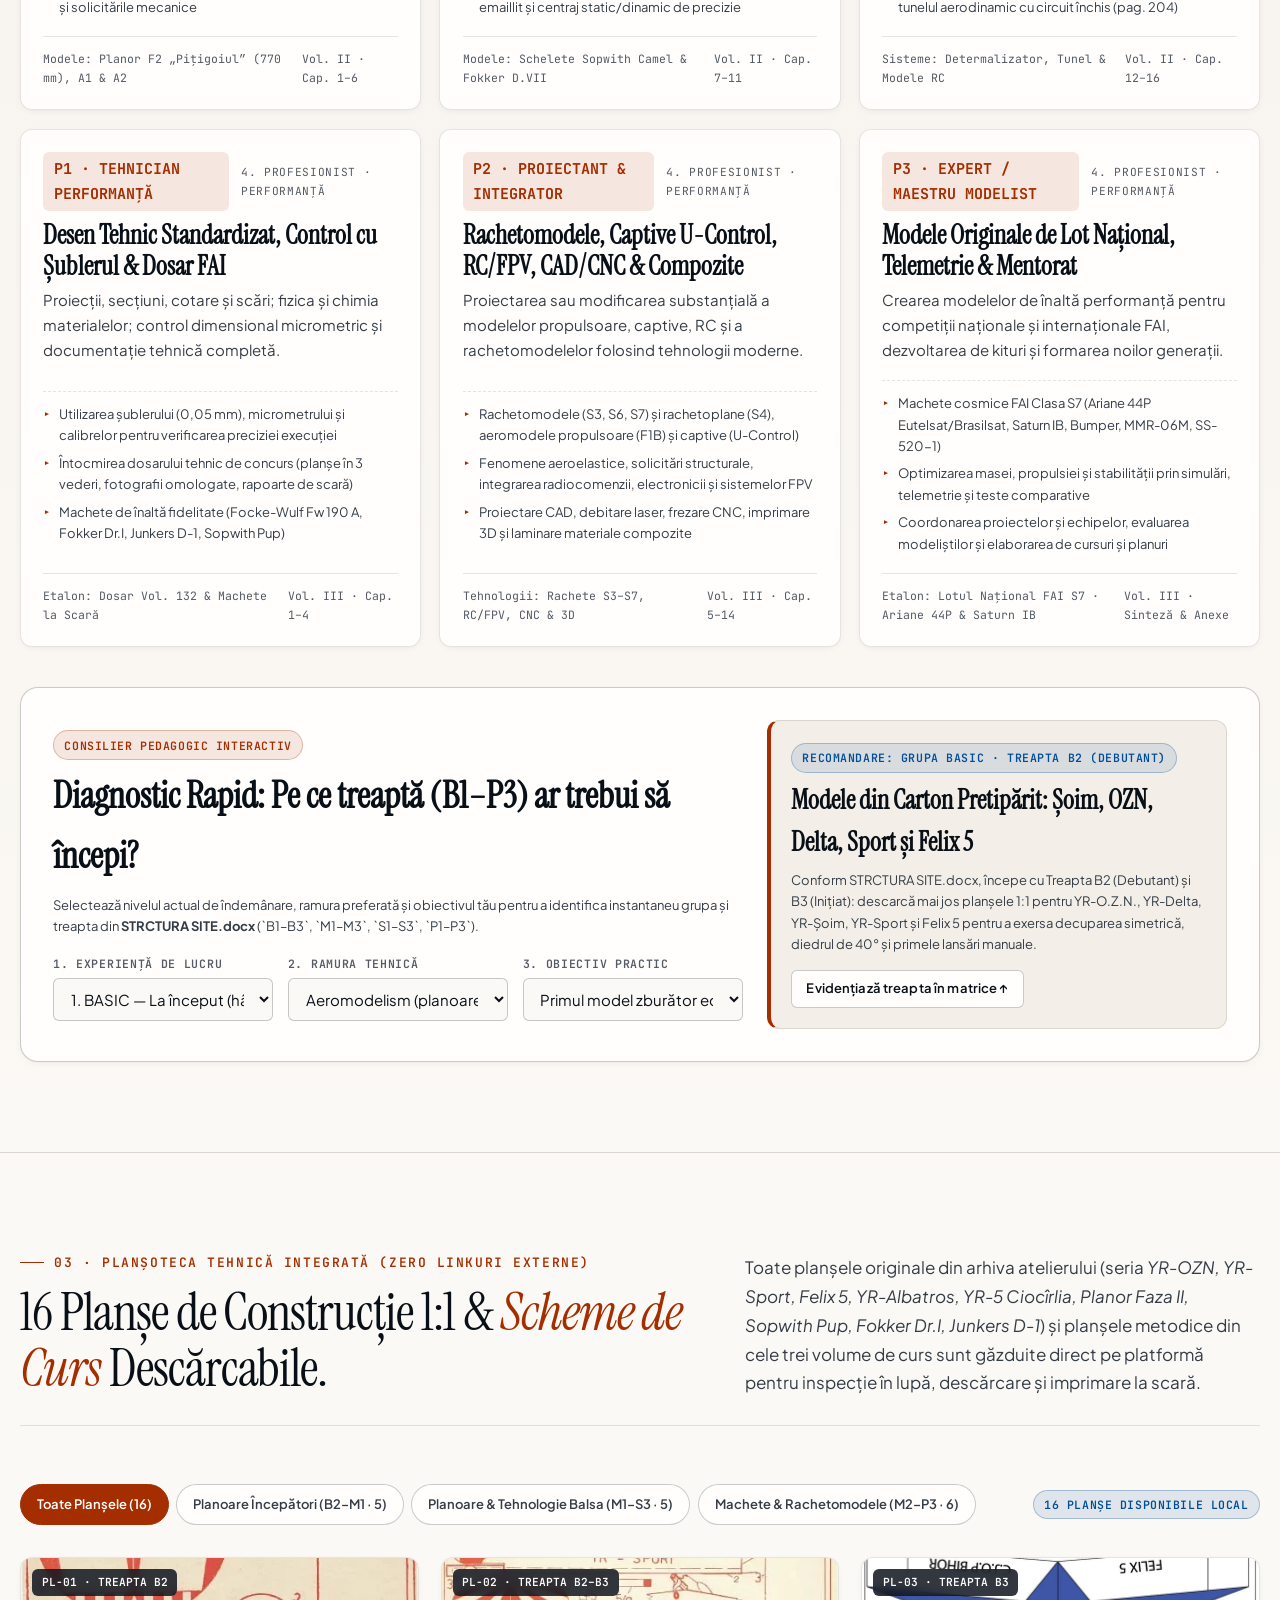
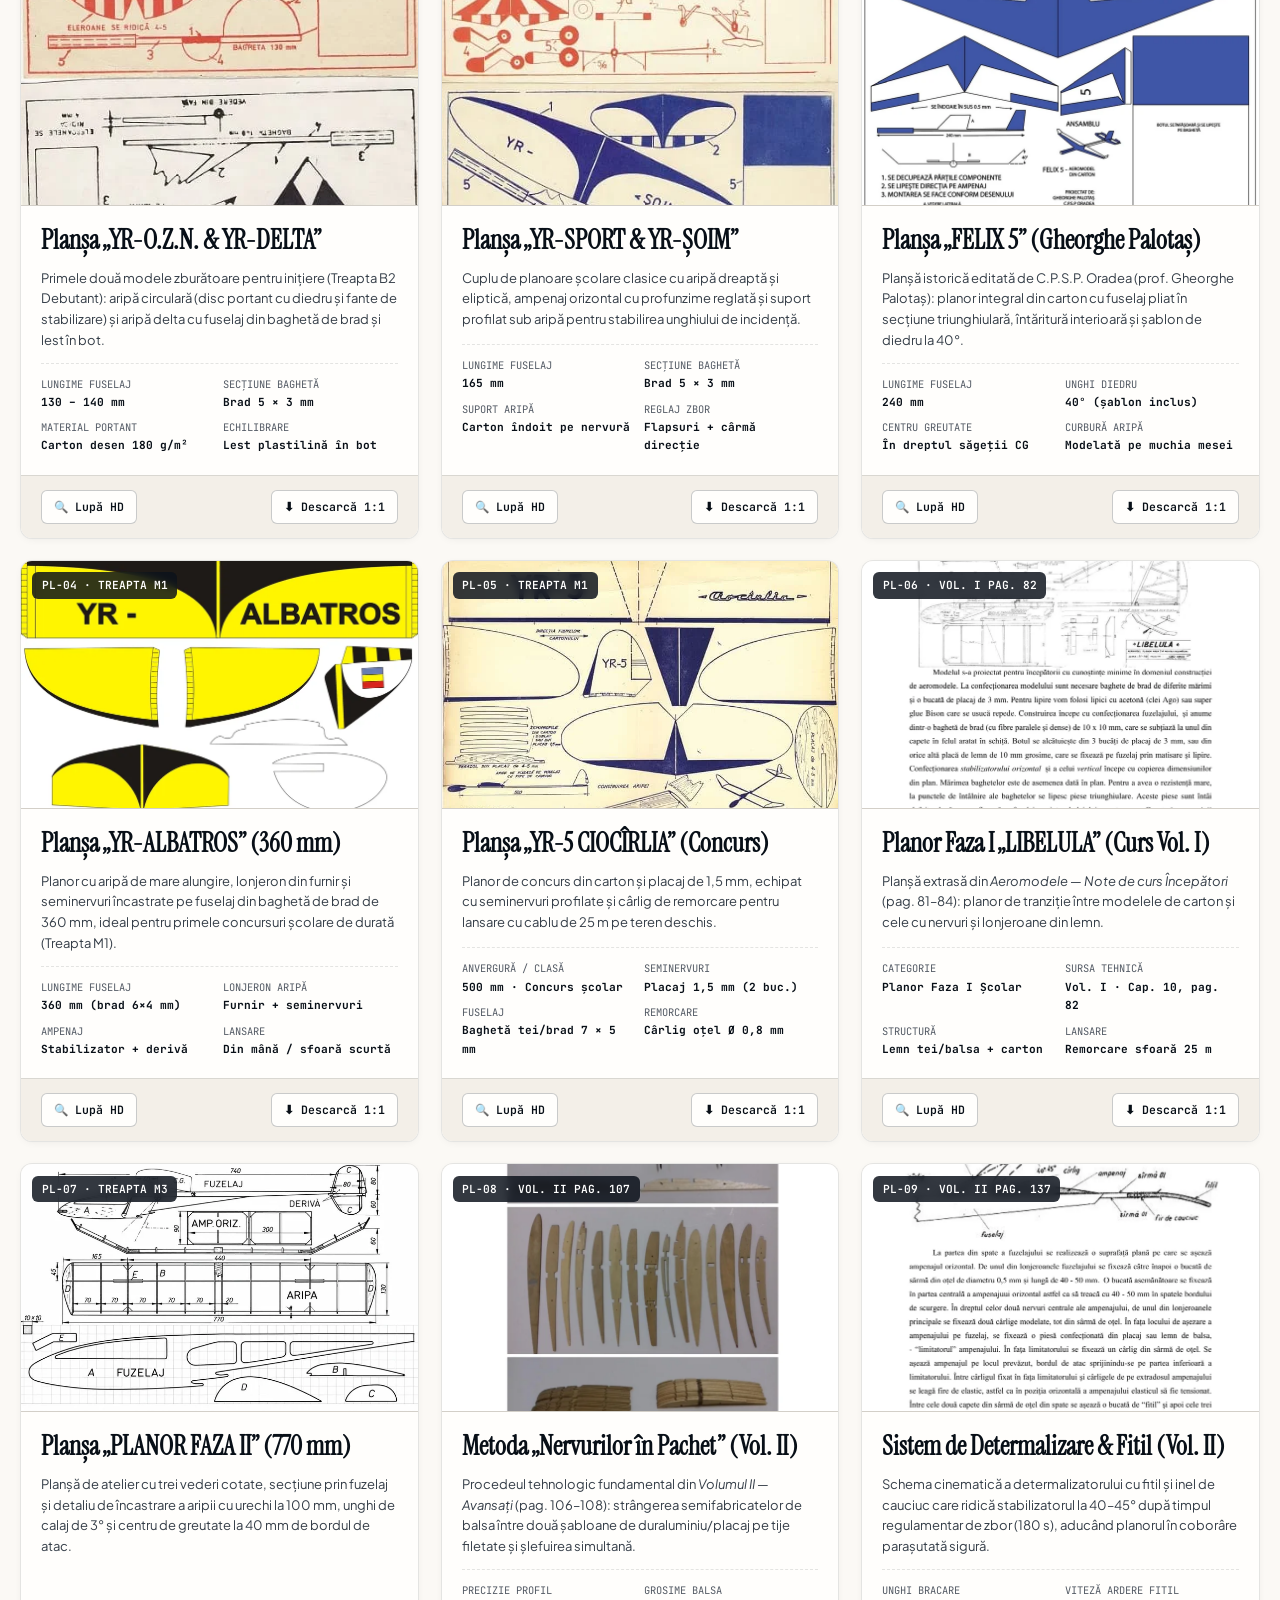
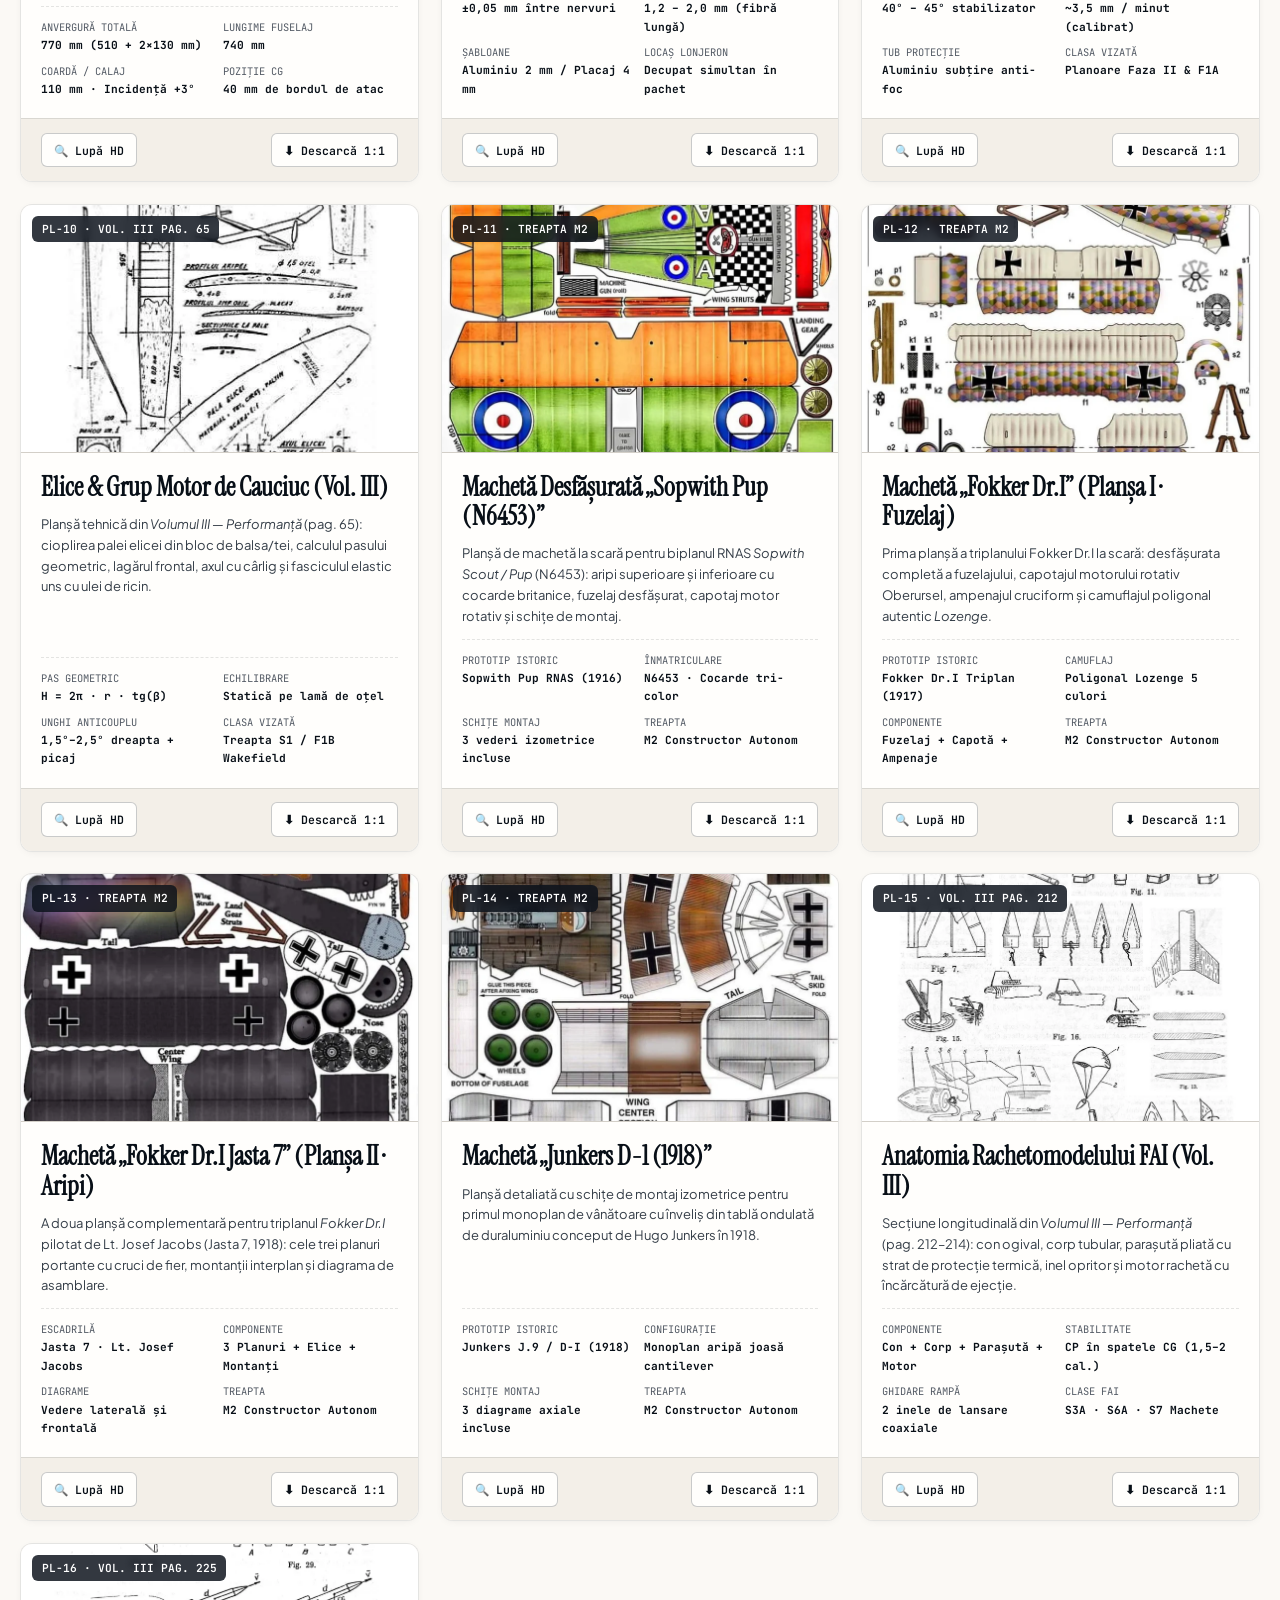
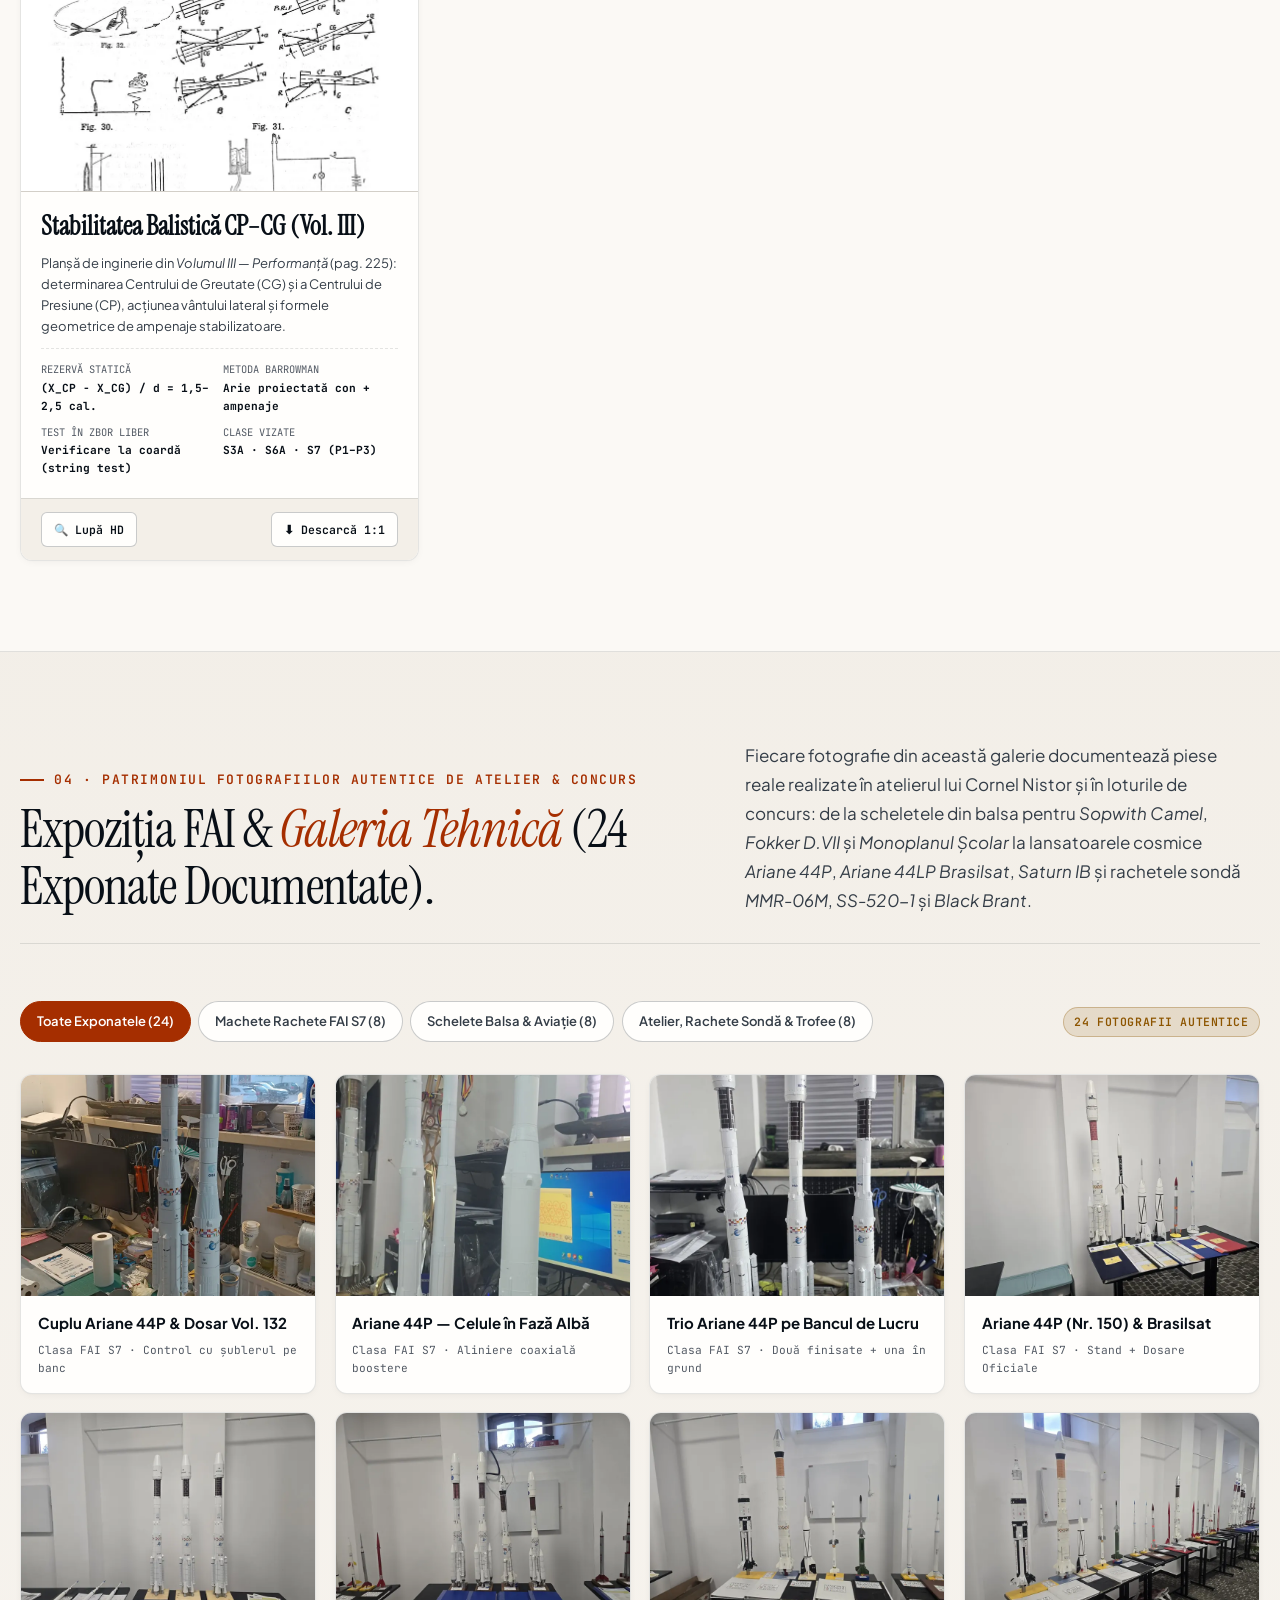
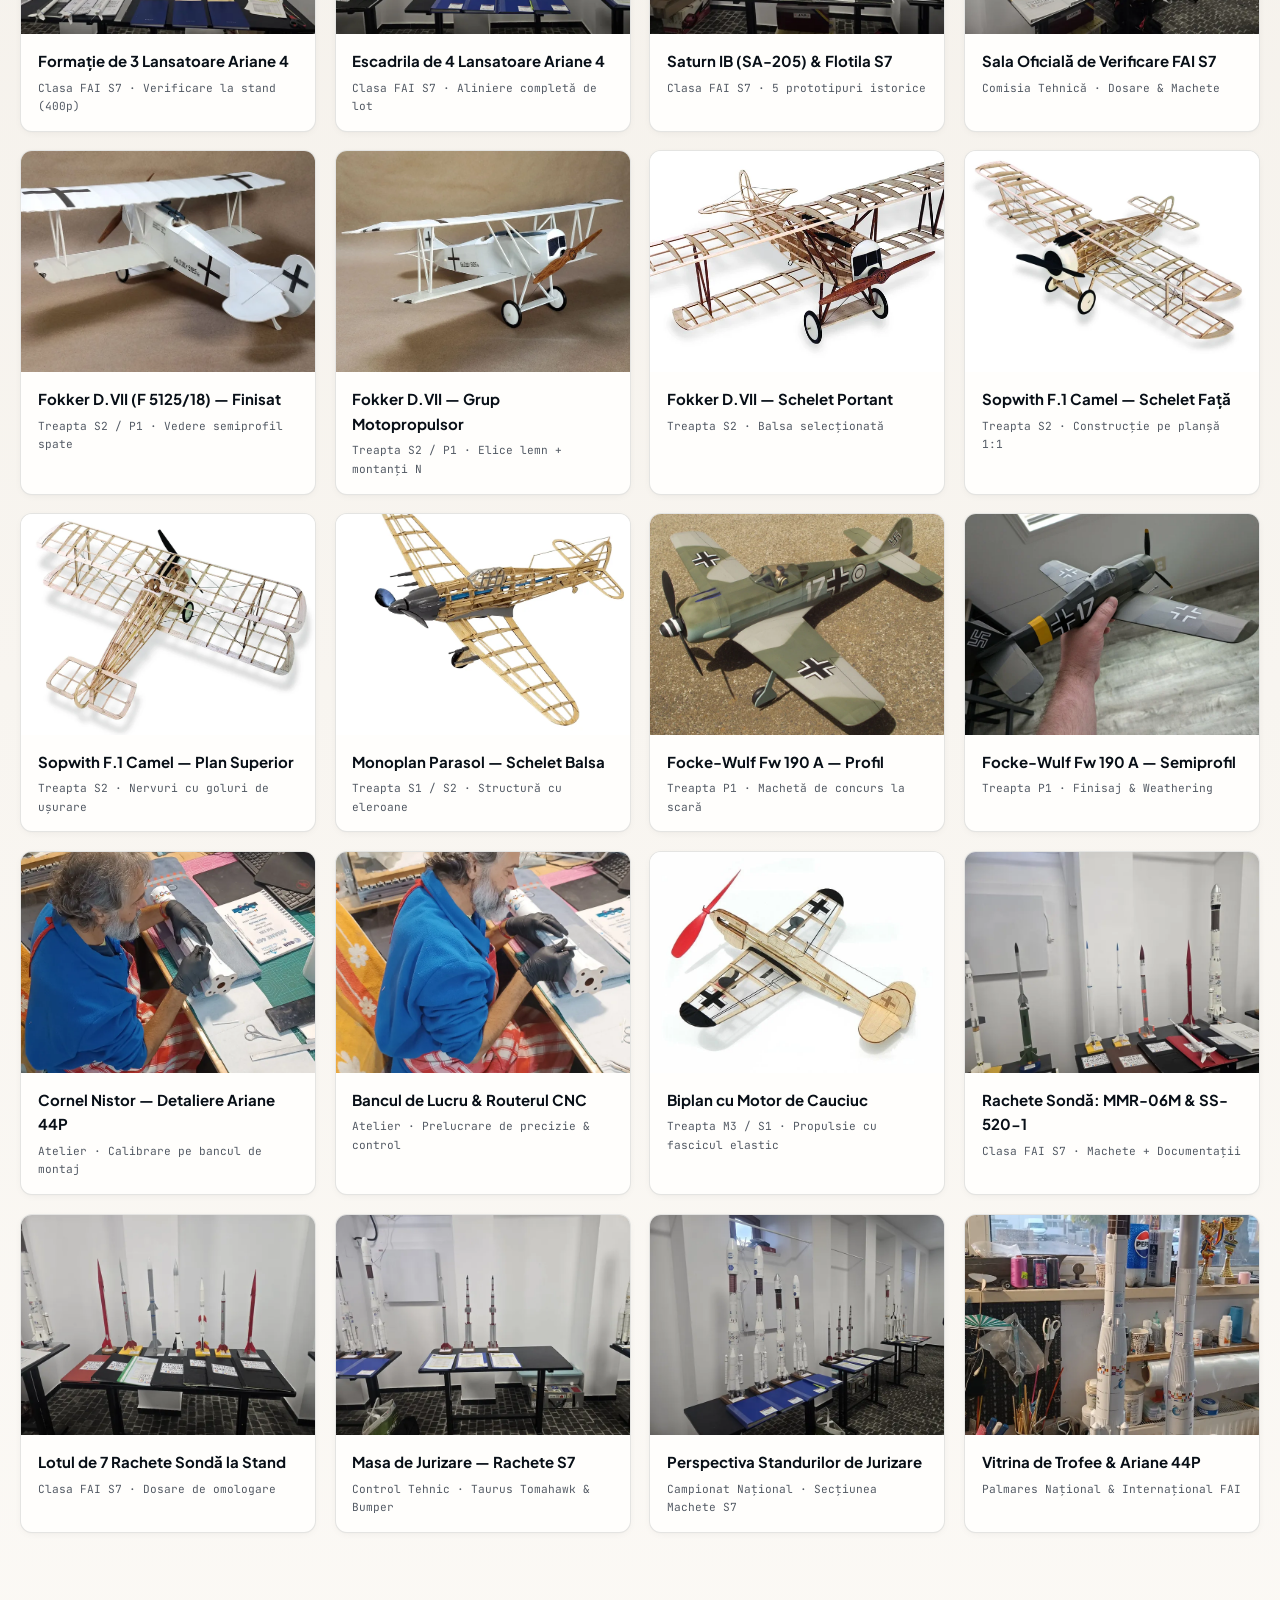
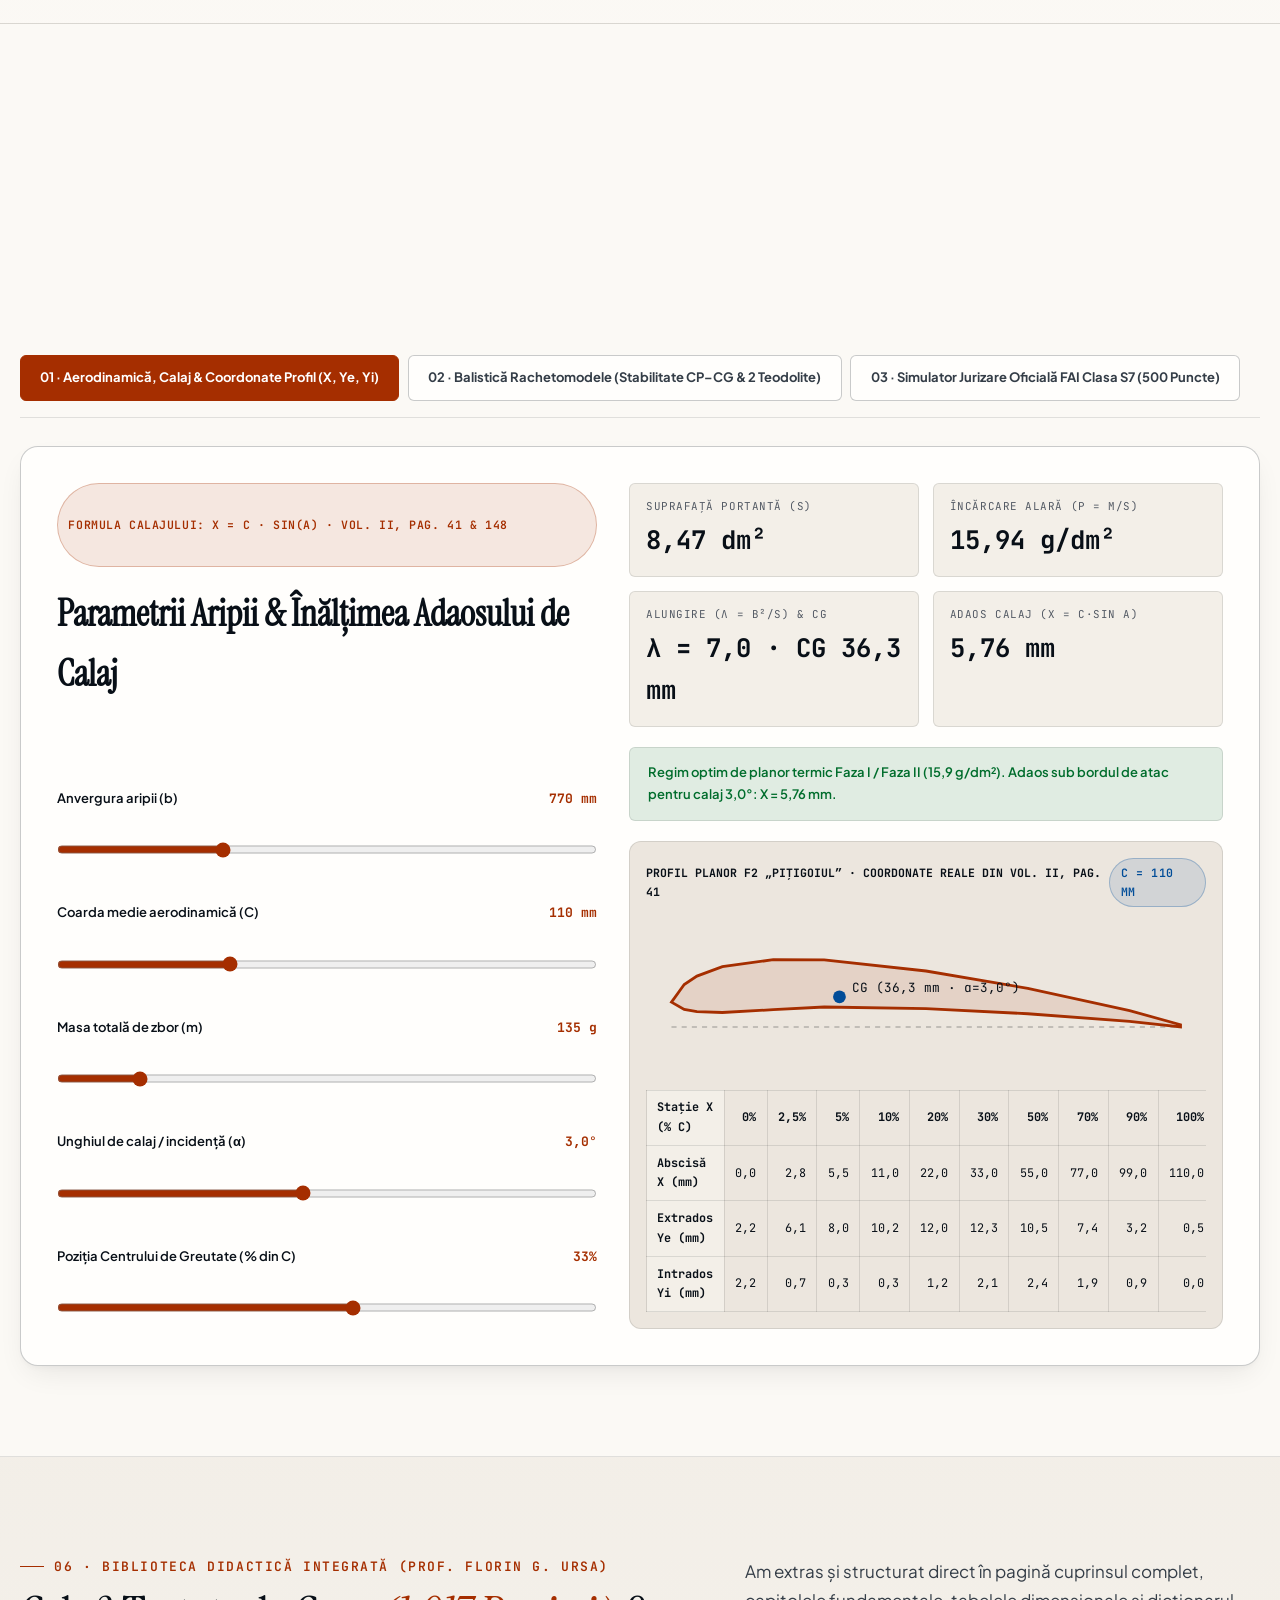
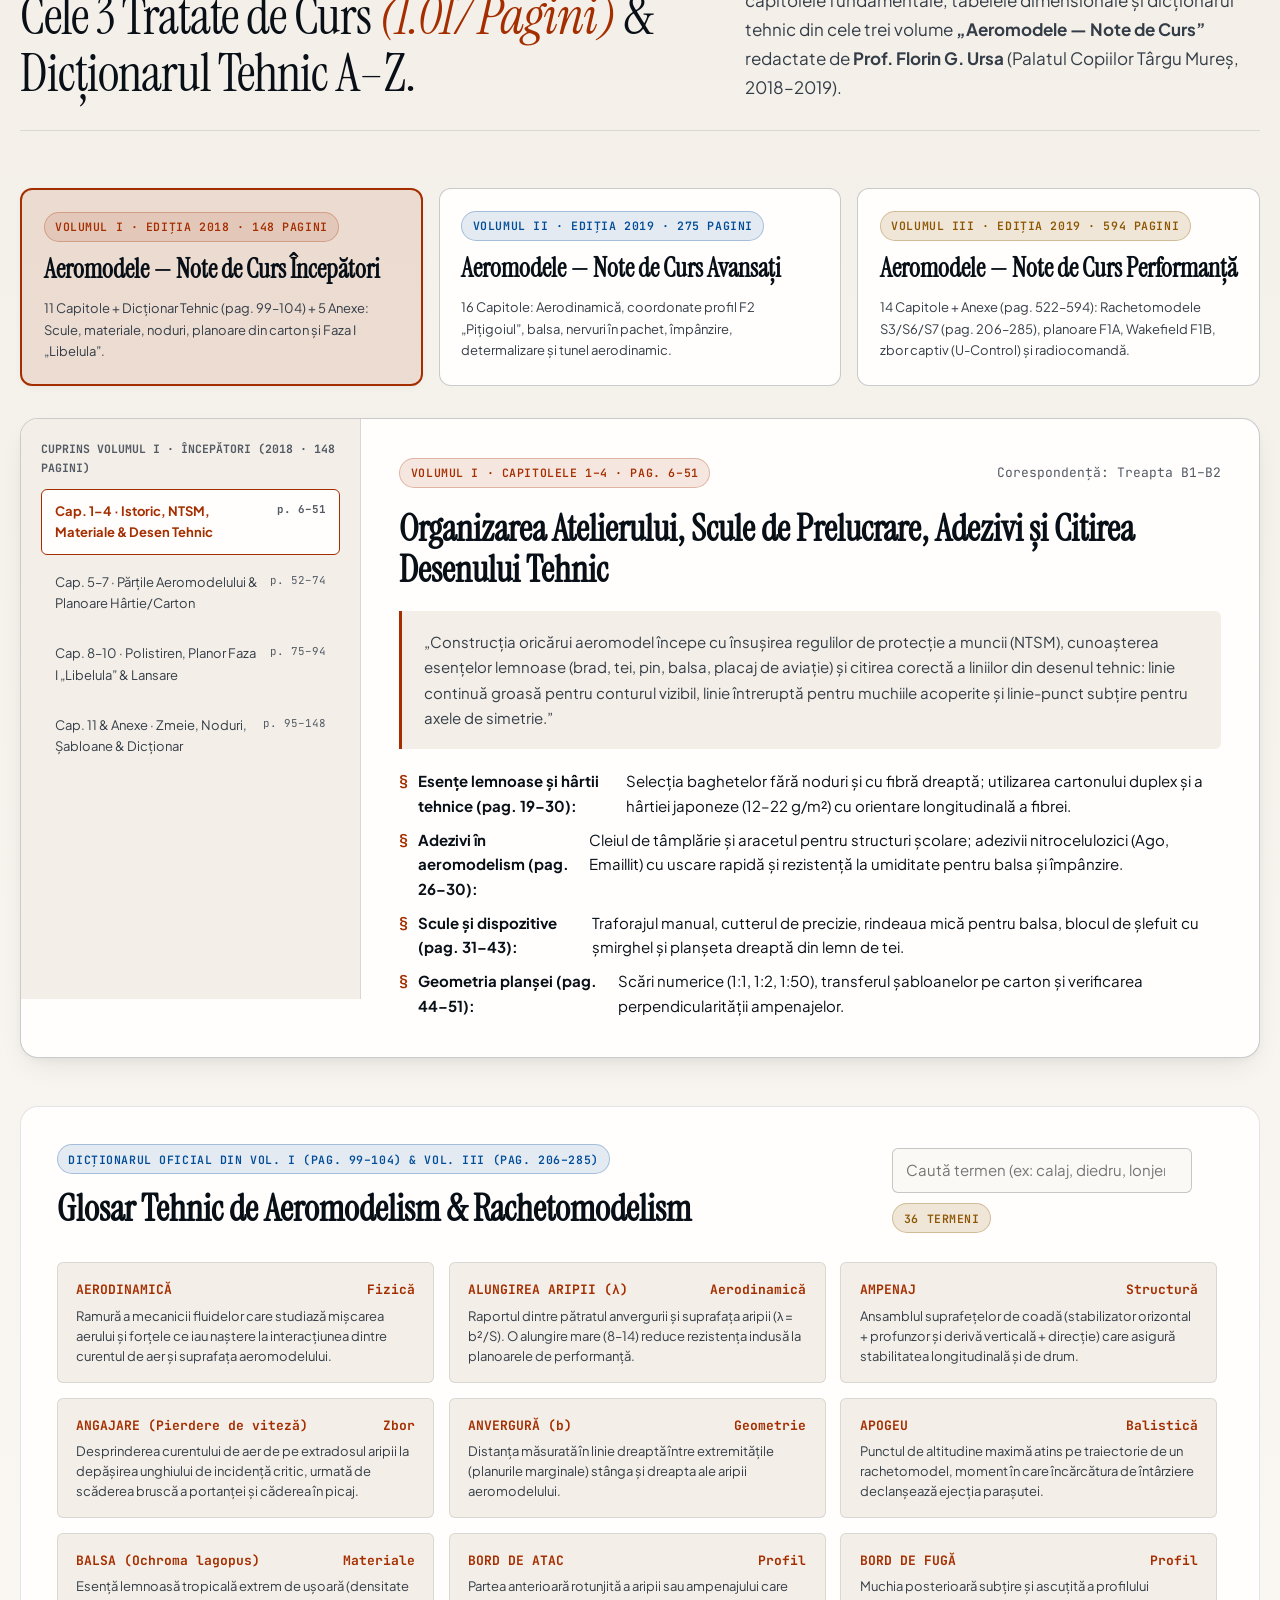
==== commit d8197556: "feat(v2): implement reactive Vernier Monogram logo system adapting dynamically to light and dark/bla" ====
--- a/v2/index.html
+++ b/v2/index.html
@@ -73,8 +73,10 @@
       <a href="#top" class="brand" aria-label="NOVA Tech Models · Atelier Cornel Nistor — Pagina principală">
         <span class="brand-mark" aria-hidden="true">
           <svg viewBox="0 0 256 256" fill="none" xmlns="http://www.w3.org/2000/svg">
-            <path fill="currentColor" fill-rule="evenodd" d="M128 20 L232 124 V180 L156 104 V196 L180 220 H76 L100 196 V104 L24 180 V124 Z M128 60 L148 80 L128 100 L108 80 Z"/>
-            <path fill="var(--accent-primary)" d="M128 116 L144 132 V236 L128 220 L112 236 V132 Z"/>
+            <circle cx="128" cy="128" r="118" fill="var(--logo-ring)"/>
+            <circle cx="128" cy="128" r="108" fill="var(--logo-disc)"/>
+            <path fill="var(--logo-n)" d="M72 184 V72 H104 L152 120 V72 L184 104 V184 H152 L104 136 V184 Z"/>
+            <path fill="var(--logo-wing)" d="M152 72 H184 V104 Z"/>
           </svg>
         </span>
         <span class="brand-text">
@@ -2316,10 +2318,12 @@
   <footer class="site-footer">
     <div class="container footer-grid">
       <div style="display: flex; align-items: center; gap: 1.1rem;">
-        <a href="logos/index.html" class="brand-mark" style="width: 3.5rem; height: 3.5rem; flex-shrink: 0;" title="Deschide Studioul de Logo-uri (6 Concepte &amp; Test 16px)">
+        <a href="logos/index.html" class="brand-mark" style="width: 3.5rem; height: 3.5rem; flex-shrink: 0;" title="Deschide Studioul de Logo-uri (6 Concepte &amp; Reactivitate la Fundal)">
           <svg viewBox="0 0 256 256" fill="none" xmlns="http://www.w3.org/2000/svg" aria-hidden="true">
-            <path fill="currentColor" fill-rule="evenodd" d="M128 20 L232 124 V180 L156 104 V196 L180 220 H76 L100 196 V104 L24 180 V124 Z M128 60 L148 80 L128 100 L108 80 Z"/>
-            <path fill="var(--accent-primary)" d="M128 116 L144 132 V236 L128 220 L112 236 V132 Z"/>
+            <circle cx="128" cy="128" r="118" fill="var(--logo-ring)"/>
+            <circle cx="128" cy="128" r="108" fill="var(--logo-disc)"/>
+            <path fill="var(--logo-n)" d="M72 184 V72 H104 L152 120 V72 L184 104 V184 H152 L104 136 V184 Z"/>
+            <path fill="var(--logo-wing)" d="M152 72 H184 V104 Z"/>
           </svg>
         </a>
         <div>
--- a/v2/styles.css
+++ b/v2/styles.css
@@ -63,9 +63,21 @@
   --radius-lg: 18px;
   --radius-xl: 24px;
   --container-max: 1380px;
+
+  /* Reactive Vernier Monogram Tokens — Light Background */
+  --logo-ring: #c85a17;
+  --logo-disc: #0f172a;
+  --logo-n: #f4efe6;
+  --logo-wing: #ea580c;
 }
 
 [data-theme="dark"] {
+  /* Reactive Vernier Monogram Tokens — Dark/Black Background (Inverted Disc Polarity) */
+  --logo-ring: #ea580c;
+  --logo-disc: #f8fafc;
+  --logo-n: #0f172a;
+  --logo-wing: #ea580c;
+
   --bg-primary: oklch(0.13 0.016 255);
   --bg-elevated: oklch(0.17 0.018 255);
   --bg-subtle: oklch(0.20 0.020 255);
@@ -376,25 +388,28 @@
 .brand-mark {
   width: 2.75rem;
   height: 2.75rem;
-  border-radius: var(--radius-sm);
-  background: var(--bg-elevated);
-  border: 1px solid var(--border-strong);
+  border-radius: 50%;
+  background: transparent;
   display: grid;
   place-items: center;
   color: var(--text-primary);
   box-shadow: var(--shadow-sm);
-  transition: transform 0.3s var(--ease-spring), border-color 0.3s ease, box-shadow 0.3s ease;
+  transition: transform 0.3s var(--ease-spring), box-shadow 0.3s ease;
 }
 
 .brand-mark svg {
-  width: 1.75rem;
-  height: 1.75rem;
+  width: 100%;
+  height: 100%;
   display: block;
 }
 
+.brand-mark svg circle,
+.brand-mark svg path {
+  transition: fill 0.35s ease;
+}
+
 .brand:hover .brand-mark {
-  transform: translateY(-1px) scale(1.04);
-  border-color: var(--accent-primary);
+  transform: translateY(-1px) scale(1.05);
   box-shadow: 0 0 0 3px var(--accent-primary-soft);
 }
 
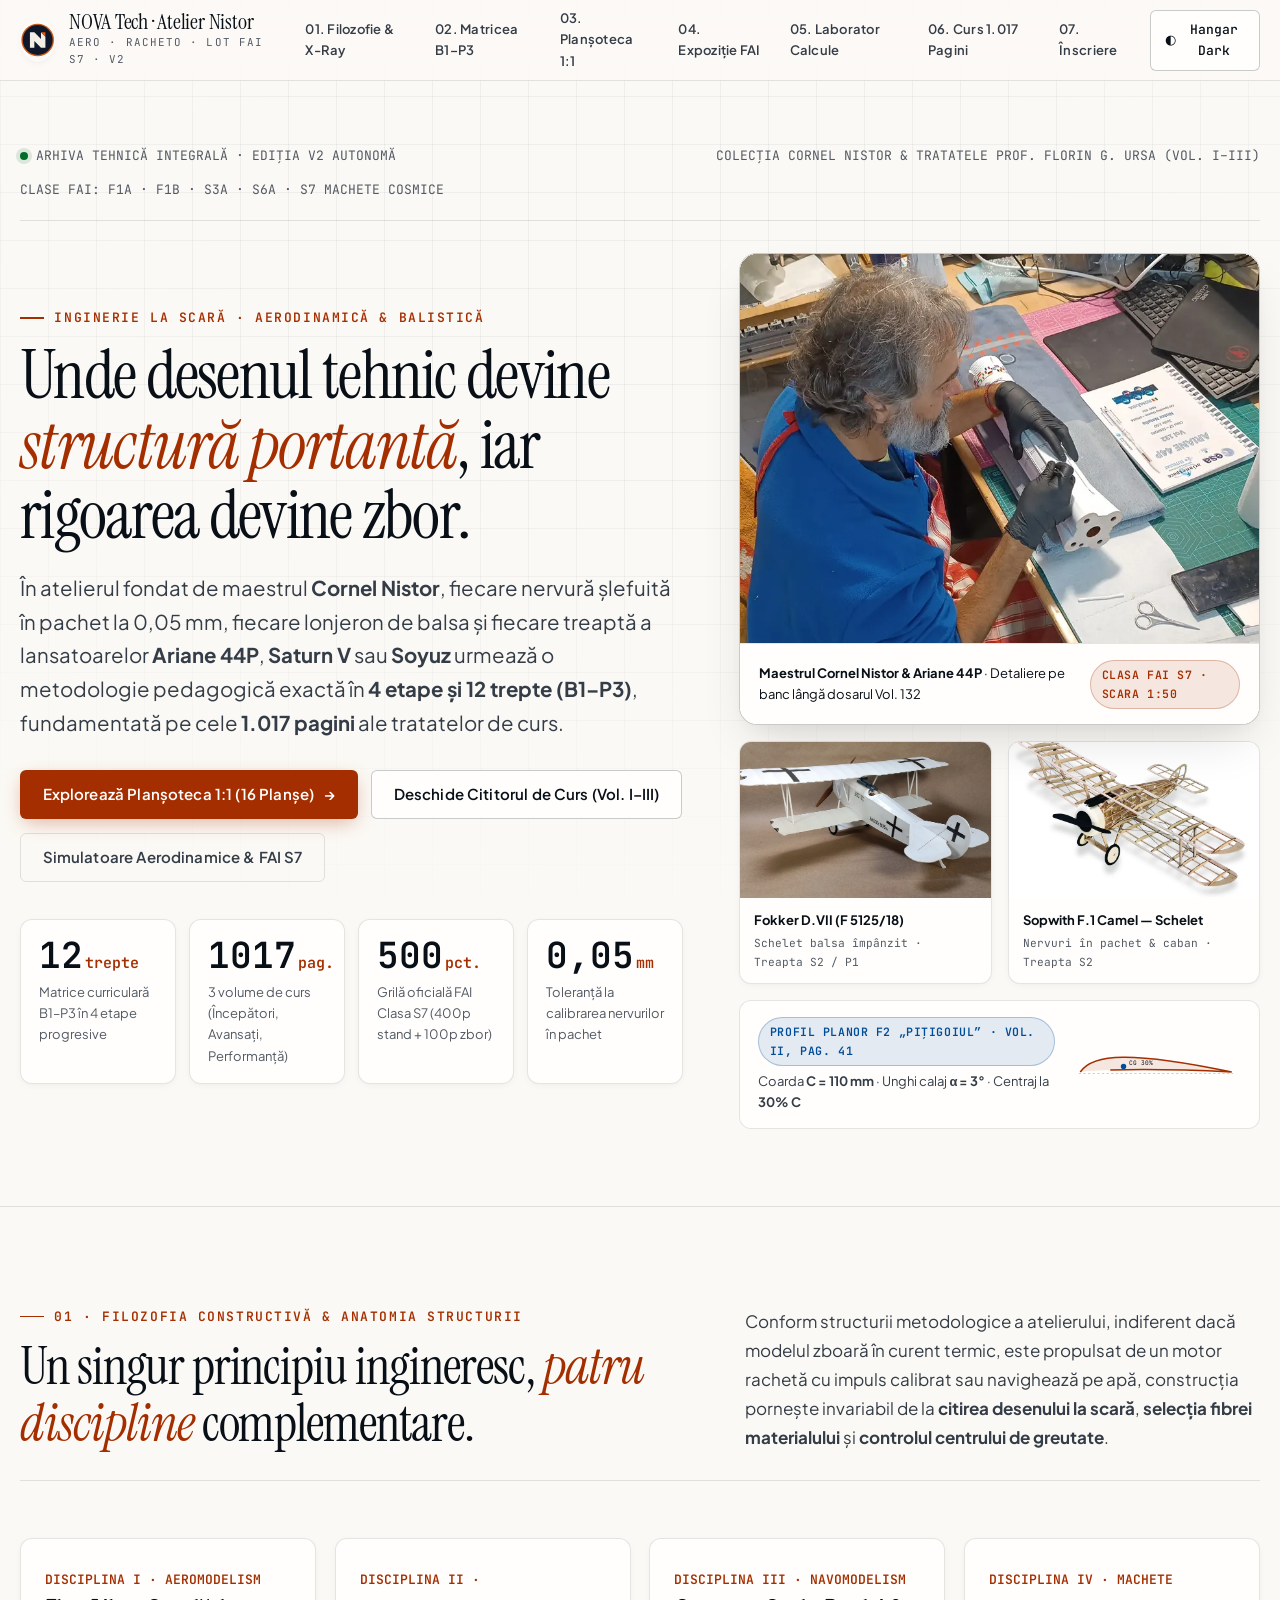
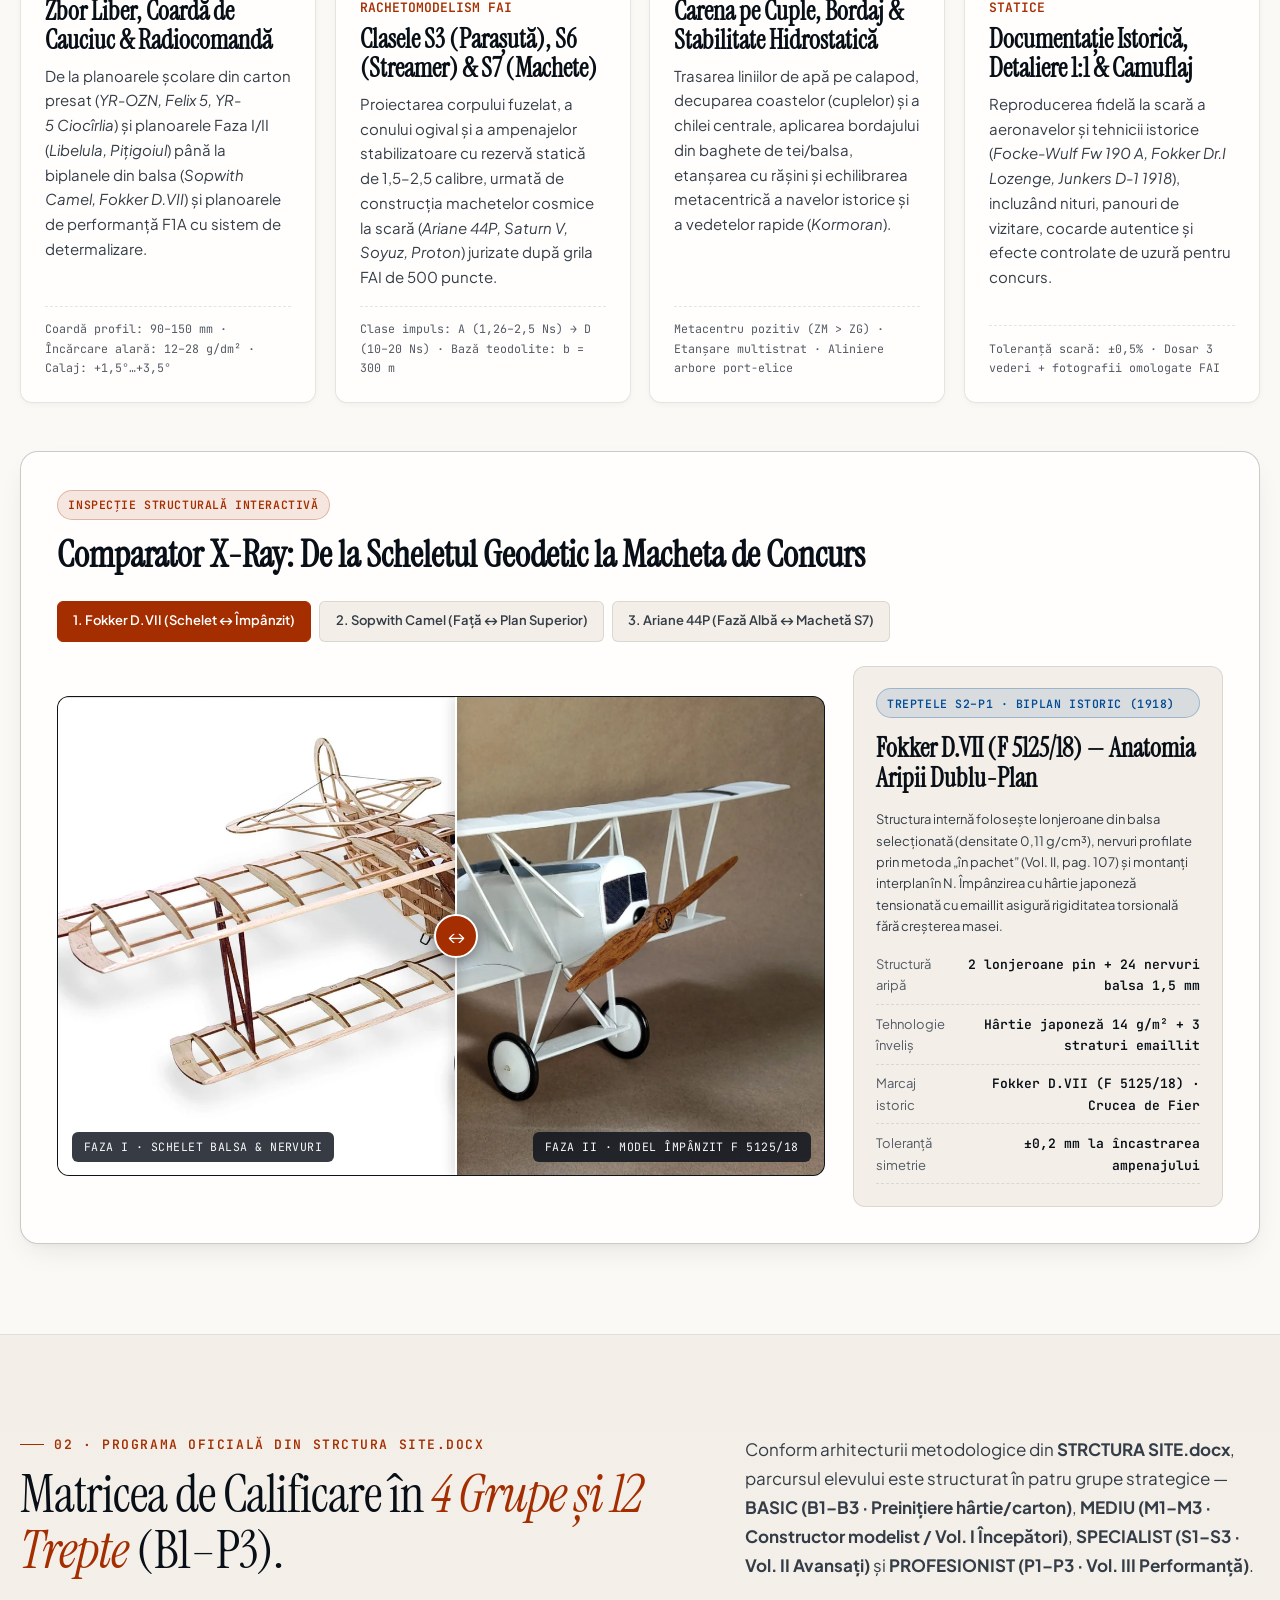
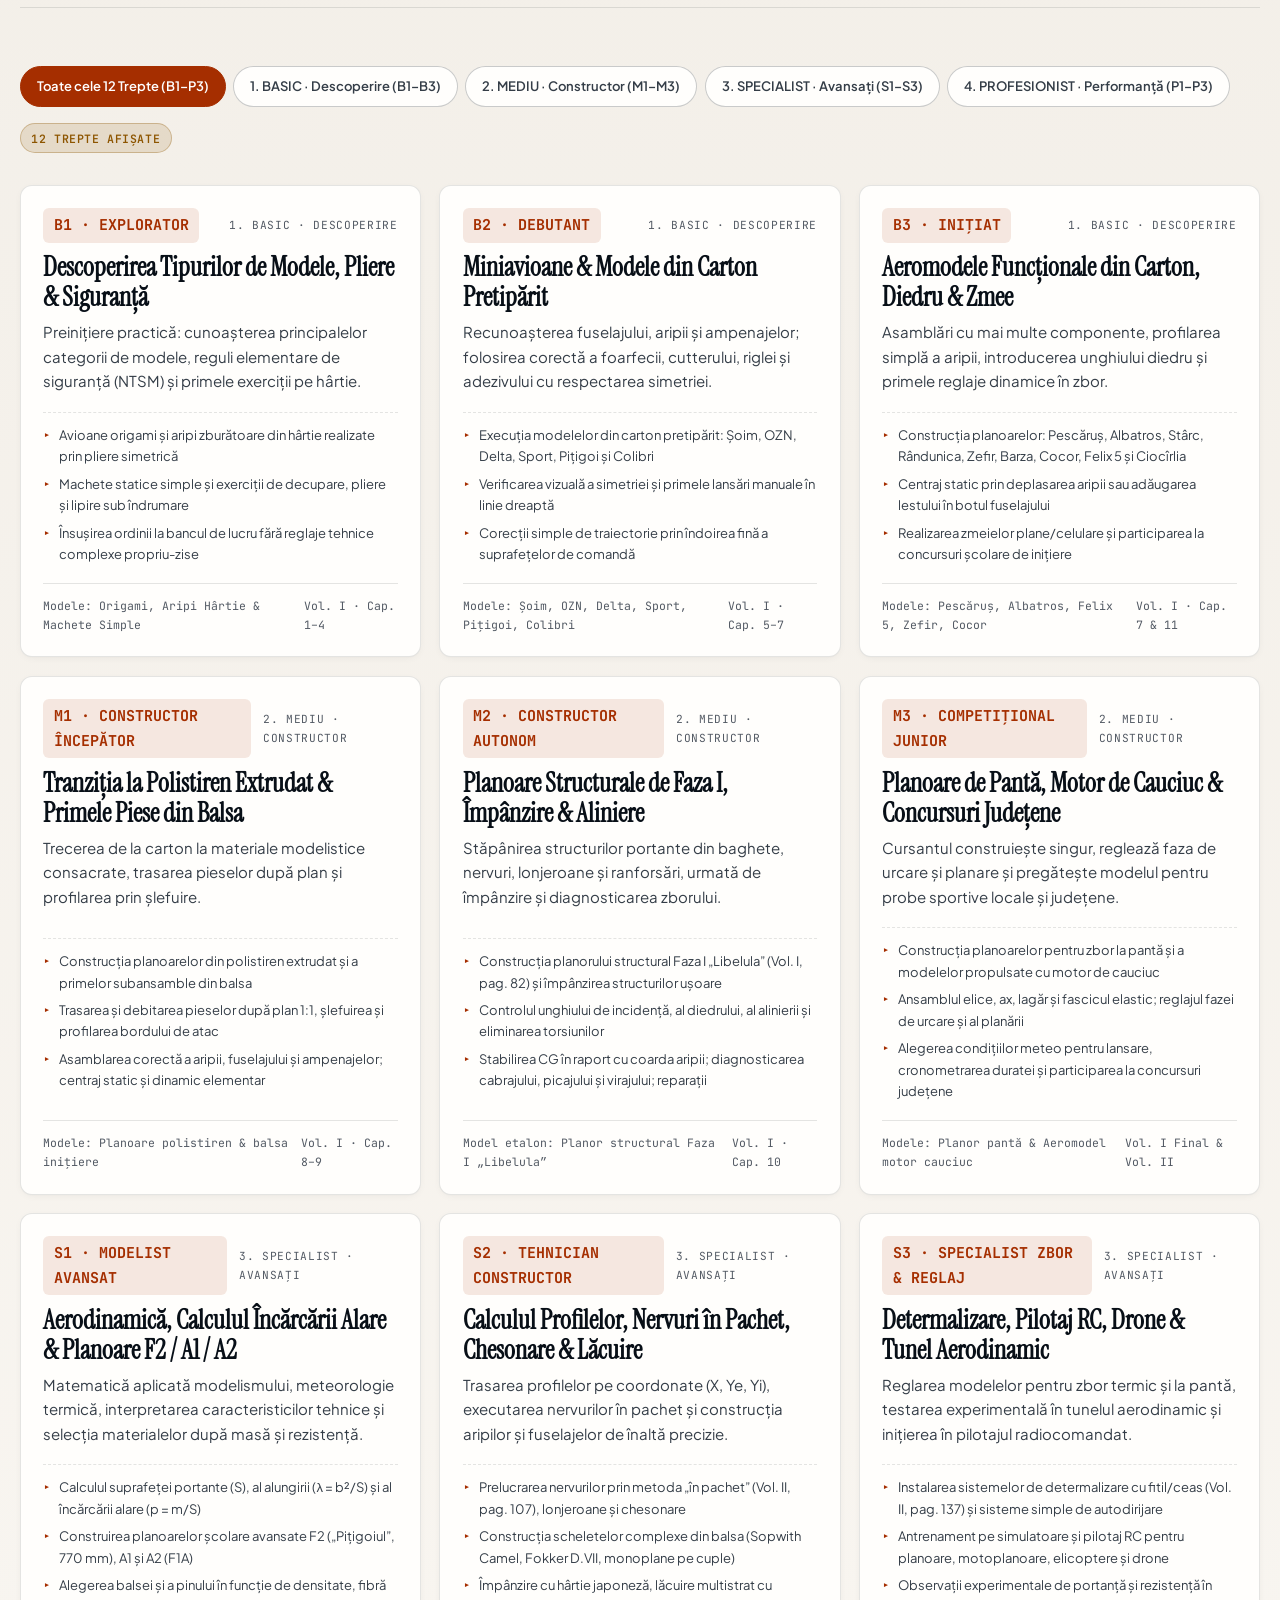
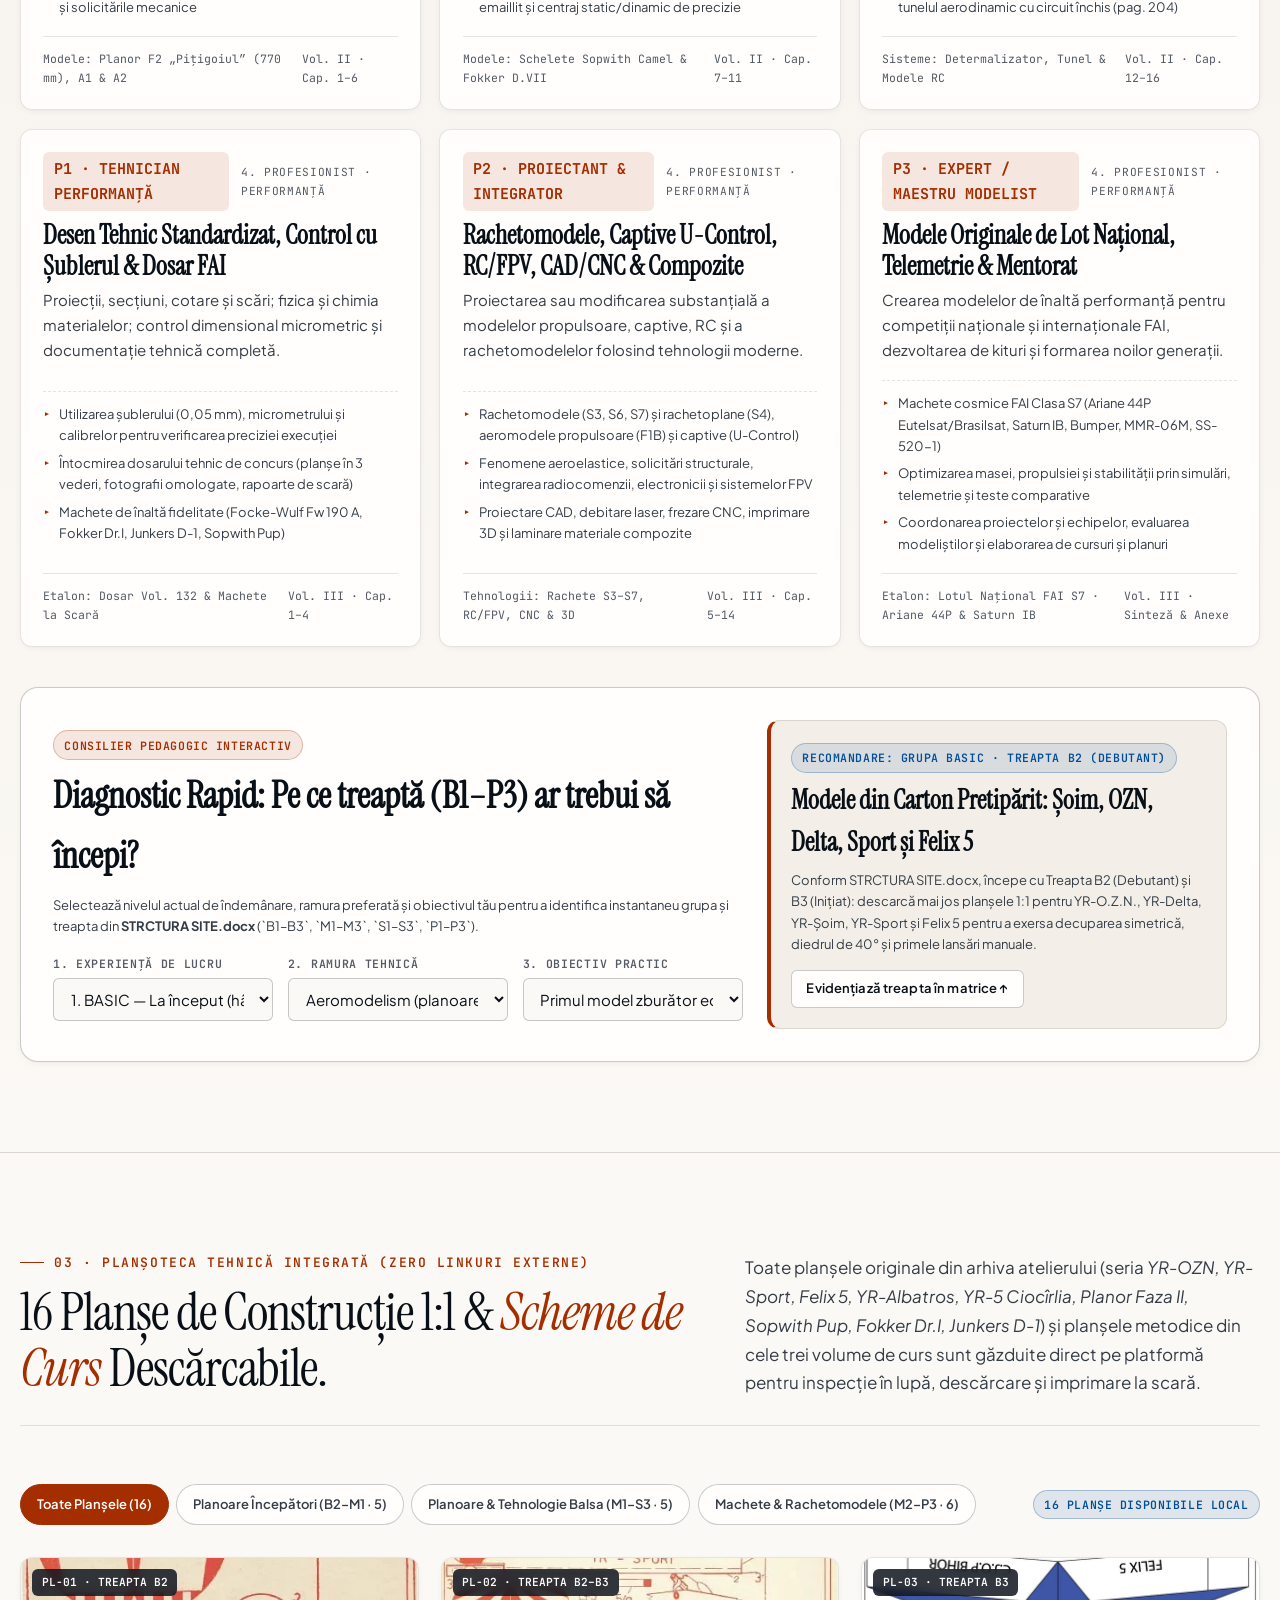
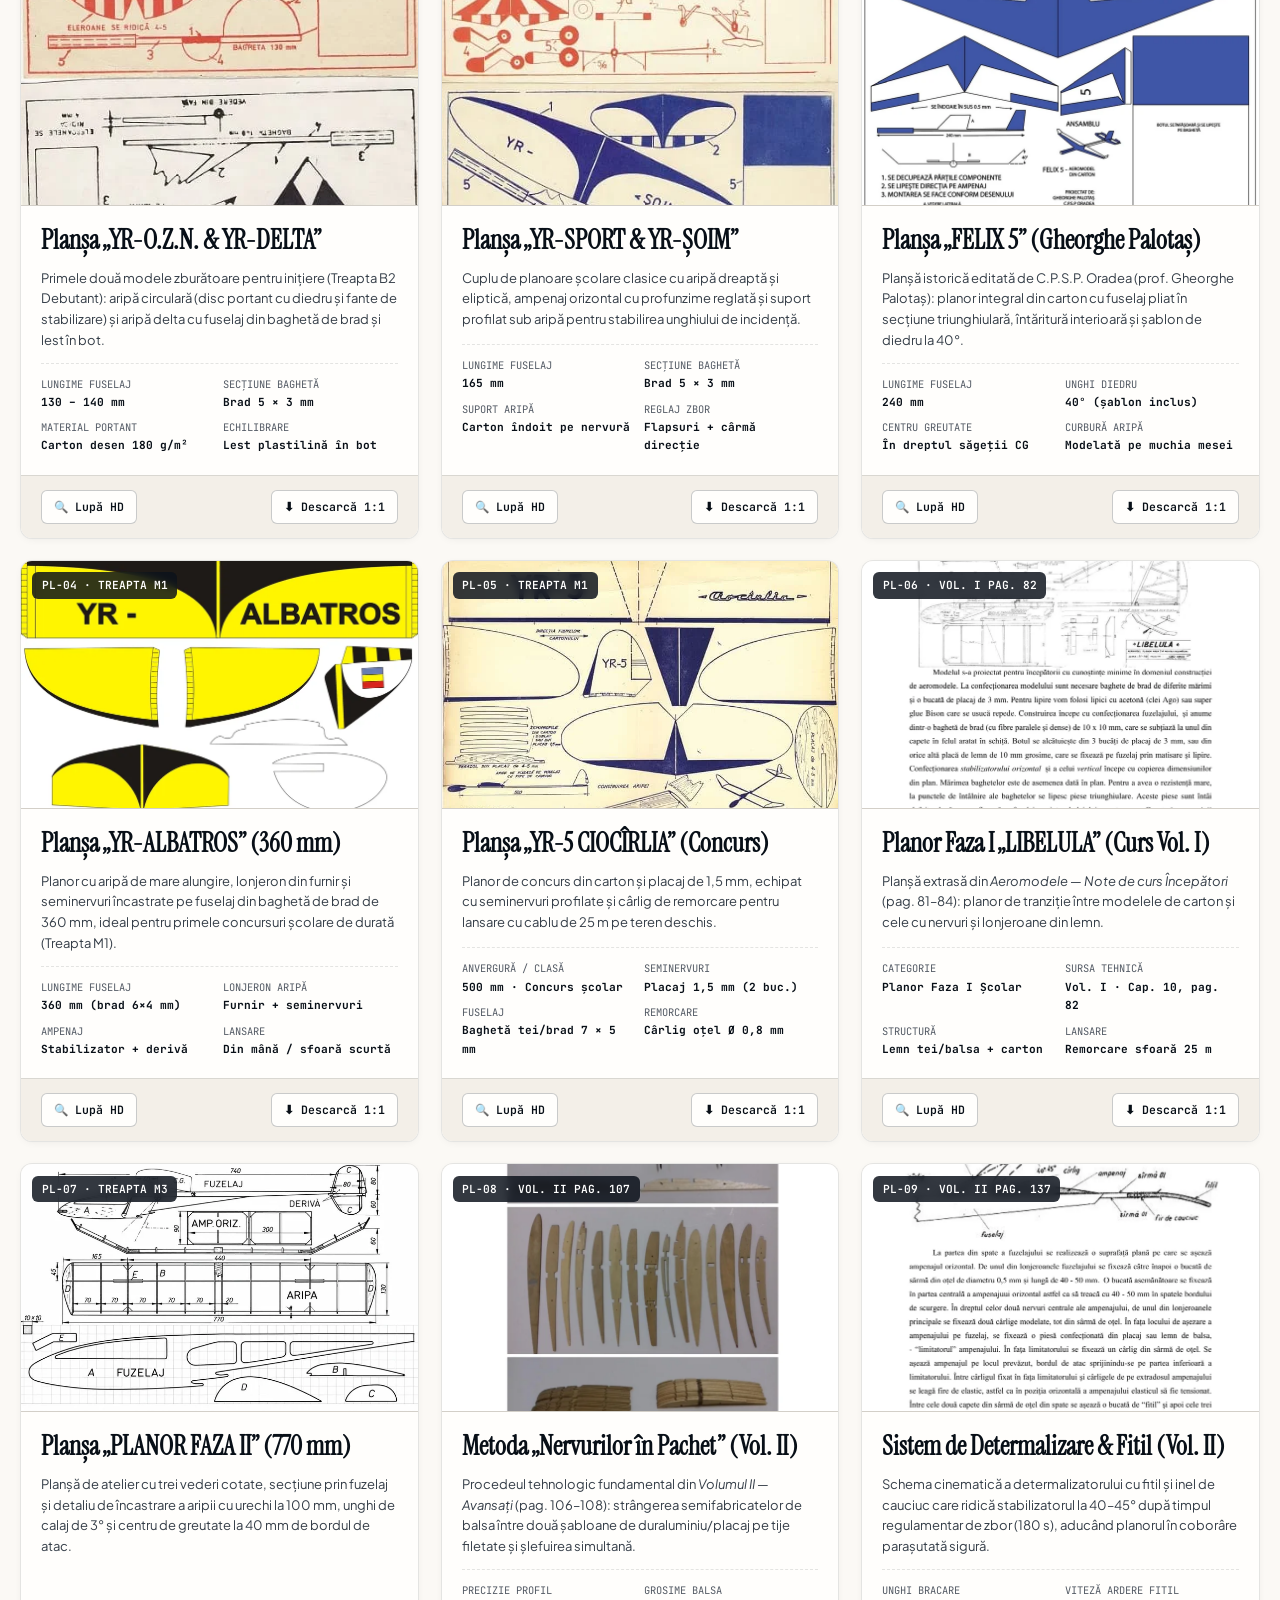
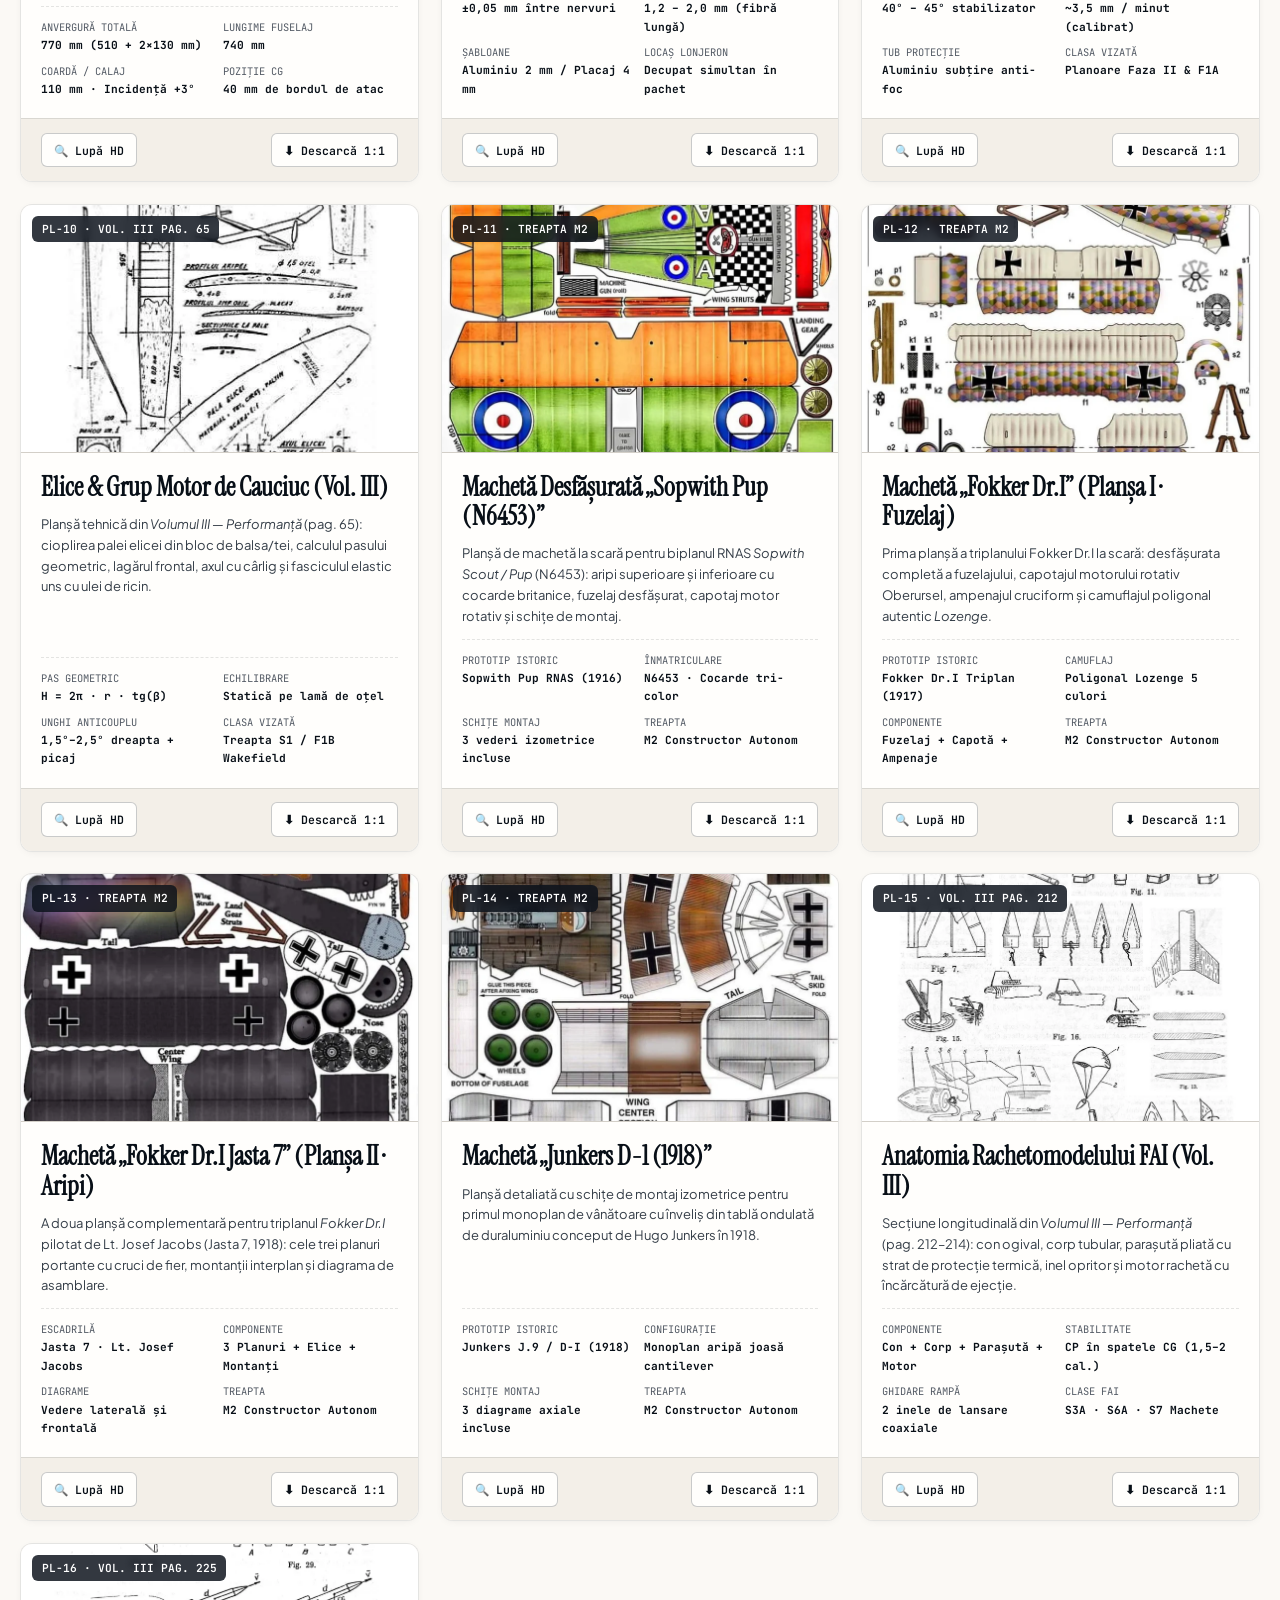
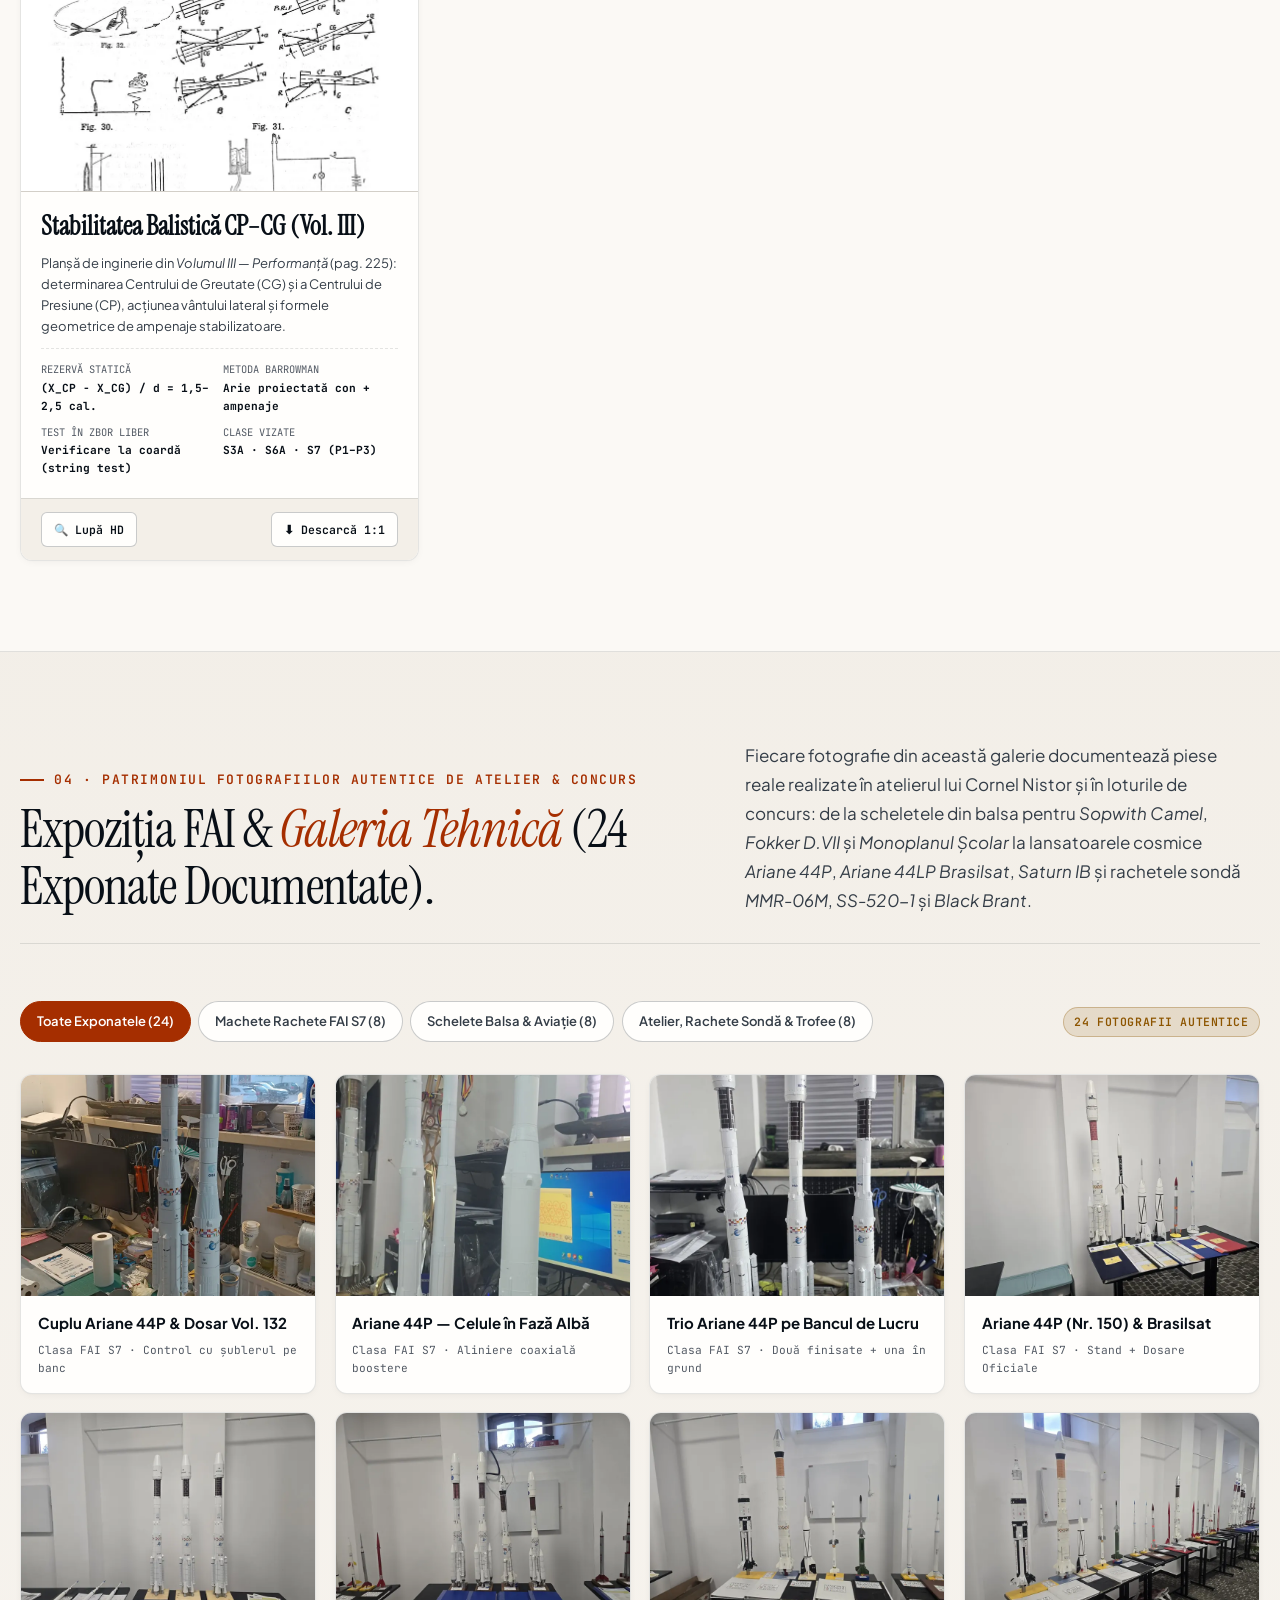
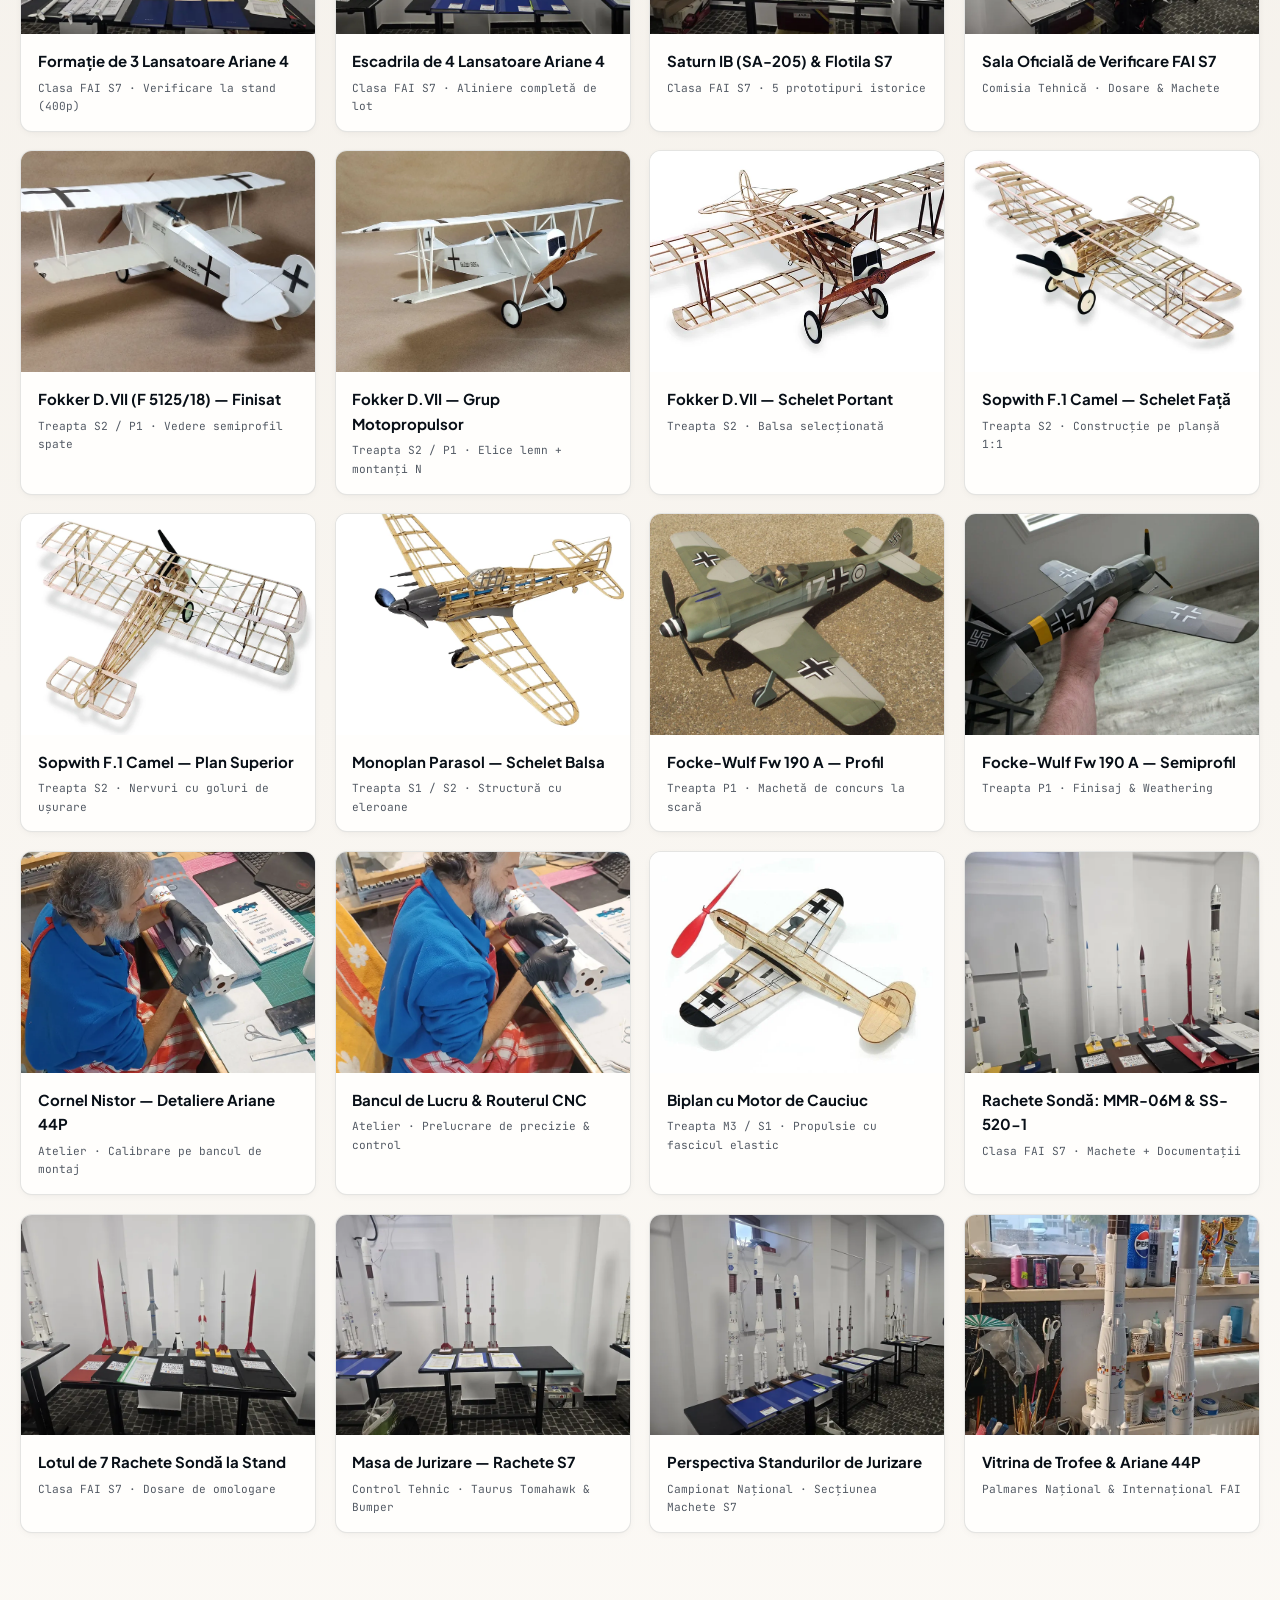
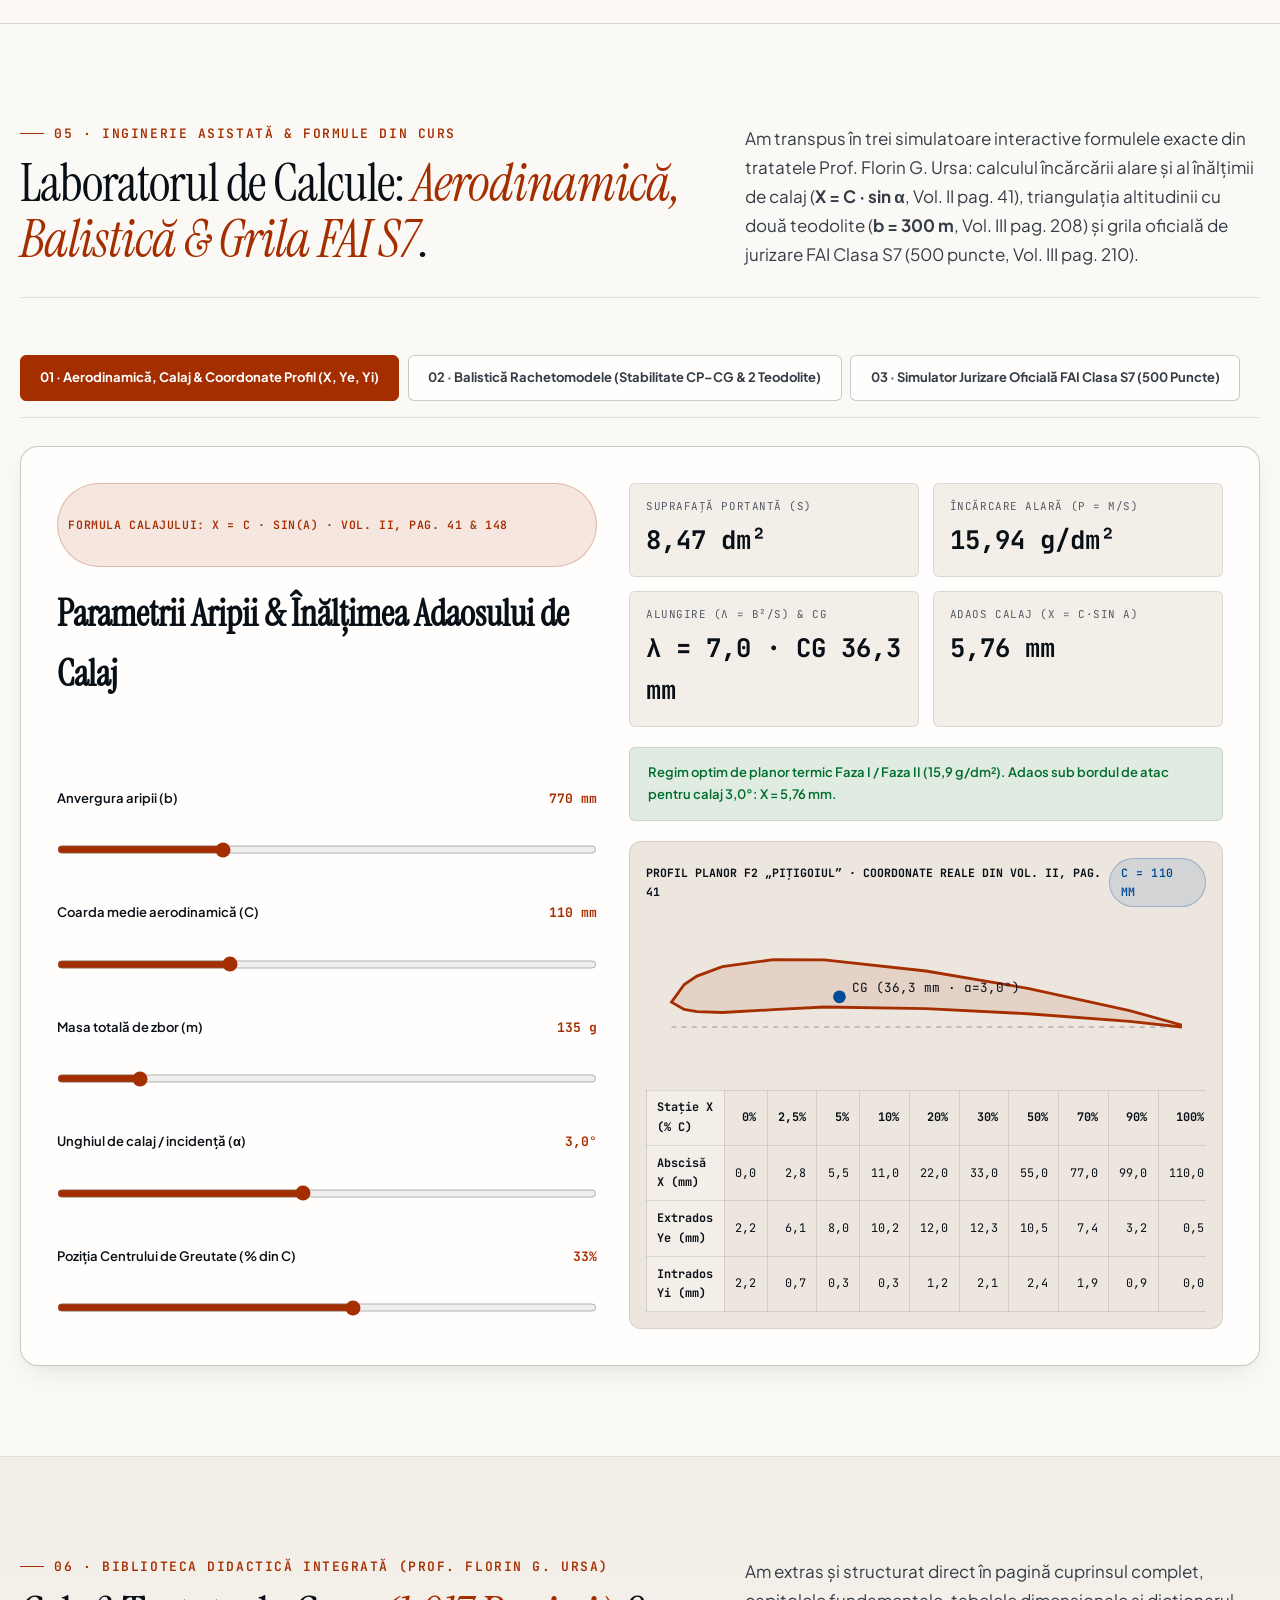
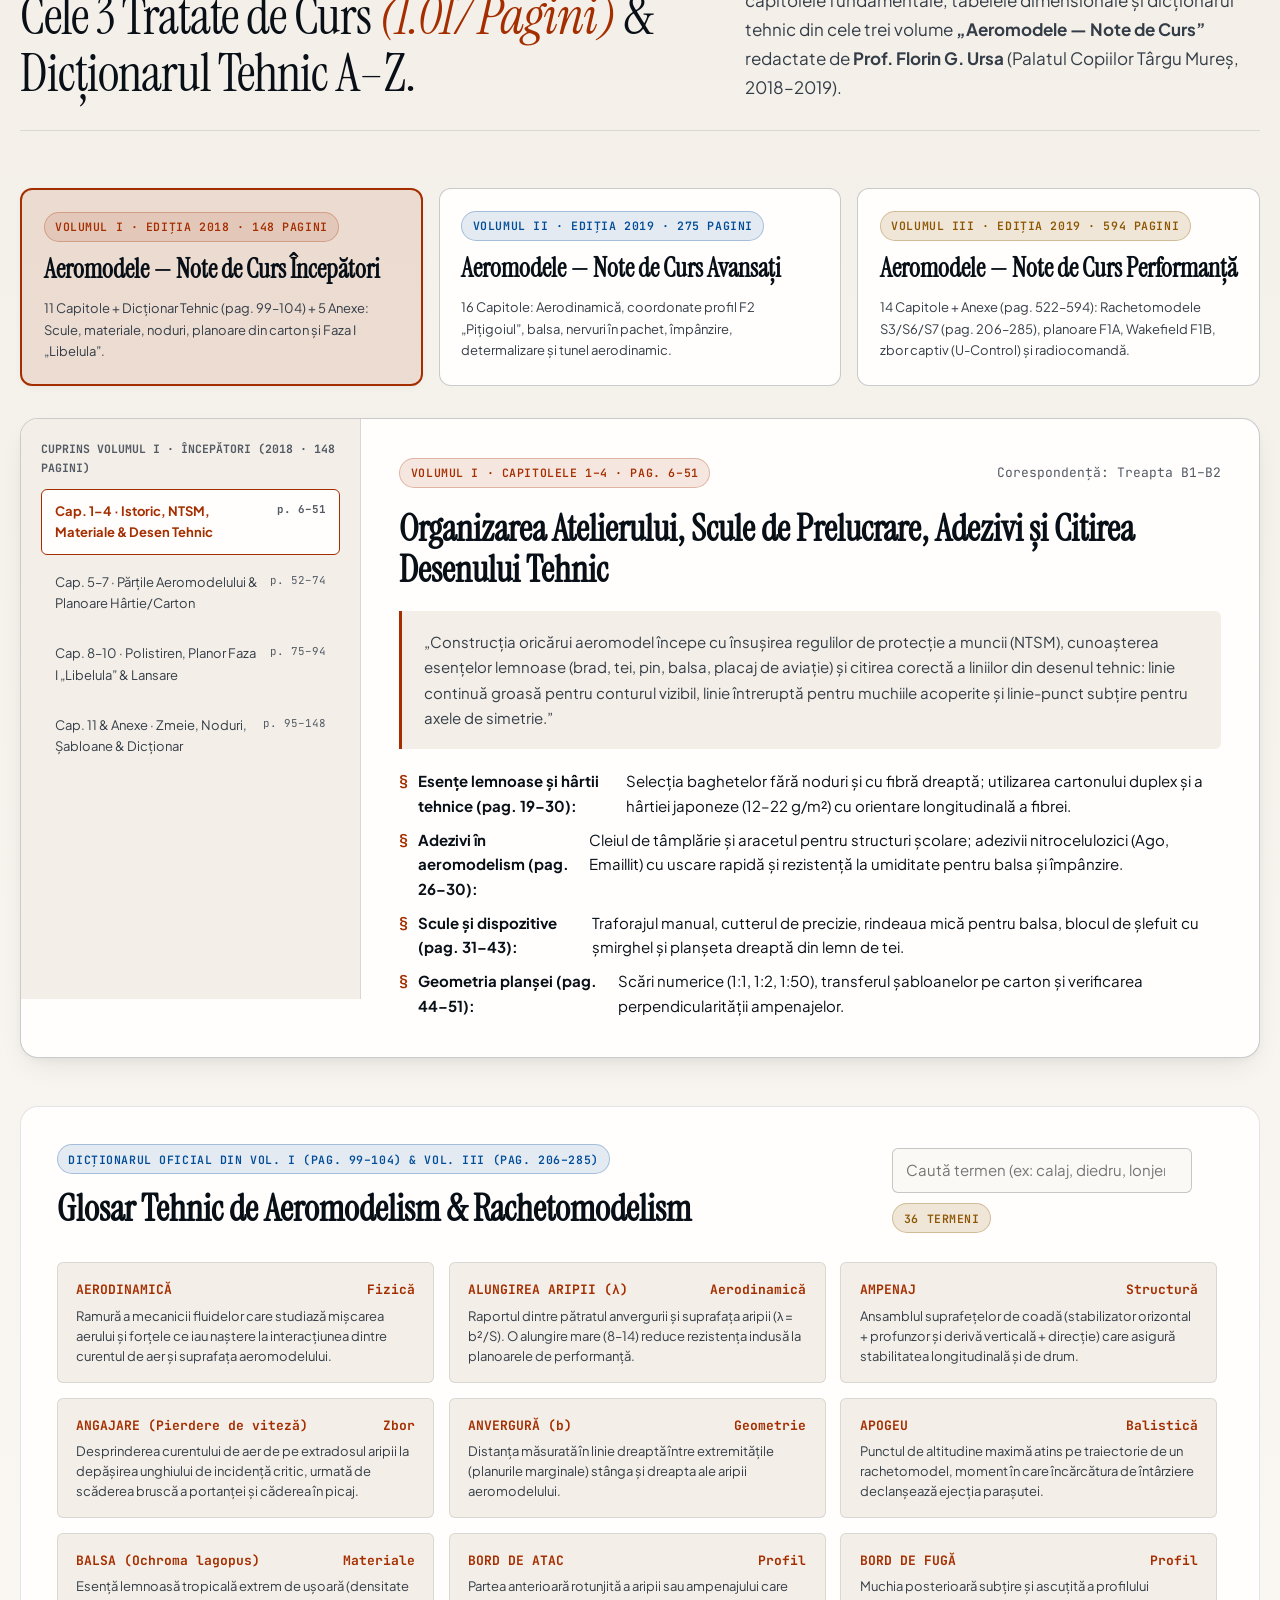
==== commit 703ee4de: "fix(seo): optimize SERP title tag length to 65 chars (100/100 audit score)" ====
--- a/v2/index.html
+++ b/v2/index.html
@@ -3,22 +3,33 @@
 <head>
   <meta charset="UTF-8">
   <meta name="viewport" content="width=device-width, initial-scale=1.0">
-  <title>Atelierul Cornel Nistor — Modelism Tehnic, Planșe 1:1 &amp; Curs FAI</title>
-  <meta name="description" content="Platforma tehnică și enciclopedică a Atelierului Cornel Nistor: 4 etape și 12 trepte de calificare (B1–P3), 12 planșe 1:1 descărcabile, sinteză din cele 1.017 pagini de curs (Prof. Florin G. Ursa) și simulatoare FAI S7.">
-  <meta name="author" content="Atelierul de Modelism Tehnic Cornel Nistor">
-  <meta name="robots" content="index, follow">
-  <link rel="canonical" href="https://ateliere-cornel-nistor.ro/v2/">
-
-  <!-- Open Graph / Twitter -->
+  <title>NOVA Tech Models · Atelier Cornel Nistor — Aero, Racheto &amp; FAI S7</title>
+  <meta name="description" content="Platforma tehnică și enciclopedică NOVA Tech Models (Atelier Cornel Nistor): 4 etape și 12 trepte de calificare (B1–P3), 16 planșe 1:1 descărcabile, sinteză din cele 1.017 pagini de curs (Prof. Florin G. Ursa) și simulatoare FAI S7.">
+  <meta name="keywords" content="aeromodelism, rachetomodelism, FAI S7, Cornel Nistor, Florin G. Ursa, NOVA Tech Models, planșe aeromodele 1:1, machete rachete Ariane 44P, Saturn V, curs aeromodelism, Palatul Copiilor Târgu Mureș">
+  <meta name="author" content="NOVA Tech Models — Atelierul de Modelism Tehnic Cornel Nistor">
+  <meta name="robots" content="index, follow, max-image-preview:large, max-snippet:-1, max-video-preview:-1">
+  <meta name="theme-color" content="#FAF7F2" media="(prefers-color-scheme: light)">
+  <meta name="theme-color" content="#0B0F17" media="(prefers-color-scheme: dark)">
+  <link rel="canonical" href="https://lefterpatrickandrei-sketch.github.io/nova-tech-models/v2/">
+  <link rel="sitemap" type="application/xml" title="Sitemap" href="https://lefterpatrickandrei-sketch.github.io/nova-tech-models/sitemap.xml">
+
+  <!-- Open Graph / Facebook / LinkedIn / WhatsApp -->
   <meta property="og:type" content="website">
   <meta property="og:locale" content="ro_RO">
-  <meta property="og:title" content="Atelierul de Modelism Tehnic Cornel Nistor — Ediția Editorială V2">
-  <meta property="og:description" content="De la scheletul de balsa și planorul școlar la rachetomodele FAI Clasa S7 (Ariane 44P, Saturn V, Soyuz). 12 trepte B1–P3, planșotecă 1:1 și laborator aerodinamic.">
-  <meta property="og:url" content="https://ateliere-cornel-nistor.ro/v2/">
-  <meta property="og:image" content="https://ateliere-cornel-nistor.ro/v2/assets/img/atelier-ariane-banc-1600.webp">
+  <meta property="og:site_name" content="NOVA Tech Models · Atelier Cornel Nistor">
+  <meta property="og:title" content="NOVA Tech Models · Atelier Cornel Nistor — Aeromodelism, Rachetomodele FAI S7 &amp; Planșe 1:1">
+  <meta property="og:description" content="De la scheletul de balsa și planorul școlar la rachetomodele FAI Clasa S7 (Ariane 44P, Saturn V, Soyuz). 12 trepte B1–P3, 16 planșe 1:1 și laborator aerodinamic interactiv.">
+  <meta property="og:url" content="https://lefterpatrickandrei-sketch.github.io/nova-tech-models/v2/">
+  <meta property="og:image" content="https://lefterpatrickandrei-sketch.github.io/nova-tech-models/v2/assets/img/atelier-detaliere-1600.webp">
+  <meta property="og:image:width" content="1600">
+  <meta property="og:image:height" content="1200">
+  <meta property="og:image:alt" content="Atelierul NOVA Tech Models — Machete rachete Ariane 44P și aeromodele din lemn de balsa">
+
+  <!-- Twitter / X Cards -->
   <meta name="twitter:card" content="summary_large_image">
-  <meta name="twitter:title" content="Atelierul de Modelism Tehnic Cornel Nistor — Ediția V2">
-  <meta name="twitter:description" content="Arhivă tehnică, 12 planșe 1:1, 3 volume de curs (1.017 pagini) și calculatoare aerodinamice/balistice FAI.">
+  <meta name="twitter:title" content="NOVA Tech Models · Atelier Cornel Nistor — Ediția V2">
+  <meta name="twitter:description" content="Arhivă tehnică, 16 planșe 1:1, 3 volume de curs (1.017 pagini) și calculatoare aerodinamice/balistice FAI S7.">
+  <meta name="twitter:image" content="https://lefterpatrickandrei-sketch.github.io/nova-tech-models/v2/assets/img/atelier-detaliere-1600.webp">
 
   <!-- Google Fonts -->
   <link rel="preconnect" href="https://fonts.googleapis.com">
@@ -27,31 +38,79 @@
 
   <!-- Favicon & App Icons (Generated via kaankiziltug/logo-design-skill) -->
   <link rel="icon" href="logos/kit/favicon.ico" sizes="32x32">
-  <link rel="icon" type="image/svg+xml" href="logos/kit/favicon.svg">
+  <link rel="icon" type="image/svg+xml" href="assets/favicon.svg">
   <link rel="apple-touch-icon" href="logos/kit/apple-touch-icon.png">
   <link rel="manifest" href="logos/kit/site.webmanifest">
 
   <link rel="stylesheet" href="styles.css">
 
-  <!-- Structured Data JSON-LD -->
+  <!-- Structured Data JSON-LD (@graph: EducationalOrganization, WebSite, Course) -->
   <script type="application/ld+json">
   {
     "@context": "https://schema.org",
-    "@type": "EducationalOrganization",
-    "name": "NOVA Tech Models — Atelierul de Modelism Tehnic Cornel Nistor",
-    "description": "Centru de excelență în aeromodelism, rachetomodelism FAI (S3, S6, S7), navomodelism și machete statice, bazat pe programa în 4 etape și 12 trepte (B1–P3) și tratatele de curs redactate de Prof. Florin G. Ursa.",
-    "url": "https://lefterpatrickandrei-sketch.github.io/nova-tech-models/v2/",
-    "logo": "https://lefterpatrickandrei-sketch.github.io/nova-tech-models/v2/logos/kit/icon-512.png",
-    "founder": {
-      "@type": "Person",
-      "name": "Cornel Nistor"
-    },
-    "knowsAbout": [
-      "Aeromodelism",
-      "Rachetomodelism FAI S7",
-      "Navomodelism",
-      "Machete Statice",
-      "Aerodinamică Aplicată"
+    "@graph": [
+      {
+        "@type": "EducationalOrganization",
+        "@id": "https://lefterpatrickandrei-sketch.github.io/nova-tech-models/v2/#organization",
+        "name": "NOVA Tech Models — Atelierul de Modelism Tehnic Cornel Nistor",
+        "alternateName": "Atelier Cornel Nistor",
+        "description": "Centru de excelență în aeromodelism, rachetomodelism FAI (S3, S6, S7), navomodelism și machete statice, bazat pe programa în 4 etape și 12 trepte (B1–P3) și tratatele de curs redactate de Prof. Florin G. Ursa.",
+        "url": "https://lefterpatrickandrei-sketch.github.io/nova-tech-models/v2/",
+        "logo": {
+          "@type": "ImageObject",
+          "url": "https://lefterpatrickandrei-sketch.github.io/nova-tech-models/v2/logos/kit/icon-512.png",
+          "width": 512,
+          "height": 512
+        },
+        "image": "https://lefterpatrickandrei-sketch.github.io/nova-tech-models/v2/assets/img/atelier-detaliere-1600.webp",
+        "email": "contact@novatechmodels.ro",
+        "founder": {
+          "@type": "Person",
+          "name": "Cornel Nistor",
+          "jobTitle": "Maestru al Sportului & Coordonator Tehnic"
+        },
+        "knowsAbout": [
+          "Aeromodelism",
+          "Rachetomodelism FAI Clasa S7",
+          "Navomodelism",
+          "Machete Statice la Scară",
+          "Aerodinamică Aplicată și Stabilitate Barrowman"
+        ]
+      },
+      {
+        "@type": "WebSite",
+        "@id": "https://lefterpatrickandrei-sketch.github.io/nova-tech-models/v2/#website",
+        "url": "https://lefterpatrickandrei-sketch.github.io/nova-tech-models/v2/",
+        "name": "NOVA Tech Models · Atelier Cornel Nistor",
+        "inLanguage": "ro-RO",
+        "publisher": {
+          "@id": "https://lefterpatrickandrei-sketch.github.io/nova-tech-models/v2/#organization"
+        }
+      },
+      {
+        "@type": "Course",
+        "@id": "https://lefterpatrickandrei-sketch.github.io/nova-tech-models/v2/#course",
+        "name": "Curs Complet de Aeromodelism și Rachetomodelism FAI (Treptele B1–P3, 1.017 Pagini)",
+        "description": "Programă tehnică structurată în 4 etape (Basic, Mediu, Specialist, Profesionist) și 12 module de calificare, bazată pe cele 3 volume de curs redactate de Prof. Florin G. Ursa (Începători 148p, Avansați 275p, Performanță 594p) și practica de atelier a Maestrului Cornel Nistor.",
+        "provider": {
+          "@id": "https://lefterpatrickandrei-sketch.github.io/nova-tech-models/v2/#organization"
+        },
+        "inLanguage": "ro-RO",
+        "hasCourseInstance": {
+          "@type": "CourseInstance",
+          "courseMode": "blended",
+          "instructor": [
+            {
+              "@type": "Person",
+              "name": "Cornel Nistor"
+            },
+            {
+              "@type": "Person",
+              "name": "Florin G. Ursa"
+            }
+          ]
+        }
+      }
     ]
   }
   </script>
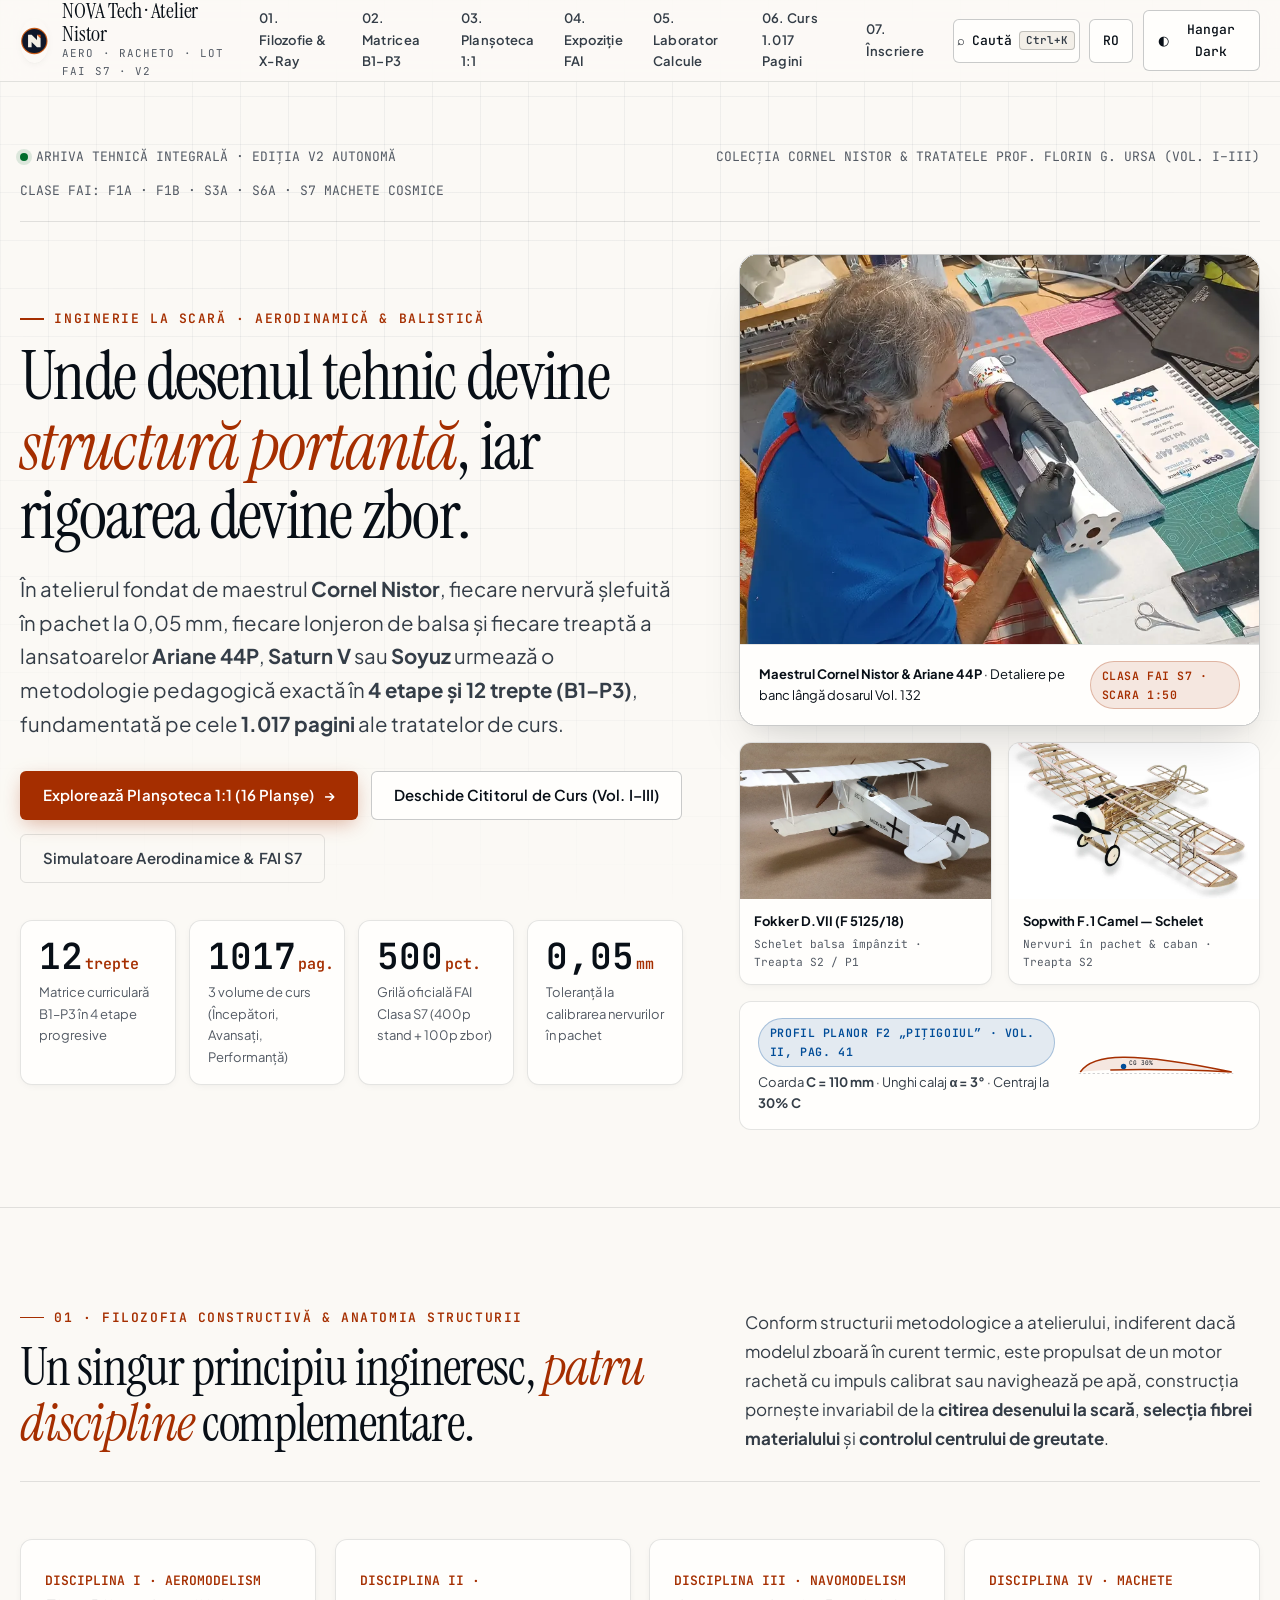
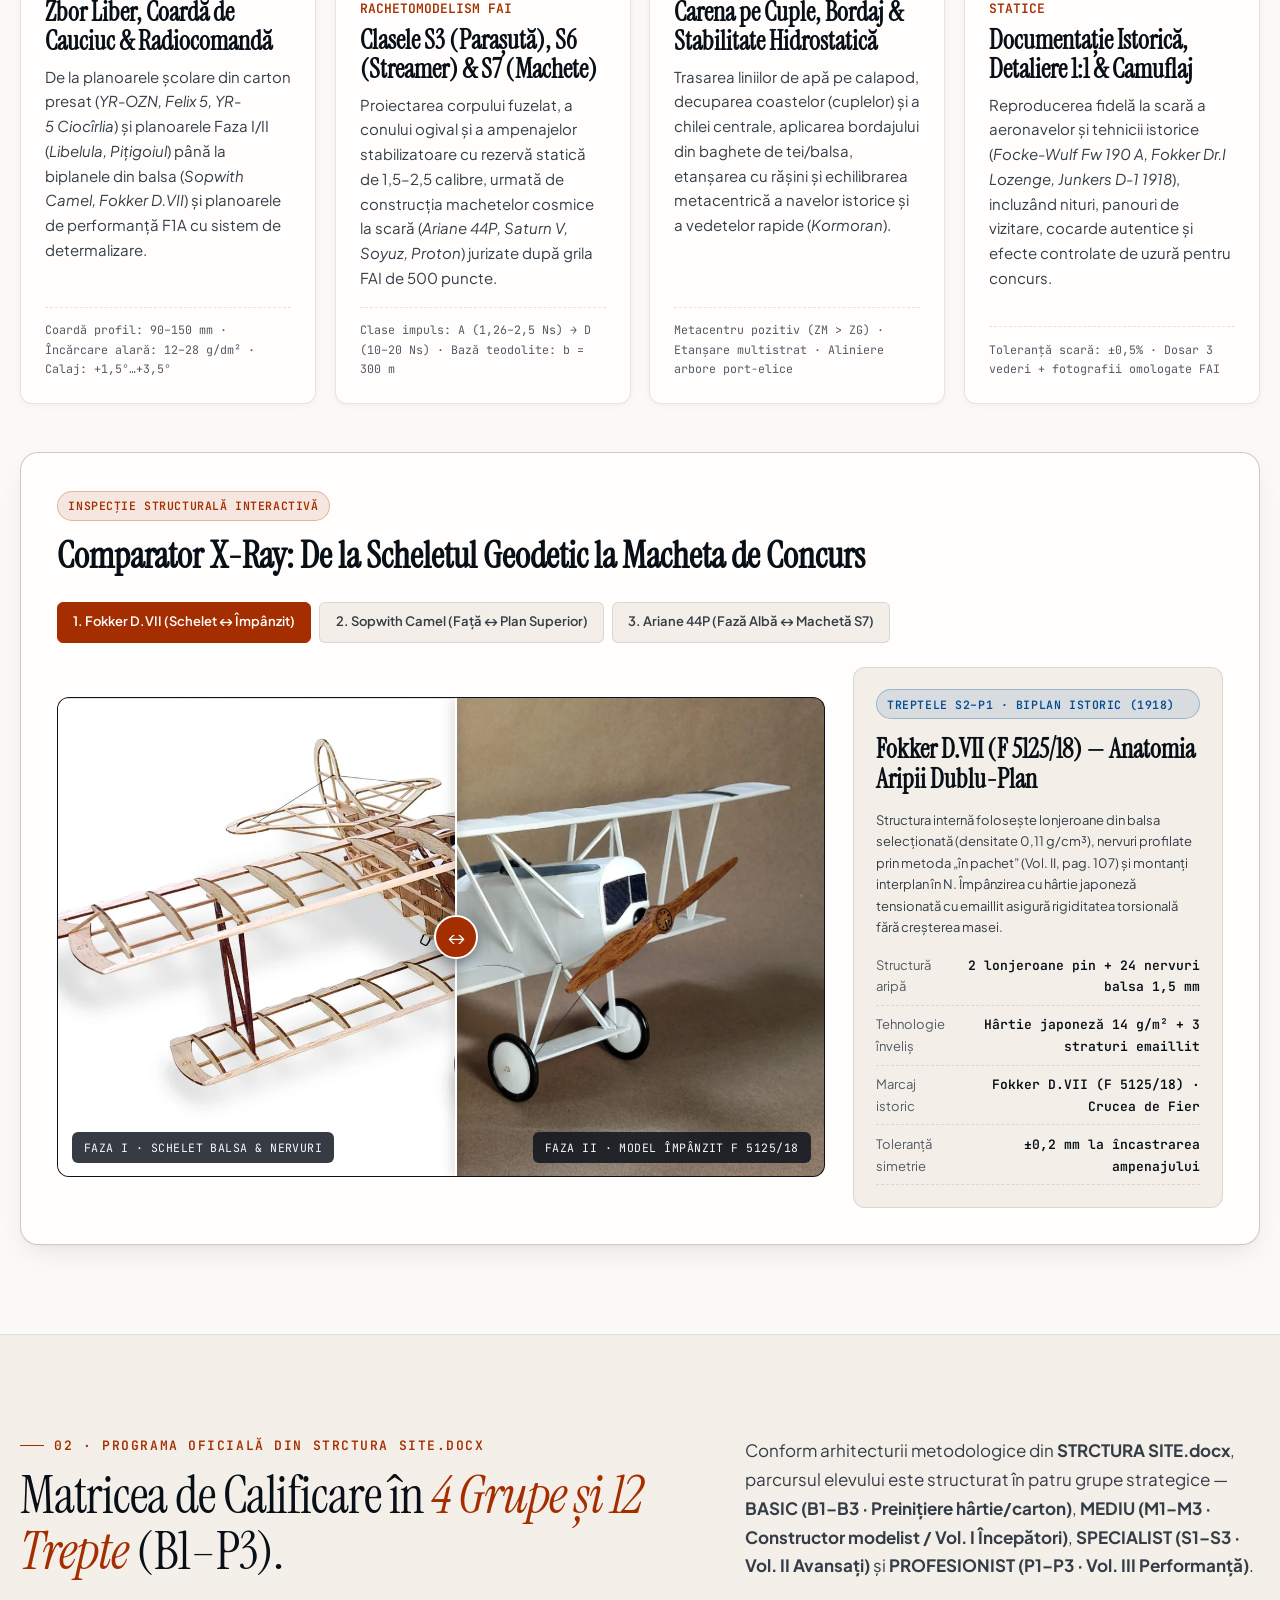
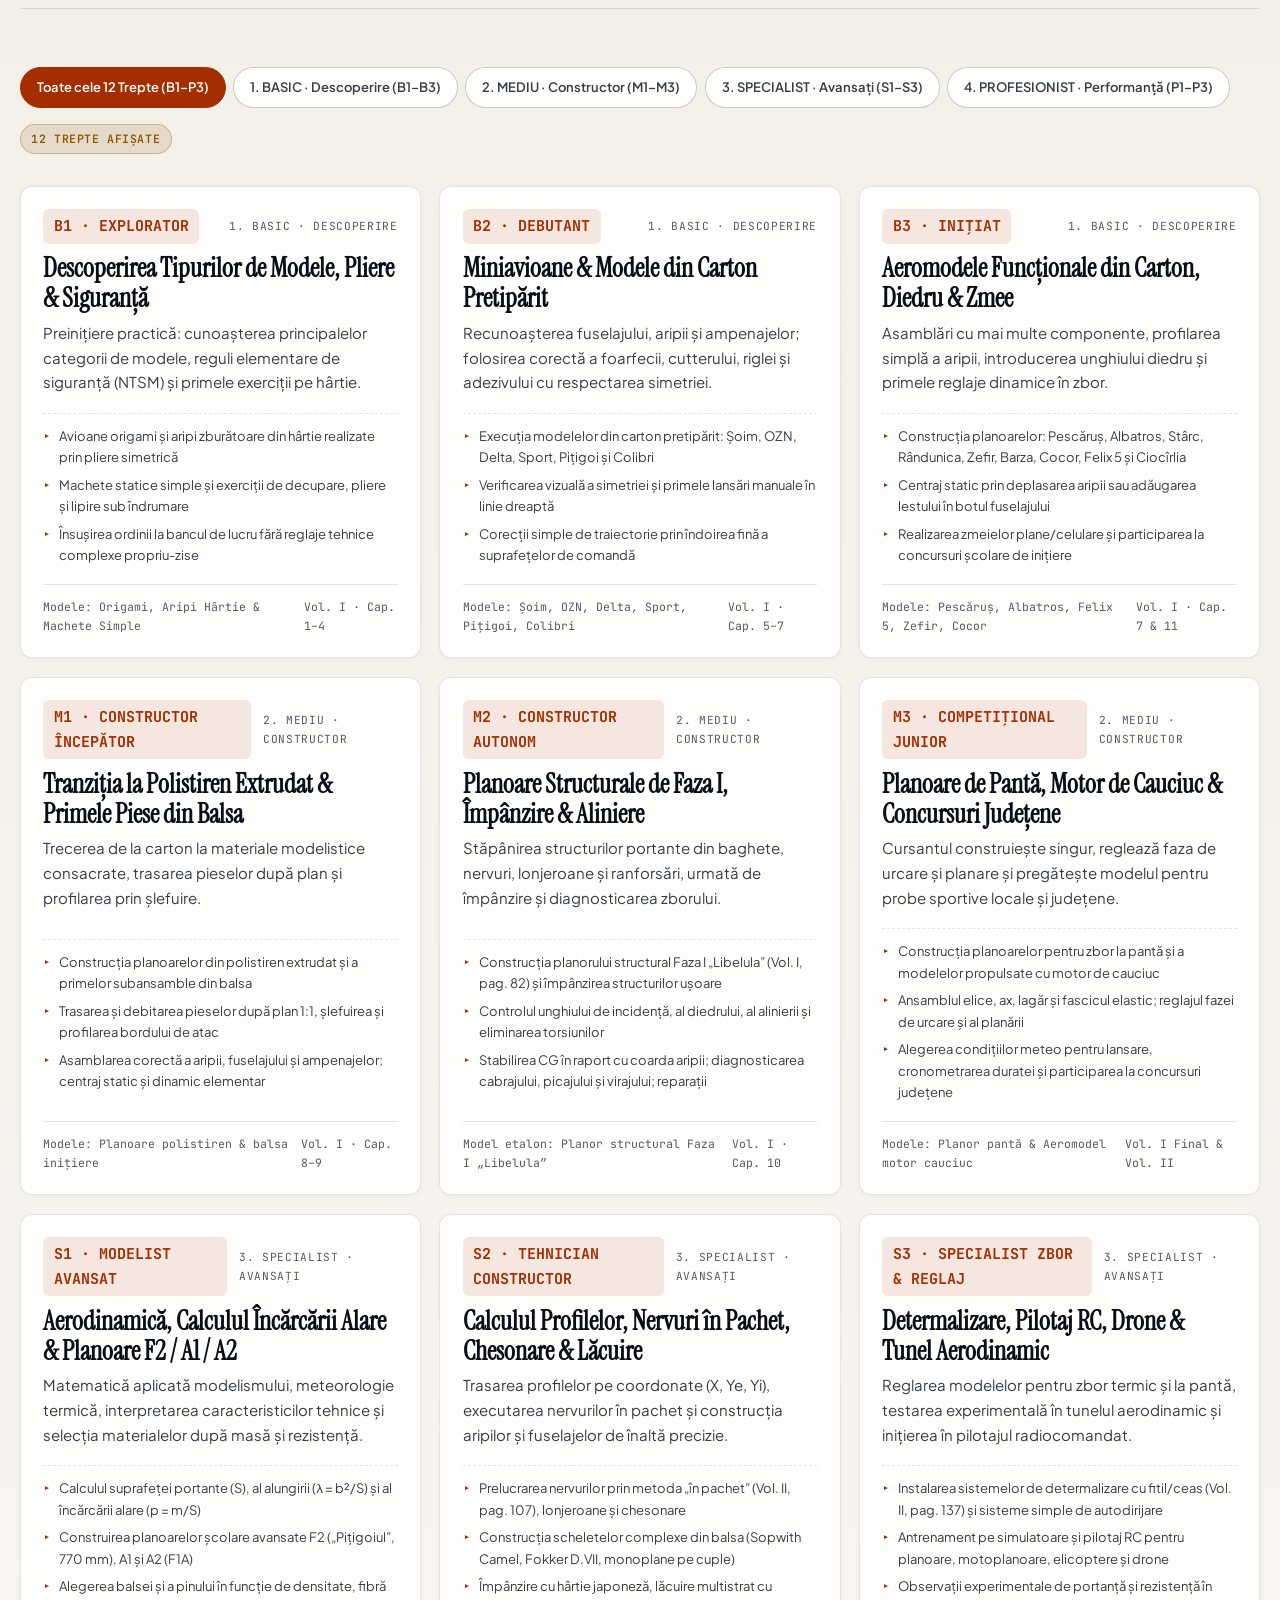
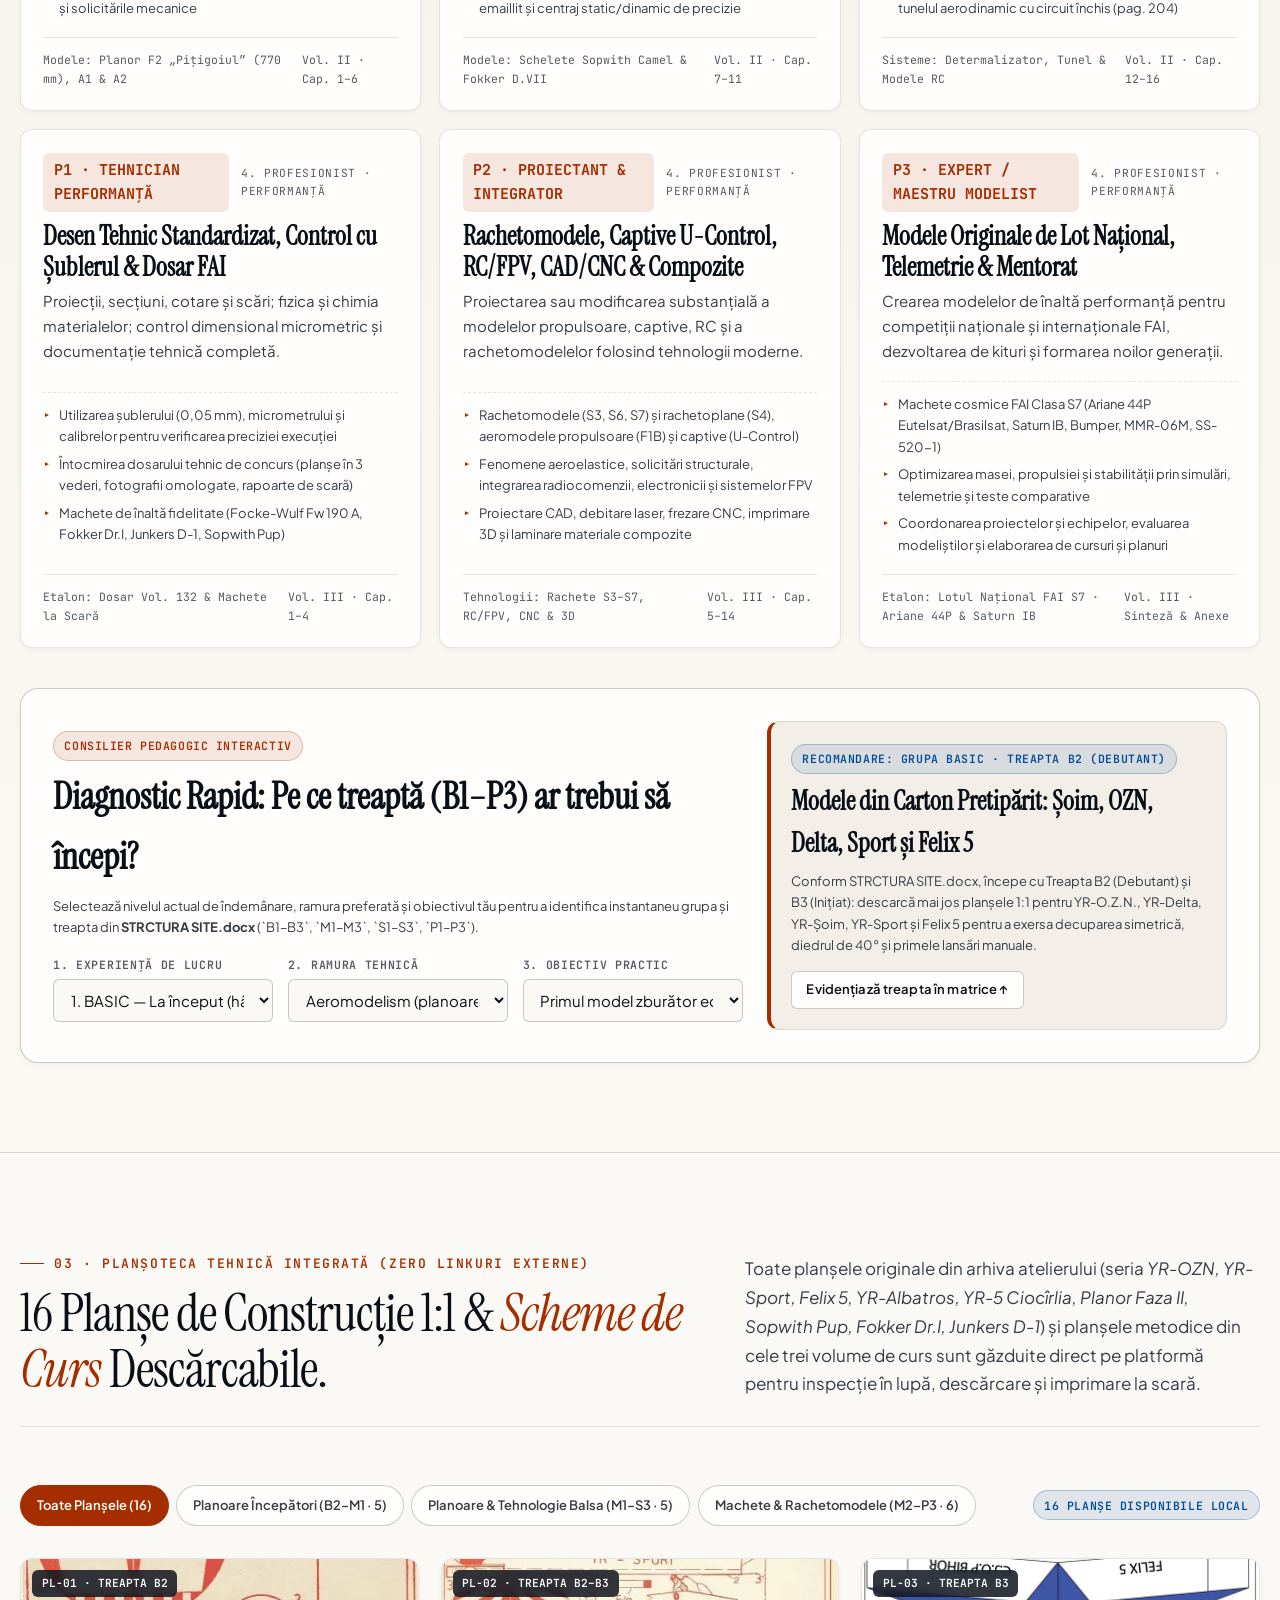
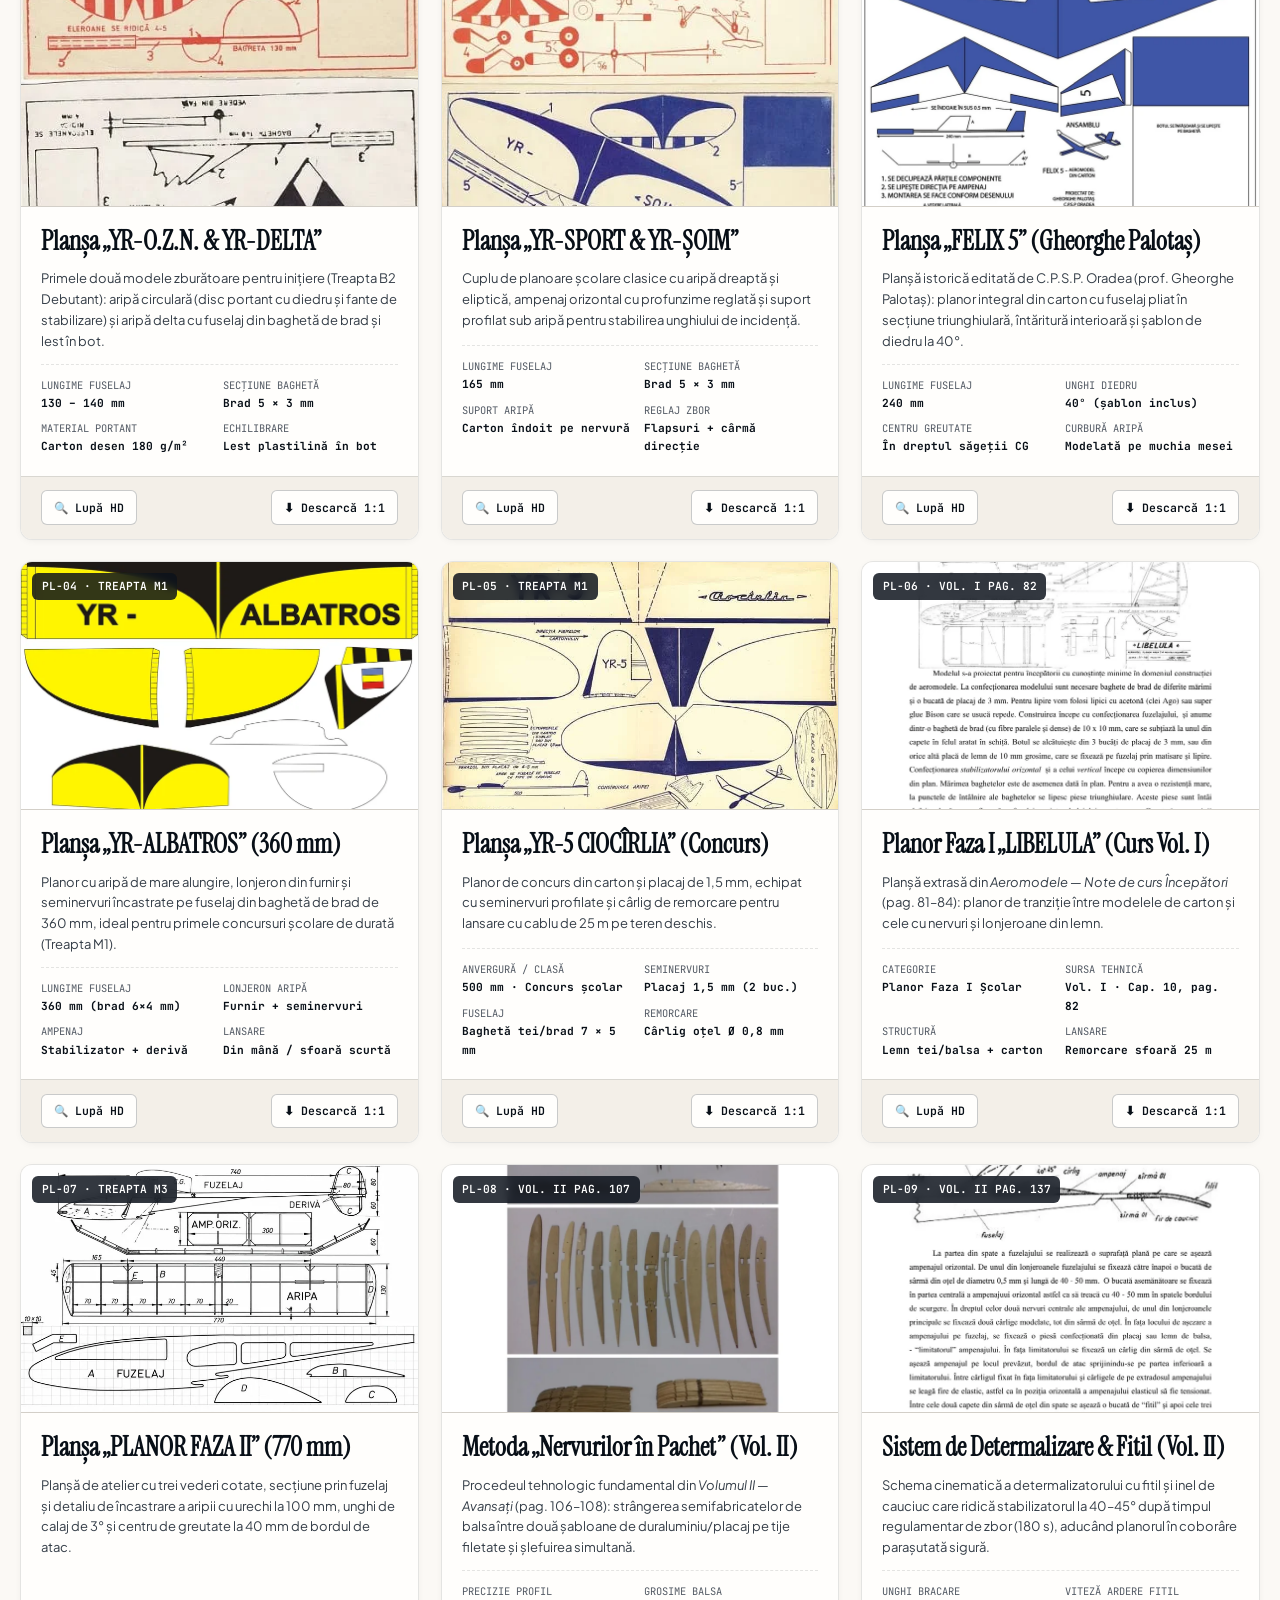
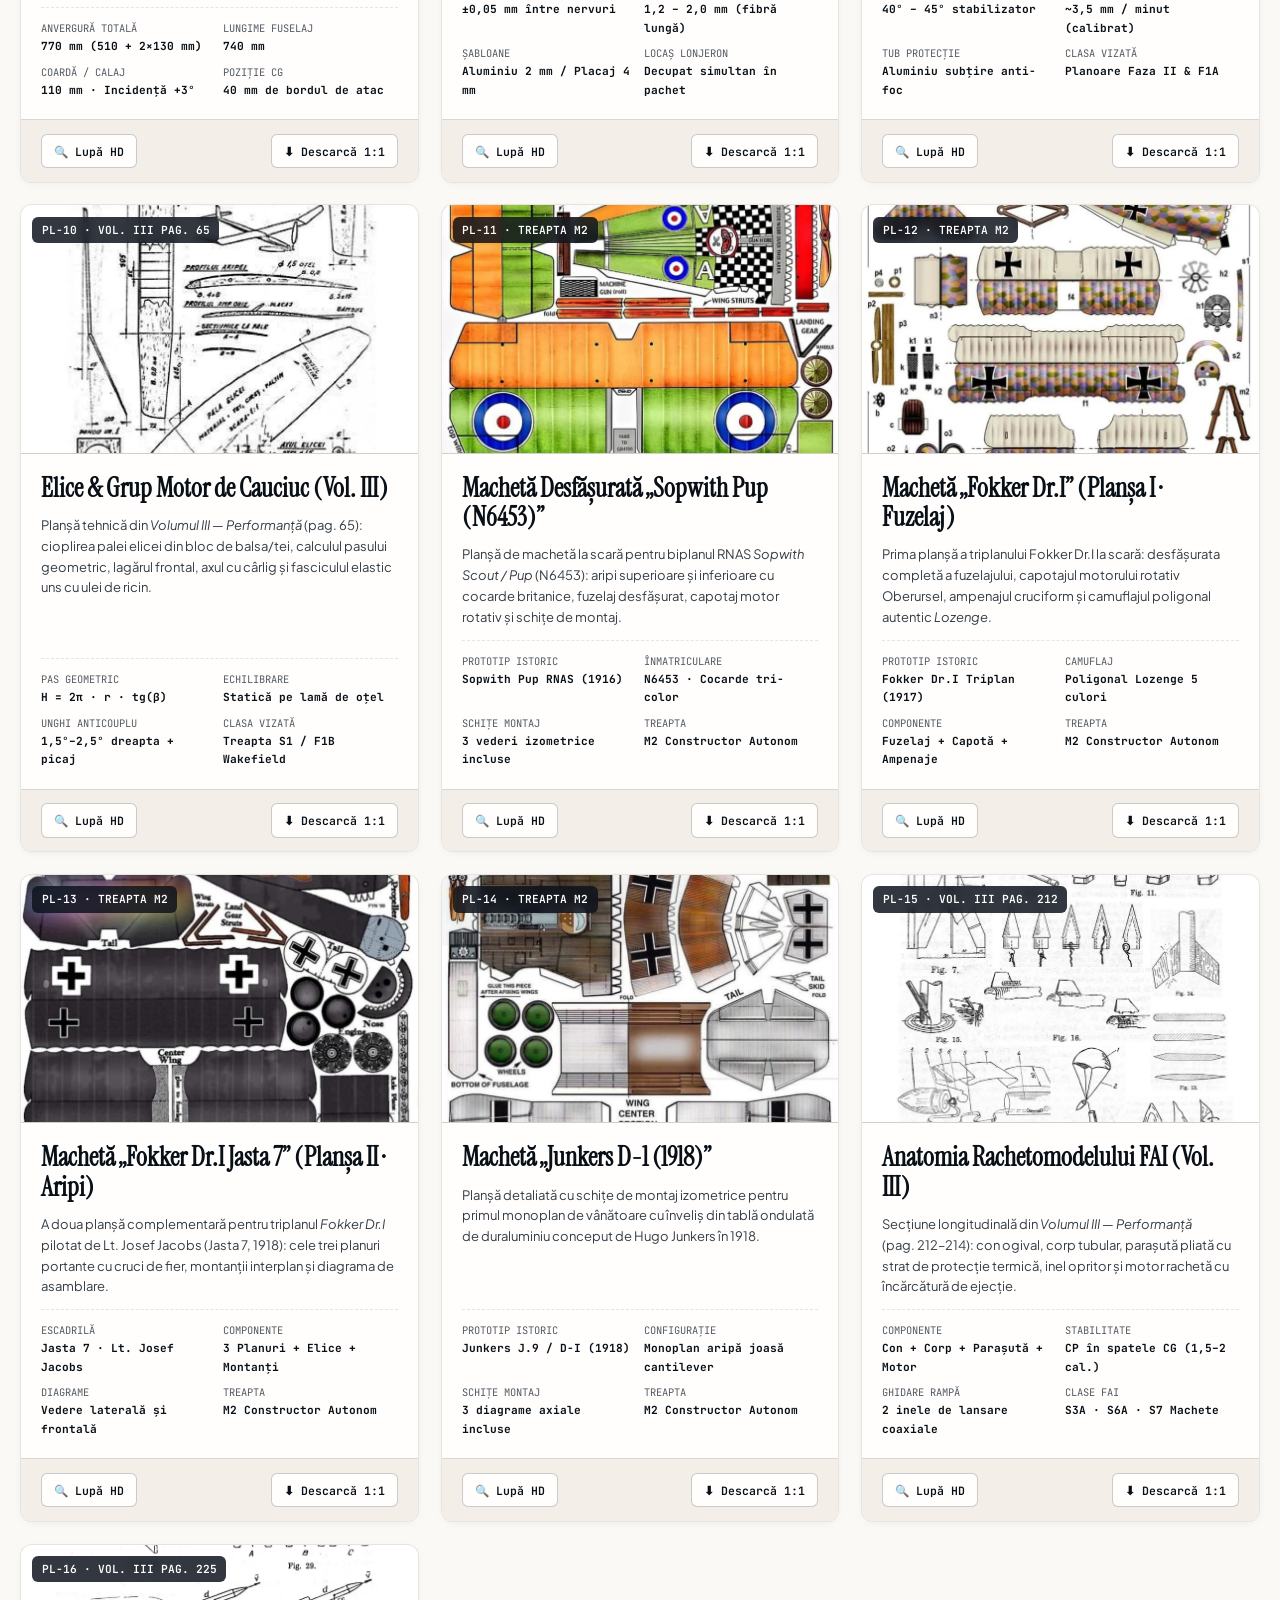
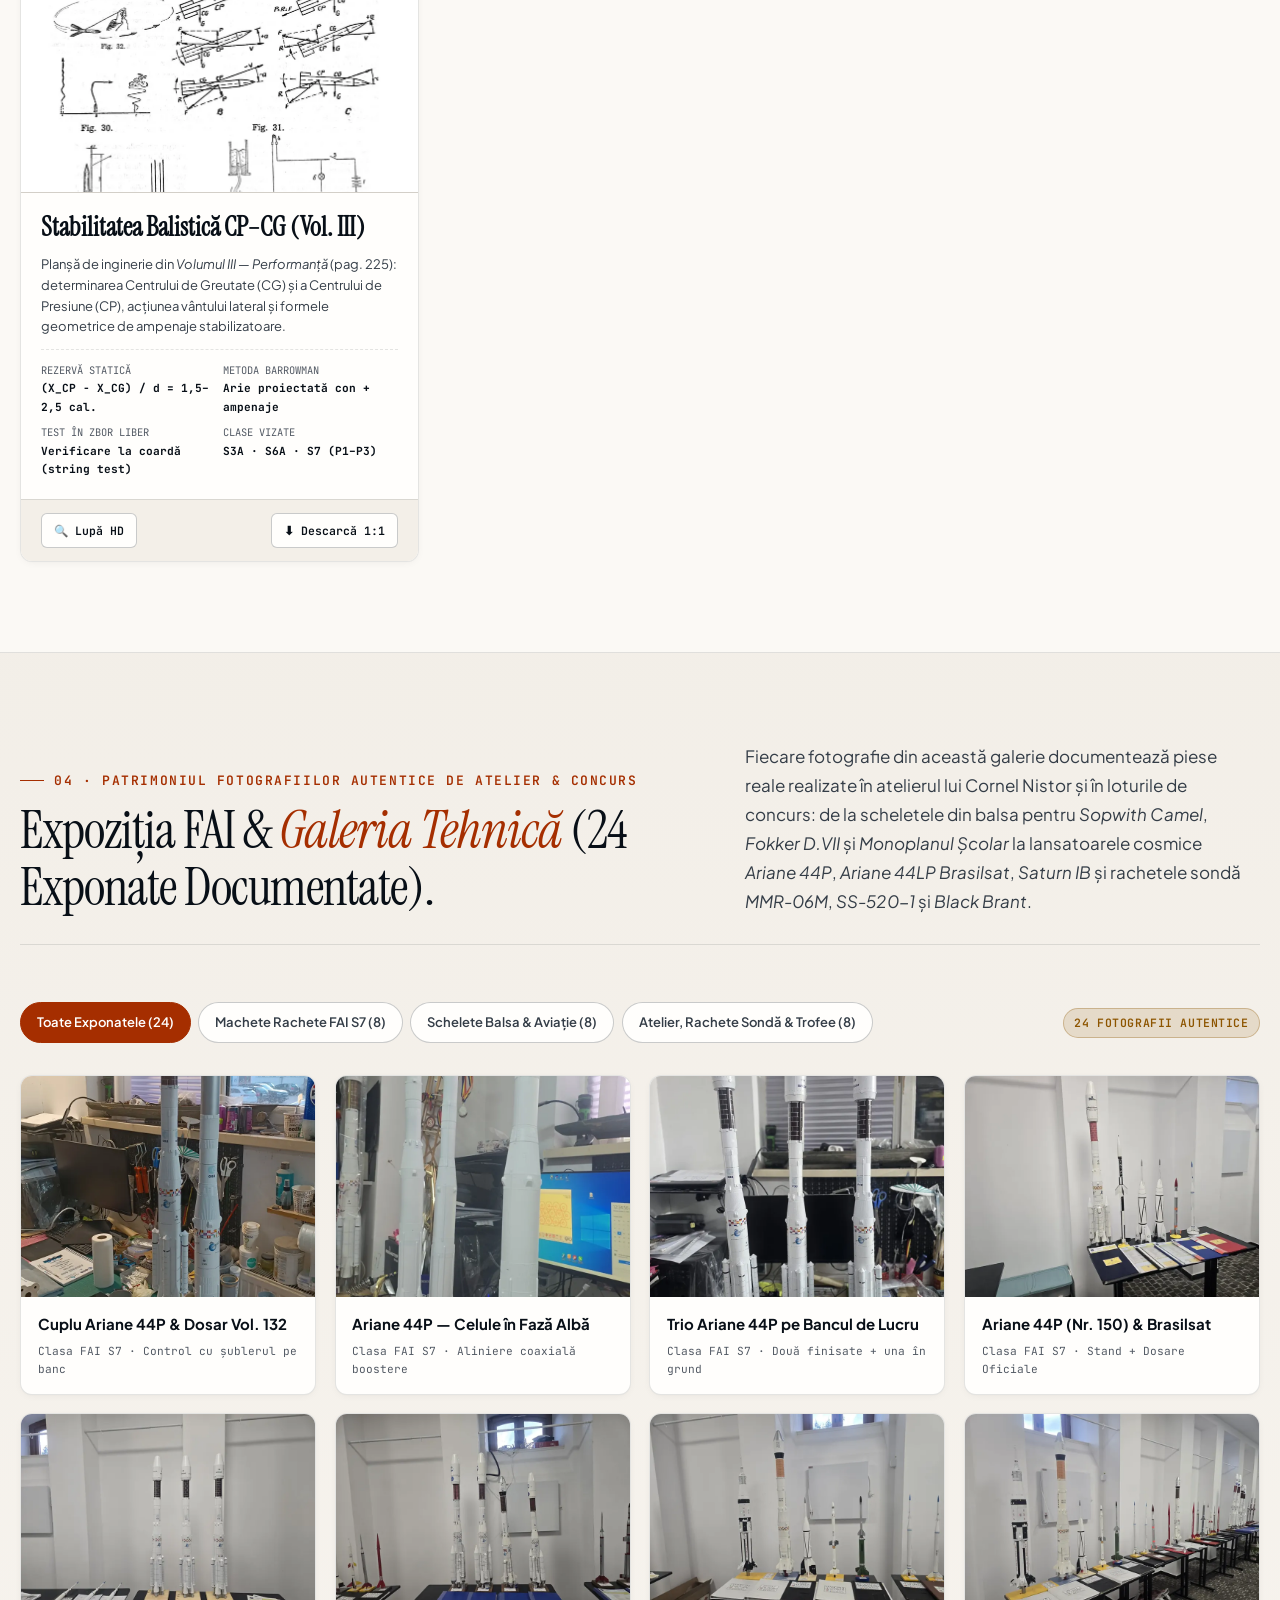
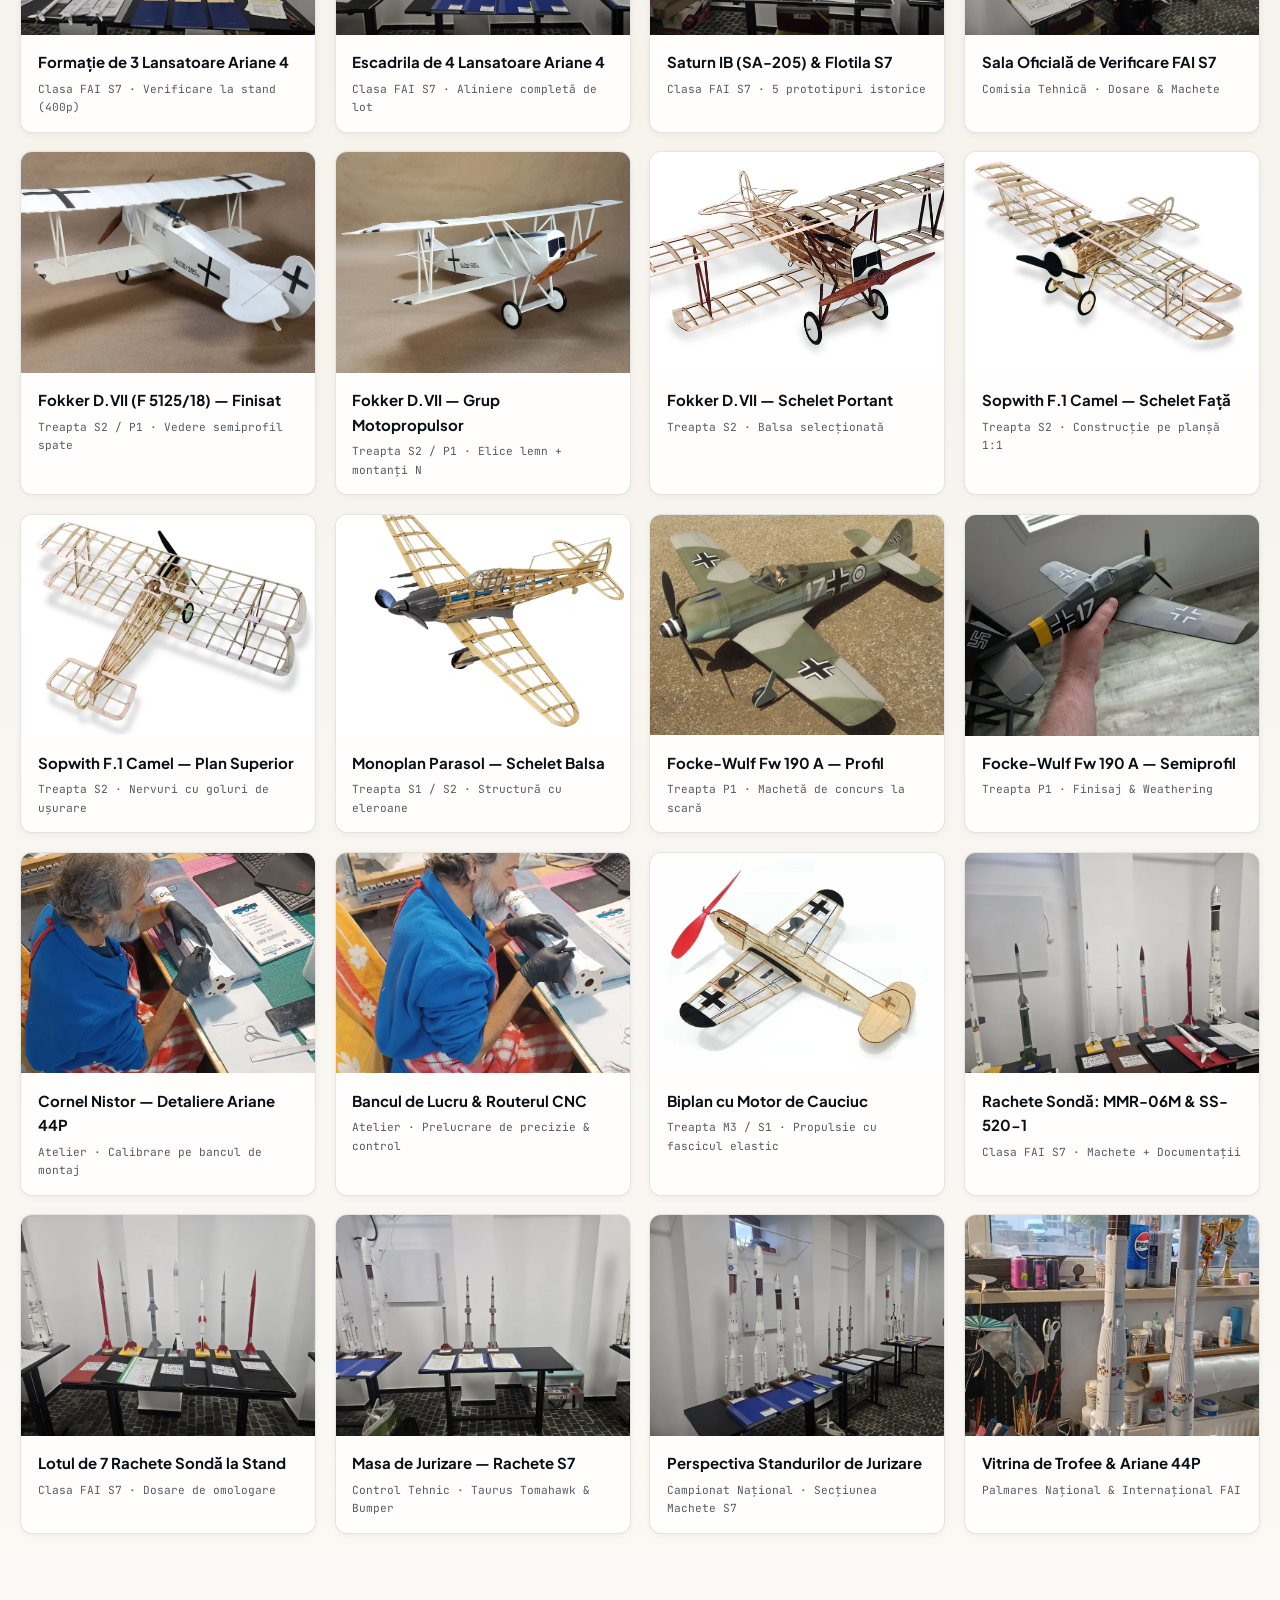
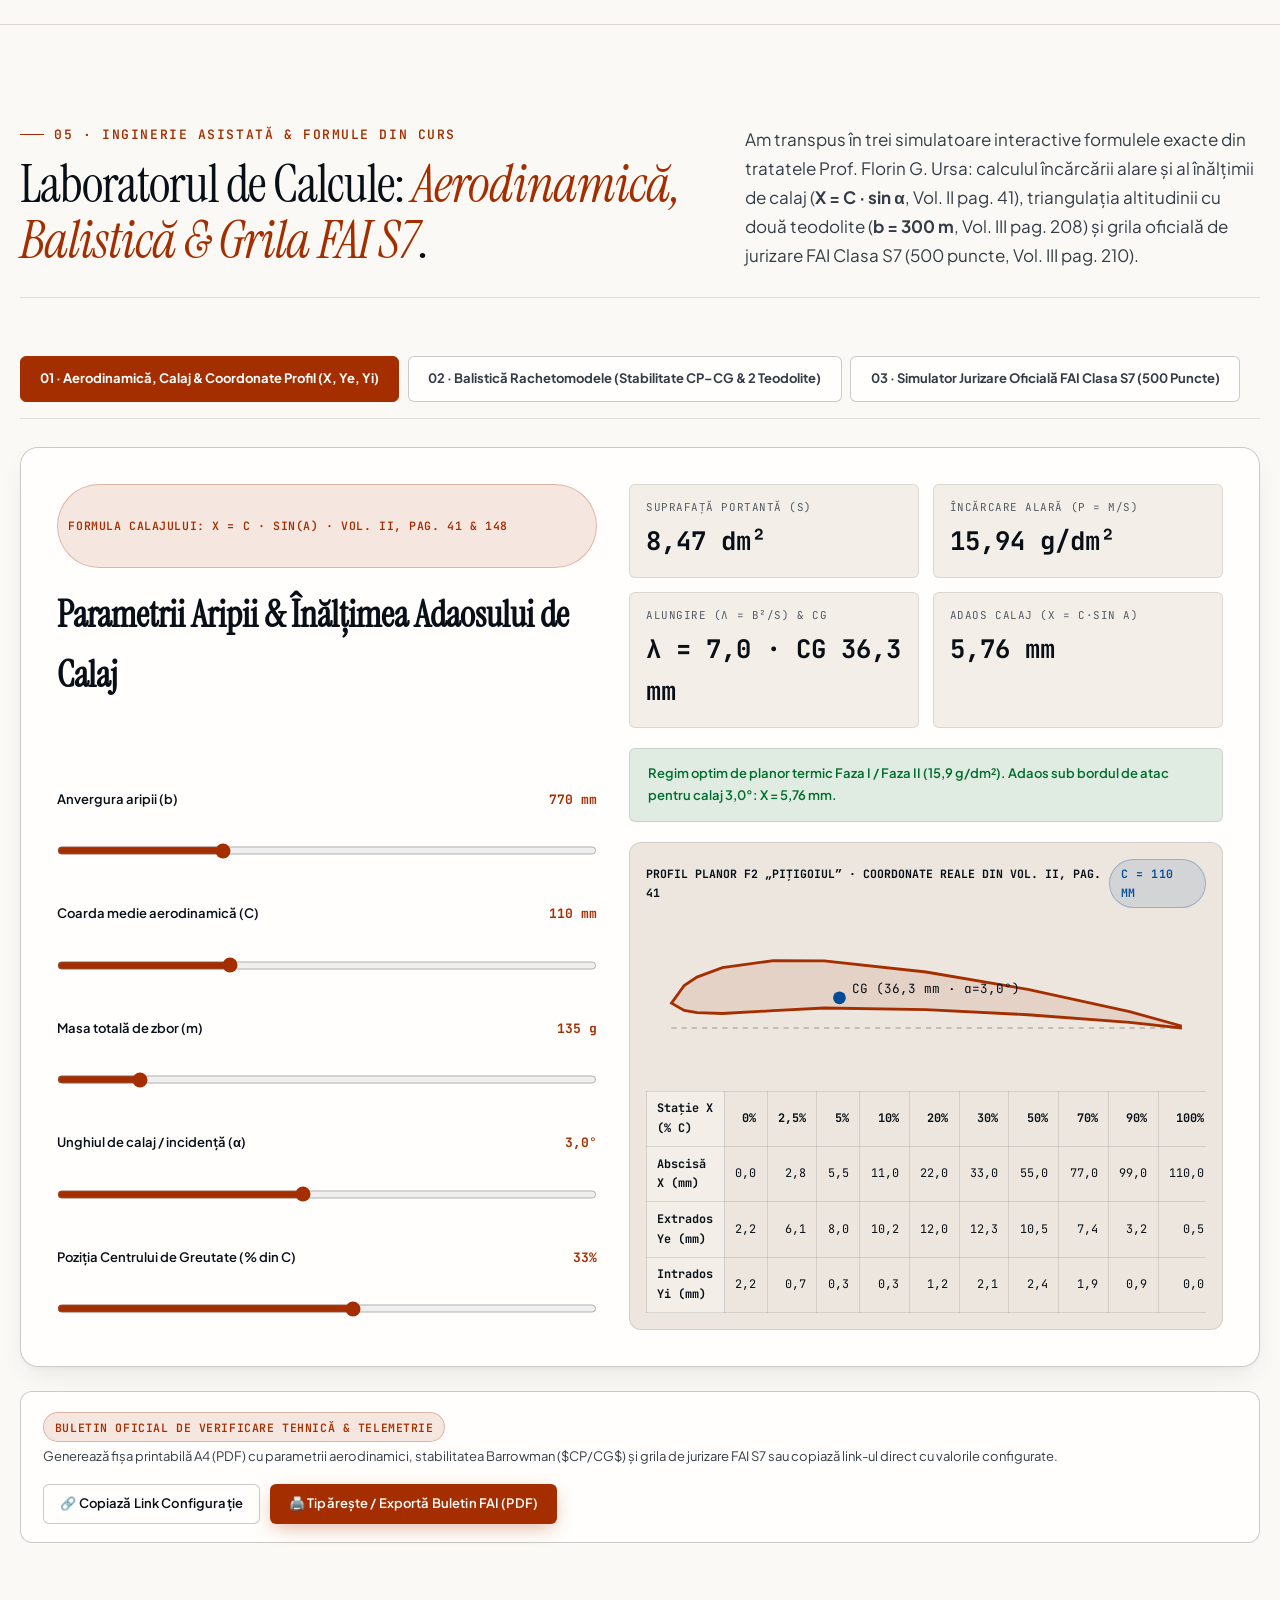
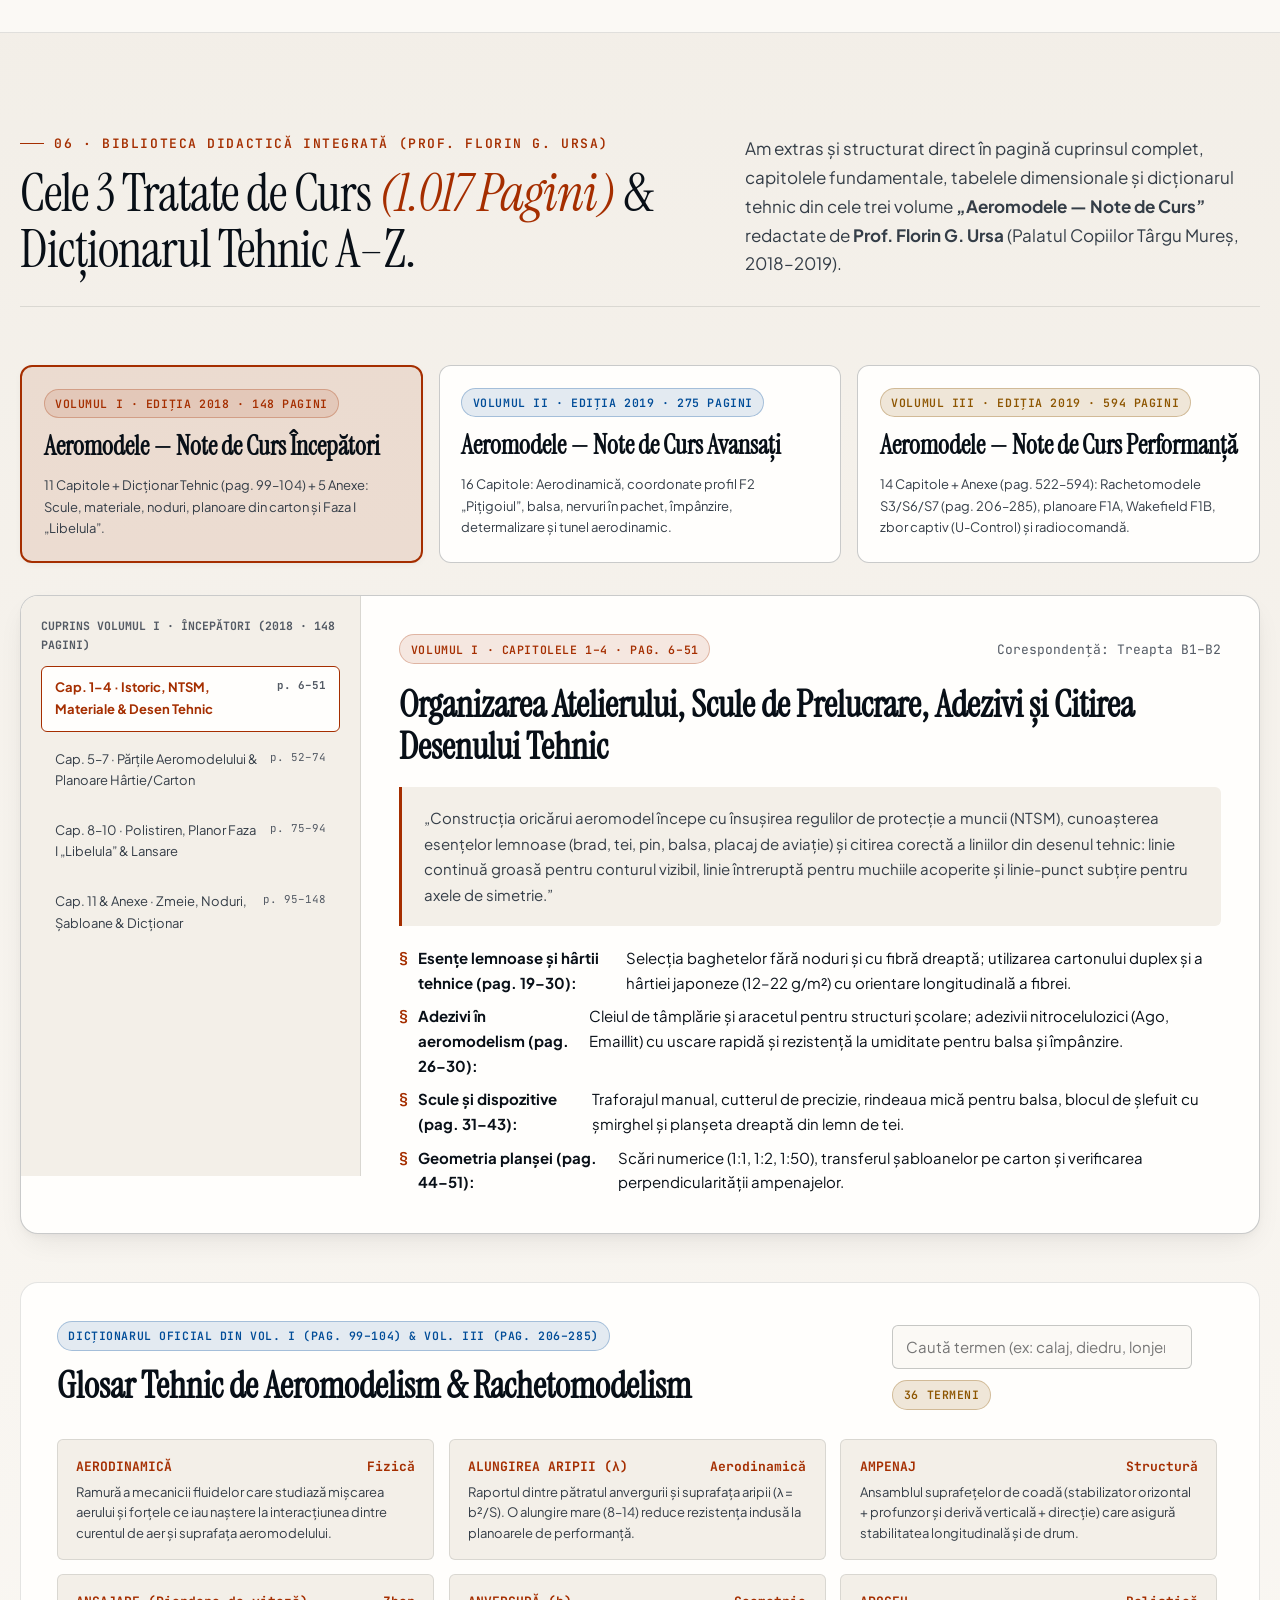
==== commit bf45d940: "feat(v2): add Ctrl+K command palette, A4 FAI bulletin print/export, URL deep-linking, offline PWA sw" ====
--- a/v2/index.html
+++ b/v2/index.html
@@ -110,6 +110,44 @@
             }
           ]
         }
+      },
+      {
+        "@type": "FAQPage",
+        "@id": "https://lefterpatrickandrei-sketch.github.io/nova-tech-models/v2/#faq",
+        "mainEntity": [
+          {
+            "@type": "Question",
+            "name": "Cum se structurează cele 4 etape și 12 trepte de calificare (B1–P3) în atelier?",
+            "acceptedAnswer": {
+              "@type": "Answer",
+              "text": "Programa este împărțită în 4 etape a câte 3 trepte: Basic (B1–B3: planoare din carton și deprinderi de tăiere/aliniere), Mediu (M1–M3: structuri portante cu nervuri din balsa și propulsie cu cauciuc), Specialist (S1–S3: machete de aviație WWI/WWII și debitare CNC) și Profesionist (P1–P3: rachetomodele la scară clasa FAI S7 și lot național)."
+            }
+          },
+          {
+            "@type": "Question",
+            "name": "Care este pragul minim de punctaj pentru admiterea la zbor în clasa FAI S7 (Machete de rachete)?",
+            "acceptedAnswer": {
+              "@type": "Answer",
+              "text": "Conform regulamentului FAI (Vol. III, pag. 210), evaluarea la stand acordă maximum 400 de puncte (50p documentație + 350p execuție și precizia scării). Macheta trebuie să obțină minimum 100 de puncte la stand pentru a fi admisă la proba oficială de zbor (maximum 100p, total 500p)."
+            }
+          },
+          {
+            "@type": "Question",
+            "name": "Cum se utilizează planșele 1:1 din Planșotecă pentru construcția la banc?",
+            "acceptedAnswer": {
+              "@type": "Answer",
+              "text": "Planșele din secțiunea Planșotecă pot fi deschise în inspectorul optic 1:1, partajate prin link direct (?plansa=...) sau tipărite la scară pe hârtie ori calc, peste care se așază folie transparentă de polietilenă pentru asamblarea fuselajului și a semiaripilor fără lipirea pieselor de desen."
+            }
+          },
+          {
+            "@type": "Question",
+            "name": "Pot fi folosite calculatoarele Barrowman și de triangulație cu teodolitul offline, pe terenul de zbor?",
+            "acceptedAnswer": {
+              "@type": "Answer",
+              "text": "Da. Platforma V2 include un Service Worker PWA (sw.js) care salvează în memoria locală a telefonului sau laptopului toate cele 3 simulatoare, glosarul și planșele inspectate, permițând calculul centrului de presiune și al altitudinii de apogeu chiar și pe poligoane fără semnal GSM."
+            }
+          }
+        ]
       }
     ]
   }
@@ -145,16 +183,24 @@
       </a>
 
       <nav class="primary-nav" aria-label="Navigare principală">
-        <a href="#filozofie" class="nav-link">01. Filozofie &amp; X-Ray</a>
-        <a href="#programa" class="nav-link">02. Matricea B1–P3</a>
-        <a href="#plansoteca" class="nav-link">03. Planșoteca 1:1</a>
-        <a href="#galerie" class="nav-link">04. Expoziție FAI</a>
-        <a href="#laborator" class="nav-link">05. Laborator Calcule</a>
-        <a href="#tratate" class="nav-link">06. Curs 1.017 Pagini</a>
-        <a href="#inscriere" class="nav-link">07. Înscriere</a>
+        <a href="#filozofie" class="nav-link" data-i18n="nav.filozofie">01. Filozofie &amp; X-Ray</a>
+        <a href="#programa" class="nav-link" data-i18n="nav.programa">02. Matricea B1–P3</a>
+        <a href="#plansoteca" class="nav-link" data-i18n="nav.plansoteca">03. Planșoteca 1:1</a>
+        <a href="#galerie" class="nav-link" data-i18n="nav.galerie">04. Expoziție FAI</a>
+        <a href="#laborator" class="nav-link" data-i18n="nav.laborator">05. Laborator Calcule</a>
+        <a href="#tratate" class="nav-link" data-i18n="nav.tratate">06. Curs 1.017 Pagini</a>
+        <a href="#inscriere" class="nav-link" data-i18n="nav.inscriere">07. Înscriere</a>
       </nav>
 
       <div class="header-actions">
+        <button type="button" class="icon-btn" id="cmd-palette-trigger" aria-label="Căutare rapidă în tot atelierul (Ctrl+K)" title="Căutare rapidă în planșe, trepte, curs și glosar (Ctrl+K)">
+          <span aria-hidden="true">⌕</span>
+          <span data-i18n="header.search">Caută</span>
+          <kbd class="kbd-hint">Ctrl+K</kbd>
+        </button>
+        <button type="button" class="icon-btn" id="lang-toggle" aria-label="Comută limba Română sau Engleză" title="Switch language RO / EN">
+          <span id="lang-label">RO</span>
+        </button>
         <button type="button" class="icon-btn" id="theme-toggle" aria-label="Comută tema luminoasă sau întunecată" title="Comută modul de afișare">
           <span id="theme-icon" aria-hidden="true">◐</span>
           <span id="theme-label">Hangar Dark</span>
@@ -2085,6 +2131,27 @@
             </div>
           </div>
         </div>
+
+        <!-- Lab Export, Print PDF & Deep-Link Toolbar -->
+        <div class="lab-export-bar" data-reveal>
+          <div>
+            <span class="badge badge--copper">Buletin Oficial de Verificare Tehnică &amp; Telemetrie</span>
+            <p style="font-size: var(--text-xs); color: var(--text-secondary); margin-top: 0.25rem;">
+              Generează fișa printabilă A4 (PDF) cu parametrii aerodinamici, stabilitatea Barrowman ($CP/CG$) și grila de jurizare FAI S7 sau copiază link-ul direct cu valorile configurate.
+            </p>
+          </div>
+          <div style="display: flex; flex-wrap: wrap; gap: 0.65rem; align-items: center;">
+            <button type="button" class="btn btn--secondary" id="btn-share-lab" style="min-height: 2.5rem; padding: 0.5rem 1rem; font-size: var(--text-xs);">
+              🔗 Copiază Link Configurație
+            </button>
+            <button type="button" class="btn btn--primary" id="btn-print-lab" style="min-height: 2.5rem; padding: 0.5rem 1.1rem; font-size: var(--text-xs);">
+              🖨️ Tipărește / Exportă Buletin FAI (PDF)
+            </button>
+          </div>
+        </div>
+
+        <!-- Printable Official FAI Technical Bulletin (Visible on @media print) -->
+        <div class="printable-fai-sheet" id="printable-fai-sheet" aria-hidden="true"></div>
       </div>
     </section>
 
@@ -2344,6 +2411,45 @@
             <div class="form-feedback" id="form-feedback" role="status" aria-live="polite"></div>
           </form>
         </div>
+
+        <!-- Interactive FAQ Accordion (Synchronized with Schema.org FAQPage JSON-LD) -->
+        <div class="faq-block" id="faq" data-reveal>
+          <div style="margin-bottom: 1.25rem;">
+            <span class="badge badge--copper">Întrebări Frecvente (FAQ Oficial Atelier &amp; FAI)</span>
+            <h3 style="font-family: var(--font-display); font-size: var(--text-2xl); margin-top: 0.35rem;">
+              Ghid Rapid pentru Cursanți, Părinți și Concurenți FAI S7
+            </h3>
+          </div>
+          <div class="faq-grid">
+            <details class="faq-item" open>
+              <summary class="faq-question">Cum se structurează cele 4 etape și 12 trepte de calificare (B1–P3) în atelier?</summary>
+              <div class="faq-answer">
+                Programa este împărțită în 4 etape a câte 3 trepte: <strong>Basic (B1–B3)</strong> — planoare din carton și deprinderi de tăiere/aliniere (<em>YR-OZN, YR-Delta, YR-Șoim, Felix 5</em>); <strong>Mediu (M1–M3)</strong> — structuri portante cu nervuri din balsa și propulsie cu motor de cauciuc (<em>YR-5 Ciocîrlia, Planor Faza II</em>); <strong>Specialist (S1–S3)</strong> — machete de aviație WWI/WWII și debitare CNC (<em>Sopwith Camel, Fokker D.VII</em>); <strong>Profesionist (P1–P3)</strong> — rachetomodele la scară clasa FAI S7 și lot național (<em>Ariane 44P, Saturn V, Soyuz</em>).
+              </div>
+            </details>
+
+            <details class="faq-item">
+              <summary class="faq-question">Care este pragul minim de punctaj pentru admiterea la zbor în clasa FAI S7 (Machete de rachete)?</summary>
+              <div class="faq-answer">
+                Conform regulamentului FAI (Vol. III, pag. 210), evaluarea la stand acordă maximum <strong>400 de puncte</strong> (50p documentație tehnică + 350p execuție și precizia scării verificată cu șublerul). Macheta trebuie să obțină <strong>minimum 100 de puncte la stand</strong> pentru a fi admisă la proba oficială de zbor (maximum 100p, scor total maxim 500p).
+              </div>
+            </details>
+
+            <details class="faq-item">
+              <summary class="faq-question">Cum se utilizează planșele 1:1 din Planșotecă pentru construcția la banc?</summary>
+              <div class="faq-answer">
+                Planșele din secțiunea <strong>Planșotecă 1:1</strong> pot fi deschise în inspectorul optic, partajate prin link direct (<code>?plansa=...</code>) sau tipărite la scară pe hârtie ori calc, peste care se așază folie transparentă de polietilenă pentru asamblarea fuselajului și a semiaripilor fără lipirea pieselor de desen.
+              </div>
+            </details>
+
+            <details class="faq-item">
+              <summary class="faq-question">Pot fi folosite calculatoarele Barrowman și de triangulație cu teodolitul offline, pe terenul de zbor?</summary>
+              <div class="faq-answer">
+                Da. Platforma V2 include un <strong>Service Worker PWA (<code>sw.js</code>)</strong> care salvează în memoria locală a telefonului sau laptopului toate cele 3 simulatoare, glosarul și planșele inspectate, permițând calculul centrului de presiune ($CP/CG$) și al altitudinii de apogeu chiar și pe poligoane de lansare fără semnal GSM.
+              </div>
+            </details>
+          </div>
+        </div>
       </div>
     </section>
   </main>
@@ -2366,10 +2472,44 @@
         <img id="lightbox-img" src="assets/img/atelier-ariane-banc-1600.webp" width="1080" height="1920" alt="Previzualizare extinsă a planșei sau modelului">
       </div>
       <div class="lightbox-bottom">
-        <p id="lightbox-caption" style="font-size: var(--text-xs); color: var(--text-secondary); max-width: 72ch;"></p>
-        <a id="lightbox-download" href="assets/img/atelier-ariane-banc-1600.webp" download class="btn btn--secondary" style="min-height: 2.35rem; padding: 0.45rem 0.95rem; font-size: var(--text-xs);">
-          ⬇ Descarcă Imaginea HD
-        </a>
+        <p id="lightbox-caption" style="font-size: var(--text-xs); color: var(--text-secondary); max-width: 68ch;"></p>
+        <div style="display: flex; flex-wrap: wrap; gap: 0.5rem; align-items: center;">
+          <button type="button" id="lightbox-share" class="btn btn--secondary" style="min-height: 2.35rem; padding: 0.45rem 0.85rem; font-size: var(--text-xs);">
+            🔗 Copiază Link Planșă
+          </button>
+          <button type="button" id="lightbox-print" class="btn btn--secondary" style="min-height: 2.35rem; padding: 0.45rem 0.85rem; font-size: var(--text-xs);">
+            🖨️ Tipărește 1:1
+          </button>
+          <a id="lightbox-download" href="assets/img/atelier-ariane-banc-1600.webp" download class="btn btn--primary" style="min-height: 2.35rem; padding: 0.45rem 0.95rem; font-size: var(--text-xs);">
+            ⬇ Descarcă HD
+          </a>
+        </div>
+      </div>
+    </div>
+  </dialog>
+
+  <!-- Global Search / Command Palette Modal (Ctrl+K) -->
+  <dialog class="cmd-dialog" id="cmd-dialog" aria-labelledby="cmd-dialog-title">
+    <div class="cmd-inner">
+      <div class="cmd-header">
+        <span id="cmd-dialog-title" class="sr-only">Căutare Rapidă în Tot Atelierul (Ctrl+K)</span>
+        <span aria-hidden="true" style="font-size: 1.1rem; color: var(--accent-copper);">⌕</span>
+        <input type="search" id="cmd-input" class="cmd-input" placeholder="Caută planșă 1:1 (ex: Fokker, Ariane, Ciocîrlia), treaptă B1–P3, capitol de curs sau termen..." autocomplete="off">
+        <button type="button" class="icon-btn" id="cmd-close" style="min-height: 2rem; padding: 0.25rem 0.6rem; font-size: 0.72rem;">
+          Esc
+        </button>
+      </div>
+      <div class="cmd-filters" role="tablist" aria-label="Filtrează rezultatele căutării">
+        <button type="button" class="cmd-filter-pill is-active" data-cmd-cat="all">Toate</button>
+        <button type="button" class="cmd-filter-pill" data-cmd-cat="planse">Planșe 1:1 (16)</button>
+        <button type="button" class="cmd-filter-pill" data-cmd-cat="trepte">Trepte B1–P3 (12)</button>
+        <button type="button" class="cmd-filter-pill" data-cmd-cat="curs">Curs 1.017p (Vol. I–III)</button>
+        <button type="button" class="cmd-filter-pill" data-cmd-cat="glosar">Glosar &amp; Simulatoare</button>
+      </div>
+      <div class="cmd-results" id="cmd-results" role="listbox" aria-label="Rezultate căutare"></div>
+      <div class="cmd-footer">
+        <span><kbd class="kbd-hint">↑↓</kbd> Navigare · <kbd class="kbd-hint">Enter</kbd> Deschide direct · <kbd class="kbd-hint">Esc</kbd> Închide</span>
+        <span id="cmd-count">Index complet activ (Offline-Ready PWA)</span>
       </div>
     </div>
   </dialog>
--- a/v2/styles.css
+++ b/v2/styles.css
@@ -2214,15 +2214,280 @@
   }
 }
 
+/* ==========================================================================
+   COMMAND PALETTE (CTRL+K), FAQ ACCORDION, LAB EXPORT & PRINT BULLETIN
+   ========================================================================== */
+
+.sr-only {
+  position: absolute;
+  width: 1px;
+  height: 1px;
+  padding: 0;
+  margin: -1px;
+  overflow: hidden;
+  clip: rect(0, 0, 0, 0);
+  white-space: nowrap;
+  border: 0;
+}
+
+.kbd-hint {
+  display: inline-block;
+  font-family: var(--font-mono);
+  font-size: 0.68rem;
+  font-weight: 600;
+  line-height: 1;
+  padding: 0.18rem 0.38rem;
+  border-radius: 4px;
+  border: 1px solid var(--border-strong);
+  background: var(--bg-subtle);
+  color: var(--text-secondary);
+}
+
+.lab-export-bar {
+  margin-top: 1.5rem;
+  padding: 1.15rem 1.4rem;
+  border-radius: var(--radius-md);
+  border: 1px solid var(--border-strong);
+  background: var(--bg-elevated);
+  display: flex;
+  flex-wrap: wrap;
+  align-items: center;
+  justify-content: space-between;
+  gap: 1rem;
+}
+
+.printable-fai-sheet {
+  display: none;
+}
+
+.faq-block {
+  margin-top: 2.75rem;
+  padding-top: 2.25rem;
+  border-top: 1px solid var(--border-hairline);
+}
+
+.faq-grid {
+  display: grid;
+  grid-template-columns: repeat(auto-fit, minmax(300px, 1fr));
+  gap: 1rem;
+}
+
+.faq-item {
+  background: var(--bg-elevated);
+  border: 1px solid var(--border-hairline);
+  border-radius: var(--radius-md);
+  padding: 1rem 1.2rem;
+  transition: border-color 0.2s ease;
+}
+
+.faq-item[open] {
+  border-color: var(--accent-primary);
+}
+
+.faq-question {
+  font-weight: 700;
+  font-size: var(--text-sm);
+  color: var(--text-primary);
+  cursor: pointer;
+  list-style: none;
+  display: flex;
+  align-items: center;
+  justify-content: space-between;
+  gap: 0.75rem;
+}
+
+.faq-question::-webkit-details-marker {
+  display: none;
+}
+
+.faq-question::after {
+  content: "+";
+  font-family: var(--font-mono);
+  font-size: 1.1rem;
+  color: var(--accent-primary);
+  flex-shrink: 0;
+}
+
+.faq-item[open] .faq-question::after {
+  content: "−";
+}
+
+.faq-answer {
+  margin-top: 0.75rem;
+  padding-top: 0.75rem;
+  border-top: 1px solid var(--border-hairline);
+  font-size: var(--text-xs);
+  color: var(--text-secondary);
+  line-height: 1.65;
+}
+
+.cmd-dialog {
+  width: min(680px, 94vw);
+  max-height: 82vh;
+  margin: auto;
+  padding: 0;
+  border: 1px solid var(--border-strong);
+  border-radius: var(--radius-lg);
+  background: var(--bg-elevated);
+  color: var(--text-primary);
+  box-shadow: 0 28px 70px rgba(0, 0, 0, 0.45);
+}
+
+.cmd-dialog::backdrop {
+  background: rgba(8, 12, 20, 0.72);
+  backdrop-filter: blur(6px);
+}
+
+.cmd-inner {
+  display: flex;
+  flex-direction: column;
+  max-height: 80vh;
+}
+
+.cmd-header {
+  display: flex;
+  align-items: center;
+  gap: 0.75rem;
+  padding: 0.9rem 1.15rem;
+  border-bottom: 1px solid var(--border-hairline);
+}
+
+.cmd-input {
+  flex: 1;
+  border: none;
+  background: transparent;
+  color: var(--text-primary);
+  font-family: var(--font-sans);
+  font-size: var(--text-base);
+  outline: none;
+}
+
+.cmd-filters {
+  display: flex;
+  flex-wrap: wrap;
+  gap: 0.4rem;
+  padding: 0.65rem 1.15rem;
+  border-bottom: 1px solid var(--border-hairline);
+  background: var(--bg-subtle);
+}
+
+.cmd-filter-pill {
+  padding: 0.28rem 0.68rem;
+  border-radius: 999px;
+  border: 1px solid var(--border-hairline);
+  background: var(--bg-elevated);
+  color: var(--text-secondary);
+  font-family: var(--font-mono);
+  font-size: 0.7rem;
+  cursor: pointer;
+}
+
+.cmd-filter-pill.is-active {
+  background: var(--accent-primary);
+  color: #fff;
+  border-color: var(--accent-primary);
+}
+
+.cmd-results {
+  overflow-y: auto;
+  padding: 0.65rem;
+  display: flex;
+  flex-direction: column;
+  gap: 0.35rem;
+  max-height: 52vh;
+}
+
+.cmd-item {
+  display: flex;
+  align-items: center;
+  justify-content: space-between;
+  gap: 0.85rem;
+  padding: 0.65rem 0.85rem;
+  border-radius: var(--radius-sm);
+  border: 1px solid transparent;
+  background: transparent;
+  color: var(--text-primary);
+  text-align: left;
+  cursor: pointer;
+  width: 100%;
+  transition: background 0.15s ease, border-color 0.15s ease;
+}
+
+.cmd-item:hover,
+.cmd-item.is-selected {
+  background: var(--bg-subtle);
+  border-color: var(--border-strong);
+}
+
+.cmd-item-title {
+  font-weight: 600;
+  font-size: var(--text-sm);
+  display: block;
+}
+
+.cmd-item-sub {
+  font-size: var(--text-xs);
+  color: var(--text-secondary);
+  display: block;
+  margin-top: 0.12rem;
+}
+
+.cmd-item-badge {
+  font-family: var(--font-mono);
+  font-size: 0.68rem;
+  padding: 0.18rem 0.48rem;
+  border-radius: 4px;
+  background: var(--bg-subtle);
+  border: 1px solid var(--border-hairline);
+  color: var(--accent-primary);
+  white-space: nowrap;
+}
+
+.cmd-footer {
+  display: flex;
+  flex-wrap: wrap;
+  align-items: center;
+  justify-content: space-between;
+  gap: 0.5rem;
+  padding: 0.6rem 1.15rem;
+  border-top: 1px solid var(--border-hairline);
+  font-family: var(--font-mono);
+  font-size: 0.68rem;
+  color: var(--text-muted);
+}
+
+.form-ticket-actions {
+  display: flex;
+  flex-wrap: wrap;
+  gap: 0.55rem;
+  margin-top: 0.75rem;
+}
+
 @media print {
   .site-header,
   .scroll-progress-track,
   .blueprint-backdrop,
-  .enrollment-form {
+  .enrollment-form,
+  .cmd-dialog,
+  .lightbox-dialog,
+  .lab-export-bar,
+  .site-footer {
     display: none !important;
   }
   body {
-    background: #fff;
-    color: #000;
-  }
-}
+    background: #ffffff !important;
+    color: #0f172a !important;
+  }
+  body.print-fai-mode main > section:not(#laborator),
+  body.print-fai-mode #laborator > .container > :not(#printable-fai-sheet) {
+    display: none !important;
+  }
+  body.print-fai-mode #printable-fai-sheet {
+    display: block !important;
+    padding: 1.5cm;
+    border: 2px solid #0f172a;
+    font-family: system-ui, -apple-system, sans-serif;
+    color: #0f172a;
+  }
+}
+
